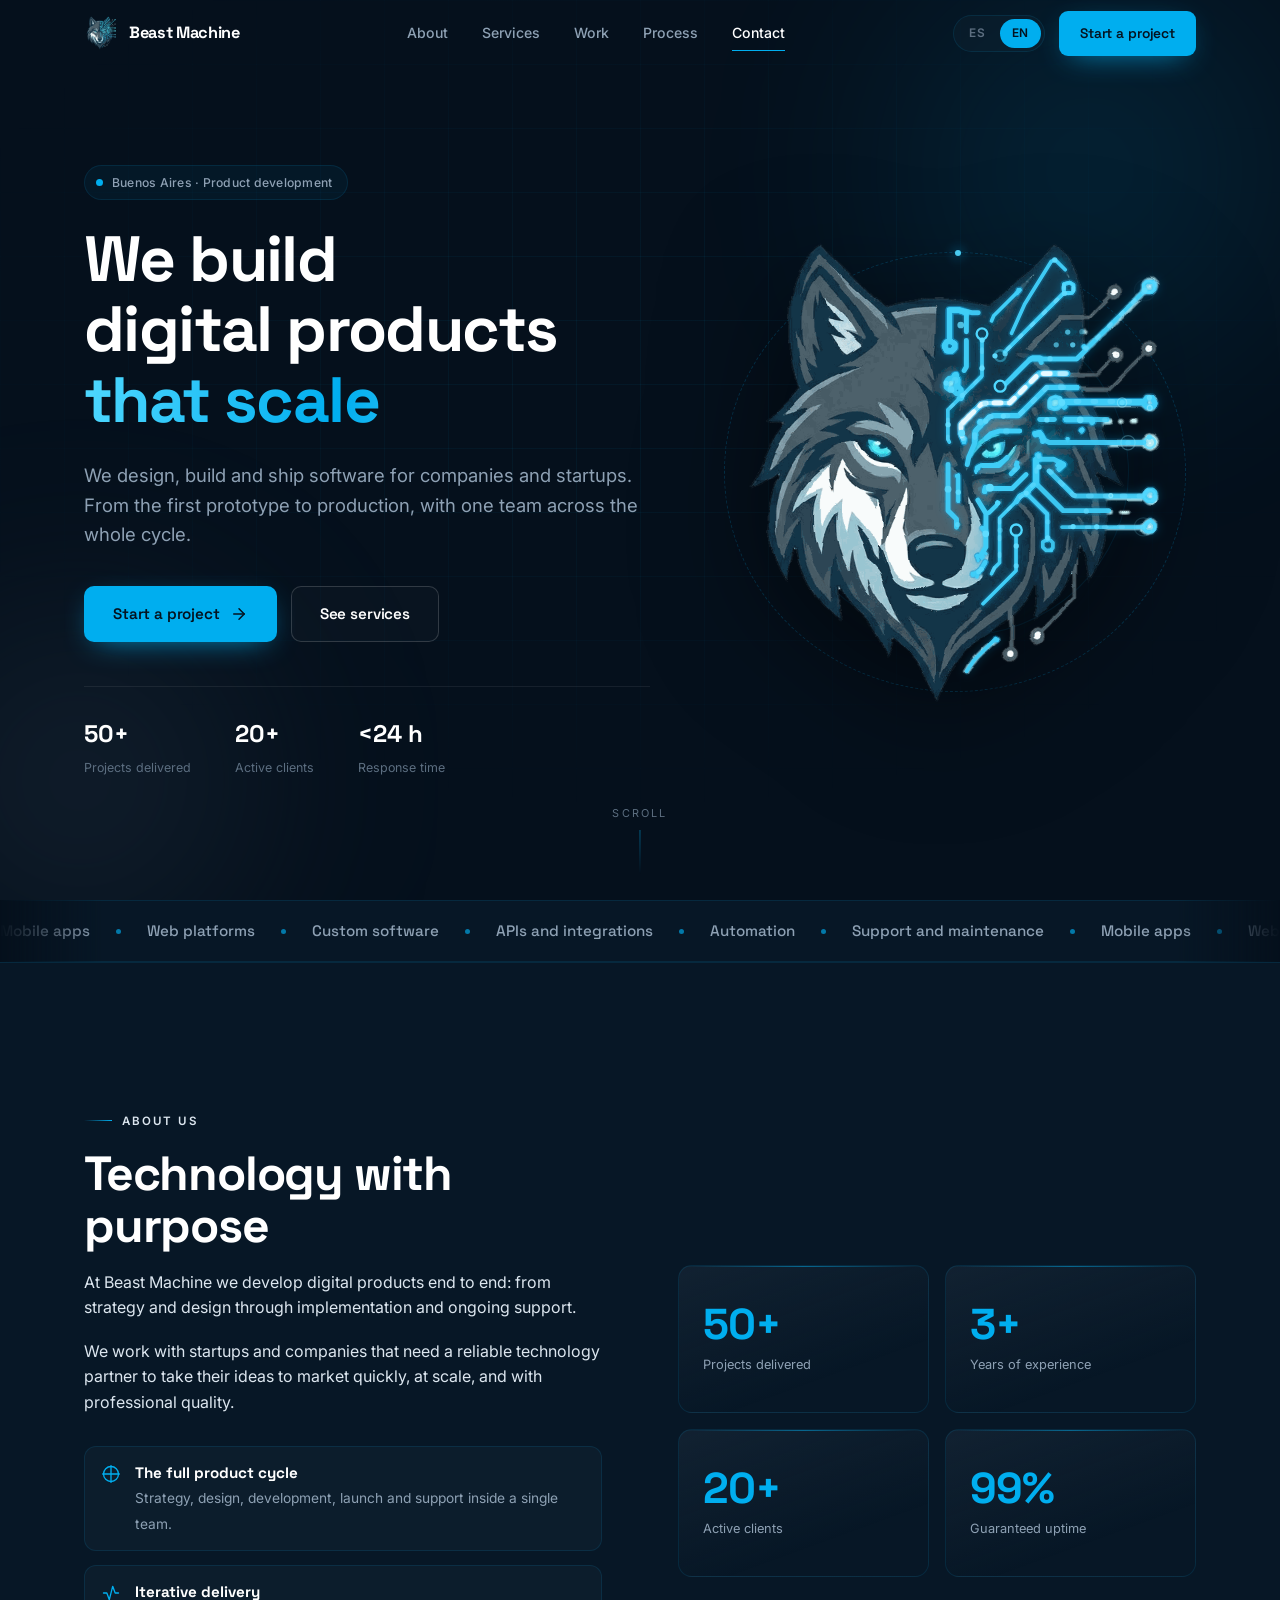
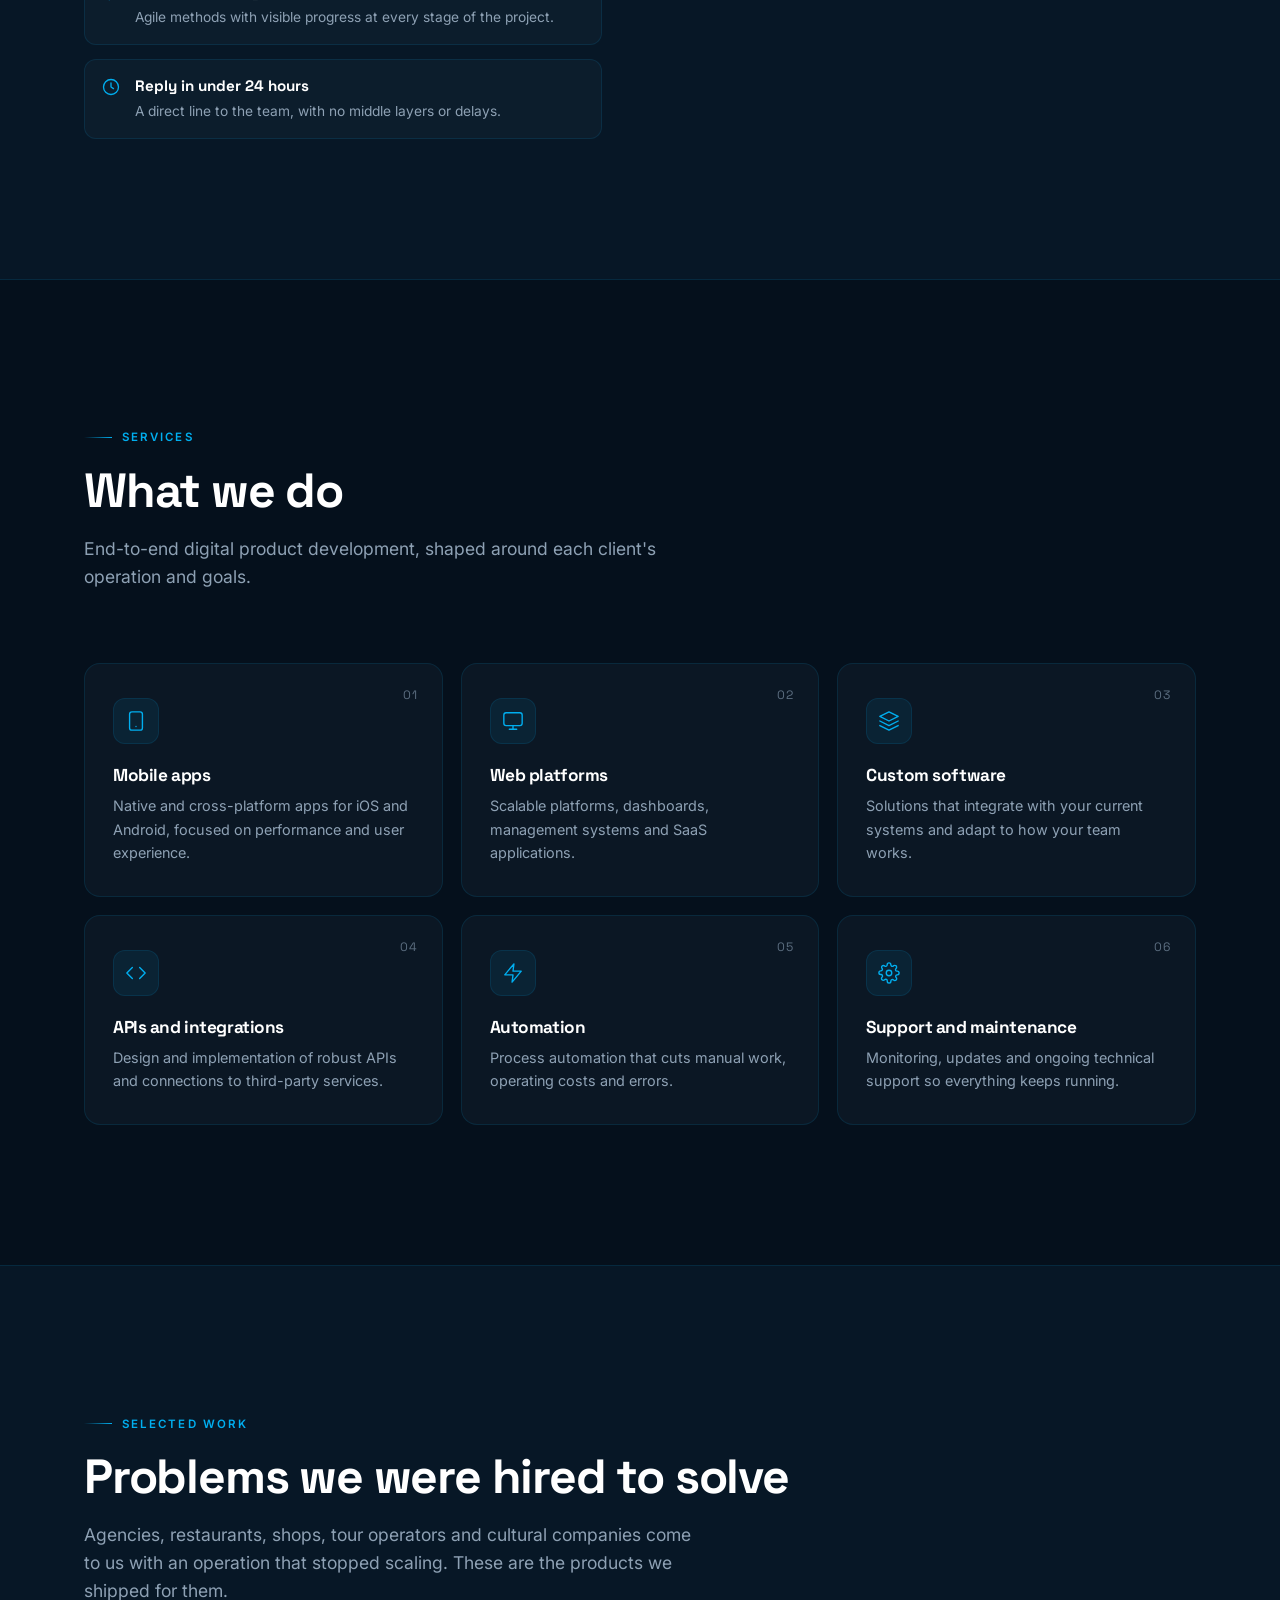
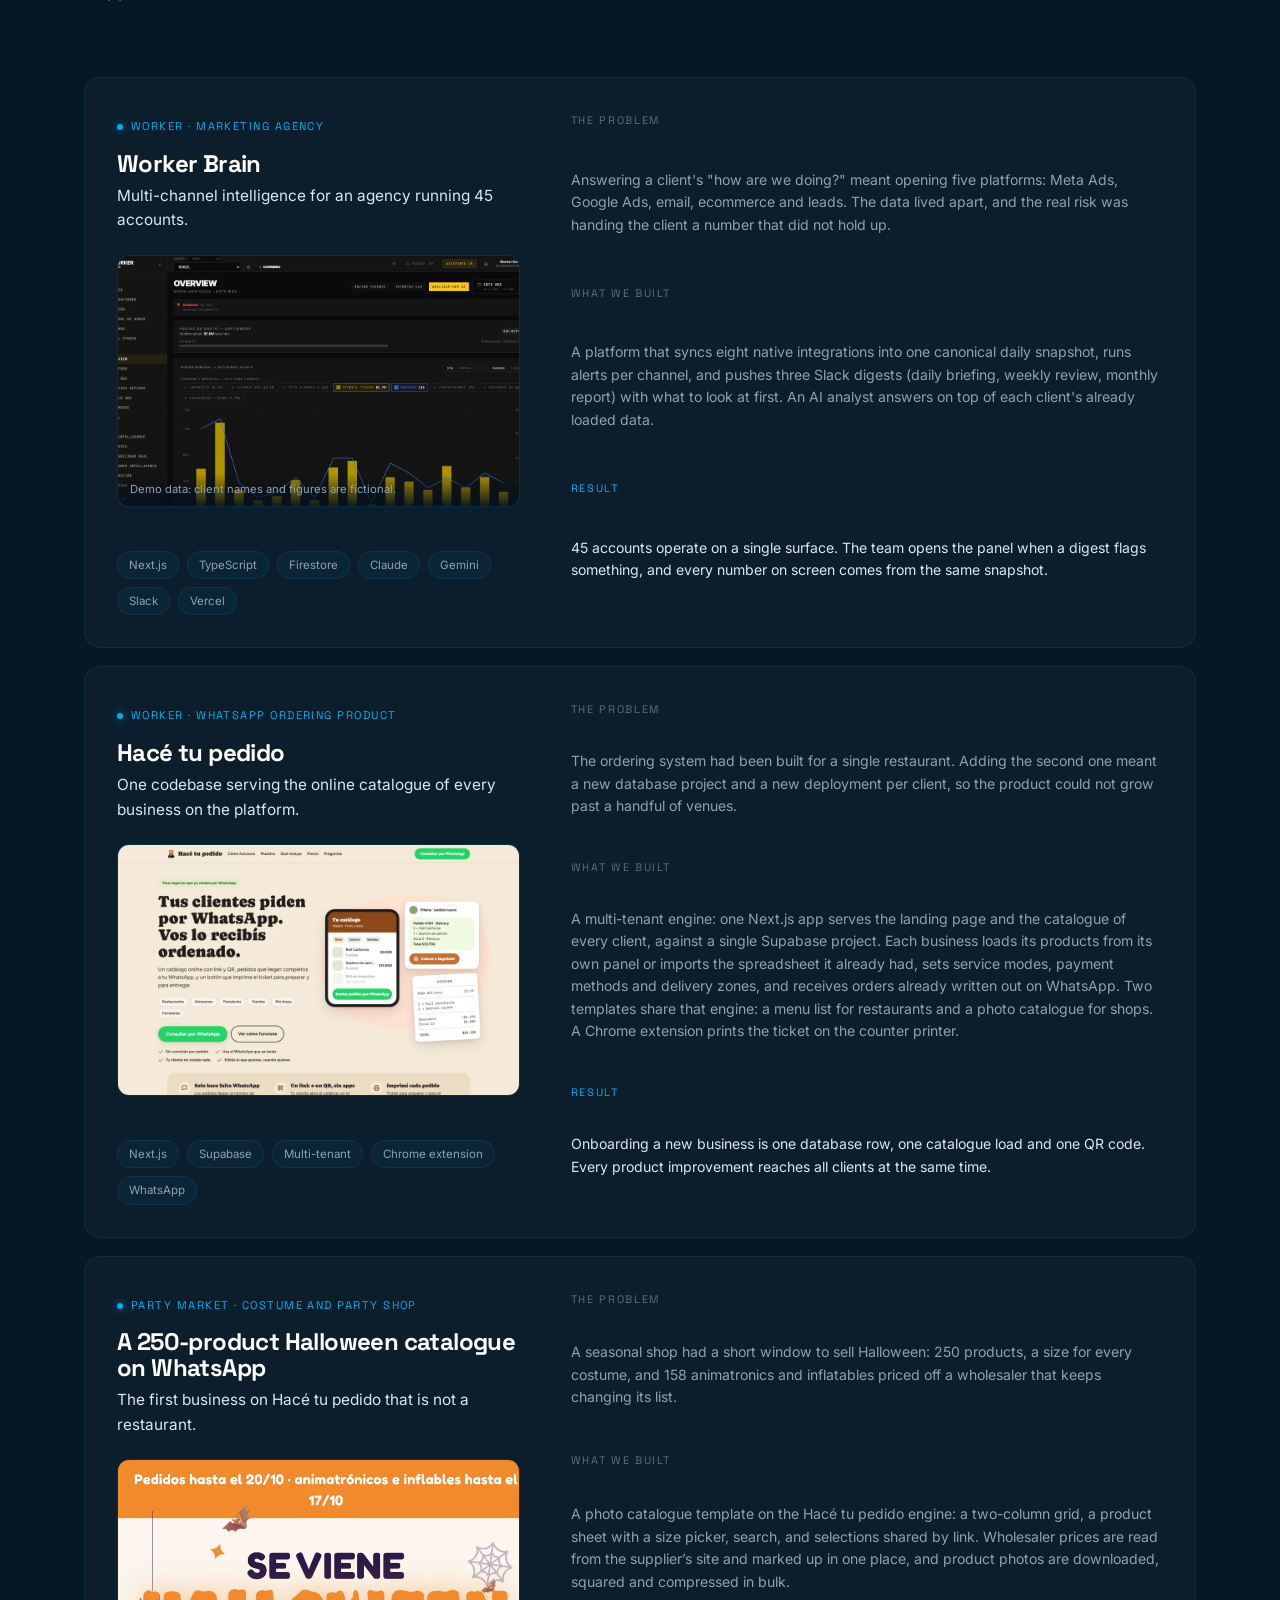
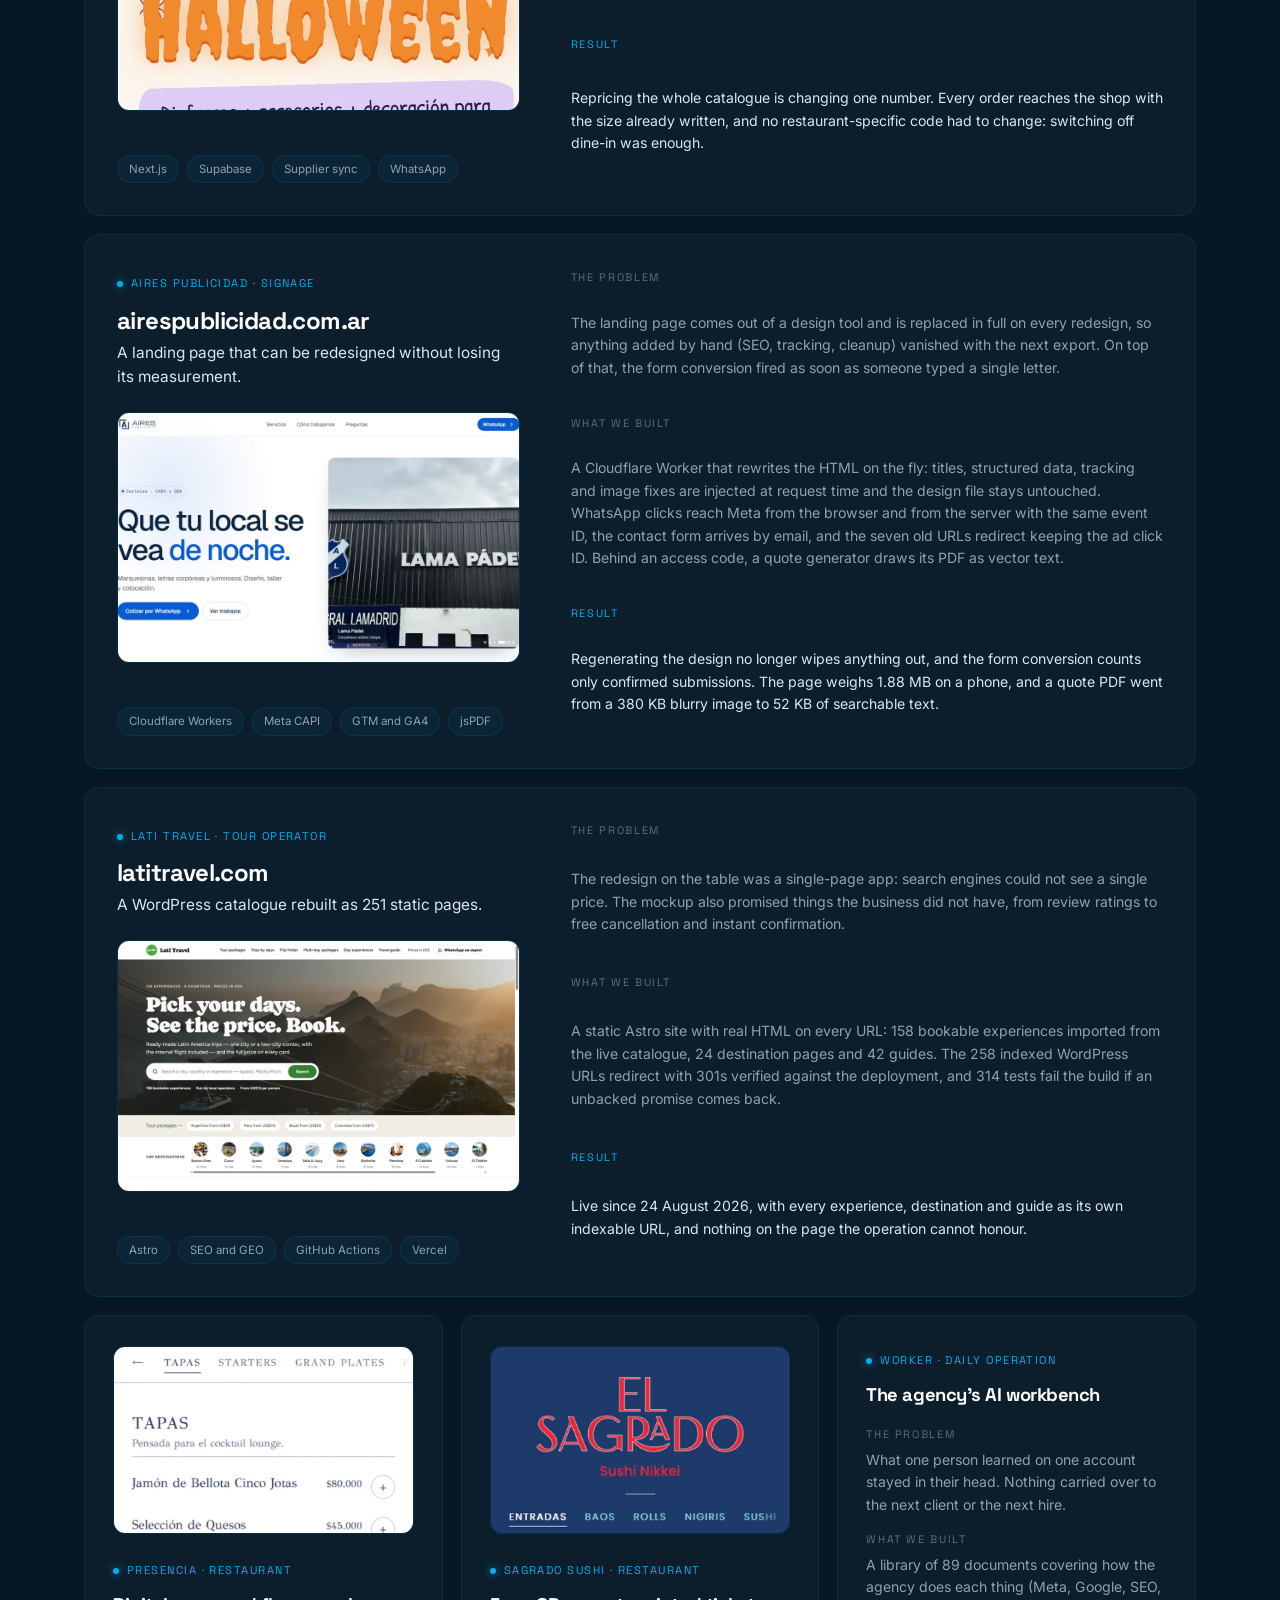
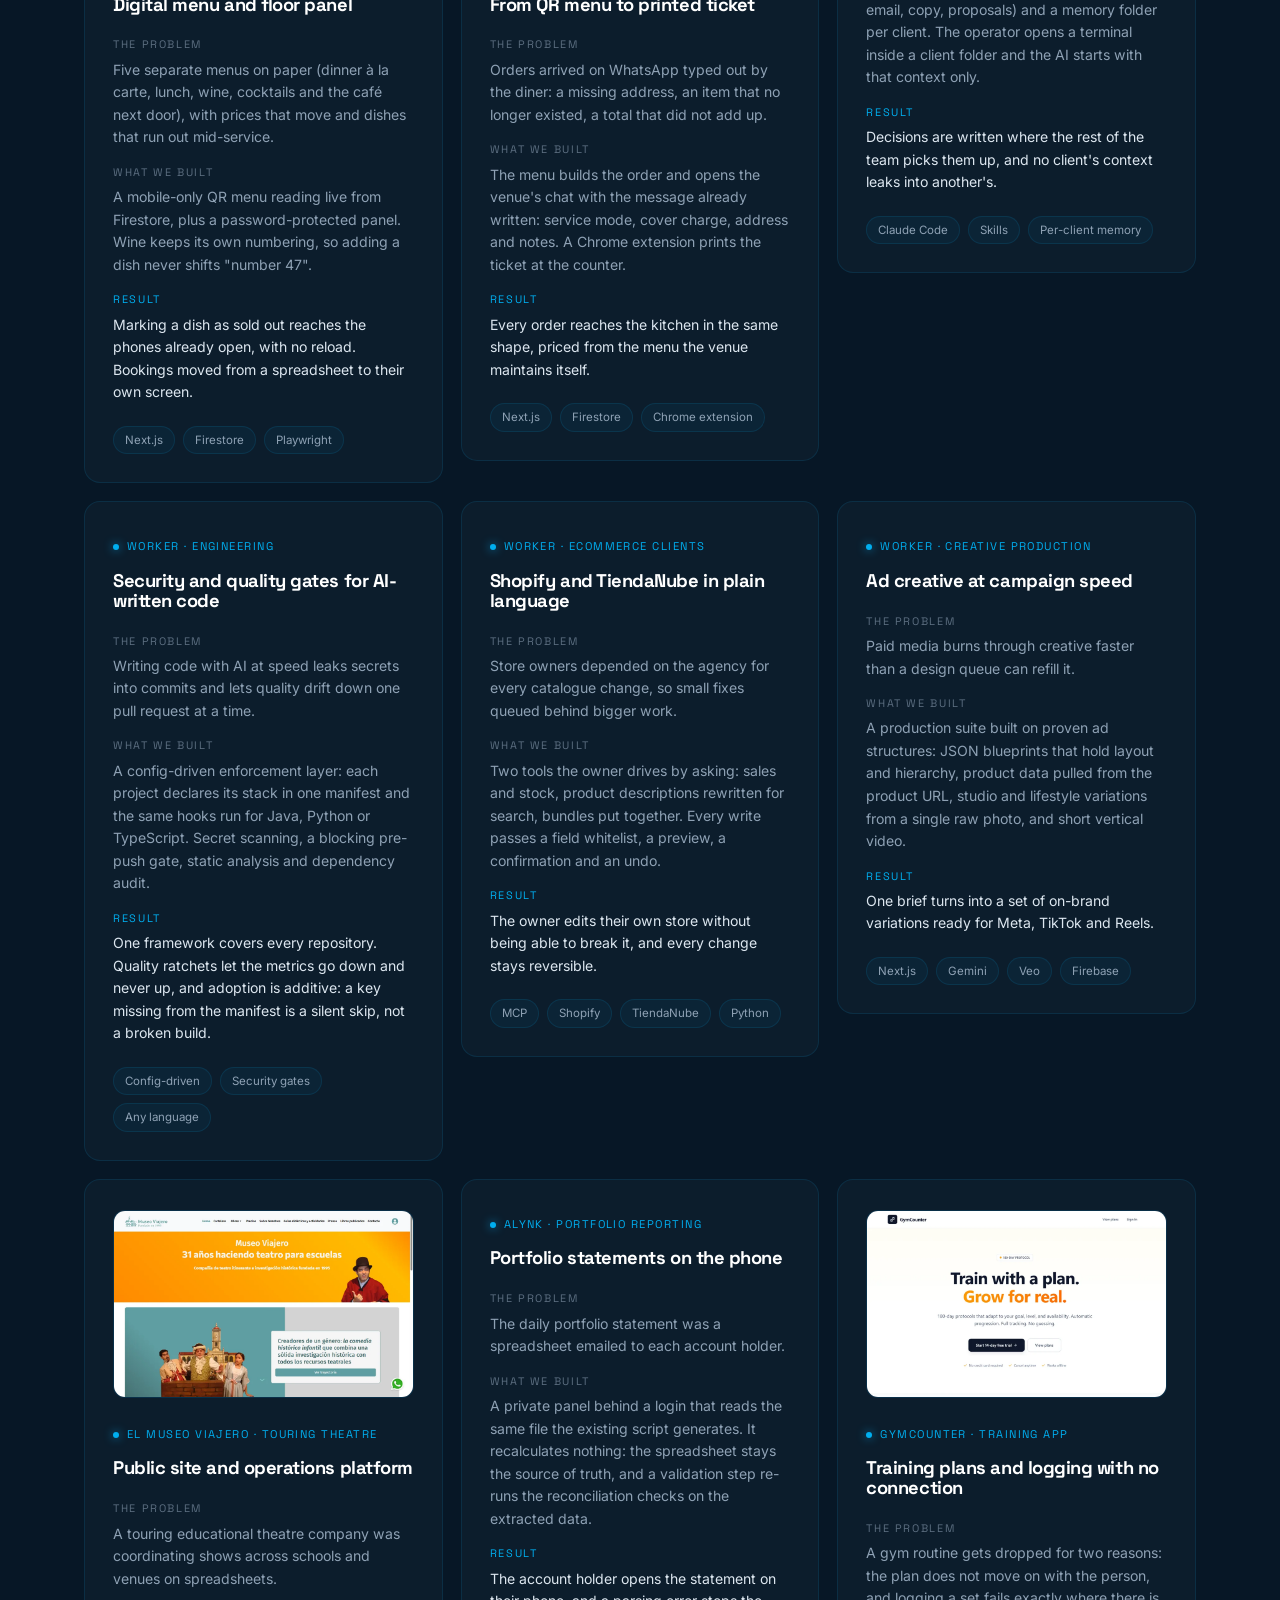
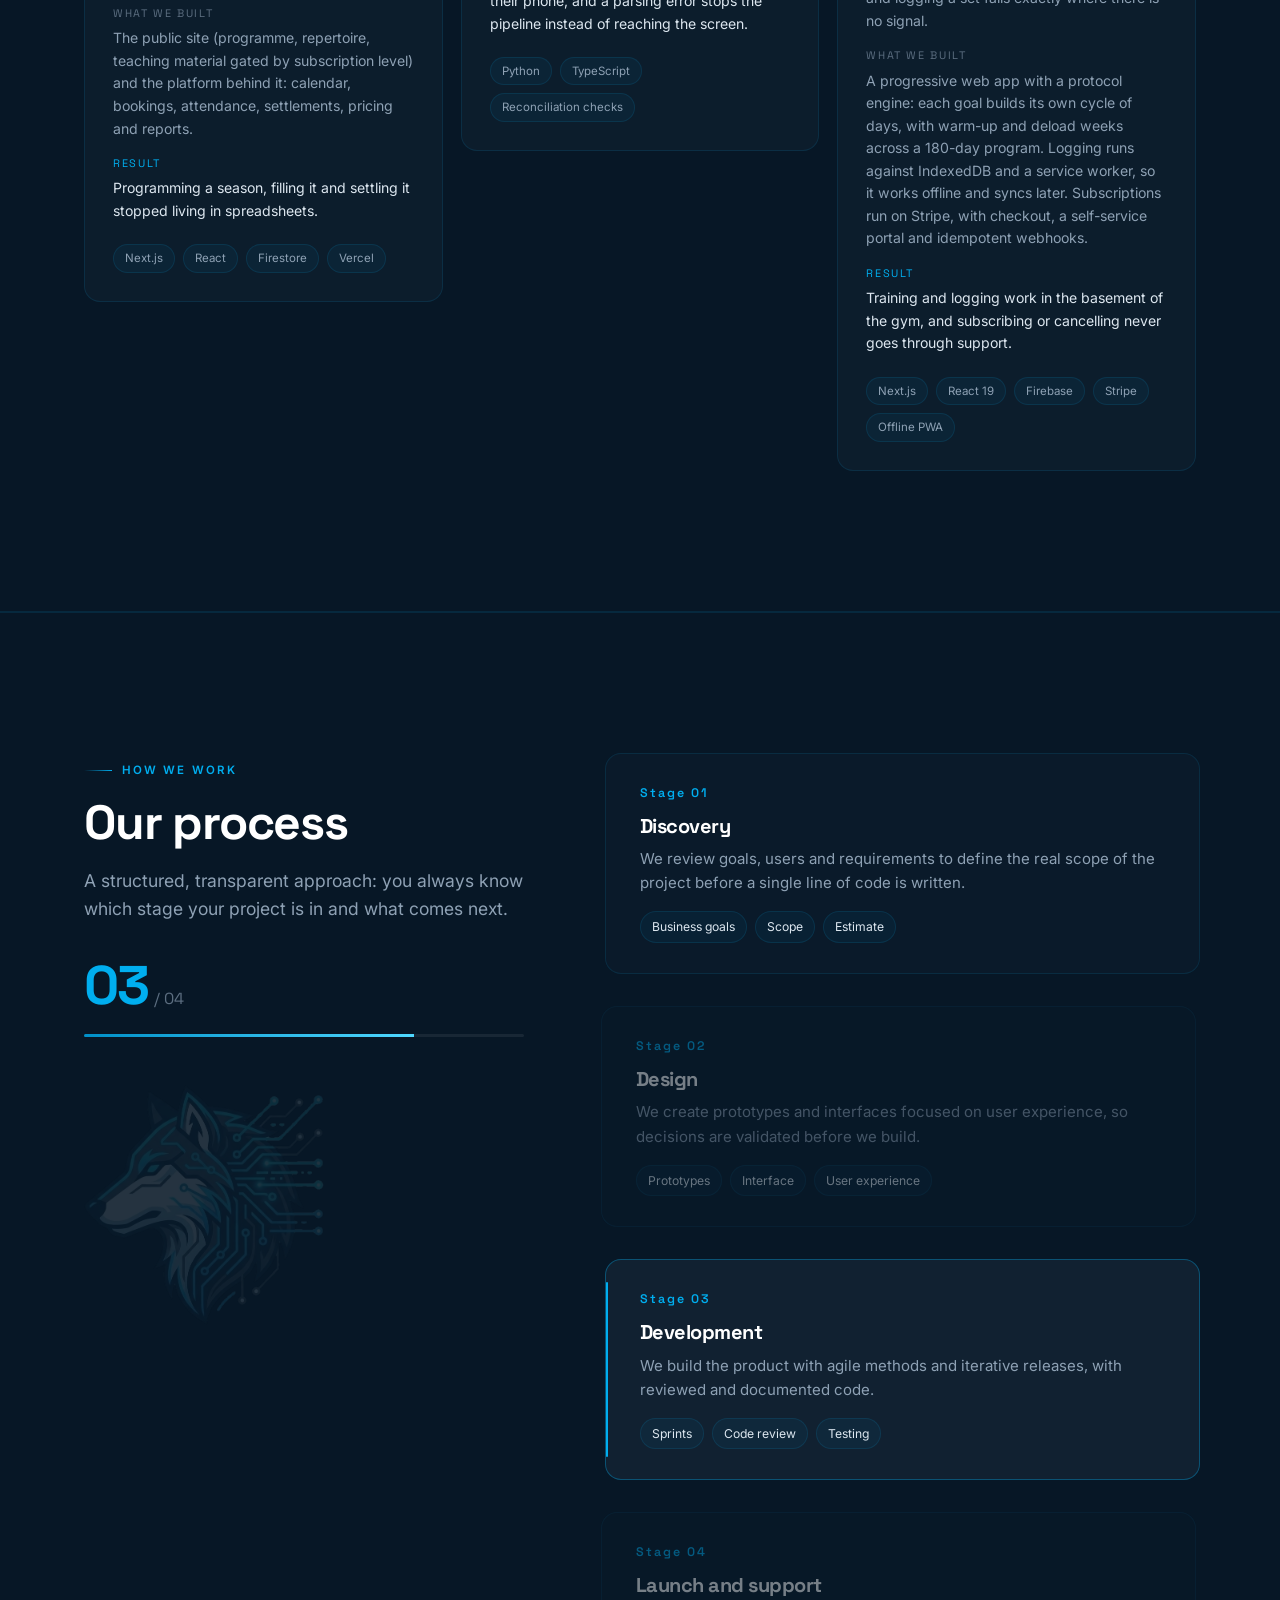
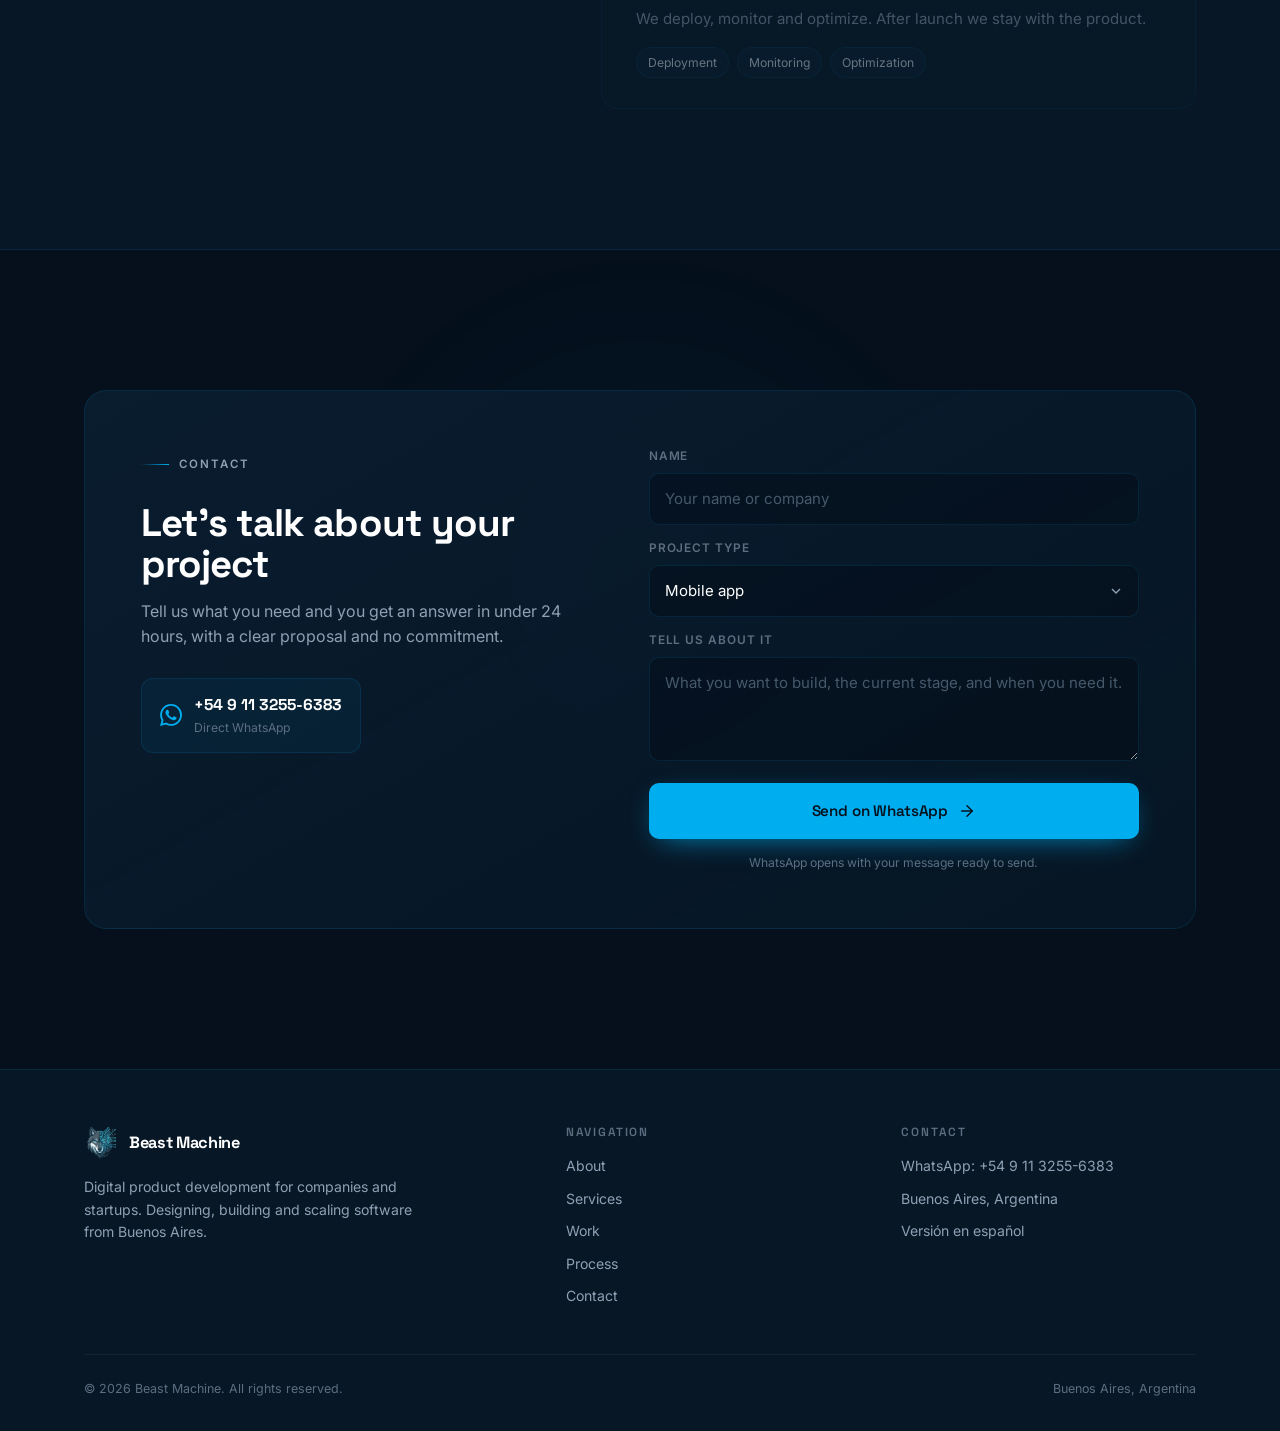
==== index.html @ 76bd54ea "feat(casos): Hace tu pedido, Party Market y Aires Publicidad - Comanda Directa pasa a llamarse Hace " ====
<!DOCTYPE html>
<html lang="en">
<head>
<meta charset="UTF-8">
<meta name="viewport" content="width=device-width, initial-scale=1">
<title>Beast Machine | Digital Product Development in Buenos Aires</title>
<meta name="description" content="Beast Machine designs, builds and ships digital products: mobile apps, web platforms, custom software, APIs and automation. Based in Buenos Aires, Argentina.">
<link rel="canonical" href="https://beastmachine.space/">
<link rel="alternate" hreflang="en" href="https://beastmachine.space/">
<link rel="alternate" hreflang="es" href="https://beastmachine.space/es">
<link rel="alternate" hreflang="x-default" href="https://beastmachine.space/">
<meta name="theme-color" content="#05101C">
<meta name="robots" content="index, follow, max-image-preview:large">

<meta property="og:type" content="website">
<meta property="og:locale" content="en_US">
<meta property="og:locale:alternate" content="es_AR">
<meta property="og:site_name" content="Beast Machine">
<meta property="og:url" content="https://beastmachine.space/">
<meta property="og:title" content="Beast Machine | Digital products built to scale">
<meta property="og:description" content="We design, build and ship software for companies and startups. From first prototype to production.">
<meta property="og:image" content="https://beastmachine.space/assets/img/og-en.jpg">
<meta property="og:image:width" content="1200">
<meta property="og:image:height" content="630">
<meta name="twitter:card" content="summary_large_image">
<meta name="twitter:title" content="Beast Machine | Digital products built to scale">
<meta name="twitter:description" content="We design, build and ship software for companies and startups.">
<meta name="twitter:image" content="https://beastmachine.space/assets/img/og-en.jpg">

<link rel="icon" href="/assets/img/favicon.ico" sizes="any">
<link rel="icon" type="image/png" sizes="32x32" href="/assets/img/favicon-32.png">
<link rel="icon" type="image/png" sizes="192x192" href="/assets/img/favicon-192.png">
<link rel="apple-touch-icon" href="/assets/img/apple-touch-icon.png">
<link rel="manifest" href="/site.webmanifest">

<link rel="preconnect" href="https://fonts.googleapis.com">
<link rel="preconnect" href="https://fonts.gstatic.com" crossorigin>
<link rel="preload" as="image" href="/assets/img/logo-front-base.png?v=6" type="image/png">
<link rel="preload" as="image" href="/assets/img/logo-front-circuits.svg?v=9" type="image/svg+xml">
<link href="https://fonts.googleapis.com/css2?family=Inter:wght@400;500;600&family=Space+Grotesk:wght@500;600;700&display=swap" rel="stylesheet">
<link rel="stylesheet" href="/assets/css/style.css?v=16">
<noscript><style>.reveal{opacity:1;transform:none}.step{opacity:1}</style></noscript>

<script type="application/ld+json">
{
  "@context": "https://schema.org",
  "@type": "Organization",
  "name": "Beast Machine",
  "url": "https://beastmachine.space/",
  "logo": "https://beastmachine.space/assets/img/favicon-192.png",
  "image": "https://beastmachine.space/assets/img/og-en.jpg",
  "description": "Digital product development: mobile apps, web platforms, custom software, APIs, integrations and automation.",
  "address": {
    "@type": "PostalAddress",
    "addressLocality": "Buenos Aires",
    "addressCountry": "AR"
  },
  "contactPoint": {
    "@type": "ContactPoint",
    "telephone": "+54-9-11-3255-6383",
    "contactType": "sales",
    "availableLanguage": ["Spanish", "English"]
  }
}
</script>
</head>
<body>

<a class="skip-link" href="#main">Skip to content</a>
<div class="scroll-progress" aria-hidden="true"><i></i></div>

<!-- ── NAV ─────────────────────────────────────────────────────────────── -->
<header class="nav">
  <div class="wrap">
    <a href="/" class="brand" aria-label="Beast Machine, home">
      <img src="/assets/img/favicon-192.png" alt="" width="34" height="34">
      <span>Beast Machine</span>
    </a>

    <nav class="nav-menu" aria-label="Main navigation">
      <a href="#about">About</a>
      <a href="#services">Services</a>
      <a href="#work">Work</a>
      <a href="#process">Process</a>
      <a href="#contact">Contact</a>
    </nav>

    <div class="nav-side">
      <div class="lang-switch">
        <a href="/es" hreflang="es">ES</a>
        <a href="/" aria-current="true" hreflang="en">EN</a>
      </div>
      <a href="#contact" class="btn btn-primary nav-cta">Start a project</a>
      <button class="burger" type="button" aria-expanded="false" aria-controls="mobile-panel" aria-label="Open menu">
        <i></i><i></i><i></i>
      </button>
    </div>
  </div>
</header>

<div class="mobile-panel" id="mobile-panel">
  <a href="#about" style="--i:0">About</a>
  <a href="#services" style="--i:1">Services</a>
  <a href="#work" style="--i:2">Work</a>
  <a href="#process" style="--i:3">Process</a>
  <a href="#contact" style="--i:4">Contact</a>
  <div class="mobile-foot">
    <div class="lang-switch">
      <a href="/es" hreflang="es">ES</a>
      <a href="/" aria-current="true" hreflang="en">EN</a>
    </div>
    <a href="https://wa.me/5491132556383" target="_blank" rel="noopener" class="btn btn-primary">WhatsApp</a>
  </div>
</div>

<main id="main">

  <!-- ── HERO ──────────────────────────────────────────────────────────── -->
  <section class="hero">
    <div class="hero-bg" aria-hidden="true">
      <div class="bg-grid"></div>
      <div class="orb orb-a"></div>
      <div class="orb orb-b"></div>
    </div>

    <div class="wrap hero-inner">
      <div class="hero-copy">
        <p class="badge hero-fade" style="--d:.1s"><span class="dot"></span> Buenos Aires · Product development</p>
        <h1>
          <span class="line" style="--i:0"><span>We build</span></span>
          <span class="line" style="--i:1"><span>digital products</span></span>
          <span class="line" style="--i:2"><span class="gradient-text">that scale</span></span>
        </h1>
        <p class="hero-lead hero-fade" style="--d:.55s">We design, build and ship software for companies and startups. From the first prototype to production, with one team across the whole cycle.</p>
        <div class="hero-actions hero-fade" style="--d:.7s">
          <a href="#contact" class="btn btn-primary">
            Start a project
            <svg viewBox="0 0 24 24" fill="none" stroke="currentColor" stroke-width="2" stroke-linecap="round" stroke-linejoin="round"><path d="M5 12h14"/><path d="m12 5 7 7-7 7"/></svg>
          </a>
          <a href="#services" class="btn btn-ghost">See services</a>
        </div>
        <div class="hero-meta hero-fade" style="--d:.85s">
          <div><strong>50+</strong><span>Projects delivered</span></div>
          <div><strong>20+</strong><span>Active clients</span></div>
          <div><strong>&lt;24 h</strong><span>Response time</span></div>
        </div>
      </div>

      <div class="hero-visual hero-fade" style="--d:.3s" aria-hidden="true">
        <div class="halo"></div>
        <div class="ring"></div>
        <div class="ring r2"></div>
        <div class="mark hero-mark">
          <svg class="mark-art" viewBox="0 0 559 625" aria-hidden="true" focusable="false">
            <defs>
              <filter id="fur" x="-8%" y="-8%" width="116%" height="116%" color-interpolation-filters="sRGB">
                <feTurbulence type="fractalNoise" baseFrequency="0.006 0.013" numOctaves="2" seed="7" result="noise">
                  <animate attributeName="baseFrequency" dur="13s" repeatCount="indefinite"
                           values="0.006 0.013;0.010 0.019;0.005 0.011;0.006 0.013"
                           calcMode="spline" keyTimes="0;0.34;0.7;1"
                           keySplines=".45 0 .55 1;.45 0 .55 1;.45 0 .55 1"/>
                </feTurbulence>
                <feDisplacementMap in="SourceGraphic" in2="noise" xChannelSelector="R" yChannelSelector="G">
                  <animate attributeName="scale" dur="7s" repeatCount="indefinite"
                           values="5;11;6.5;5" calcMode="spline" keyTimes="0;0.4;0.72;1"
                           keySplines=".45 0 .55 1;.45 0 .55 1;.45 0 .55 1"/>
                </feDisplacementMap>
              </filter>
            </defs>
            <g class="mark-organic">
              <image class="mark-base" href="/assets/img/logo-front-base.png?v=6" width="559" height="625"/>
              <image class="mark-eyes" href="/assets/img/logo-front-eyes.png?v=6" width="559" height="625"/>
            </g>
          </svg>
          <img class="mark-circuits" src="/assets/img/logo-front-circuits.svg?v=9" alt="" width="559" height="625" aria-hidden="true">
        </div>
      </div>
    </div>

    <div class="scroll-cue" aria-hidden="true">
      <span>Scroll</span>
      <span class="rail"></span>
    </div>
  </section>

  <!-- ── MARQUEE ───────────────────────────────────────────────────────── -->
  <div class="marquee" aria-hidden="true">
    <div class="marquee-track">
      <ul>
        <li>Mobile apps</li>
        <li>Web platforms</li>
        <li>Custom software</li>
        <li>APIs and integrations</li>
        <li>Automation</li>
        <li>Support and maintenance</li>
      </ul>
    </div>
  </div>

  <!-- ── ABOUT ─────────────────────────────────────────────────────────── -->
  <section class="about" id="about">
    <div class="wrap about-grid">
      <div class="about-copy reveal">
        <p class="eyebrow">About us</p>
        <h2 class="section-title">Technology with purpose</h2>
        <p>At Beast Machine we develop digital products end to end: from strategy and design through implementation and ongoing support.</p>
        <p>We work with startups and companies that need a reliable technology partner to take their ideas to market quickly, at scale, and with professional quality.</p>

        <div class="pillars">
          <div class="pillar">
            <svg viewBox="0 0 24 24" aria-hidden="true"><path d="M12 2v20"/><path d="M2 12h20"/><circle cx="12" cy="12" r="9"/></svg>
            <div>
              <b>The full product cycle</b>
              <span>Strategy, design, development, launch and support inside a single team.</span>
            </div>
          </div>
          <div class="pillar">
            <svg viewBox="0 0 24 24" aria-hidden="true"><path d="M3 12h4l3 8 4-16 3 8h4"/></svg>
            <div>
              <b>Iterative delivery</b>
              <span>Agile methods with visible progress at every stage of the project.</span>
            </div>
          </div>
          <div class="pillar">
            <svg viewBox="0 0 24 24" aria-hidden="true"><circle cx="12" cy="12" r="9"/><path d="M12 7v5l3 2"/></svg>
            <div>
              <b>Reply in under 24 hours</b>
              <span>A direct line to the team, with no middle layers or delays.</span>
            </div>
          </div>
        </div>
      </div>

      <div class="stats reveal" style="--i:1">
        <div class="stat">
          <b data-count="50" data-suffix="+">50+</b>
          <span>Projects delivered</span>
        </div>
        <div class="stat">
          <b data-count="3" data-suffix="+">3+</b>
          <span>Years of experience</span>
        </div>
        <div class="stat">
          <b data-count="20" data-suffix="+">20+</b>
          <span>Active clients</span>
        </div>
        <div class="stat">
          <b data-count="99" data-suffix="%">99%</b>
          <span>Guaranteed uptime</span>
        </div>
      </div>
    </div>
  </section>

  <!-- ── SERVICES ──────────────────────────────────────────────────────── -->
  <section id="services">
    <div class="wrap">
      <div class="section-head reveal">
        <p class="eyebrow">Services</p>
        <h2 class="section-title">What we do</h2>
        <p class="section-lead">End-to-end digital product development, shaped around each client's operation and goals.</p>
      </div>

      <div class="services-grid">
        <article class="card reveal" style="--i:0">
          <span class="card-index">01</span>
          <div class="card-icon"><svg viewBox="0 0 24 24" aria-hidden="true"><rect x="5" y="2" width="14" height="20" rx="2.5"/><path d="M12 18h.01"/></svg></div>
          <h3>Mobile apps</h3>
          <p>Native and cross-platform apps for iOS and Android, focused on performance and user experience.</p>
        </article>

        <article class="card reveal" style="--i:1">
          <span class="card-index">02</span>
          <div class="card-icon"><svg viewBox="0 0 24 24" aria-hidden="true"><rect x="2" y="3" width="20" height="14" rx="2.5"/><path d="M8 21h8"/><path d="M12 17v4"/></svg></div>
          <h3>Web platforms</h3>
          <p>Scalable platforms, dashboards, management systems and SaaS applications.</p>
        </article>

        <article class="card reveal" style="--i:2">
          <span class="card-index">03</span>
          <div class="card-icon"><svg viewBox="0 0 24 24" aria-hidden="true"><path d="M12 2 2 7l10 5 10-5-10-5z"/><path d="m2 17 10 5 10-5"/><path d="m2 12 10 5 10-5"/></svg></div>
          <h3>Custom software</h3>
          <p>Solutions that integrate with your current systems and adapt to how your team works.</p>
        </article>

        <article class="card reveal" style="--i:0">
          <span class="card-index">04</span>
          <div class="card-icon"><svg viewBox="0 0 24 24" aria-hidden="true"><path d="m16 18 6-6-6-6"/><path d="M8 6l-6 6 6 6"/></svg></div>
          <h3>APIs and integrations</h3>
          <p>Design and implementation of robust APIs and connections to third-party services.</p>
        </article>

        <article class="card reveal" style="--i:1">
          <span class="card-index">05</span>
          <div class="card-icon"><svg viewBox="0 0 24 24" aria-hidden="true"><path d="M13 2 3 14h9l-1 8 10-12h-9l1-8z"/></svg></div>
          <h3>Automation</h3>
          <p>Process automation that cuts manual work, operating costs and errors.</p>
        </article>

        <article class="card reveal" style="--i:2">
          <span class="card-index">06</span>
          <div class="card-icon"><svg viewBox="0 0 24 24" aria-hidden="true"><circle cx="12" cy="12" r="3"/><path d="M19.4 15a1.65 1.65 0 0 0 .33 1.82l.06.06a2 2 0 1 1-2.83 2.83l-.06-.06a1.65 1.65 0 0 0-2.82 1.18V21a2 2 0 1 1-4 0v-.09A1.65 1.65 0 0 0 7.26 19.4l-.06.06a2 2 0 1 1-2.83-2.83l.06-.06A1.65 1.65 0 0 0 3.25 13.7H3a2 2 0 1 1 0-4h.09A1.65 1.65 0 0 0 4.6 7.26l-.06-.06a2 2 0 1 1 2.83-2.83l.06.06A1.65 1.65 0 0 0 10 3.25V3a2 2 0 1 1 4 0v.09a1.65 1.65 0 0 0 2.82 1.18l.06-.06a2 2 0 1 1 2.83 2.83l-.06.06A1.65 1.65 0 0 0 20.75 10H21a2 2 0 1 1 0 4h-.09a1.65 1.65 0 0 0-1.51 1z"/></svg></div>
          <h3>Support and maintenance</h3>
          <p>Monitoring, updates and ongoing technical support so everything keeps running.</p>
        </article>
      </div>
    </div>
  </section>

  <!-- ── WORK ──────────────────────────────────────────────────────────── -->
  <section class="work" id="work">
    <div class="wrap">
      <div class="section-head reveal">
        <p class="eyebrow">Selected work</p>
        <h2 class="section-title">Problems we were hired to solve</h2>
        <p class="section-lead">Agencies, restaurants, shops, tour operators and cultural companies come to us with an operation that stopped scaling. These are the products we shipped for them.</p>
      </div>

      <div class="cases-featured">

        <article class="card case case-lg reveal">
          <header class="case-head">
            <span class="case-client">Worker · marketing agency</span>
            <h3>Worker Brain</h3>
            <p class="case-kicker">Multi-channel intelligence for an agency running 45 accounts.</p>
          </header>
          <figure class="case-media">
            <img src="/assets/img/cases/brain.webp?v=1" alt="The Worker Brain panel: the channel sidebar on the left and the unified overview with spend pacing and the month’s metrics" width="1120" height="630" loading="lazy" decoding="async">
            <figcaption>Demo data: client names and figures are fictional.</figcaption>
          </figure>
          <dl class="case-body">
            <div>
              <dt>The problem</dt>
              <dd>Answering a client's "how are we doing?" meant opening five platforms: Meta Ads, Google Ads, email, ecommerce and leads. The data lived apart, and the real risk was handing the client a number that did not hold up.</dd>
            </div>
            <div>
              <dt>What we built</dt>
              <dd>A platform that syncs eight native integrations into one canonical daily snapshot, runs alerts per channel, and pushes three Slack digests (daily briefing, weekly review, monthly report) with what to look at first. An AI analyst answers on top of each client's already loaded data.</dd>
            </div>
            <div class="case-result">
              <dt>Result</dt>
              <dd>45 accounts operate on a single surface. The team opens the panel when a digest flags something, and every number on screen comes from the same snapshot.</dd>
            </div>
          </dl>
          <ul class="case-tags">
            <li>Next.js</li><li>TypeScript</li><li>Firestore</li><li>Claude</li><li>Gemini</li><li>Slack</li><li>Vercel</li>
          </ul>
        </article>

        <article class="card case case-lg reveal">
          <header class="case-head">
            <span class="case-client">Worker · WhatsApp ordering product</span>
            <h3>Hacé tu pedido</h3>
            <p class="case-kicker">One codebase serving the online catalogue of every business on the platform.</p>
          </header>
          <figure class="case-media">
            <img src="/assets/img/cases/hacetupedido.webp?v=1" alt="The Hacé tu pedido landing page: the online catalogue, the order arriving on WhatsApp and the printed ticket" width="960" height="600" loading="lazy" decoding="async">
          </figure>
          <dl class="case-body">
            <div>
              <dt>The problem</dt>
              <dd>The ordering system had been built for a single restaurant. Adding the second one meant a new database project and a new deployment per client, so the product could not grow past a handful of venues.</dd>
            </div>
            <div>
              <dt>What we built</dt>
              <dd>A multi-tenant engine: one Next.js app serves the landing page and the catalogue of every client, against a single Supabase project. Each business loads its products from its own panel or imports the spreadsheet it already had, sets service modes, payment methods and delivery zones, and receives orders already written out on WhatsApp. Two templates share that engine: a menu list for restaurants and a photo catalogue for shops. A Chrome extension prints the ticket on the counter printer.</dd>
            </div>
            <div class="case-result">
              <dt>Result</dt>
              <dd>Onboarding a new business is one database row, one catalogue load and one QR code. Every product improvement reaches all clients at the same time.</dd>
            </div>
          </dl>
          <ul class="case-tags">
            <li>Next.js</li><li>Supabase</li><li>Multi-tenant</li><li>Chrome extension</li><li>WhatsApp</li>
          </ul>
        </article>

        <article class="card case case-lg reveal">
          <header class="case-head">
            <span class="case-client">Party Market · costume and party shop</span>
            <h3>A 250-product Halloween catalogue on WhatsApp</h3>
            <p class="case-kicker">The first business on Hacé tu pedido that is not a restaurant.</p>
          </header>
          <figure class="case-media">
            <img src="/assets/img/cases/partymarket.webp?v=1" alt="The Party Market catalogue on a phone: the Halloween banner, the cash discount and the product search" width="798" height="1792" loading="lazy" decoding="async">
          </figure>
          <dl class="case-body">
            <div>
              <dt>The problem</dt>
              <dd>A seasonal shop had a short window to sell Halloween: 250 products, a size for every costume, and 158 animatronics and inflatables priced off a wholesaler that keeps changing its list.</dd>
            </div>
            <div>
              <dt>What we built</dt>
              <dd>A photo catalogue template on the Hacé tu pedido engine: a two-column grid, a product sheet with a size picker, search, and selections shared by link. Wholesaler prices are read from the supplier’s site and marked up in one place, and product photos are downloaded, squared and compressed in bulk.</dd>
            </div>
            <div class="case-result">
              <dt>Result</dt>
              <dd>Repricing the whole catalogue is changing one number. Every order reaches the shop with the size already written, and no restaurant-specific code had to change: switching off dine-in was enough.</dd>
            </div>
          </dl>
          <ul class="case-tags">
            <li>Next.js</li><li>Supabase</li><li>Supplier sync</li><li>WhatsApp</li>
          </ul>
        </article>

        <article class="card case case-lg reveal">
          <header class="case-head">
            <span class="case-client">Aires Publicidad · signage</span>
            <h3>airespublicidad.com.ar</h3>
            <p class="case-kicker">A landing page that can be redesigned without losing its measurement.</p>
          </header>
          <figure class="case-media">
            <img src="/assets/img/cases/aires.webp?v=1" alt="The Aires Publicidad home page: the headline, the WhatsApp quote button and a photo of an installed sign" width="960" height="586" loading="lazy" decoding="async">
          </figure>
          <dl class="case-body">
            <div>
              <dt>The problem</dt>
              <dd>The landing page comes out of a design tool and is replaced in full on every redesign, so anything added by hand (SEO, tracking, cleanup) vanished with the next export. On top of that, the form conversion fired as soon as someone typed a single letter.</dd>
            </div>
            <div>
              <dt>What we built</dt>
              <dd>A Cloudflare Worker that rewrites the HTML on the fly: titles, structured data, tracking and image fixes are injected at request time and the design file stays untouched. WhatsApp clicks reach Meta from the browser and from the server with the same event ID, the contact form arrives by email, and the seven old URLs redirect keeping the ad click ID. Behind an access code, a quote generator draws its PDF as vector text.</dd>
            </div>
            <div class="case-result">
              <dt>Result</dt>
              <dd>Regenerating the design no longer wipes anything out, and the form conversion counts only confirmed submissions. The page weighs 1.88 MB on a phone, and a quote PDF went from a 380 KB blurry image to 52 KB of searchable text.</dd>
            </div>
          </dl>
          <ul class="case-tags">
            <li>Cloudflare Workers</li><li>Meta CAPI</li><li>GTM and GA4</li><li>jsPDF</li>
          </ul>
        </article>

        <article class="card case case-lg reveal">
          <header class="case-head">
            <span class="case-client">Lati Travel · tour operator</span>
            <h3>latitravel.com</h3>
            <p class="case-kicker">A WordPress catalogue rebuilt as 251 static pages.</p>
          </header>
          <figure class="case-media">
            <img src="/assets/img/cases/lati.webp?v=1" alt="Lati Travel home page: the search box over the hero, and the day and destination filters below it" width="960" height="600" loading="lazy" decoding="async">
          </figure>
          <dl class="case-body">
            <div>
              <dt>The problem</dt>
              <dd>The redesign on the table was a single-page app: search engines could not see a single price. The mockup also promised things the business did not have, from review ratings to free cancellation and instant confirmation.</dd>
            </div>
            <div>
              <dt>What we built</dt>
              <dd>A static Astro site with real HTML on every URL: 158 bookable experiences imported from the live catalogue, 24 destination pages and 42 guides. The 258 indexed WordPress URLs redirect with 301s verified against the deployment, and 314 tests fail the build if an unbacked promise comes back.</dd>
            </div>
            <div class="case-result">
              <dt>Result</dt>
              <dd>Live since 24 August 2026, with every experience, destination and guide as its own indexable URL, and nothing on the page the operation cannot honour.</dd>
            </div>
          </dl>
          <ul class="case-tags">
            <li>Astro</li><li>SEO and GEO</li><li>GitHub Actions</li><li>Vercel</li>
          </ul>
        </article>

      </div>

      <div class="cases-grid">

        <article class="card case reveal" style="--i:0">
          <figure class="case-media">
            <img src="/assets/img/cases/presencia.webp?v=2" alt="The Presencia menu on a phone: the category tabs and the first dishes with their prices" width="798" height="1792" loading="lazy" decoding="async">
          </figure>
          <header class="case-head">
            <span class="case-client">Presencia · restaurant</span>
            <h3>Digital menu and floor panel</h3>
          </header>
          <dl class="case-body">
            <div>
              <dt>The problem</dt>
              <dd>Five separate menus on paper (dinner à la carte, lunch, wine, cocktails and the café next door), with prices that move and dishes that run out mid-service.</dd>
            </div>
            <div>
              <dt>What we built</dt>
              <dd>A mobile-only QR menu reading live from Firestore, plus a password-protected panel. Wine keeps its own numbering, so adding a dish never shifts "number 47".</dd>
            </div>
            <div class="case-result">
              <dt>Result</dt>
              <dd>Marking a dish as sold out reaches the phones already open, with no reload. Bookings moved from a spreadsheet to their own screen.</dd>
            </div>
          </dl>
          <ul class="case-tags"><li>Next.js</li><li>Firestore</li><li>Playwright</li></ul>
        </article>

        <article class="card case reveal" style="--i:1">
          <figure class="case-media">
            <img src="/assets/img/cases/sagrado.webp?v=2" alt="The Sagrado Sushi menu on a phone: numbered dishes with a photo, price and an add button" width="798" height="1792" loading="lazy" decoding="async">
          </figure>
          <header class="case-head">
            <span class="case-client">Sagrado Sushi · restaurant</span>
            <h3>From QR menu to printed ticket</h3>
          </header>
          <dl class="case-body">
            <div>
              <dt>The problem</dt>
              <dd>Orders arrived on WhatsApp typed out by the diner: a missing address, an item that no longer existed, a total that did not add up.</dd>
            </div>
            <div>
              <dt>What we built</dt>
              <dd>The menu builds the order and opens the venue's chat with the message already written: service mode, cover charge, address and notes. A Chrome extension prints the ticket at the counter.</dd>
            </div>
            <div class="case-result">
              <dt>Result</dt>
              <dd>Every order reaches the kitchen in the same shape, priced from the menu the venue maintains itself.</dd>
            </div>
          </dl>
          <ul class="case-tags"><li>Next.js</li><li>Firestore</li><li>Chrome extension</li></ul>
        </article>

        <article class="card case reveal" style="--i:2">
          <header class="case-head">
            <span class="case-client">Worker · daily operation</span>
            <h3>The agency's AI workbench</h3>
          </header>
          <dl class="case-body">
            <div>
              <dt>The problem</dt>
              <dd>What one person learned on one account stayed in their head. Nothing carried over to the next client or the next hire.</dd>
            </div>
            <div>
              <dt>What we built</dt>
              <dd>A library of 89 documents covering how the agency does each thing (Meta, Google, SEO, email, copy, proposals) and a memory folder per client. The operator opens a terminal inside a client folder and the AI starts with that context only.</dd>
            </div>
            <div class="case-result">
              <dt>Result</dt>
              <dd>Decisions are written where the rest of the team picks them up, and no client's context leaks into another's.</dd>
            </div>
          </dl>
          <ul class="case-tags"><li>Claude Code</li><li>Skills</li><li>Per-client memory</li></ul>
        </article>

        <article class="card case reveal" style="--i:0">
          <header class="case-head">
            <span class="case-client">Worker · engineering</span>
            <h3>Security and quality gates for AI-written code</h3>
          </header>
          <dl class="case-body">
            <div>
              <dt>The problem</dt>
              <dd>Writing code with AI at speed leaks secrets into commits and lets quality drift down one pull request at a time.</dd>
            </div>
            <div>
              <dt>What we built</dt>
              <dd>A config-driven enforcement layer: each project declares its stack in one manifest and the same hooks run for Java, Python or TypeScript. Secret scanning, a blocking pre-push gate, static analysis and dependency audit.</dd>
            </div>
            <div class="case-result">
              <dt>Result</dt>
              <dd>One framework covers every repository. Quality ratchets let the metrics go down and never up, and adoption is additive: a key missing from the manifest is a silent skip, not a broken build.</dd>
            </div>
          </dl>
          <ul class="case-tags"><li>Config-driven</li><li>Security gates</li><li>Any language</li></ul>
        </article>

        <article class="card case reveal" style="--i:1">
          <header class="case-head">
            <span class="case-client">Worker · ecommerce clients</span>
            <h3>Shopify and TiendaNube in plain language</h3>
          </header>
          <dl class="case-body">
            <div>
              <dt>The problem</dt>
              <dd>Store owners depended on the agency for every catalogue change, so small fixes queued behind bigger work.</dd>
            </div>
            <div>
              <dt>What we built</dt>
              <dd>Two tools the owner drives by asking: sales and stock, product descriptions rewritten for search, bundles put together. Every write passes a field whitelist, a preview, a confirmation and an undo.</dd>
            </div>
            <div class="case-result">
              <dt>Result</dt>
              <dd>The owner edits their own store without being able to break it, and every change stays reversible.</dd>
            </div>
          </dl>
          <ul class="case-tags"><li>MCP</li><li>Shopify</li><li>TiendaNube</li><li>Python</li></ul>
        </article>

        <article class="card case reveal" style="--i:2">
          <header class="case-head">
            <span class="case-client">Worker · creative production</span>
            <h3>Ad creative at campaign speed</h3>
          </header>
          <dl class="case-body">
            <div>
              <dt>The problem</dt>
              <dd>Paid media burns through creative faster than a design queue can refill it.</dd>
            </div>
            <div>
              <dt>What we built</dt>
              <dd>A production suite built on proven ad structures: JSON blueprints that hold layout and hierarchy, product data pulled from the product URL, studio and lifestyle variations from a single raw photo, and short vertical video.</dd>
            </div>
            <div class="case-result">
              <dt>Result</dt>
              <dd>One brief turns into a set of on-brand variations ready for Meta, TikTok and Reels.</dd>
            </div>
          </dl>
          <ul class="case-tags"><li>Next.js</li><li>Gemini</li><li>Veo</li><li>Firebase</li></ul>
        </article>

        <article class="card case reveal" style="--i:0">
          <figure class="case-media">
            <img src="/assets/img/cases/museo.webp?v=1" alt="El Museo Viajero home page, with the programme navigation and the company presentation" width="960" height="600" loading="lazy" decoding="async">
          </figure>
          <header class="case-head">
            <span class="case-client">El Museo Viajero · touring theatre</span>
            <h3>Public site and operations platform</h3>
          </header>
          <dl class="case-body">
            <div>
              <dt>The problem</dt>
              <dd>A touring educational theatre company was coordinating shows across schools and venues on spreadsheets.</dd>
            </div>
            <div>
              <dt>What we built</dt>
              <dd>The public site (programme, repertoire, teaching material gated by subscription level) and the platform behind it: calendar, bookings, attendance, settlements, pricing and reports.</dd>
            </div>
            <div class="case-result">
              <dt>Result</dt>
              <dd>Programming a season, filling it and settling it stopped living in spreadsheets.</dd>
            </div>
          </dl>
          <ul class="case-tags"><li>Next.js</li><li>React</li><li>Firestore</li><li>Vercel</li></ul>
        </article>

        <article class="card case reveal" style="--i:1">
          <header class="case-head">
            <span class="case-client">Alynk · portfolio reporting</span>
            <h3>Portfolio statements on the phone</h3>
          </header>
          <dl class="case-body">
            <div>
              <dt>The problem</dt>
              <dd>The daily portfolio statement was a spreadsheet emailed to each account holder.</dd>
            </div>
            <div>
              <dt>What we built</dt>
              <dd>A private panel behind a login that reads the same file the existing script generates. It recalculates nothing: the spreadsheet stays the source of truth, and a validation step re-runs the reconciliation checks on the extracted data.</dd>
            </div>
            <div class="case-result">
              <dt>Result</dt>
              <dd>The account holder opens the statement on their phone, and a parsing error stops the pipeline instead of reaching the screen.</dd>
            </div>
          </dl>
          <ul class="case-tags"><li>Python</li><li>TypeScript</li><li>Reconciliation checks</li></ul>
        </article>

        <article class="card case reveal" style="--i:2">
          <figure class="case-media">
            <img src="/assets/img/cases/gymcounter.webp?v=2" alt="The GymCounter home page: the 180-day protocol, the free trial and the offline note" width="960" height="600" loading="lazy" decoding="async">
          </figure>
          <header class="case-head">
            <span class="case-client">GymCounter · training app</span>
            <h3>Training plans and logging with no connection</h3>
          </header>
          <dl class="case-body">
            <div>
              <dt>The problem</dt>
              <dd>A gym routine gets dropped for two reasons: the plan does not move on with the person, and logging a set fails exactly where there is no signal.</dd>
            </div>
            <div>
              <dt>What we built</dt>
              <dd>A progressive web app with a protocol engine: each goal builds its own cycle of days, with warm-up and deload weeks across a 180-day program. Logging runs against IndexedDB and a service worker, so it works offline and syncs later. Subscriptions run on Stripe, with checkout, a self-service portal and idempotent webhooks.</dd>
            </div>
            <div class="case-result">
              <dt>Result</dt>
              <dd>Training and logging work in the basement of the gym, and subscribing or cancelling never goes through support.</dd>
            </div>
          </dl>
          <ul class="case-tags"><li>Next.js</li><li>React 19</li><li>Firebase</li><li>Stripe</li><li>Offline PWA</li></ul>
        </article>

      </div>
    </div>
  </section>

  <!-- ── PROCESS ───────────────────────────────────────────────────────── -->
  <section class="process" id="process">
    <div class="wrap process-layout">
      <div class="process-sticky">
        <div class="reveal">
          <p class="eyebrow">How we work</p>
          <h2 class="section-title">Our process</h2>
          <p class="section-lead">A structured, transparent approach: you always know which stage your project is in and what comes next.</p>
          <p class="process-counter" aria-hidden="true"><b>01</b> / 04</p>
          <div class="process-rail" aria-hidden="true"><i></i></div>
          <img class="process-mark" src="/assets/img/logo-side-mark.webp" alt="" width="599" height="600" loading="lazy" aria-hidden="true">
        </div>
      </div>

      <div class="steps">
        <article class="step">
          <span class="step-num">Stage 01</span>
          <h3>Discovery</h3>
          <p>We review goals, users and requirements to define the real scope of the project before a single line of code is written.</p>
          <ul><li>Business goals</li><li>Scope</li><li>Estimate</li></ul>
        </article>

        <article class="step">
          <span class="step-num">Stage 02</span>
          <h3>Design</h3>
          <p>We create prototypes and interfaces focused on user experience, so decisions are validated before we build.</p>
          <ul><li>Prototypes</li><li>Interface</li><li>User experience</li></ul>
        </article>

        <article class="step">
          <span class="step-num">Stage 03</span>
          <h3>Development</h3>
          <p>We build the product with agile methods and iterative releases, with reviewed and documented code.</p>
          <ul><li>Sprints</li><li>Code review</li><li>Testing</li></ul>
        </article>

        <article class="step">
          <span class="step-num">Stage 04</span>
          <h3>Launch and support</h3>
          <p>We deploy, monitor and optimize. After launch we stay with the product.</p>
          <ul><li>Deployment</li><li>Monitoring</li><li>Optimization</li></ul>
        </article>
      </div>
    </div>
  </section>

  <!-- ── CONTACT ───────────────────────────────────────────────────────── -->
  <section class="contact" id="contact">
    <div class="orb orb-c" aria-hidden="true"></div>
    <div class="wrap">
      <div class="contact-panel reveal">
        <div class="contact-copy">
          <p class="eyebrow">Contact</p>
          <h2>Let's talk about your project</h2>
          <p>Tell us what you need and you get an answer in under 24 hours, with a clear proposal and no commitment.</p>
          <a href="https://wa.me/5491132556383" target="_blank" rel="noopener" class="contact-direct">
            <svg viewBox="0 0 24 24" aria-hidden="true"><path d="M17.472 14.382c-.297-.149-1.758-.867-2.03-.967-.273-.099-.471-.148-.67.15-.197.297-.767.966-.94 1.164-.173.199-.347.223-.644.075-.297-.15-1.255-.463-2.39-1.475-.883-.788-1.48-1.761-1.653-2.059-.173-.297-.018-.458.13-.606.134-.133.298-.347.446-.52.149-.174.198-.298.298-.497.099-.198.05-.371-.025-.52-.075-.149-.669-1.612-.916-2.207-.242-.579-.487-.5-.669-.51-.173-.008-.371-.01-.57-.01-.198 0-.52.074-.792.372-.272.297-1.04 1.016-1.04 2.479 0 1.462 1.065 2.875 1.213 3.074.149.198 2.096 3.2 5.077 4.487.709.306 1.262.489 1.694.625.712.227 1.36.195 1.871.118.571-.085 1.758-.719 2.006-1.413.248-.694.248-1.289.173-1.413-.074-.124-.272-.198-.57-.347m-5.421 7.403h-.004a9.87 9.87 0 0 1-5.031-1.378l-.361-.214-3.741.982.998-3.648-.235-.374a9.86 9.86 0 0 1-1.51-5.26c.001-5.45 4.436-9.884 9.888-9.884 2.64 0 5.122 1.03 6.988 2.898a9.825 9.825 0 0 1 2.893 6.994c-.003 5.45-4.437 9.884-9.885 9.884m8.413-18.297A11.815 11.815 0 0 0 12.05 0C5.495 0 .16 5.335.157 11.892c0 2.096.547 4.142 1.588 5.945L.057 24l6.305-1.654a11.882 11.882 0 0 0 5.683 1.448h.005c6.554 0 11.89-5.335 11.893-11.893a11.821 11.821 0 0 0-3.48-8.413z"/></svg>
            <span>
              <b>+54 9 11 3255-6383</b>
              <span>Direct WhatsApp</span>
            </span>
          </a>
        </div>

        <form class="form-grid" id="brief-form"
              data-phone="5491132556383"
              data-template="Hi Beast Machine. I am {name}. Project type: {scope}. {message}">
          <div class="field">
            <label for="name">Name</label>
            <input type="text" id="name" name="name" placeholder="Your name or company" required autocomplete="name">
          </div>
          <div class="field">
            <label for="scope">Project type</label>
            <select id="scope" name="scope" required>
              <option value="Mobile app">Mobile app</option>
              <option value="Web platform">Web platform</option>
              <option value="Custom software">Custom software</option>
              <option value="APIs and integrations">APIs and integrations</option>
              <option value="Automation">Automation</option>
              <option value="Support and maintenance">Support and maintenance</option>
              <option value="Other">Other</option>
            </select>
          </div>
          <div class="field">
            <label for="message">Tell us about it</label>
            <textarea id="message" name="message" placeholder="What you want to build, the current stage, and when you need it." required></textarea>
          </div>
          <button type="submit" class="btn btn-primary btn-block">
            Send on WhatsApp
            <svg viewBox="0 0 24 24" fill="none" stroke="currentColor" stroke-width="2" stroke-linecap="round" stroke-linejoin="round"><path d="M5 12h14"/><path d="m12 5 7 7-7 7"/></svg>
          </button>
          <p class="form-note">WhatsApp opens with your message ready to send.</p>
        </form>
      </div>
    </div>
  </section>

</main>

<!-- ── FOOTER ──────────────────────────────────────────────────────────── -->
<footer class="footer">
  <div class="wrap">
    <div class="footer-top">
      <div>
        <a href="/" class="brand">
          <img src="/assets/img/favicon-192.png" alt="" width="30" height="30">
          <span>Beast Machine</span>
        </a>
        <p class="footer-about">Digital product development for companies and startups. Designing, building and scaling software from Buenos Aires.</p>
      </div>
      <div class="footer-col">
        <h4>Navigation</h4>
        <a href="#about">About</a>
        <a href="#services">Services</a>
        <a href="#work">Work</a>
        <a href="#process">Process</a>
        <a href="#contact">Contact</a>
      </div>
      <div class="footer-col">
        <h4>Contact</h4>
        <a href="https://wa.me/5491132556383" target="_blank" rel="noopener">WhatsApp: +54 9 11 3255-6383</a>
        <p>Buenos Aires, Argentina</p>
        <a href="/es" hreflang="es">Versión en español</a>
      </div>
    </div>
    <div class="footer-bottom">
      <span>&copy; <span data-year>2026</span> Beast Machine. All rights reserved.</span>
      <span>Buenos Aires, Argentina</span>
    </div>
  </div>
</footer>

<script src="/assets/js/app.js?v=5" defer></script>
</body>
</html>
---- assets/css/style.css ----
/* ==========================================================================
   Beast Machine — design system
   ========================================================================== */

:root {
  /* brand */
  --cyan: #00AEEF;
  --cyan-bright: #4FD8FF;
  --cyan-deep: #0090C8;
  --navy: #2D3E50;

  /* surfaces */
  --bg: #05101C;
  --bg-2: #071726;
  --bg-3: #0A1E31;
  --panel: rgba(45, 62, 80, 0.16);
  --panel-hi: rgba(45, 62, 80, 0.28);
  --line: rgba(0, 174, 239, 0.12);
  --line-hi: rgba(0, 174, 239, 0.35);

  /* text */
  --white: #FFFFFF;
  --text: #DCE6EF;
  --muted: #8EA1B4;
  --faint: #5C6E80;

  /* type */
  --font-body: 'Inter', system-ui, -apple-system, 'Segoe UI', sans-serif;
  --font-display: 'Space Grotesk', 'Inter', system-ui, sans-serif;

  /* metrics */
  --nav-h: 68px;
  --wrap: 1160px;
  --radius: 16px;
  --ease: cubic-bezier(0.22, 1, 0.36, 1);
}

*, *::before, *::after { margin: 0; padding: 0; box-sizing: border-box; }

html {
  scroll-behavior: smooth;
  scroll-padding-top: calc(var(--nav-h) + 16px);
  -webkit-text-size-adjust: 100%;
}

body {
  font-family: var(--font-body);
  background: var(--bg);
  color: var(--text);
  line-height: 1.6;
  overflow-x: hidden;
  -webkit-font-smoothing: antialiased;
  text-rendering: optimizeLegibility;
}

body.is-locked { overflow: hidden; }

img, svg, video { display: block; max-width: 100%; }
img { height: auto; }
a { color: inherit; text-decoration: none; }
ul { list-style: none; }
button, input, select, textarea { font: inherit; color: inherit; }

::selection { background: var(--cyan); color: #04121F; }

:focus-visible {
  outline: 2px solid var(--cyan-bright);
  outline-offset: 3px;
  border-radius: 4px;
}

.skip-link {
  position: absolute;
  left: 16px;
  top: -60px;
  z-index: 200;
  background: var(--cyan);
  color: #04121F;
  font-weight: 600;
  padding: 10px 18px;
  border-radius: 8px;
  transition: top 0.2s;
}
.skip-link:focus { top: 16px; }

.wrap { width: 100%; max-width: var(--wrap); margin-inline: auto; padding-inline: 24px; }

/* ── Typography ─────────────────────────────────────────────────────────── */

h1, h2, h3, h4 {
  font-family: var(--font-display);
  font-weight: 700;
  letter-spacing: -0.025em;
  line-height: 1.08;
  color: var(--white);
}

.eyebrow {
  display: inline-flex;
  align-items: center;
  gap: 10px;
  font-size: 0.72rem;
  font-weight: 600;
  text-transform: uppercase;
  letter-spacing: 0.18em;
  color: var(--cyan);
  margin-bottom: 18px;
}
.eyebrow::before {
  content: '';
  width: 28px;
  height: 1px;
  background: linear-gradient(90deg, transparent, var(--cyan));
}

.section-title { font-size: clamp(1.85rem, 4.2vw, 3rem); margin-bottom: 18px; }

.section-lead {
  color: var(--muted);
  font-size: clamp(1rem, 1.4vw, 1.1rem);
  max-width: 56ch;
}

.accent { color: var(--cyan); }

.gradient-text {
  background: linear-gradient(100deg, var(--cyan-bright), var(--cyan) 45%, #9AE9FF);
  -webkit-background-clip: text;
  background-clip: text;
  color: transparent;
}

section { position: relative; padding: clamp(80px, 11vw, 140px) 0; }

.section-head { max-width: 720px; margin-bottom: clamp(48px, 6vw, 72px); }

/* ── Buttons ────────────────────────────────────────────────────────────── */

.btn {
  position: relative;
  display: inline-flex;
  align-items: center;
  justify-content: center;
  gap: 10px;
  padding: 15px 28px;
  border: 1px solid transparent;
  border-radius: 10px;
  font-family: var(--font-display);
  font-size: 0.95rem;
  font-weight: 600;
  letter-spacing: -0.01em;
  cursor: pointer;
  overflow: hidden;
  transition: transform 0.25s var(--ease), box-shadow 0.25s var(--ease),
              border-color 0.25s, color 0.25s, background 0.25s;
}
.btn svg { width: 18px; height: 18px; flex: none; }

.btn-primary {
  background: var(--cyan);
  color: #04121F;
  box-shadow: 0 8px 30px -12px rgba(0, 174, 239, 0.9);
}
.btn-primary:hover {
  transform: translateY(-2px);
  box-shadow: 0 16px 40px -14px rgba(0, 174, 239, 1);
}
.btn-primary::after {
  content: '';
  position: absolute;
  inset: 0;
  background: linear-gradient(110deg, transparent 20%, rgba(255,255,255,0.5) 50%, transparent 80%);
  transform: translateX(-120%);
  transition: transform 0.7s var(--ease);
}
.btn-primary:hover::after { transform: translateX(120%); }

.btn-ghost {
  background: rgba(255, 255, 255, 0.02);
  border-color: rgba(255, 255, 255, 0.16);
  color: var(--white);
}
.btn-ghost:hover {
  border-color: var(--line-hi);
  color: var(--cyan-bright);
  transform: translateY(-2px);
  background: rgba(0, 174, 239, 0.06);
}

.btn-block { width: 100%; }

/* ── Scroll progress ────────────────────────────────────────────────────── */

.scroll-progress {
  position: fixed;
  inset: 0 0 auto 0;
  height: 2px;
  z-index: 120;
  pointer-events: none;
}
.scroll-progress i {
  display: block;
  height: 100%;
  width: 100%;
  transform: scaleX(var(--p, 0));
  transform-origin: 0 50%;
  background: linear-gradient(90deg, var(--cyan-deep), var(--cyan-bright));
  box-shadow: 0 0 14px rgba(0, 174, 239, 0.8);
}

/* ── Nav ────────────────────────────────────────────────────────────────── */

.nav {
  position: fixed;
  inset: 0 0 auto 0;
  z-index: 110;
  height: var(--nav-h);
  display: flex;
  align-items: center;
  border-bottom: 1px solid transparent;
  transition: background 0.35s, border-color 0.35s;
}
.nav.is-stuck {
  background: rgba(5, 16, 28, 0.78);
  backdrop-filter: blur(18px) saturate(140%);
  -webkit-backdrop-filter: blur(18px) saturate(140%);
  border-bottom-color: var(--line);
}

.nav .wrap { display: flex; align-items: center; justify-content: space-between; gap: 24px; }

.brand { display: flex; align-items: center; gap: 11px; }
.brand img { width: 34px; height: 34px; object-fit: contain; transition: transform 0.4s var(--ease); }
.brand:hover img { transform: rotate(-6deg) scale(1.08); }
.brand span {
  font-family: var(--font-display);
  font-weight: 700;
  font-size: 1.02rem;
  letter-spacing: -0.02em;
  color: var(--white);
}

.nav-menu { display: flex; align-items: center; gap: 6px; }
.nav-menu a {
  position: relative;
  padding: 8px 14px;
  font-size: 0.88rem;
  font-weight: 500;
  color: var(--muted);
  border-radius: 8px;
  transition: color 0.2s;
}
.nav-menu a::after {
  content: '';
  position: absolute;
  left: 14px;
  right: 14px;
  bottom: 2px;
  height: 1px;
  background: var(--cyan);
  transform: scaleX(0);
  transform-origin: 0 50%;
  transition: transform 0.35s var(--ease);
}
.nav-menu a:hover { color: var(--white); }
.nav-menu a:hover::after,
.nav-menu a.is-active::after { transform: scaleX(1); }
.nav-menu a.is-active { color: var(--white); }

.nav-side { display: flex; align-items: center; gap: 14px; }

.lang-switch {
  display: flex;
  align-items: center;
  gap: 2px;
  padding: 3px;
  border: 1px solid var(--line);
  border-radius: 999px;
  background: rgba(255, 255, 255, 0.02);
}
.lang-switch a {
  padding: 5px 12px;
  font-size: 0.74rem;
  font-weight: 600;
  letter-spacing: 0.06em;
  color: var(--faint);
  border-radius: 999px;
  transition: color 0.2s, background 0.2s;
}
.lang-switch a:hover { color: var(--white); }
.lang-switch a[aria-current="true"] { background: var(--cyan); color: #04121F; }

.nav-cta { padding: 10px 20px; font-size: 0.86rem; border-radius: 9px; }

.burger {
  display: none;
  width: 42px;
  height: 42px;
  background: none;
  border: 1px solid var(--line);
  border-radius: 10px;
  cursor: pointer;
  position: relative;
}
.burger i {
  position: absolute;
  left: 11px;
  width: 18px;
  height: 1.5px;
  background: var(--white);
  transition: transform 0.35s var(--ease), opacity 0.2s;
}
.burger i:nth-child(1) { top: 15px; }
.burger i:nth-child(2) { top: 20px; }
.burger i:nth-child(3) { top: 25px; }
.burger[aria-expanded="true"] i:nth-child(1) { transform: translateY(5px) rotate(45deg); }
.burger[aria-expanded="true"] i:nth-child(2) { opacity: 0; }
.burger[aria-expanded="true"] i:nth-child(3) { transform: translateY(-5px) rotate(-45deg); }

.mobile-panel {
  position: fixed;
  inset: 0;
  z-index: 105;
  background: rgba(5, 16, 28, 0.97);
  backdrop-filter: blur(20px);
  -webkit-backdrop-filter: blur(20px);
  display: flex;
  flex-direction: column;
  justify-content: center;
  padding: var(--nav-h) 32px 40px;
  opacity: 0;
  visibility: hidden;
  transition: opacity 0.35s var(--ease), visibility 0.35s;
}
.mobile-panel.is-open { opacity: 1; visibility: visible; }
.mobile-panel > a {
  font-family: var(--font-display);
  font-size: 1.9rem;
  font-weight: 600;
  color: var(--white);
  padding: 14px 0;
  border-bottom: 1px solid rgba(255, 255, 255, 0.06);
  opacity: 0;
  transform: translateY(18px);
  transition: opacity 0.4s var(--ease), transform 0.4s var(--ease), color 0.2s;
}
.mobile-panel.is-open > a { opacity: 1; transform: none; transition-delay: calc(0.05s * var(--i, 0) + 0.08s); }
.mobile-panel > a:hover { color: var(--cyan); }
.mobile-foot {
  margin-top: 36px;
  display: flex;
  align-items: center;
  justify-content: space-between;
  gap: 16px;
  flex-wrap: wrap;
}
.mobile-foot .btn { padding: 12px 22px; }

/* ── Background decor ───────────────────────────────────────────────────── */

.bg-grid {
  position: absolute;
  inset: 0;
  pointer-events: none;
  background-image:
    linear-gradient(to right, rgba(0, 174, 239, 0.055) 1px, transparent 1px),
    linear-gradient(to bottom, rgba(0, 174, 239, 0.055) 1px, transparent 1px);
  background-size: 64px 64px;
  mask-image: radial-gradient(ellipse 75% 65% at 50% 40%, #000 20%, transparent 78%);
  -webkit-mask-image: radial-gradient(ellipse 75% 65% at 50% 40%, #000 20%, transparent 78%);
}

.orb {
  position: absolute;
  border-radius: 50%;
  filter: blur(90px);
  pointer-events: none;
  opacity: 0.5;
}

/* ── Hero ───────────────────────────────────────────────────────────────── */

.hero {
  position: relative;
  min-height: 100svh;
  display: flex;
  align-items: center;
  padding: calc(var(--nav-h) + 56px) 0 80px;
  overflow: hidden;
}

.hero-bg { position: absolute; inset: 0; z-index: 0; }
.hero-bg .orb-a {
  width: 620px; height: 620px;
  right: -120px; top: -140px;
  background: radial-gradient(circle, rgba(0, 174, 239, 0.30), transparent 68%);
  animation: float-a 18s ease-in-out infinite;
}
.hero-bg .orb-b {
  width: 480px; height: 480px;
  left: -160px; bottom: -120px;
  background: radial-gradient(circle, rgba(45, 62, 80, 0.85), transparent 70%);
  animation: float-b 22s ease-in-out infinite;
}

@keyframes float-a {
  0%, 100% { transform: translate3d(0, 0, 0) scale(1); }
  50% { transform: translate3d(-40px, 40px, 0) scale(1.08); }
}
@keyframes float-b {
  0%, 100% { transform: translate3d(0, 0, 0) scale(1); }
  50% { transform: translate3d(50px, -30px, 0) scale(1.12); }
}

.hero-inner {
  position: relative;
  z-index: 2;
  display: grid;
  grid-template-columns: 1.08fr 0.92fr;
  gap: clamp(32px, 5vw, 72px);
  align-items: center;
  width: 100%;
}

.badge {
  display: inline-flex;
  align-items: center;
  gap: 9px;
  padding: 7px 15px 7px 11px;
  border: 1px solid var(--line);
  border-radius: 999px;
  background: rgba(0, 174, 239, 0.05);
  font-size: 0.76rem;
  font-weight: 500;
  letter-spacing: 0.02em;
  color: var(--muted);
  margin-bottom: 26px;
}
.badge .dot {
  width: 7px; height: 7px;
  border-radius: 50%;
  background: var(--cyan);
  animation: pulse-dot 2.4s infinite;
}
@keyframes pulse-dot {
  0% { box-shadow: 0 0 0 0 rgba(0, 174, 239, 0.55); }
  70% { box-shadow: 0 0 0 9px rgba(0, 174, 239, 0); }
  100% { box-shadow: 0 0 0 0 rgba(0, 174, 239, 0); }
}

.hero h1 {
  font-size: clamp(2.3rem, 5.6vw, 4rem);
  line-height: 1.04;
  margin-bottom: 24px;
}

.hero h1 .line { display: block; overflow: hidden; padding-bottom: 0.06em; }
.hero h1 .line > span {
  display: block;
  transform: translateY(105%);
  animation: line-up 0.95s var(--ease) forwards;
  animation-delay: calc(0.09s * var(--i, 0) + 0.12s);
}
@keyframes line-up { to { transform: none; } }

.hero-lead {
  font-size: clamp(1rem, 1.6vw, 1.16rem);
  color: var(--muted);
  max-width: 50ch;
  margin-bottom: 36px;
}

.hero-actions { display: flex; gap: 14px; flex-wrap: wrap; margin-bottom: 44px; }

.hero-meta {
  display: flex;
  gap: clamp(20px, 4vw, 44px);
  flex-wrap: wrap;
  padding-top: 28px;
  border-top: 1px solid rgba(255, 255, 255, 0.07);
}
.hero-meta div strong {
  display: block;
  font-family: var(--font-display);
  font-size: 1.5rem;
  font-weight: 700;
  color: var(--white);
}
.hero-meta div span { font-size: 0.78rem; color: var(--faint); }

.hero-fade { opacity: 0; animation: fade-up 1s var(--ease) forwards; animation-delay: var(--d, 0.5s); }
@keyframes fade-up { from { opacity: 0; transform: translateY(24px); } to { opacity: 1; transform: none; } }

.hero-visual { position: relative; display: grid; place-items: center; }

.hero-visual .halo {
  position: absolute;
  width: 84%;
  aspect-ratio: 1;
  border-radius: 50%;
  background: radial-gradient(circle, rgba(0, 174, 239, 0.24), transparent 62%);
  filter: blur(20px);
  animation: breathe 6s ease-in-out infinite;
}
@keyframes breathe {
  0%, 100% { transform: scale(1); opacity: 0.75; }
  50% { transform: scale(1.14); opacity: 1; }
}

.hero-visual .ring {
  position: absolute;
  inset: 2%;
  border-radius: 50%;
  border: 1px dashed rgba(0, 174, 239, 0.22);
  animation: spin 42s linear infinite;
}
.hero-visual .ring.r2 {
  inset: 14%;
  border-style: solid;
  border-color: rgba(0, 174, 239, 0.12);
  animation-direction: reverse;
  animation-duration: 30s;
}
.hero-visual .ring::before {
  content: '';
  position: absolute;
  top: -3px; left: 50%;
  width: 6px; height: 6px;
  border-radius: 50%;
  background: var(--cyan-bright);
  box-shadow: 0 0 12px var(--cyan);
}
@keyframes spin { to { transform: rotate(360deg); } }

/* layered logo
   1. .mark-art   svg con la ilustracion y los ojos, con filtro de pelaje animado
   2. .mark-eyes  capa de ojos: parpadea
   3. .mark-circuits  svg externo con los circuitos vectorizados y animados      */
.mark {
  position: relative;
  width: min(100%, 410px);
  aspect-ratio: 559 / 625;
  will-change: transform;
}

.mark-art {
  display: block;
  width: 100%;
  height: auto;
  overflow: visible;
  filter: drop-shadow(0 30px 60px rgba(0, 0, 0, 0.55));
  transform-origin: 50% 62%;
  animation: beast-breathe 7s ease-in-out infinite;
}

/* la bestia respira: apenas se nota, pero saca al logo de la quietud */
@keyframes beast-breathe {
  0%, 100% { transform: scale(1) rotate(0deg); }
  35% { transform: scale(1.014) rotate(-0.35deg); }
  70% { transform: scale(1.006) rotate(0.25deg); }
}

/* el filtro se corta cuando el hero sale de pantalla: es lo mas caro de la pagina */
.mark-organic { filter: url(#fur); }
.hero.is-idle .mark-organic { filter: none; }

.mark-eyes {
  transform-box: fill-box;
  transform-origin: 50% 45.3%;
  animation: blink 8.4s infinite 2.2s;
}

/* dos parpadeos por ciclo, el segundo doble, como un ojo real */
@keyframes blink {
  0%, 32% { transform: scaleY(1); }
  33.4% { transform: scaleY(0.05); }
  34.8% { transform: scaleY(1); }
  74% { transform: scaleY(1); }
  75.2% { transform: scaleY(0.05); }
  76.4% { transform: scaleY(1); }
  78% { transform: scaleY(0.05); }
  79.4%, 100% { transform: scaleY(1); }
}

/* los circuitos van FUERA del grupo filtrado: el feDisplacementMap rasteriza lo
   que filtra y les comia el filo. La base ya no los trae dibujados, asi que no hay
   nada abajo con que desalinearse cuando el pelaje se mueve. */
.mark-circuits {
  position: absolute;
  inset: 0;
  width: 100%;
  filter: drop-shadow(0 0 5px rgba(0, 174, 239, 0.34));
  pointer-events: none;
}

.scroll-cue {
  position: absolute;
  left: 50%;
  bottom: 26px;
  z-index: 2;
  transform: translateX(-50%);
  display: flex;
  flex-direction: column;
  align-items: center;
  gap: 8px;
  font-size: 0.68rem;
  letter-spacing: 0.2em;
  text-transform: uppercase;
  color: var(--faint);
}
.scroll-cue .rail {
  width: 1px;
  height: 44px;
  background: linear-gradient(180deg, rgba(0, 174, 239, 0.5), transparent);
  position: relative;
  overflow: hidden;
}
.scroll-cue .rail::after {
  content: '';
  position: absolute;
  top: -50%;
  left: 0;
  width: 100%;
  height: 50%;
  background: var(--cyan-bright);
  animation: cue 2s ease-in-out infinite;
}
@keyframes cue { to { top: 110%; } }

/* ── Marquee ────────────────────────────────────────────────────────────── */

.marquee {
  position: relative;
  border-block: 1px solid var(--line);
  background: var(--bg-2);
  padding: 18px 0;
  overflow: hidden;
  mask-image: linear-gradient(90deg, transparent, #000 8%, #000 92%, transparent);
  -webkit-mask-image: linear-gradient(90deg, transparent, #000 8%, #000 92%, transparent);
}
.marquee-track { display: flex; width: max-content; animation: marquee 40s linear infinite; }
.marquee:hover .marquee-track { animation-play-state: paused; }
.marquee-track ul { display: flex; align-items: center; }
.marquee-track li {
  display: flex;
  align-items: center;
  gap: 26px;
  padding-right: 26px;
  font-family: var(--font-display);
  font-size: 0.95rem;
  font-weight: 500;
  color: var(--muted);
  white-space: nowrap;
}
.marquee-track li::after {
  content: '';
  width: 5px; height: 5px;
  border-radius: 50%;
  background: var(--cyan);
  opacity: 0.65;
}
@keyframes marquee { to { transform: translateX(-50%); } }

/* ── About ──────────────────────────────────────────────────────────────── */

.about { background: var(--bg-2); border-block: 1px solid var(--line); overflow: hidden; }

.about-grid {
  display: grid;
  grid-template-columns: 1fr 1fr;
  gap: clamp(40px, 6vw, 80px);
  align-items: center;
}
.about-copy p { color: var(--text); margin-bottom: 18px; }
.about-copy p:last-of-type { margin-bottom: 0; }

.pillars { display: grid; gap: 14px; margin-top: 30px; }
.pillar {
  display: flex;
  gap: 14px;
  align-items: flex-start;
  padding: 14px 16px;
  border: 1px solid var(--line);
  border-radius: 12px;
  background: var(--panel);
  transition: border-color 0.3s, transform 0.3s var(--ease);
}
.pillar:hover { border-color: var(--line-hi); transform: translateX(4px); }
.pillar svg { width: 20px; height: 20px; flex: none; stroke: var(--cyan); fill: none; stroke-width: 1.6; stroke-linecap: round; stroke-linejoin: round; margin-top: 3px; }
.pillar b { display: block; font-family: var(--font-display); font-size: 0.95rem; color: var(--white); }
.pillar span { font-size: 0.86rem; color: var(--muted); }

.stats { display: grid; grid-template-columns: 1fr 1fr; gap: 16px; }
.stat {
  position: relative;
  display: flex;
  flex-direction: column;
  justify-content: center;
  min-height: 148px;
  padding: 30px 24px;
  border: 1px solid var(--line);
  border-radius: 14px;
  background: linear-gradient(160deg, var(--panel-hi), transparent 70%);
  overflow: hidden;
}
.stat::before {
  content: '';
  position: absolute;
  top: 0; left: 0;
  width: 100%; height: 1px;
  background: linear-gradient(90deg, transparent, var(--cyan), transparent);
  opacity: 0.5;
}
.stat b {
  display: block;
  font-family: var(--font-display);
  font-size: clamp(2rem, 3.4vw, 2.7rem);
  font-weight: 700;
  color: var(--cyan);
  line-height: 1;
  letter-spacing: -0.03em;
}
.stat span { display: block; margin-top: 8px; font-size: 0.8rem; color: var(--muted); }

/* ── Services ───────────────────────────────────────────────────────────── */

.services-grid { display: grid; grid-template-columns: repeat(3, 1fr); gap: 18px; }

.card {
  position: relative;
  padding: 34px 28px 32px;
  border: 1px solid var(--line);
  border-radius: var(--radius);
  background: var(--panel);
  overflow: hidden;
  transition: border-color 0.35s, transform 0.35s var(--ease), background 0.35s;
}
.card::before {
  content: '';
  position: absolute;
  inset: 0;
  opacity: 0;
  transition: opacity 0.35s;
  background: radial-gradient(340px circle at var(--mx, 50%) var(--my, 50%), rgba(0, 174, 239, 0.13), transparent 65%);
  pointer-events: none;
}
.card:hover { border-color: var(--line-hi); transform: translateY(-5px); background: var(--panel-hi); }
.card:hover::before { opacity: 1; }

.card-icon {
  position: relative;
  width: 46px; height: 46px;
  display: grid;
  place-items: center;
  border: 1px solid var(--line);
  border-radius: 12px;
  background: rgba(0, 174, 239, 0.08);
  margin-bottom: 22px;
  transition: background 0.35s, border-color 0.35s, transform 0.45s var(--ease);
}
.card:hover .card-icon { transform: translateY(-2px) rotate(-5deg); border-color: var(--line-hi); background: rgba(0, 174, 239, 0.16); }
.card-icon svg { width: 22px; height: 22px; stroke: var(--cyan); fill: none; stroke-width: 1.5; stroke-linecap: round; stroke-linejoin: round; }

.card h3 { font-size: 1.08rem; margin-bottom: 10px; }
.card p { font-size: 0.9rem; color: var(--muted); }

.card-index {
  position: absolute;
  top: 22px; right: 24px;
  font-family: var(--font-display);
  font-size: 0.76rem;
  color: var(--faint);
  letter-spacing: 0.08em;
}

/* ── Work (case studies) ────────────────────────────────────────────────── */

.work { background: var(--bg-2); border-block: 1px solid var(--line); }

.cases-featured { display: grid; gap: 18px; margin-bottom: 18px; }
/* align-items: start ‑ cada tarjeta mide lo que mide su contenido. Mientras
   algunas fichas tengan captura y otras no, estirarlas a la altura de la fila
   deja un hueco en la que no la tiene. */
.cases-grid { display: grid; grid-template-columns: repeat(3, 1fr); gap: 18px; align-items: start; }

.case { padding: 30px 28px 28px; }

.case-client {
  display: inline-flex;
  align-items: center;
  gap: 8px;
  font-family: var(--font-display);
  font-size: 0.7rem;
  letter-spacing: 0.13em;
  text-transform: uppercase;
  color: var(--cyan);
}
.case-client::before {
  content: '';
  width: 6px; height: 6px;
  flex: none;
  border-radius: 50%;
  background: var(--cyan);
  box-shadow: 0 0 10px rgba(0, 174, 239, 0.8);
}

.case h3 { font-size: 1.15rem; margin: 13px 0 7px; }
.case .case-kicker { font-size: 0.9rem; color: var(--text); }

.case-body { display: grid; gap: 15px; margin-top: 22px; }
.case-body > div { display: grid; gap: 5px; }
.case-body dt {
  font-family: var(--font-display);
  font-size: 0.68rem;
  letter-spacing: 0.15em;
  text-transform: uppercase;
  color: var(--faint);
}
.case-body dd { font-size: 0.88rem; color: var(--muted); }
.case-body .case-result dt { color: var(--cyan); }
.case-body .case-result dd { color: var(--text); }

.case-tags { display: flex; flex-wrap: wrap; gap: 8px; margin-top: 22px; }
.case-tags li {
  font-size: 0.72rem;
  color: var(--muted);
  padding: 4px 11px;
  border: 1px solid var(--line);
  border-radius: 999px;
  background: rgba(0, 174, 239, 0.05);
}

/* la captura de la ficha: recorte 16:10 anclado arriba, que es donde vive la
   identidad de cualquier pantalla (logo, nav, primeras filas). Las capturas de
   celular entran igual: se ve la cabecera de la carta, no la carta entera. */
.case-media {
  display: block;
  aspect-ratio: 16 / 10;
  margin-bottom: 22px;
  overflow: hidden;
  border: 1px solid var(--line);
  border-radius: 12px;
  background: var(--bg-3);
}
.case-media img {
  width: 100%;
  height: 100%;
  object-fit: cover;
  object-position: top center;
  transition: transform 0.6s var(--ease);
}
.card:hover .case-media img { transform: scale(1.03); }

/* el pie va fuera del recorte: la caja 16:10 es solo para la imagen */
.case-media { position: relative; }
.case-media figcaption {
  position: absolute;
  left: 0; right: 0; bottom: 0;
  padding: 7px 12px;
  font-size: 0.7rem;
  color: var(--muted);
  background: linear-gradient(to top, rgba(5, 16, 28, 0.92), rgba(5, 16, 28, 0));
}

/* la ficha grande: cabecera y tags a la izquierda, problema / solucion /
   resultado a la derecha. Una sola columna abajo de 900 px. */
.case-lg { padding: 34px 32px 32px; }
.case-lg h3 { font-size: 1.5rem; }
.case-lg .case-kicker { font-size: 0.96rem; }

@media (min-width: 900px) {
  .case-lg {
    display: grid;
    grid-template-columns: minmax(0, 0.85fr) minmax(0, 1.25fr);
    grid-template-rows: auto auto 1fr;
    column-gap: clamp(32px, 4vw, 56px);
  }
  .case-lg .case-head { grid-column: 1; grid-row: 1; }
  .case-lg .case-media { grid-column: 1; grid-row: 2; margin-top: 22px; }
  .case-lg .case-body { grid-column: 2; grid-row: 1 / 4; margin-top: 0; }
  .case-lg .case-tags { grid-column: 1; grid-row: 3; align-self: end; }
}

/* ── Process (sticky scroll) ────────────────────────────────────────────── */

.process { background: var(--bg-2); border-block: 1px solid var(--line); }

.process-layout {
  display: grid;
  grid-template-columns: 0.85fr 1.15fr;
  gap: clamp(32px, 6vw, 80px);
  align-items: start;
}

.process-sticky { position: sticky; top: calc(var(--nav-h) + 48px); }

.process-counter {
  display: flex;
  align-items: baseline;
  gap: 6px;
  margin-top: 34px;
  font-family: var(--font-display);
  color: var(--faint);
  font-size: 1rem;
}
.process-counter b {
  font-size: 3.4rem;
  font-weight: 700;
  color: var(--cyan);
  line-height: 1;
  letter-spacing: -0.04em;
}

.process-rail {
  margin-top: 22px;
  height: 3px;
  border-radius: 3px;
  background: rgba(255, 255, 255, 0.07);
  overflow: hidden;
}
.process-rail i {
  display: block;
  height: 100%;
  width: 100%;
  transform: scaleX(var(--p, 0.25));
  transform-origin: 0 50%;
  background: linear-gradient(90deg, var(--cyan-deep), var(--cyan-bright));
  transition: transform 0.5s var(--ease);
}

.process-mark {
  width: 100%;
  max-width: 240px;
  margin-top: 48px;
  opacity: 0.12;
  pointer-events: none;
}

.steps { display: grid; gap: clamp(20px, 3vw, 32px); }

.step {
  position: relative;
  padding: 30px 30px 30px 34px;
  border: 1px solid var(--line);
  border-radius: var(--radius);
  background: rgba(45, 62, 80, 0.10);
  opacity: 0.45;
  transition: opacity 0.5s var(--ease), border-color 0.5s, background 0.5s, transform 0.5s var(--ease);
}
.step::before {
  content: '';
  position: absolute;
  left: 0; top: 22px; bottom: 22px;
  width: 2px;
  border-radius: 2px;
  background: var(--cyan);
  transform: scaleY(0);
  transform-origin: 50% 0;
  transition: transform 0.6s var(--ease);
}
.step.is-active {
  opacity: 1;
  border-color: var(--line-hi);
  background: var(--panel-hi);
  transform: translateX(4px);
}
.step.is-active::before { transform: scaleY(1); }

.step-num {
  font-family: var(--font-display);
  font-size: 0.78rem;
  font-weight: 600;
  letter-spacing: 0.16em;
  color: var(--cyan);
  display: block;
  margin-bottom: 12px;
}
.step h3 { font-size: 1.25rem; margin-bottom: 10px; }
.step p { color: var(--muted); font-size: 0.94rem; margin-bottom: 16px; }
.step ul { display: flex; flex-wrap: wrap; gap: 8px; }
.step li {
  font-size: 0.76rem;
  color: var(--text);
  padding: 5px 11px;
  border: 1px solid var(--line);
  border-radius: 999px;
  background: rgba(0, 174, 239, 0.05);
}

/* ── Contact ────────────────────────────────────────────────────────────── */

.contact { overflow: hidden; }
.contact .orb-c {
  width: 560px; height: 560px;
  left: 50%; top: 40%;
  margin-left: -280px;
  margin-top: -280px;
  background: radial-gradient(circle, rgba(0, 174, 239, 0.16), transparent 66%);
}

.contact-panel {
  position: relative;
  z-index: 1;
  display: grid;
  grid-template-columns: 0.95fr 1.05fr;
  gap: clamp(32px, 5vw, 64px);
  padding: clamp(28px, 4.5vw, 56px);
  border: 1px solid var(--line);
  border-radius: 22px;
  background: linear-gradient(150deg, rgba(10, 30, 49, 0.92), rgba(7, 23, 38, 0.78));
}

.contact-copy h2 { font-size: clamp(1.7rem, 3.2vw, 2.4rem); margin-bottom: 14px; }
.contact-copy p { color: var(--muted); margin-bottom: 28px; }

.contact-direct {
  display: inline-flex;
  align-items: center;
  gap: 12px;
  padding: 14px 18px;
  border: 1px solid var(--line);
  border-radius: 12px;
  background: rgba(0, 174, 239, 0.06);
  transition: border-color 0.3s, transform 0.3s var(--ease);
}
.contact-direct:hover { border-color: var(--line-hi); transform: translateY(-2px); }
.contact-direct svg { width: 22px; height: 22px; fill: var(--cyan); flex: none; }
.contact-direct b { display: block; font-family: var(--font-display); color: var(--white); font-size: 0.98rem; }
.contact-direct span { font-size: 0.76rem; color: var(--faint); }

.form-grid { display: grid; gap: 14px; }
.field label {
  display: block;
  font-size: 0.74rem;
  font-weight: 600;
  letter-spacing: 0.08em;
  text-transform: uppercase;
  color: var(--faint);
  margin-bottom: 7px;
}
.field input,
.field select,
.field textarea {
  width: 100%;
  padding: 13px 15px;
  background: rgba(5, 16, 28, 0.65);
  border: 1px solid var(--line);
  border-radius: 10px;
  font-size: 0.94rem;
  color: var(--white);
  transition: border-color 0.25s, background 0.25s, box-shadow 0.25s;
}
.field textarea { resize: vertical; min-height: 104px; }
.field input::placeholder, .field textarea::placeholder { color: #46596B; }
.field input:focus,
.field select:focus,
.field textarea:focus {
  outline: none;
  border-color: var(--cyan);
  background: rgba(5, 16, 28, 0.9);
  box-shadow: 0 0 0 3px rgba(0, 174, 239, 0.14);
}
.field select {
  appearance: none;
  -webkit-appearance: none;
  background-image: url("data:image/svg+xml;utf8,%3Csvg xmlns='http://www.w3.org/2000/svg' viewBox='0 0 24 24' fill='none' stroke='%238EA1B4' stroke-width='2'%3E%3Cpath d='M6 9l6 6 6-6'/%3E%3C/svg%3E");
  background-repeat: no-repeat;
  background-position: right 14px center;
  background-size: 16px;
  padding-right: 40px;
}
.field select option { background: var(--bg-2); color: var(--white); }
.form-note { font-size: 0.76rem; color: var(--faint); text-align: center; }

/* ── Footer ─────────────────────────────────────────────────────────────── */

.footer { background: var(--bg-2); border-top: 1px solid var(--line); padding: 56px 0 32px; }
.footer-top {
  display: grid;
  grid-template-columns: 1.5fr 1fr 1fr;
  gap: 40px;
  padding-bottom: 36px;
  border-bottom: 1px solid rgba(255, 255, 255, 0.05);
}
.footer-about { max-width: 40ch; font-size: 0.88rem; color: var(--muted); margin-top: 16px; }
.footer h4 {
  font-size: 0.74rem;
  text-transform: uppercase;
  letter-spacing: 0.16em;
  color: var(--faint);
  margin-bottom: 16px;
  font-weight: 600;
}
.footer-col a, .footer-col p { display: block; font-size: 0.88rem; color: var(--muted); margin-bottom: 10px; transition: color 0.2s; }
.footer-col a:hover { color: var(--cyan); }
.footer-bottom {
  display: flex;
  align-items: center;
  justify-content: space-between;
  flex-wrap: wrap;
  gap: 12px;
  padding-top: 24px;
  font-size: 0.78rem;
  color: var(--faint);
}

/* ── Reveal on scroll ───────────────────────────────────────────────────── */

.reveal {
  opacity: 0;
  transform: translateY(26px);
  transition: opacity 0.8s var(--ease), transform 0.8s var(--ease);
  transition-delay: calc(0.08s * var(--i, 0));
}
.reveal.is-in { opacity: 1; transform: none; }

/* ── Responsive ─────────────────────────────────────────────────────────── */

@media (max-width: 1000px) {
  .hero-inner { grid-template-columns: 1fr; }
  .hero-visual { order: -1; max-width: 300px; margin-inline: auto; }
  .hero-visual .mark { width: min(78%, 260px); }
  .hero-lead { max-width: none; }
  .services-grid { grid-template-columns: repeat(2, 1fr); }
  .cases-grid { grid-template-columns: repeat(2, 1fr); }
  .process-layout { grid-template-columns: 1fr; }
  .process-sticky { position: relative; top: 0; }
  .process-mark { display: none; }
  .contact-panel { grid-template-columns: 1fr; }
  .footer-top { grid-template-columns: 1fr 1fr; }
}

@media (max-width: 860px) {
  .nav-menu, .nav-side .nav-cta { display: none; }
  .burger { display: block; }
  .about-grid { grid-template-columns: 1fr; }
}

@media (max-width: 700px) {
  /* el logo mide 230 px en telefono: el filtro de pelaje no se nota y cuesta bateria */
  .mark-organic { filter: none; }
}

@media (max-width: 640px) {
  .wrap { padding-inline: 20px; }
  .services-grid { grid-template-columns: 1fr; }
  .cases-grid { grid-template-columns: 1fr; }
  .case { padding: 26px 22px 24px; }
  .case-lg { padding: 28px 22px 26px; }
  .footer-top { grid-template-columns: 1fr; gap: 28px; }
  .hero { padding-top: calc(var(--nav-h) + 28px); }
  .hero-meta { gap: 18px 28px; }
  .scroll-cue { display: none; }
  .mobile-panel > a { font-size: 1.55rem; }
  .step { padding: 24px 22px 24px 26px; }
}

@media (max-width: 400px) {
  .stats { grid-template-columns: 1fr; }
}

/* ── Motion preferences ─────────────────────────────────────────────────── */

@media (prefers-reduced-motion: reduce) {
  html { scroll-behavior: auto; }
  *, *::before, *::after {
    animation-duration: 0.001ms !important;
    animation-iteration-count: 1 !important;
    transition-duration: 0.001ms !important;
  }
  .reveal { opacity: 1; transform: none; }
  .hero h1 .line > span { transform: none; }
  .hero-fade { opacity: 1; }
  .step { opacity: 1; }
  .mark-circuits { filter: none; }
  .mark-organic { filter: none; }
  .mark-eyes { animation: none; }
}
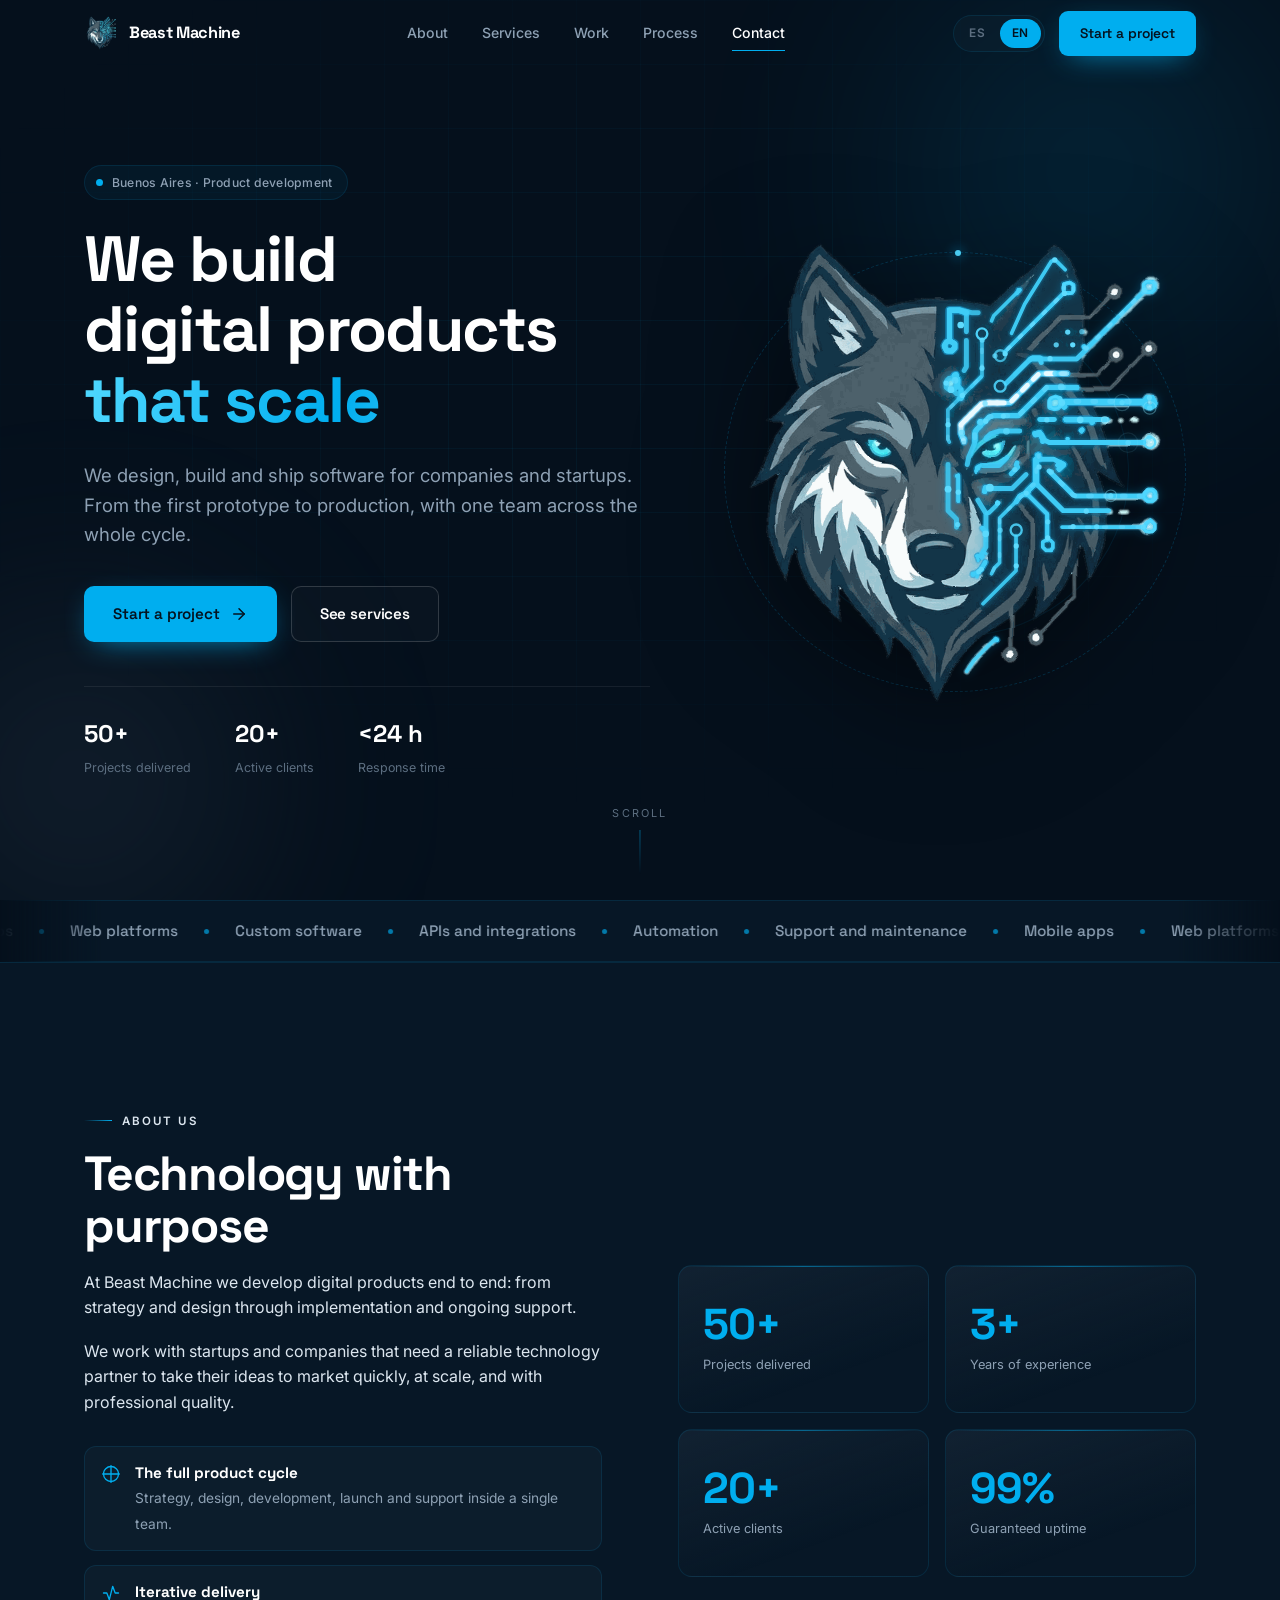
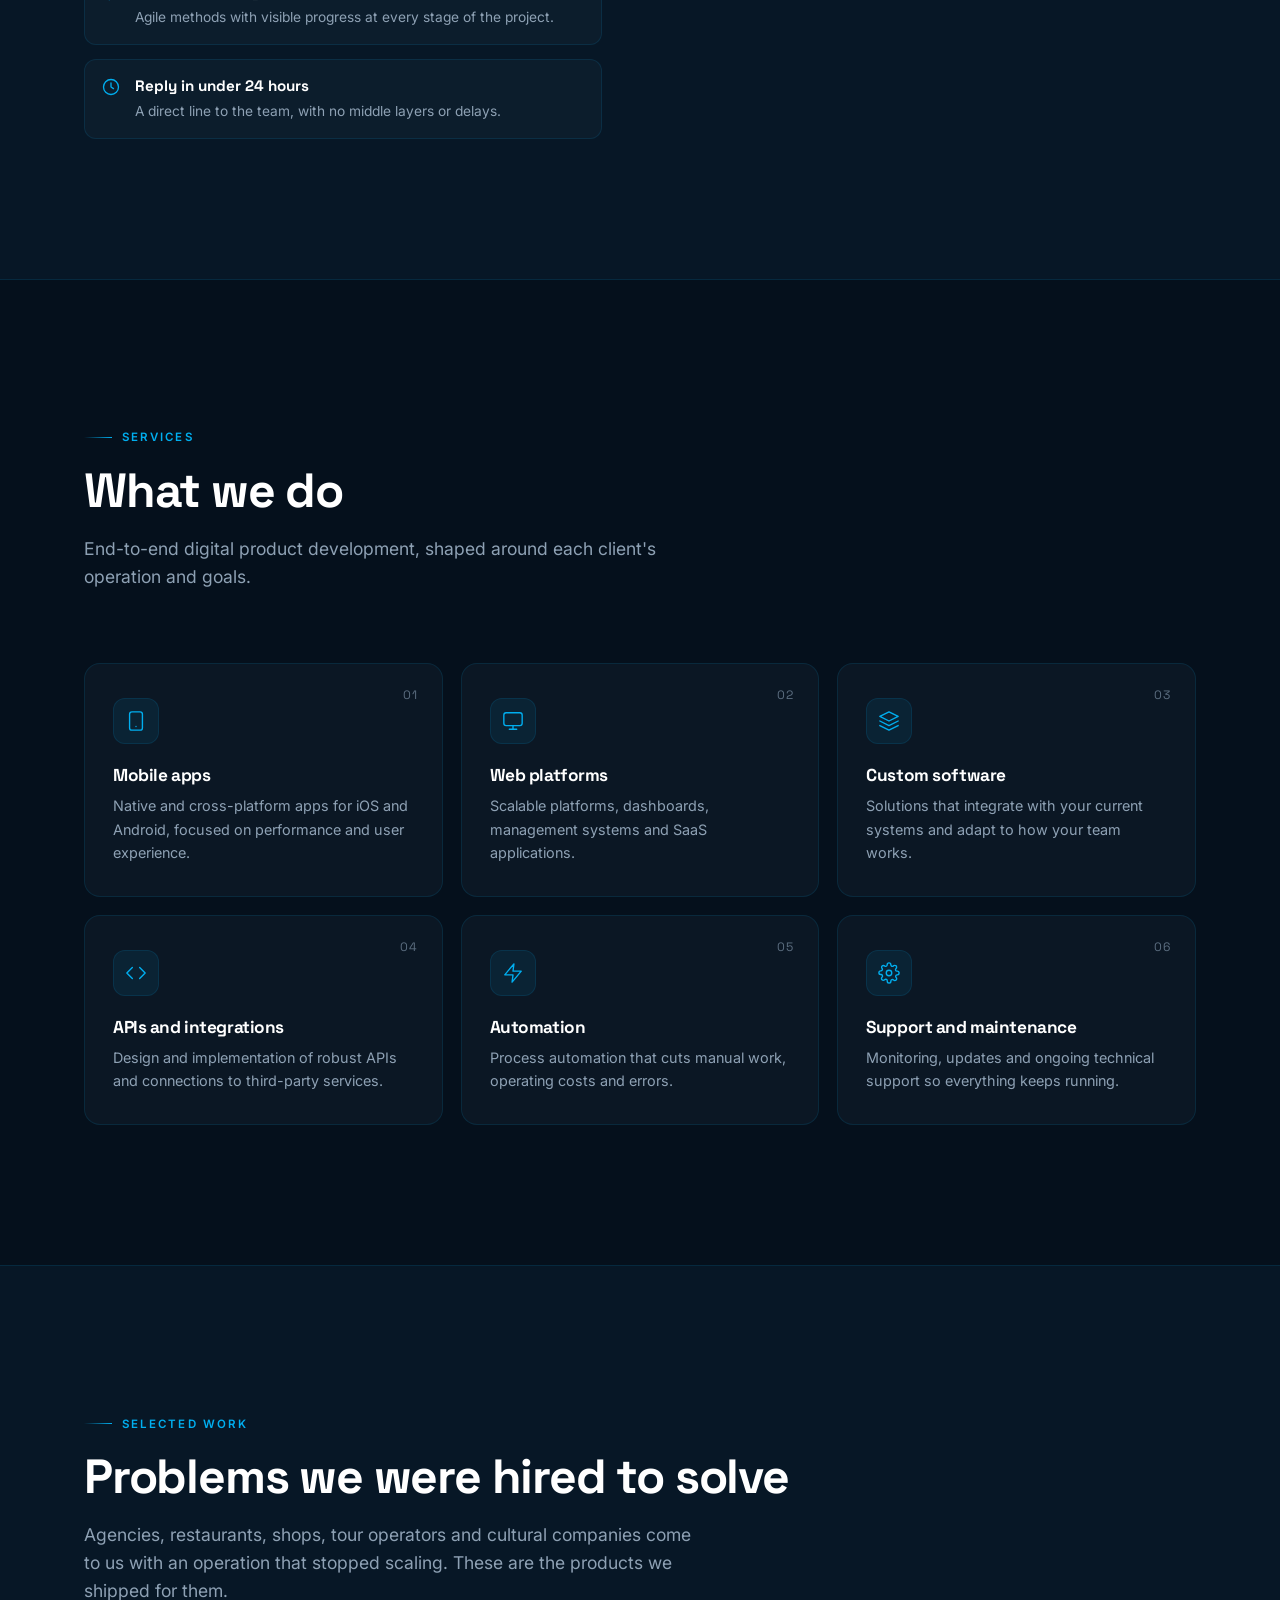
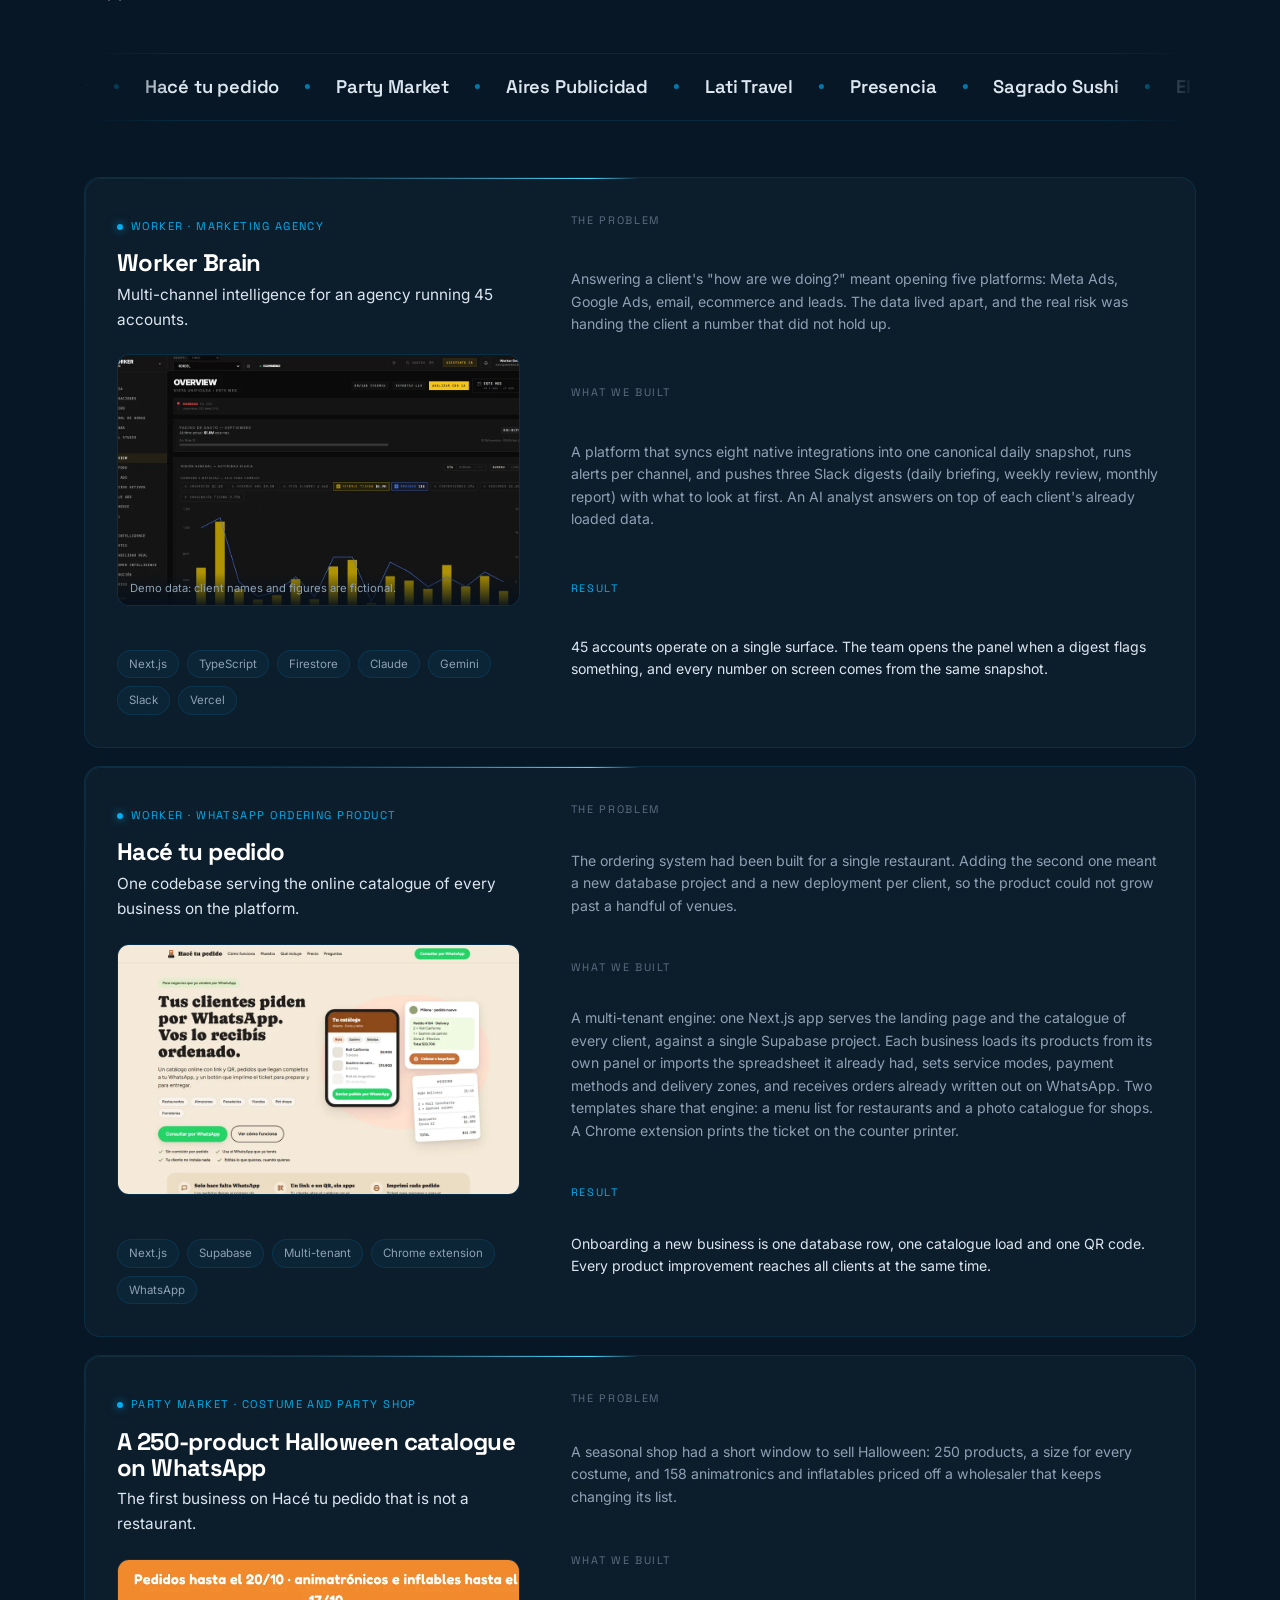
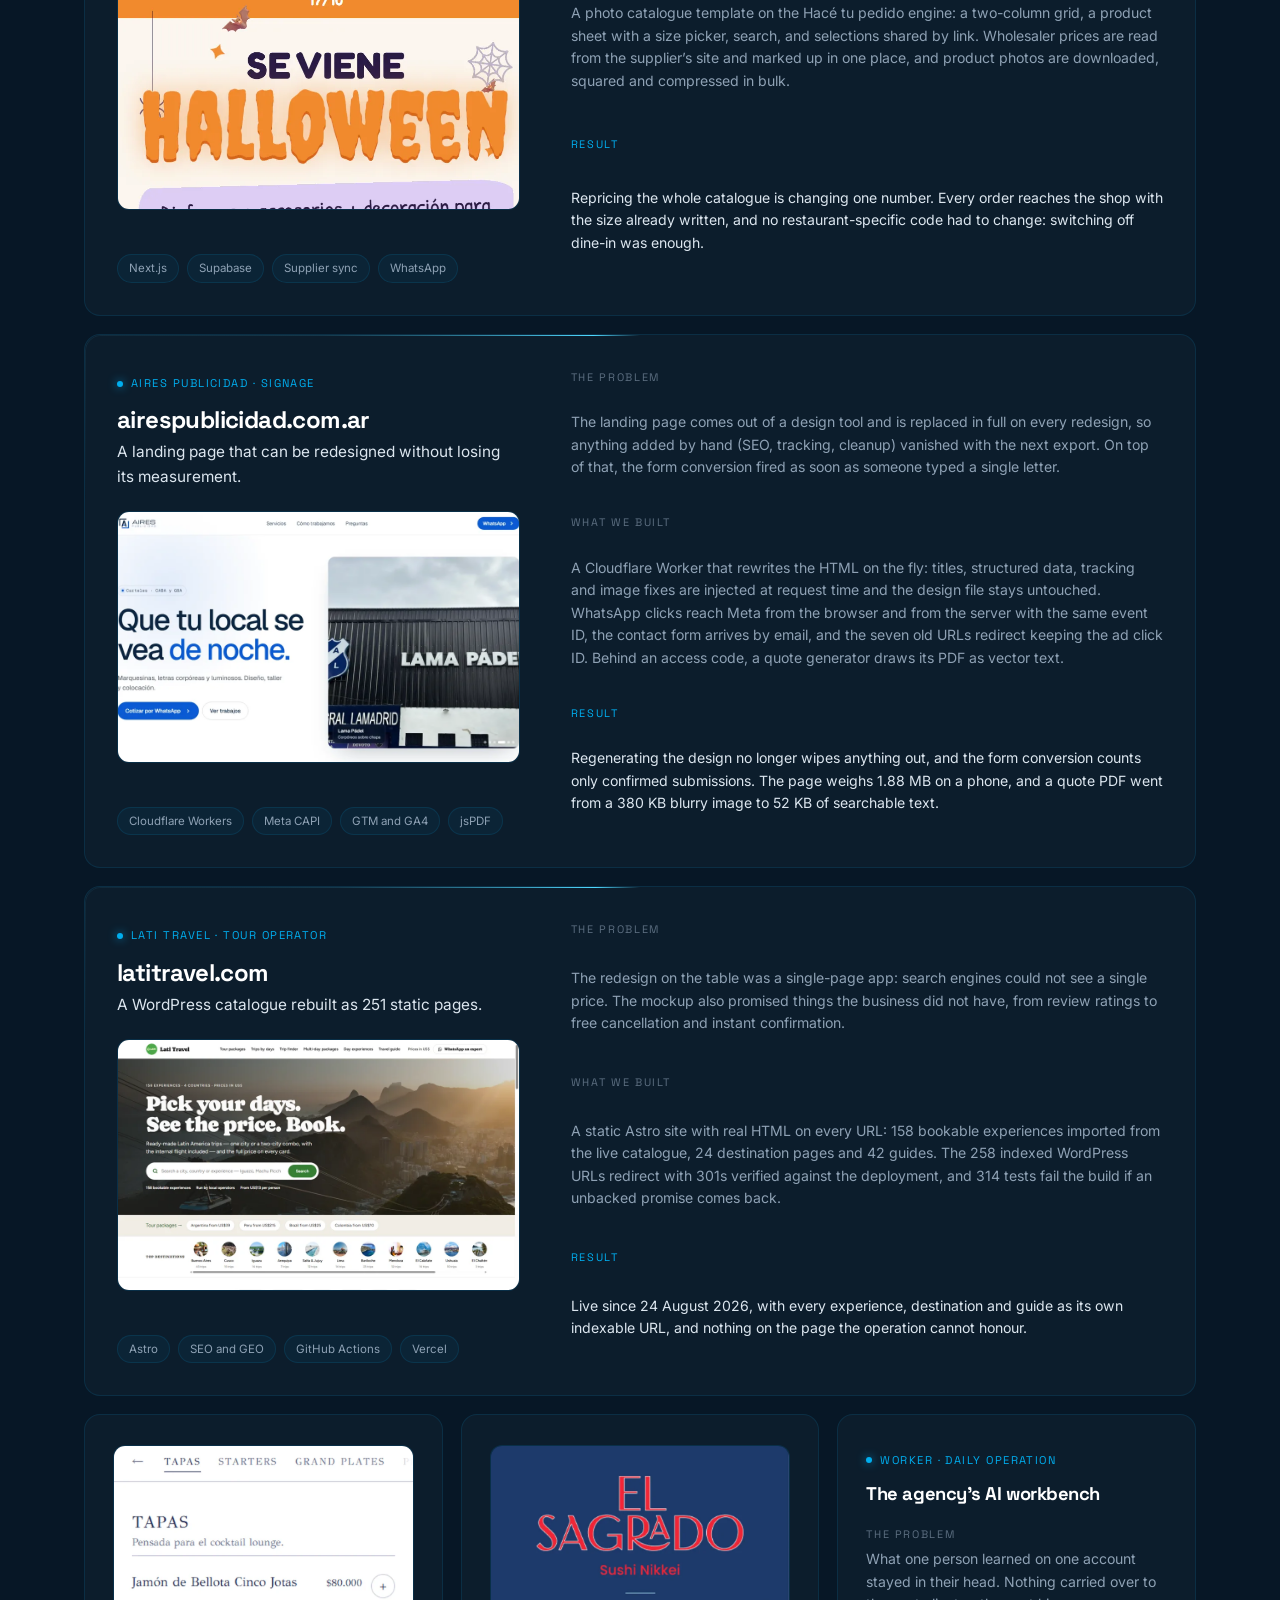
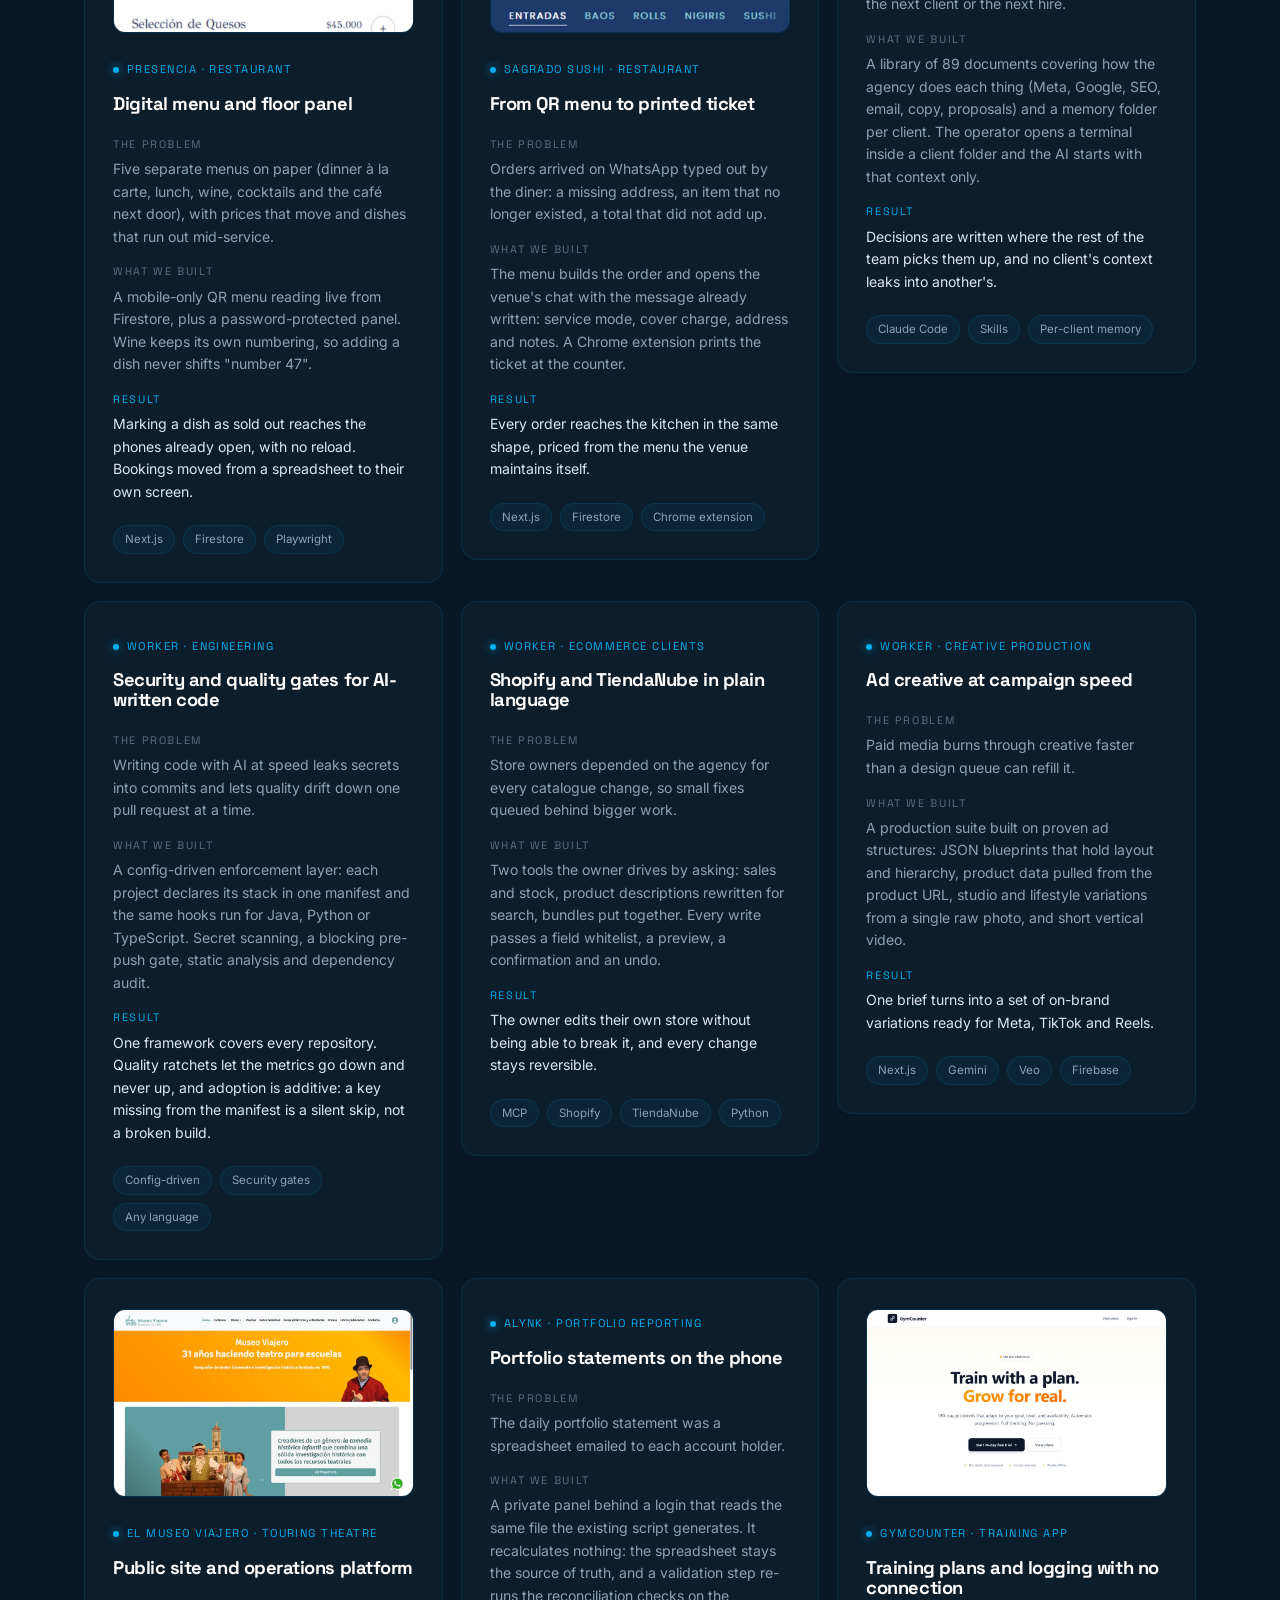
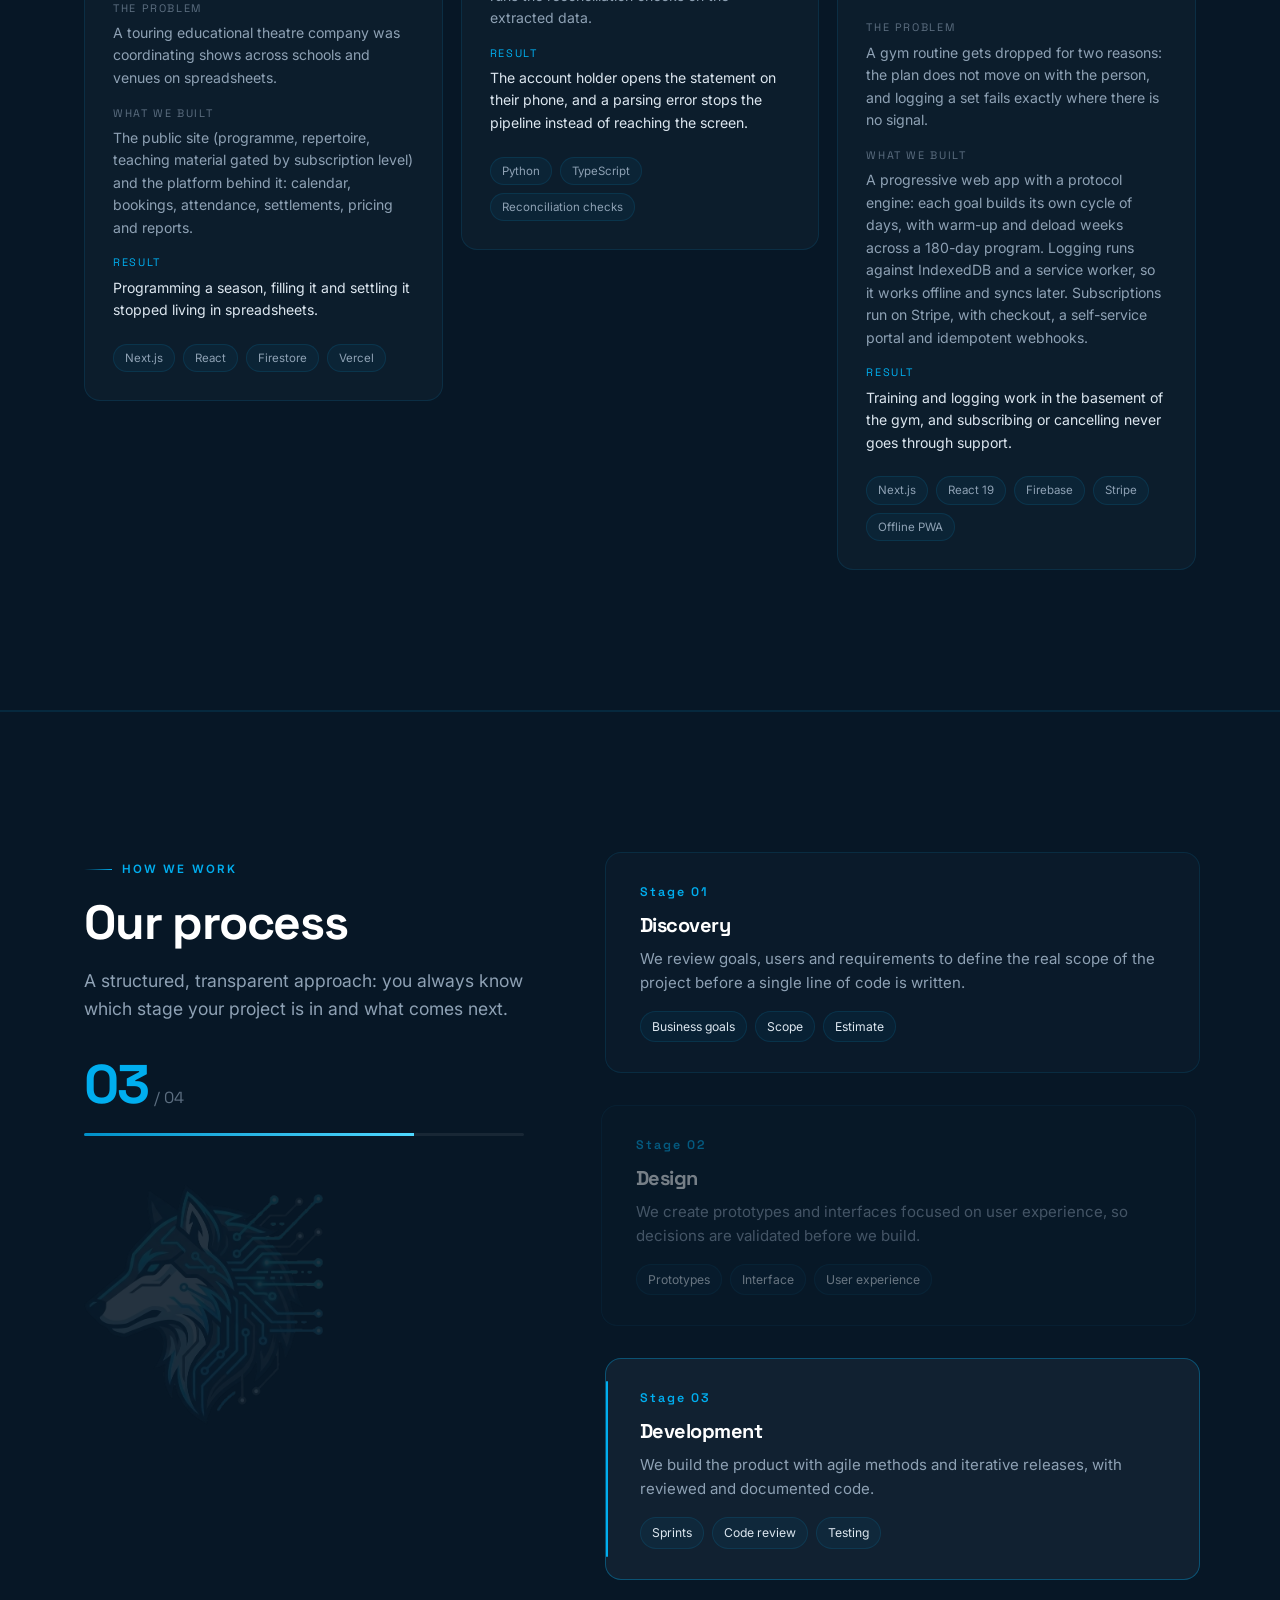
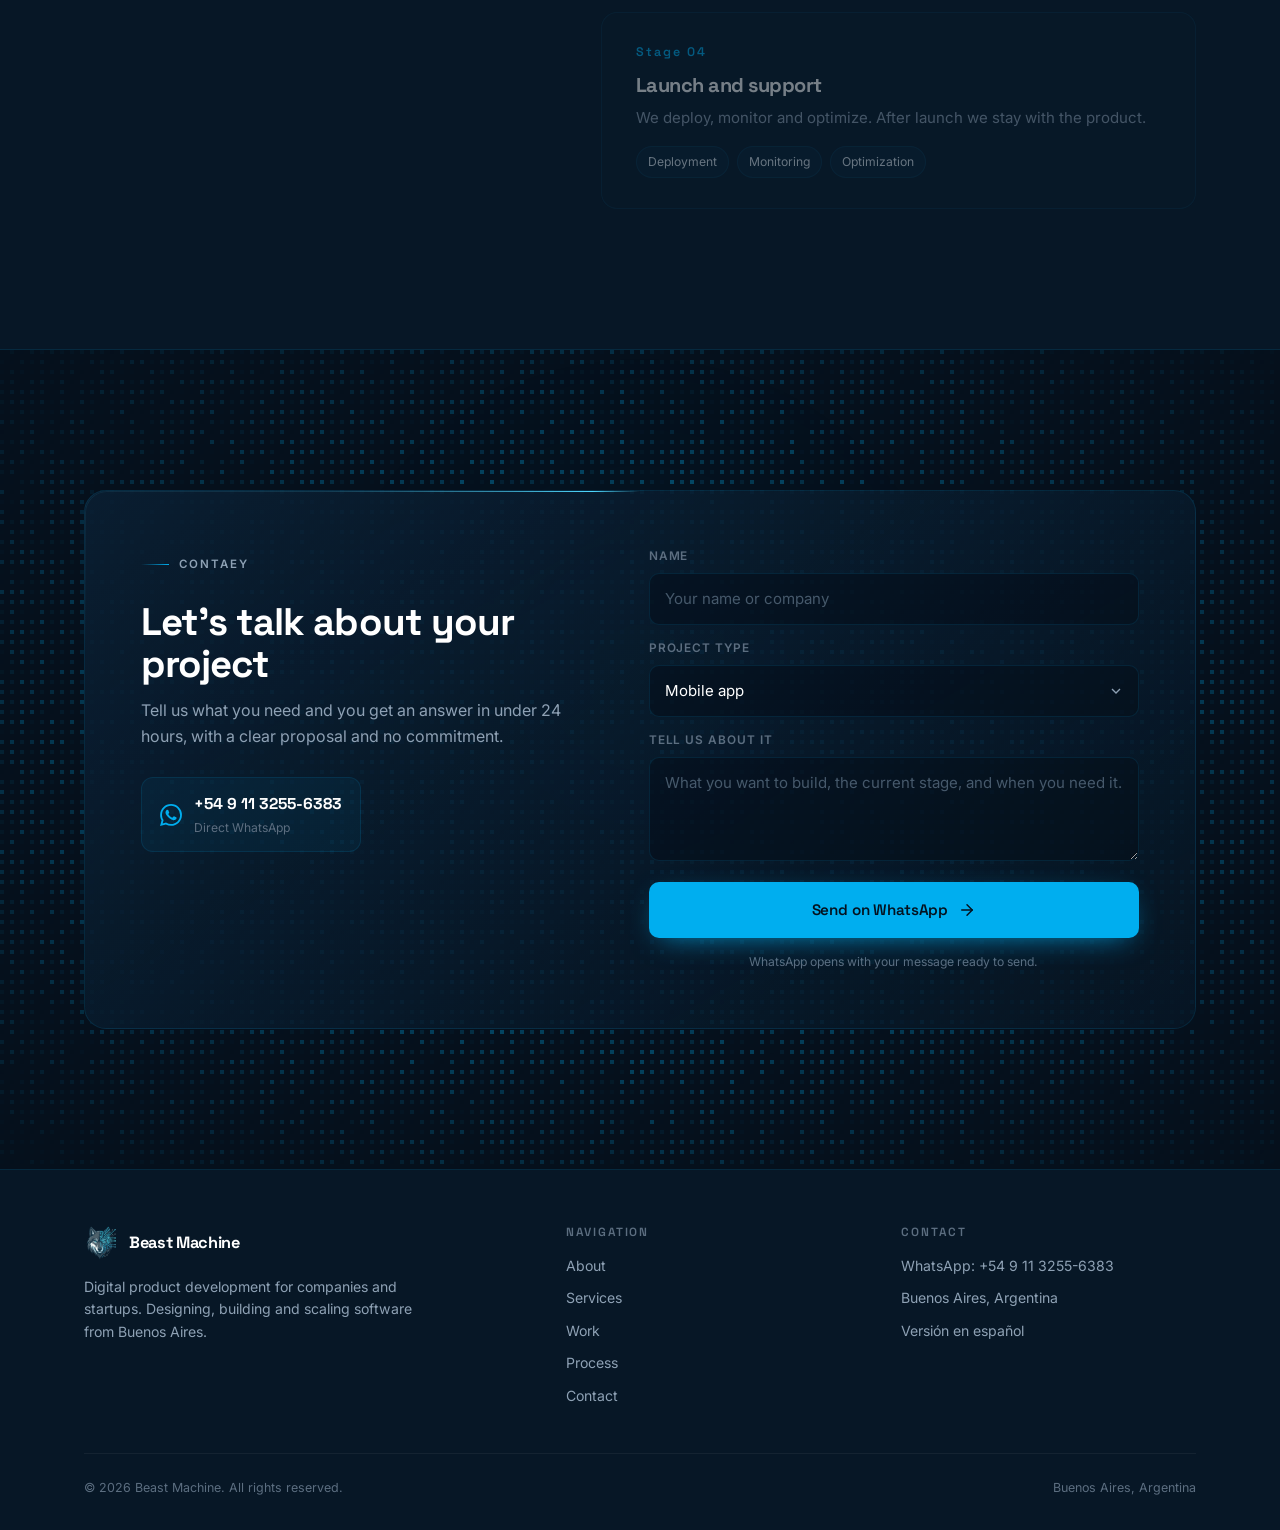
==== commit 2b1ea11a: "feat(motion): efectos de Magic UI portados a vanilla - Scroll Based Velocity en el marquee de servic" ====
--- a/index.html
+++ b/index.html
@@ -38,7 +38,7 @@
 <link rel="preload" as="image" href="/assets/img/logo-front-base.png?v=6" type="image/png">
 <link rel="preload" as="image" href="/assets/img/logo-front-circuits.svg?v=9" type="image/svg+xml">
 <link href="https://fonts.googleapis.com/css2?family=Inter:wght@400;500;600&family=Space+Grotesk:wght@500;600;700&display=swap" rel="stylesheet">
-<link rel="stylesheet" href="/assets/css/style.css?v=16">
+<link rel="stylesheet" href="/assets/css/style.css?v=17">
 <noscript><style>.reveal{opacity:1;transform:none}.step{opacity:1}</style></noscript>
 
 <script type="application/ld+json">
@@ -129,7 +129,7 @@
         <h1>
           <span class="line" style="--i:0"><span>We build</span></span>
           <span class="line" style="--i:1"><span>digital products</span></span>
-          <span class="line" style="--i:2"><span class="gradient-text">that scale</span></span>
+          <span class="line" style="--i:2"><span class="gradient-text" data-scramble>that scale</span></span>
         </h1>
         <p class="hero-lead hero-fade" style="--d:.55s">We design, build and ship software for companies and startups. From the first prototype to production, with one team across the whole cycle.</p>
         <div class="hero-actions hero-fade" style="--d:.7s">
@@ -184,7 +184,7 @@
   </section>
 
   <!-- ── MARQUEE ───────────────────────────────────────────────────────── -->
-  <div class="marquee" aria-hidden="true">
+  <div class="marquee" data-direction="1" aria-hidden="true">
     <div class="marquee-track">
       <ul>
         <li>Mobile apps</li>
@@ -316,9 +316,26 @@
         <p class="section-lead">Agencies, restaurants, shops, tour operators and cultural companies come to us with an operation that stopped scaling. These are the products we shipped for them.</p>
       </div>
 
+      <div class="marquee marquee-clients" data-direction="-1" aria-hidden="true">
+        <div class="marquee-track">
+          <ul>
+            <li>Worker</li>
+            <li>Hacé tu pedido</li>
+            <li>Party Market</li>
+            <li>Aires Publicidad</li>
+            <li>Lati Travel</li>
+            <li>Presencia</li>
+            <li>Sagrado Sushi</li>
+            <li>El Museo Viajero</li>
+            <li>Alynk</li>
+            <li>GymCounter</li>
+          </ul>
+        </div>
+      </div>
+
       <div class="cases-featured">
 
-        <article class="card case case-lg reveal">
+        <article class="card case case-lg beam reveal">
           <header class="case-head">
             <span class="case-client">Worker · marketing agency</span>
             <h3>Worker Brain</h3>
@@ -347,7 +364,7 @@
           </ul>
         </article>
 
-        <article class="card case case-lg reveal">
+        <article class="card case case-lg beam reveal">
           <header class="case-head">
             <span class="case-client">Worker · WhatsApp ordering product</span>
             <h3>Hacé tu pedido</h3>
@@ -375,7 +392,7 @@
           </ul>
         </article>
 
-        <article class="card case case-lg reveal">
+        <article class="card case case-lg beam reveal">
           <header class="case-head">
             <span class="case-client">Party Market · costume and party shop</span>
             <h3>A 250-product Halloween catalogue on WhatsApp</h3>
@@ -403,7 +420,7 @@
           </ul>
         </article>
 
-        <article class="card case case-lg reveal">
+        <article class="card case case-lg beam reveal">
           <header class="case-head">
             <span class="case-client">Aires Publicidad · signage</span>
             <h3>airespublicidad.com.ar</h3>
@@ -431,7 +448,7 @@
           </ul>
         </article>
 
-        <article class="card case case-lg reveal">
+        <article class="card case case-lg beam reveal">
           <header class="case-head">
             <span class="case-client">Lati Travel · tour operator</span>
             <h3>latitravel.com</h3>
@@ -727,7 +744,7 @@
   <section class="contact" id="contact">
     <div class="orb orb-c" aria-hidden="true"></div>
     <div class="wrap">
-      <div class="contact-panel reveal">
+      <div class="contact-panel beam reveal" style="--beam-delay:-3s">
         <div class="contact-copy">
           <p class="eyebrow">Contact</p>
           <h2>Let's talk about your project</h2>
@@ -809,6 +826,6 @@
   </div>
 </footer>
 
-<script src="/assets/js/app.js?v=5" defer></script>
+<script src="/assets/js/app.js?v=6" defer></script>
 </body>
 </html>
--- a/assets/css/style.css
+++ b/assets/css/style.css
@@ -1176,3 +1176,59 @@
   .mark-organic { filter: none; }
   .mark-eyes { animation: none; }
 }
+
+/* ── Movimiento: efectos portados de Magic UI ──────────────────────────────
+   magicui.design es React + Tailwind; acá van reescritos en CSS y JS vanilla
+   para no sumar dependencias ni build. Todo se apaga con reduced-motion. */
+
+/* Border Beam: una luz que recorre el borde de la tarjeta. */
+@property --beam { syntax: '<angle>'; initial-value: 0deg; inherits: false; }
+.beam::after {
+  content: '';
+  position: absolute;
+  inset: 0;
+  border-radius: inherit;
+  padding: 1px;
+  background: conic-gradient(from var(--beam), transparent 0deg 280deg, rgba(79, 216, 255, 0.15) 310deg, var(--cyan-bright) 350deg, transparent 360deg);
+  -webkit-mask: linear-gradient(#000 0 0) content-box, linear-gradient(#000 0 0);
+  -webkit-mask-composite: xor;
+  mask-composite: exclude;
+  animation: beam-spin 8s linear infinite;
+  animation-delay: var(--beam-delay, 0s);
+  pointer-events: none;
+}
+@keyframes beam-spin { to { --beam: 360deg; } }
+
+/* Shimmer Button: el brillo pasa solo cada tanto, no sólo con el mouse. */
+.btn-primary::after { animation: shimmer 4.2s var(--ease) 1.8s infinite; }
+@keyframes shimmer {
+  0% { transform: translateX(-120%); }
+  30%, 100% { transform: translateX(120%); }
+}
+
+/* Marquee de clientes, dentro de la sección de casos. */
+.marquee-clients {
+  margin: -24px 0 clamp(40px, 5vw, 56px);
+  background: transparent;
+  border-radius: 12px;
+}
+.marquee-clients .marquee-track li { font-size: 1.15rem; font-weight: 600; color: var(--text); letter-spacing: -0.01em; }
+
+/* Con JS la velocidad la maneja el scroll (Scroll Based Velocity). */
+.marquee.is-driven .marquee-track { animation: none; will-change: transform; }
+
+/* Flickering Grid: fondo de la sección de contacto. */
+.flicker-grid {
+  position: absolute;
+  inset: 0;
+  width: 100%;
+  height: 100%;
+  pointer-events: none;
+  mask-image: radial-gradient(ellipse 90% 85% at 50% 50%, #000 30%, transparent 85%);
+  -webkit-mask-image: radial-gradient(ellipse 90% 85% at 50% 50%, #000 30%, transparent 85%);
+}
+
+@media (prefers-reduced-motion: reduce) {
+  .beam::after, .btn-primary::after { animation: none; }
+  .flicker-grid { display: none; }
+}
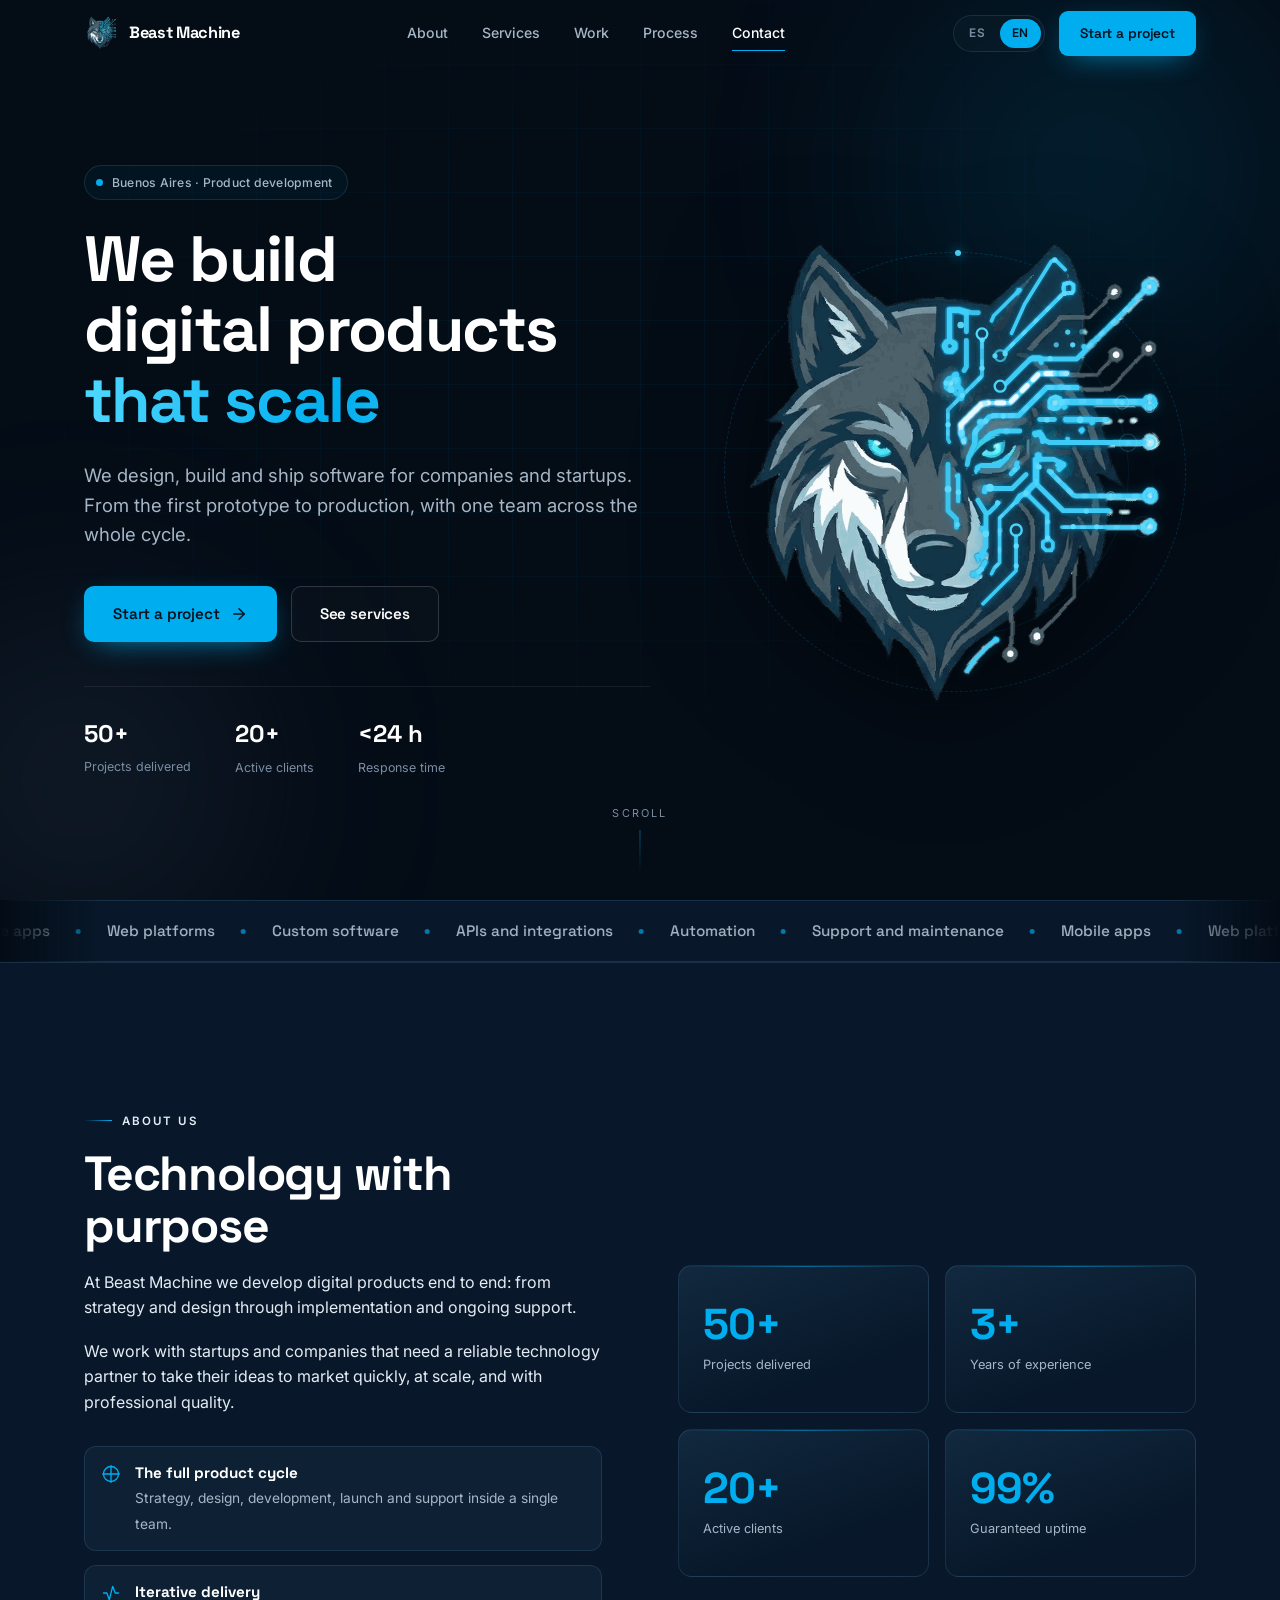
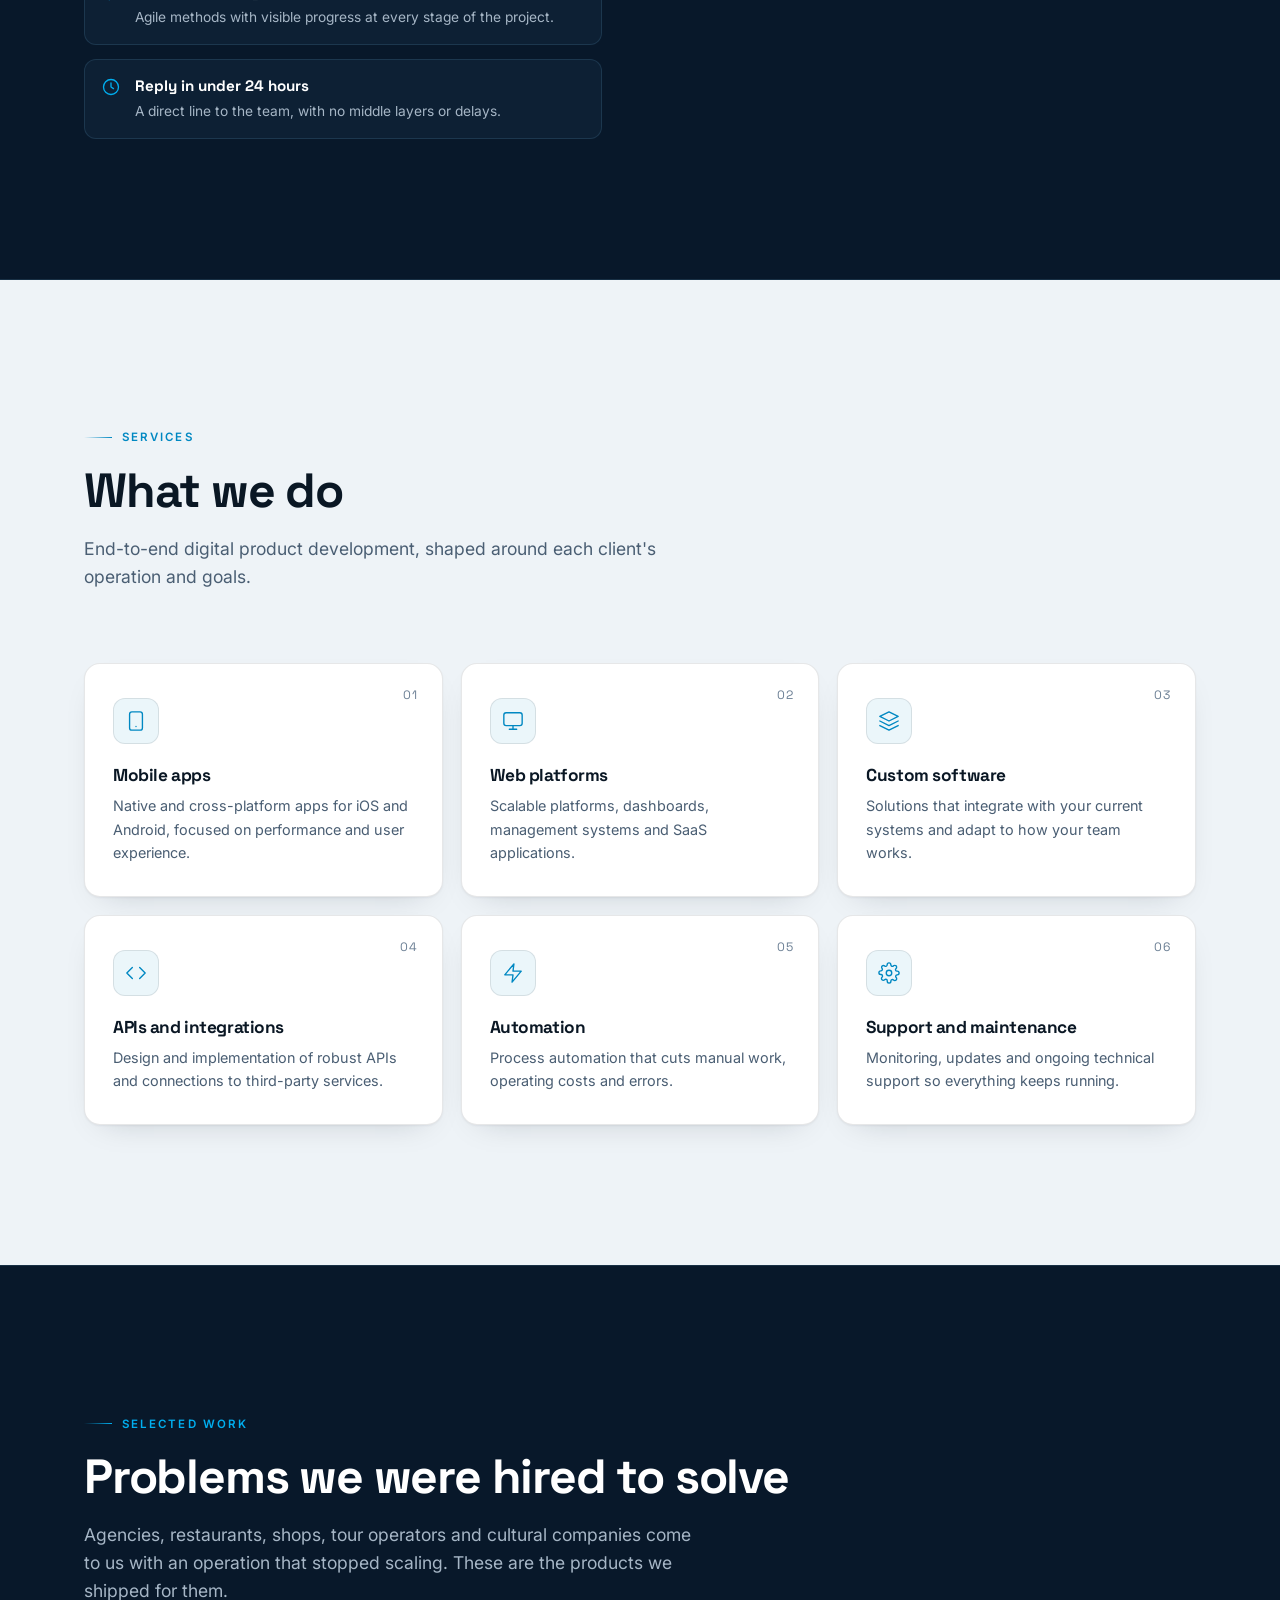
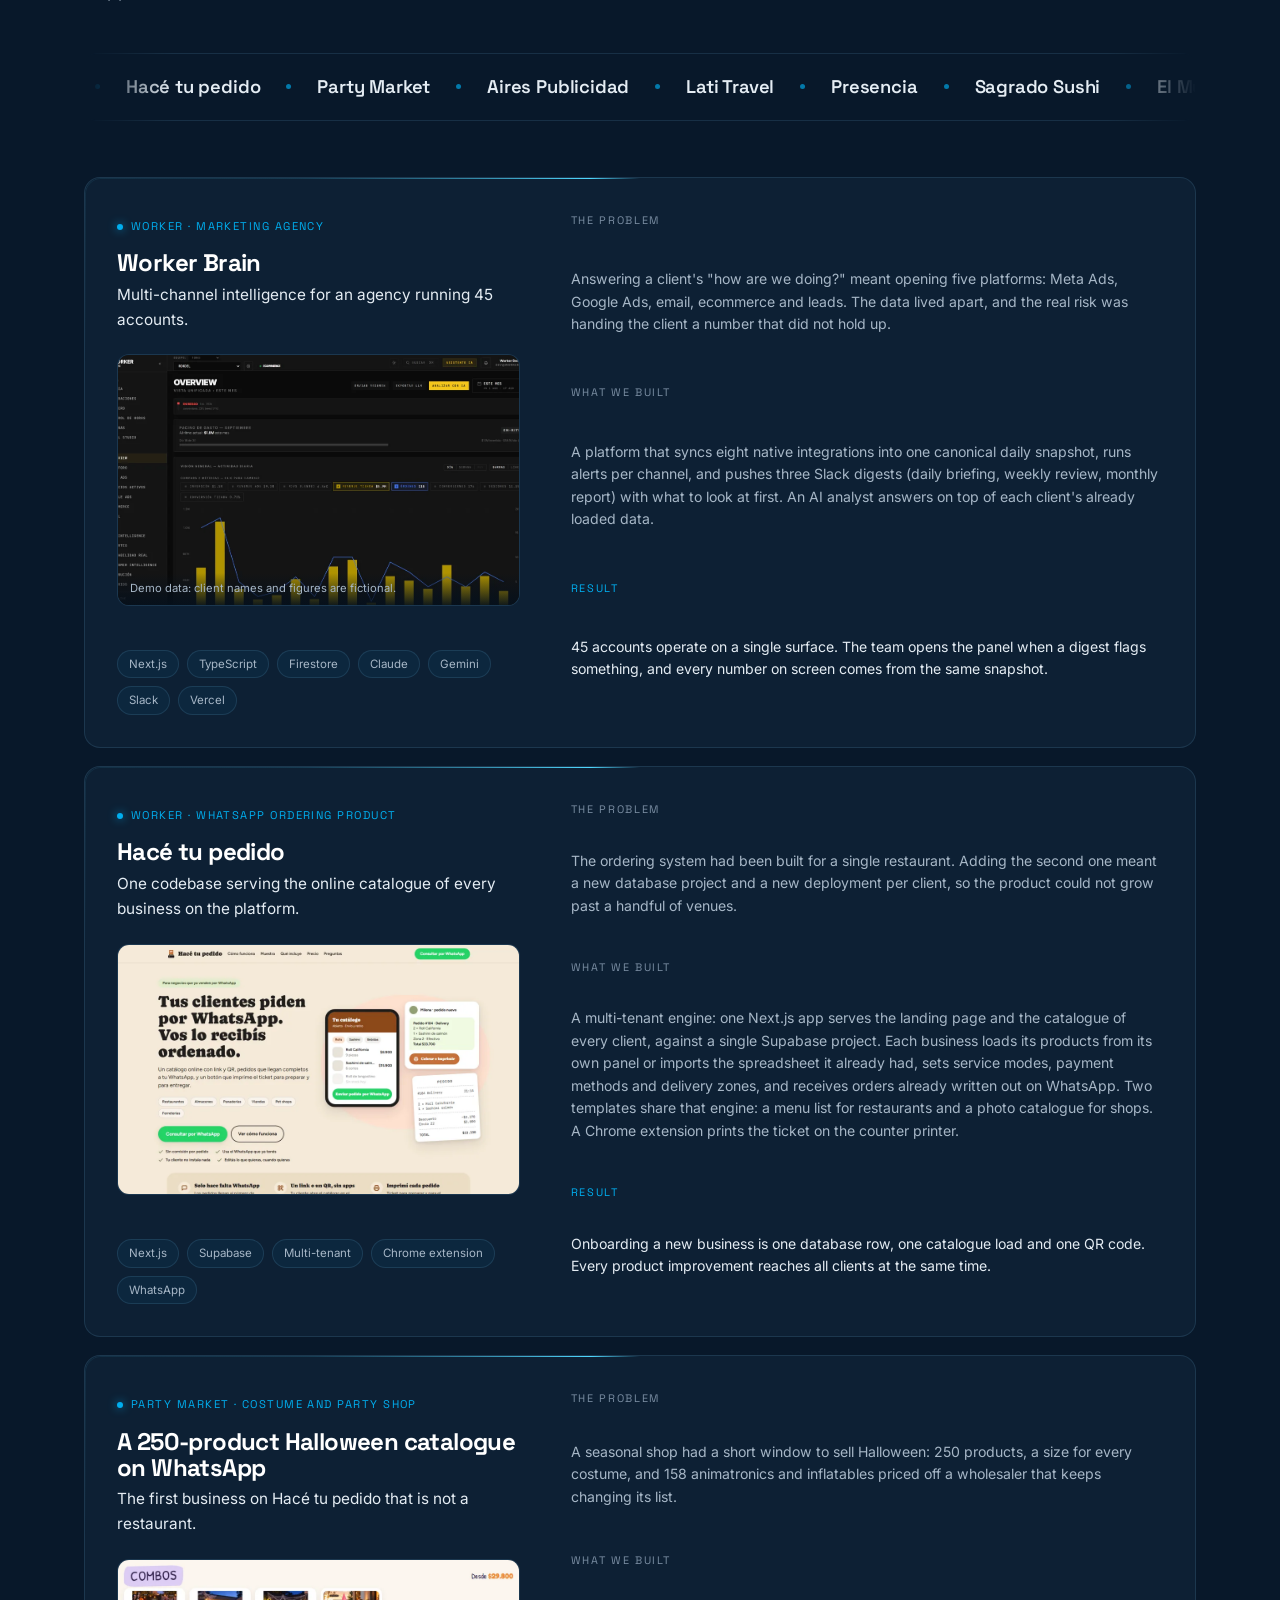
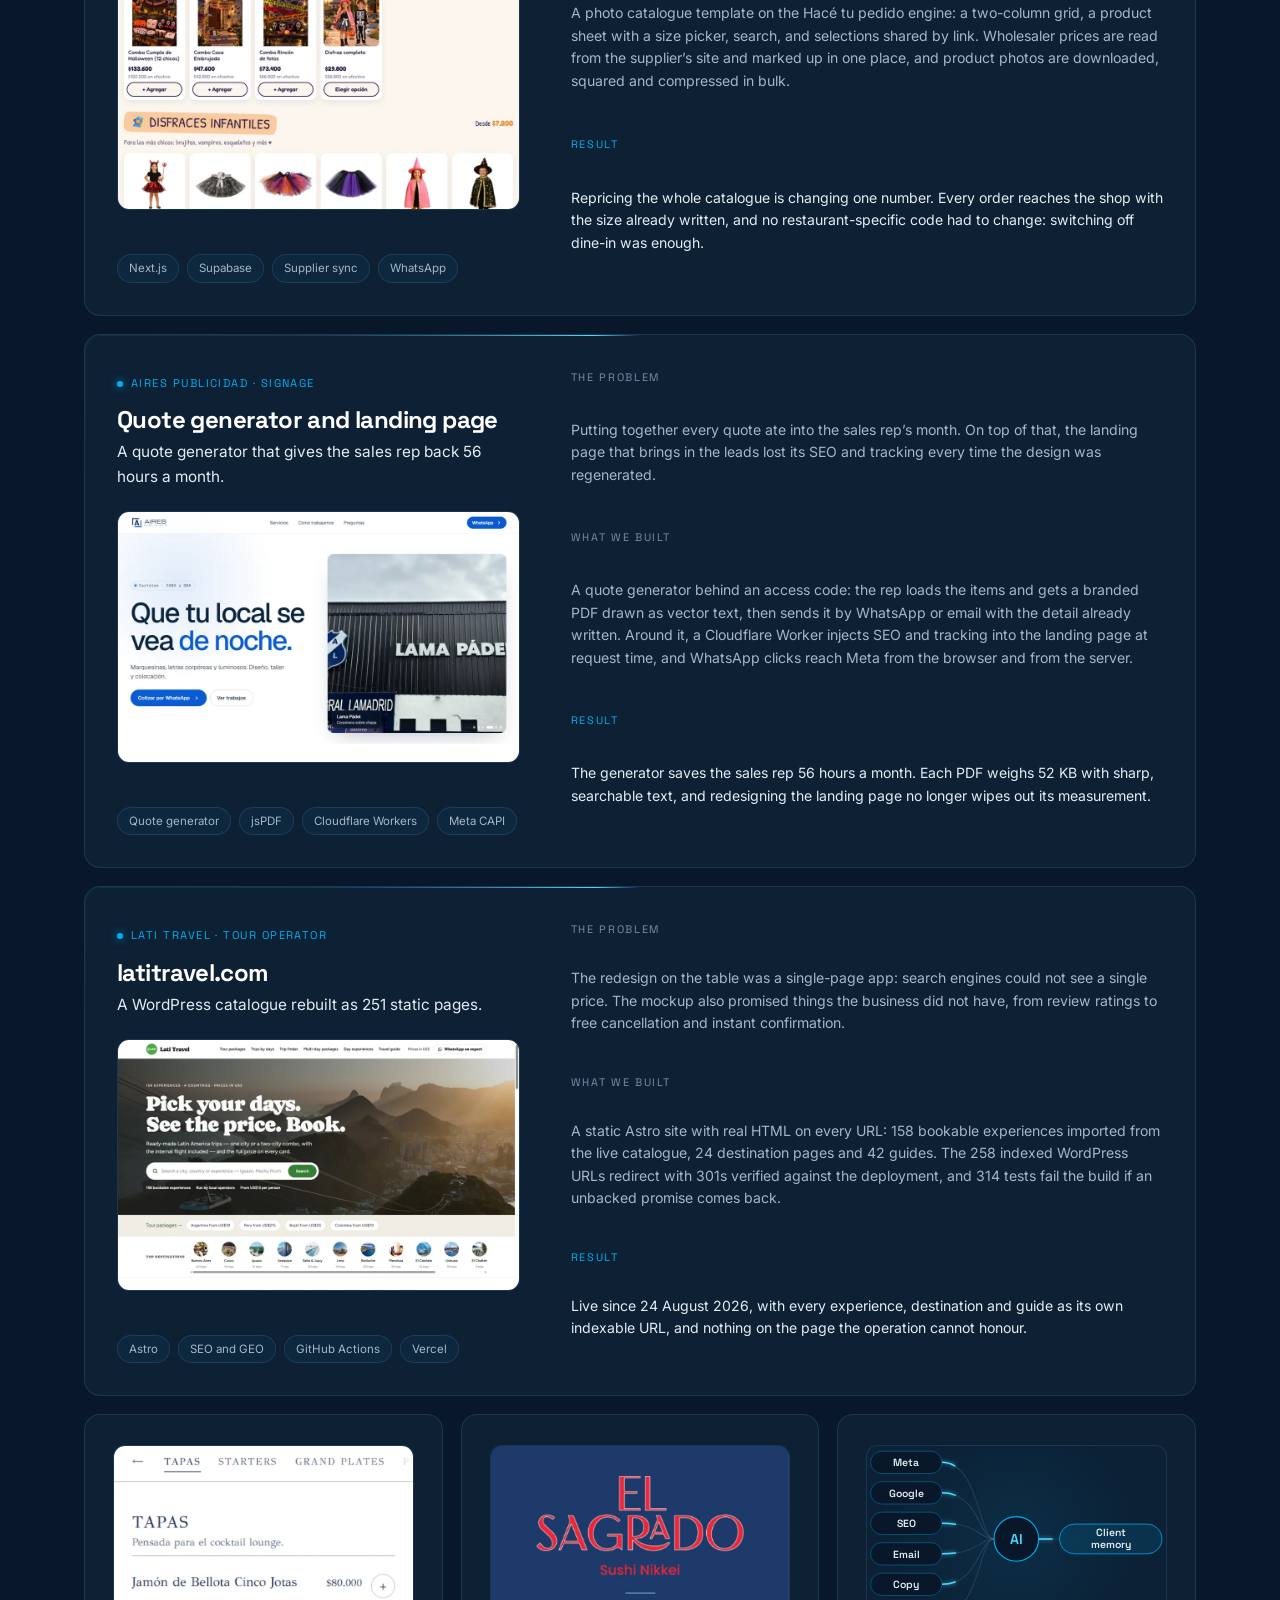
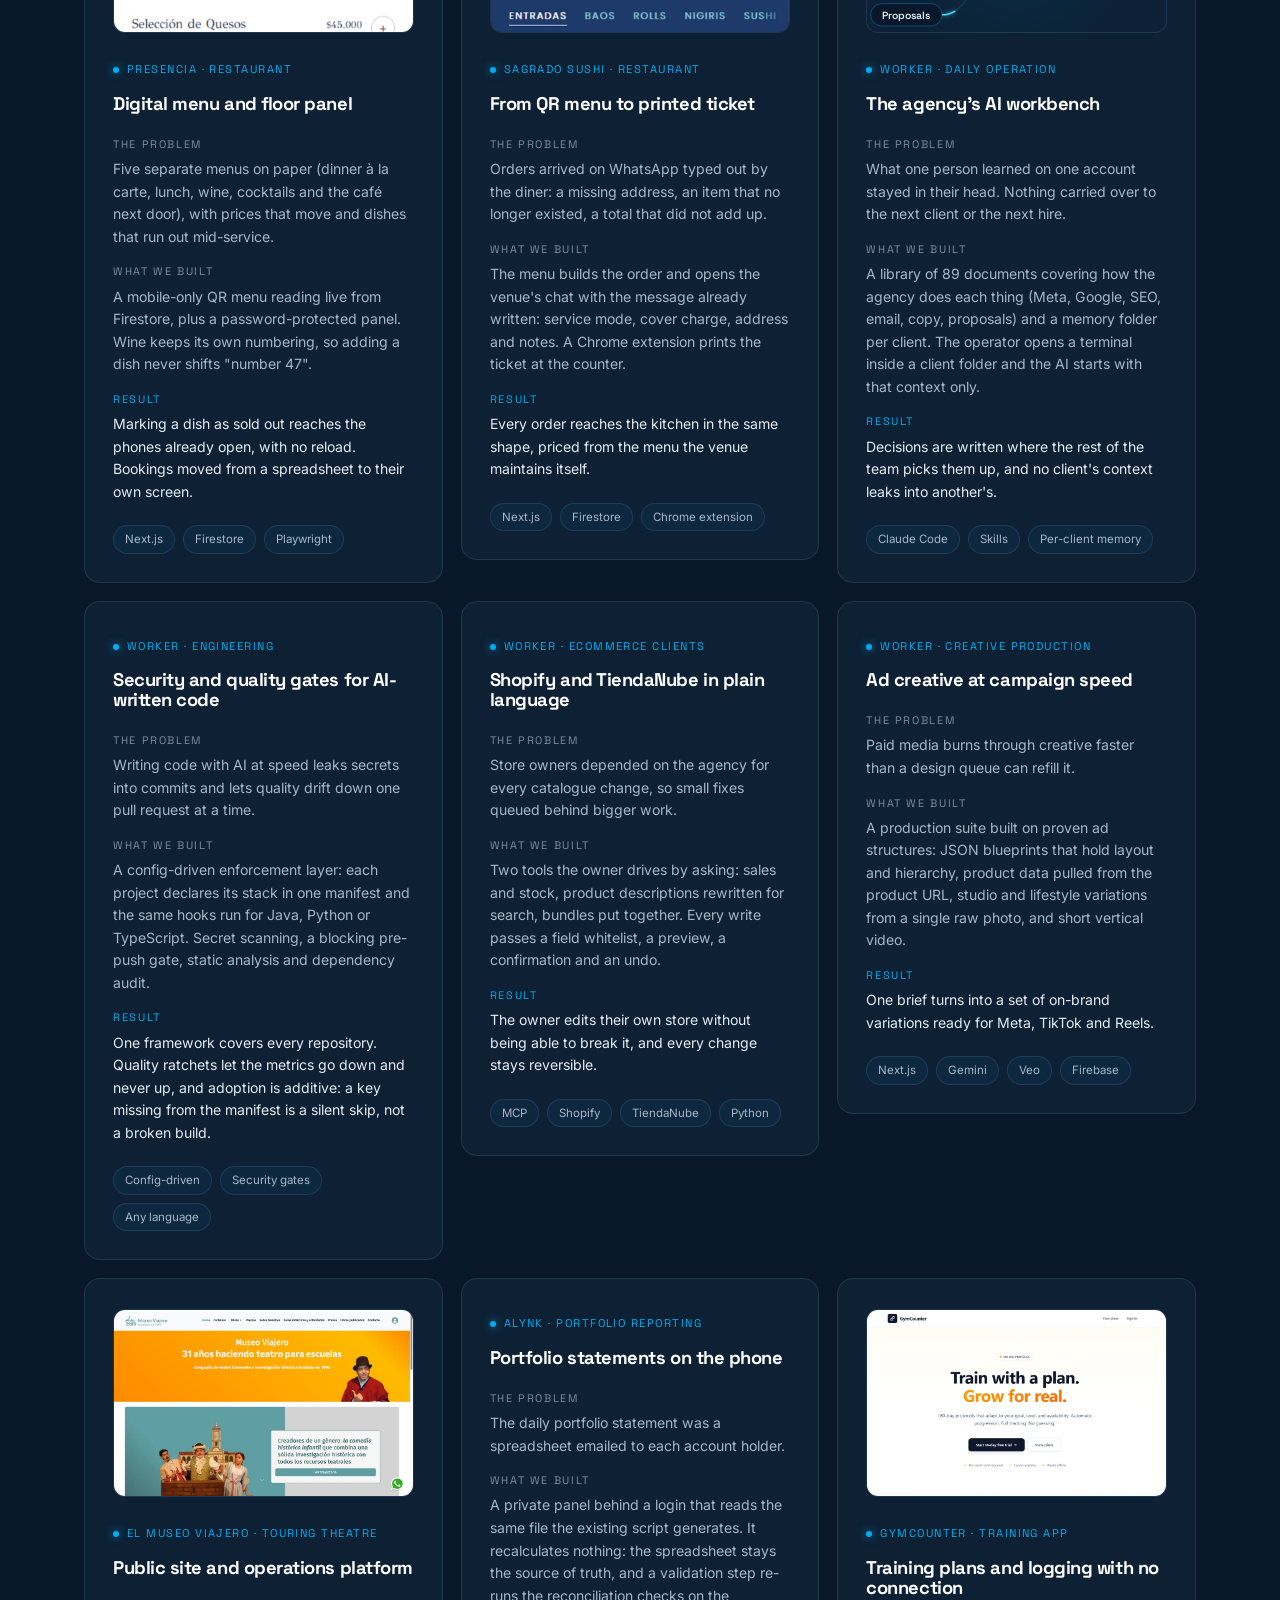
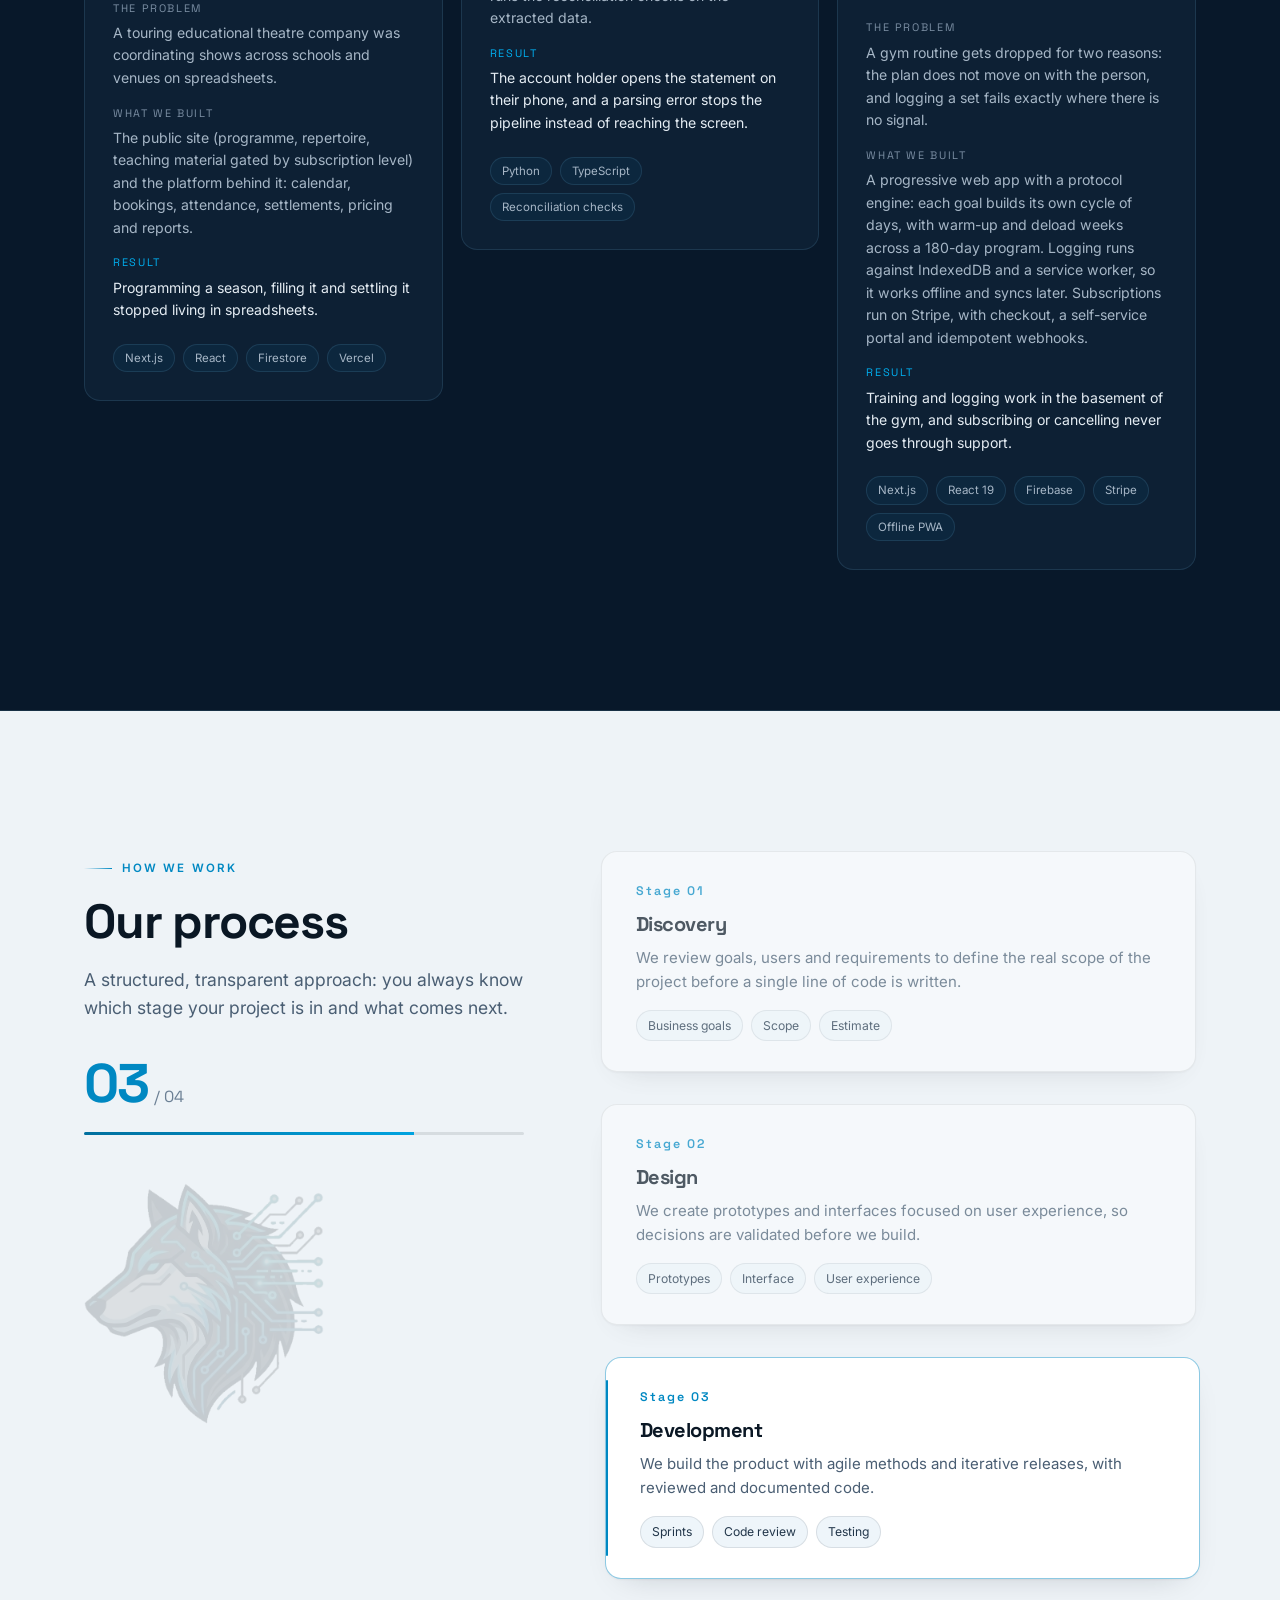
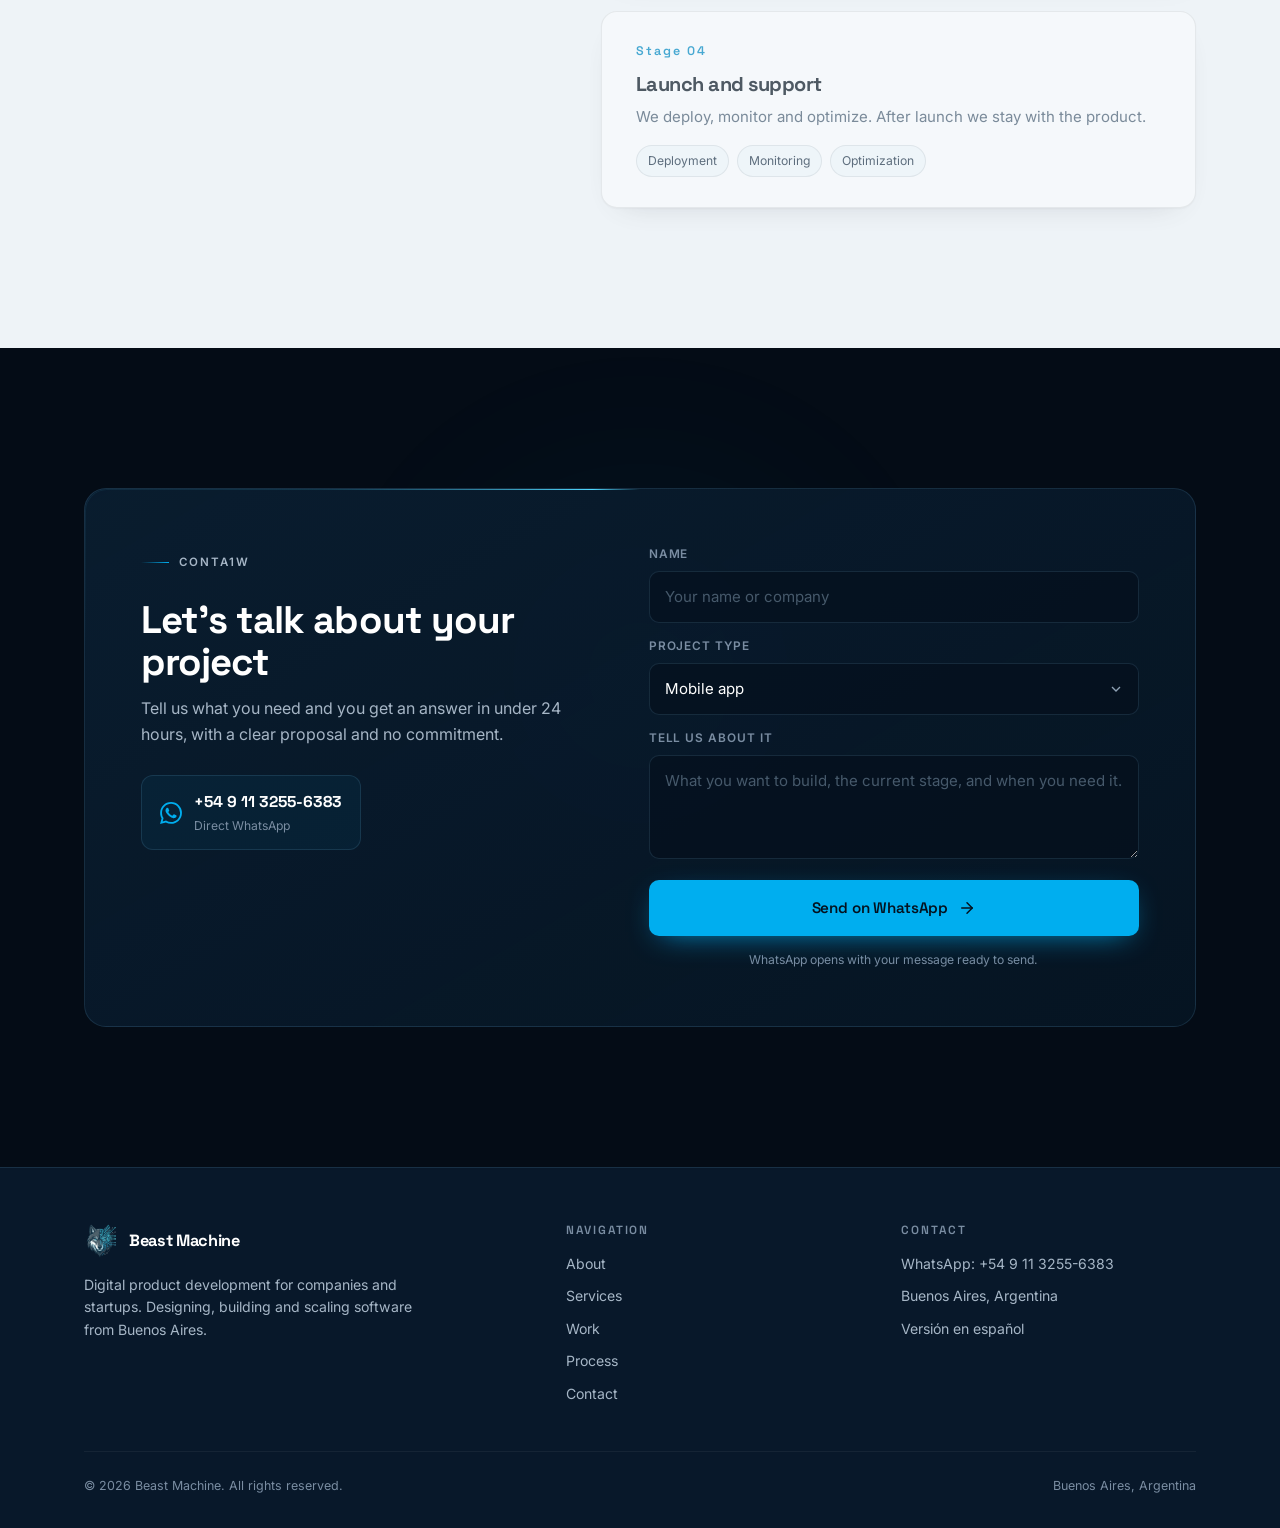
==== commit 0a868850: "feat(diseno): paleta clara/oscura, diagrama animado y fichas corregidas - Servicios y Proceso pasan " ====
--- a/index.html
+++ b/index.html
@@ -38,7 +38,7 @@
 <link rel="preload" as="image" href="/assets/img/logo-front-base.png?v=6" type="image/png">
 <link rel="preload" as="image" href="/assets/img/logo-front-circuits.svg?v=9" type="image/svg+xml">
 <link href="https://fonts.googleapis.com/css2?family=Inter:wght@400;500;600&family=Space+Grotesk:wght@500;600;700&display=swap" rel="stylesheet">
-<link rel="stylesheet" href="/assets/css/style.css?v=17">
+<link rel="stylesheet" href="/assets/css/style.css?v=20">
 <noscript><style>.reveal{opacity:1;transform:none}.step{opacity:1}</style></noscript>
 
 <script type="application/ld+json">
@@ -253,7 +253,7 @@
   </section>
 
   <!-- ── SERVICES ──────────────────────────────────────────────────────── -->
-  <section id="services">
+  <section class="section-light" id="services">
     <div class="wrap">
       <div class="section-head reveal">
         <p class="eyebrow">Services</p>
@@ -399,7 +399,7 @@
             <p class="case-kicker">The first business on Hacé tu pedido that is not a restaurant.</p>
           </header>
           <figure class="case-media">
-            <img src="/assets/img/cases/partymarket.webp?v=1" alt="The Party Market catalogue on a phone: the Halloween banner, the cash discount and the product search" width="798" height="1792" loading="lazy" decoding="async">
+            <img src="/assets/img/cases/partymarket.webp?v=2" alt="The Party Market catalogue on a phone: the Halloween banner, the cash discount and the product search" width="960" height="600" loading="lazy" decoding="async">
           </figure>
           <dl class="case-body">
             <div>
@@ -423,28 +423,28 @@
         <article class="card case case-lg beam reveal">
           <header class="case-head">
             <span class="case-client">Aires Publicidad · signage</span>
-            <h3>airespublicidad.com.ar</h3>
-            <p class="case-kicker">A landing page that can be redesigned without losing its measurement.</p>
+            <h3>Quote generator and landing page</h3>
+            <p class="case-kicker">A quote generator that gives the sales rep back 56 hours a month.</p>
           </header>
           <figure class="case-media">
-            <img src="/assets/img/cases/aires.webp?v=1" alt="The Aires Publicidad home page: the headline, the WhatsApp quote button and a photo of an installed sign" width="960" height="586" loading="lazy" decoding="async">
-          </figure>
-          <dl class="case-body">
-            <div>
-              <dt>The problem</dt>
-              <dd>The landing page comes out of a design tool and is replaced in full on every redesign, so anything added by hand (SEO, tracking, cleanup) vanished with the next export. On top of that, the form conversion fired as soon as someone typed a single letter.</dd>
-            </div>
-            <div>
-              <dt>What we built</dt>
-              <dd>A Cloudflare Worker that rewrites the HTML on the fly: titles, structured data, tracking and image fixes are injected at request time and the design file stays untouched. WhatsApp clicks reach Meta from the browser and from the server with the same event ID, the contact form arrives by email, and the seven old URLs redirect keeping the ad click ID. Behind an access code, a quote generator draws its PDF as vector text.</dd>
-            </div>
-            <div class="case-result">
-              <dt>Result</dt>
-              <dd>Regenerating the design no longer wipes anything out, and the form conversion counts only confirmed submissions. The page weighs 1.88 MB on a phone, and a quote PDF went from a 380 KB blurry image to 52 KB of searchable text.</dd>
+            <img src="/assets/img/cases/aires.webp?v=2" alt="The Aires Publicidad home page: the headline, the WhatsApp quote button and a photo of an installed sign" width="960" height="600" loading="lazy" decoding="async">
+          </figure>
+          <dl class="case-body">
+            <div>
+              <dt>The problem</dt>
+              <dd>Putting together every quote ate into the sales rep’s month. On top of that, the landing page that brings in the leads lost its SEO and tracking every time the design was regenerated.</dd>
+            </div>
+            <div>
+              <dt>What we built</dt>
+              <dd>A quote generator behind an access code: the rep loads the items and gets a branded PDF drawn as vector text, then sends it by WhatsApp or email with the detail already written. Around it, a Cloudflare Worker injects SEO and tracking into the landing page at request time, and WhatsApp clicks reach Meta from the browser and from the server.</dd>
+            </div>
+            <div class="case-result">
+              <dt>Result</dt>
+              <dd>The generator saves the sales rep 56 hours a month. Each PDF weighs 52 KB with sharp, searchable text, and redesigning the landing page no longer wipes out its measurement.</dd>
             </div>
           </dl>
           <ul class="case-tags">
-            <li>Cloudflare Workers</li><li>Meta CAPI</li><li>GTM and GA4</li><li>jsPDF</li>
+            <li>Quote generator</li><li>jsPDF</li><li>Cloudflare Workers</li><li>Meta CAPI</li>
           </ul>
         </article>
 
@@ -531,6 +531,9 @@
         </article>
 
         <article class="card case reveal" style="--i:2">
+          <figure class="case-media case-diagram">
+            <svg viewBox="0 0 400 250" role="img" aria-label="Diagram: Meta, Google, SEO, email, copy and proposals playbooks flow into the AI, which works with one client’s memory at a time"><path class="beam-base" d="M100 22 C150 22 150 125 170 125"/><path class="beam-flow" style="--d:-0.00s" d="M100 22 C150 22 150 125 170 125"/><path class="beam-base" d="M100 63 C150 63 150 125 170 125"/><path class="beam-flow" style="--d:-0.43s" d="M100 63 C150 63 150 125 170 125"/><path class="beam-base" d="M100 104 C150 104 150 125 170 125"/><path class="beam-flow" style="--d:-0.86s" d="M100 104 C150 104 150 125 170 125"/><path class="beam-base" d="M100 145 C150 145 150 125 170 125"/><path class="beam-flow" style="--d:-1.29s" d="M100 145 C150 145 150 125 170 125"/><path class="beam-base" d="M100 186 C150 186 150 125 170 125"/><path class="beam-flow" style="--d:-1.72s" d="M100 186 C150 186 150 125 170 125"/><path class="beam-base" d="M100 227 C150 227 150 125 170 125"/><path class="beam-flow" style="--d:-2.15s" d="M100 227 C150 227 150 125 170 125"/><path class="beam-base" d="M230 125 L258 125"/><path class="beam-flow beam-out" d="M230 125 L258 125"/><g class="beam-node"><rect x="4" y="7" width="96" height="30" rx="15"/><text x="52" y="27">Meta</text></g><g class="beam-node"><rect x="4" y="48" width="96" height="30" rx="15"/><text x="52" y="68">Google</text></g><g class="beam-node"><rect x="4" y="89" width="96" height="30" rx="15"/><text x="52" y="109">SEO</text></g><g class="beam-node"><rect x="4" y="130" width="96" height="30" rx="15"/><text x="52" y="150">Email</text></g><g class="beam-node"><rect x="4" y="171" width="96" height="30" rx="15"/><text x="52" y="191">Copy</text></g><g class="beam-node"><rect x="4" y="212" width="96" height="30" rx="15"/><text x="52" y="232">Proposals</text></g><g class="beam-hub"><circle cx="200" cy="125" r="30"/><text x="200" y="132">AI</text></g><g class="beam-node beam-node-out"><rect x="258" y="105" width="138" height="40" rx="20"/><text x="327" y="121">Client</text><text x="327" y="137">memory</text></g></svg>
+          </figure>
           <header class="case-head">
             <span class="case-client">Worker · daily operation</span>
             <h3>The agency's AI workbench</h3>
@@ -695,7 +698,7 @@
   </section>
 
   <!-- ── PROCESS ───────────────────────────────────────────────────────── -->
-  <section class="process" id="process">
+  <section class="process section-light" id="process">
     <div class="wrap process-layout">
       <div class="process-sticky">
         <div class="reveal">
--- a/assets/css/style.css
+++ b/assets/css/style.css
@@ -10,19 +10,19 @@
   --navy: #2D3E50;
 
   /* surfaces */
-  --bg: #05101C;
-  --bg-2: #071726;
-  --bg-3: #0A1E31;
-  --panel: rgba(45, 62, 80, 0.16);
-  --panel-hi: rgba(45, 62, 80, 0.28);
-  --line: rgba(0, 174, 239, 0.12);
-  --line-hi: rgba(0, 174, 239, 0.35);
+  --bg: #040C16;
+  --bg-2: #08182A;
+  --bg-3: #0C2136;
+  --panel: #0D2034;
+  --panel-hi: #12293F;
+  --line: rgba(120, 190, 235, 0.14);
+  --line-hi: rgba(0, 174, 239, 0.45);
 
   /* text */
   --white: #FFFFFF;
-  --text: #DCE6EF;
-  --muted: #8EA1B4;
-  --faint: #5C6E80;
+  --text: #E4ECF3;
+  --muted: #A6B6C6;
+  --faint: #7A8DA2;
 
   /* type */
   --font-body: 'Inter', system-ui, -apple-system, 'Segoe UI', sans-serif;
@@ -221,7 +221,7 @@
   transition: background 0.35s, border-color 0.35s;
 }
 .nav.is-stuck {
-  background: rgba(5, 16, 28, 0.78);
+  background: rgba(4, 12, 22, 0.94);
   backdrop-filter: blur(18px) saturate(140%);
   -webkit-backdrop-filter: blur(18px) saturate(140%);
   border-bottom-color: var(--line);
@@ -1232,3 +1232,62 @@
   .beam::after, .btn-primary::after { animation: none; }
   .flicker-grid { display: none; }
 }
+
+/* Animated Beam (Magic UI): los manuales de la agencia fluyen hacia la IA. */
+.case-diagram { display: grid; place-items: center; background: radial-gradient(circle at 50% 50%, rgba(0, 174, 239, 0.10), var(--bg-3) 70%); }
+.case-diagram svg { width: 100%; height: 100%; }
+.case-diagram text { font-family: var(--font-display); font-size: 14px; font-weight: 600; fill: var(--text); text-anchor: middle; }
+.beam-base { fill: none; stroke: rgba(142, 161, 180, 0.18); stroke-width: 1.4; }
+.beam-flow {
+  fill: none;
+  stroke: var(--cyan-bright);
+  stroke-width: 2;
+  stroke-linecap: round;
+  stroke-dasharray: 18 220;
+  animation: beam-flow 2.6s linear infinite;
+  animation-delay: var(--d, 0s);
+  filter: drop-shadow(0 0 3px rgba(79, 216, 255, 0.8));
+}
+.beam-out { animation-duration: 1.3s; }
+@keyframes beam-flow { from { stroke-dashoffset: 238; } to { stroke-dashoffset: 0; } }
+.beam-node rect { fill: var(--bg-2); stroke: var(--line-hi); }
+.beam-node-out rect { fill: rgba(0, 174, 239, 0.12); stroke: var(--cyan); }
+.beam-hub circle { fill: var(--bg-2); stroke: var(--cyan); stroke-width: 1.5; animation: hub-pulse 2.6s ease-in-out infinite; }
+.beam-hub text { font-size: 19px; fill: var(--cyan-bright); }
+@keyframes hub-pulse { 50% { stroke-width: 3; filter: drop-shadow(0 0 8px rgba(0, 174, 239, 0.7)); } }
+@media (prefers-reduced-motion: reduce) {
+  .beam-flow { animation: none; opacity: 0; }
+  .beam-hub circle { animation: none; }
+}
+
+/* ── Secciones claras ──────────────────────────────────────────────────────
+   Servicios y Proceso van sobre papel claro para cortar la fila de azules
+   oscuros: la página alterna oscuro / claro y cada sección se lee como un
+   bloque. Se redefinen los tokens, así los componentes no cambian. */
+.section-light {
+  --white: #0A1724;
+  --text: #22364A;
+  --muted: #4A5E73;
+  --faint: #6B7F94;
+  --cyan: #0088C2;
+  --cyan-bright: #00A3E0;
+  --cyan-deep: #006F9E;
+  --panel: #FFFFFF;
+  --panel-hi: #FFFFFF;
+  --line: rgba(10, 23, 36, 0.10);
+  --line-hi: rgba(0, 136, 194, 0.45);
+  --bg-3: #E3EBF2;
+  background: #EEF3F7;
+  color: var(--text);
+  border-block: 0;
+}
+.section-light .card,
+.section-light .step { box-shadow: 0 1px 2px rgba(10, 23, 36, 0.05), 0 12px 32px -20px rgba(10, 23, 36, 0.25); }
+.section-light .card:hover { box-shadow: 0 2px 4px rgba(10, 23, 36, 0.06), 0 24px 48px -24px rgba(0, 110, 160, 0.35); }
+.section-light .card::before { background: radial-gradient(340px circle at var(--mx, 50%) var(--my, 50%), rgba(0, 163, 224, 0.10), transparent 65%); }
+.section-light .card-icon { background: rgba(0, 136, 194, 0.08); }
+.section-light .step { background: #F8FAFC; opacity: 0.7; }
+.section-light .step.is-active { background: #FFFFFF; opacity: 1; }
+.section-light .step li { background: #EEF5FA; color: #22364A; }
+.section-light .process-rail { background: rgba(10, 23, 36, 0.10); }
+.section-light .process-mark { opacity: 0.18; filter: grayscale(0.2) brightness(0.55); }
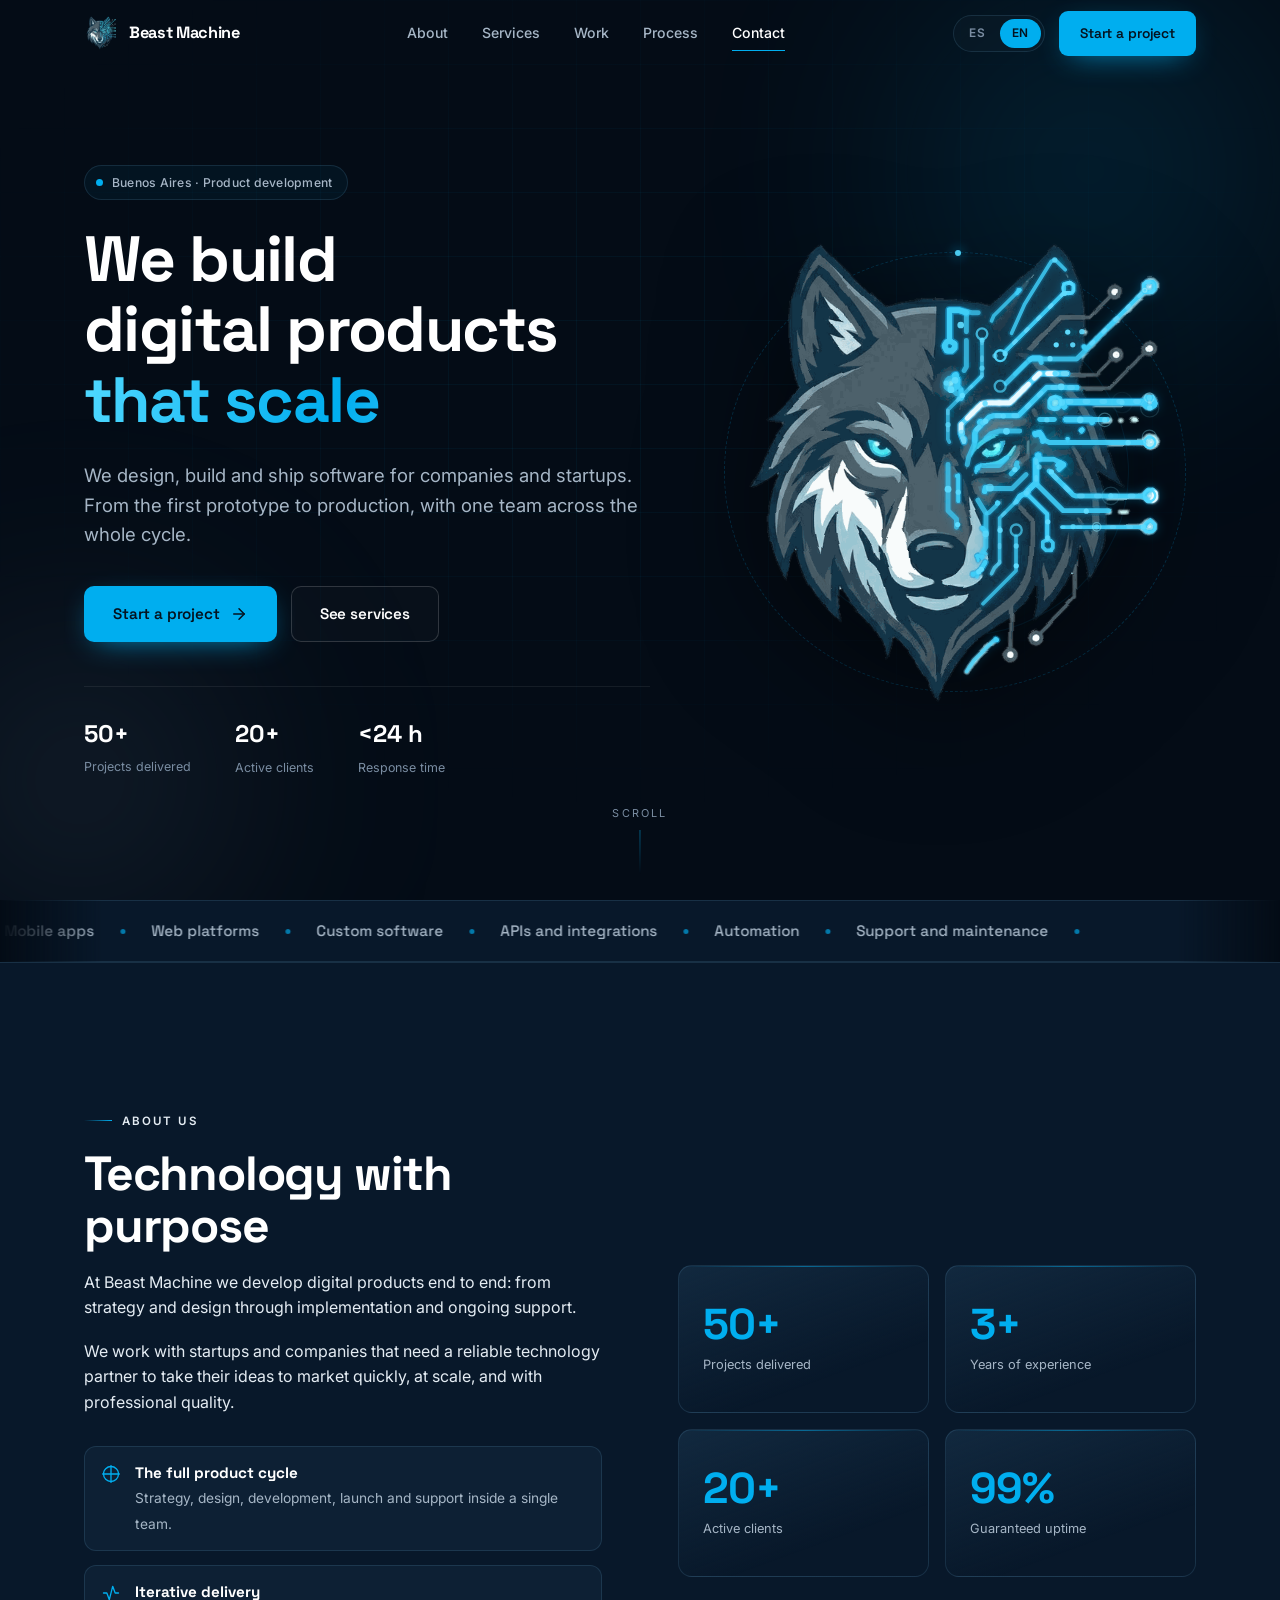
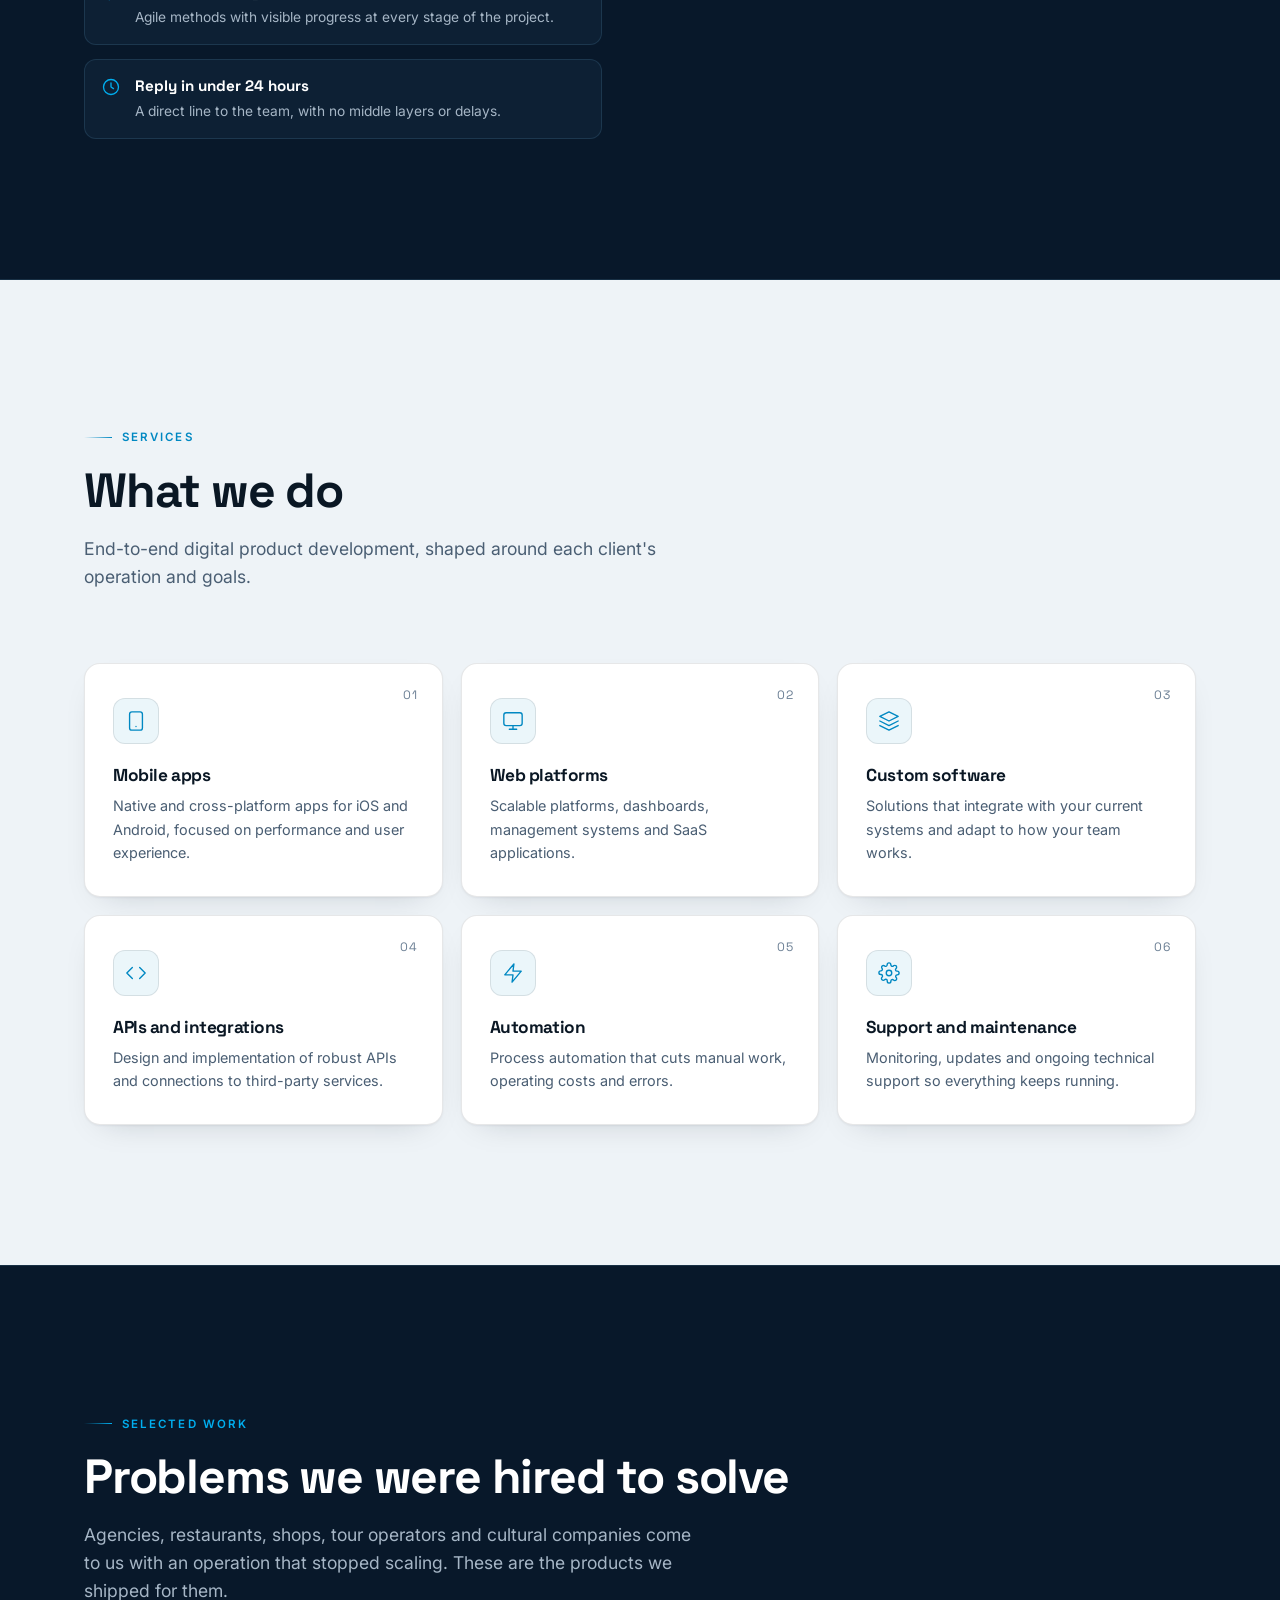
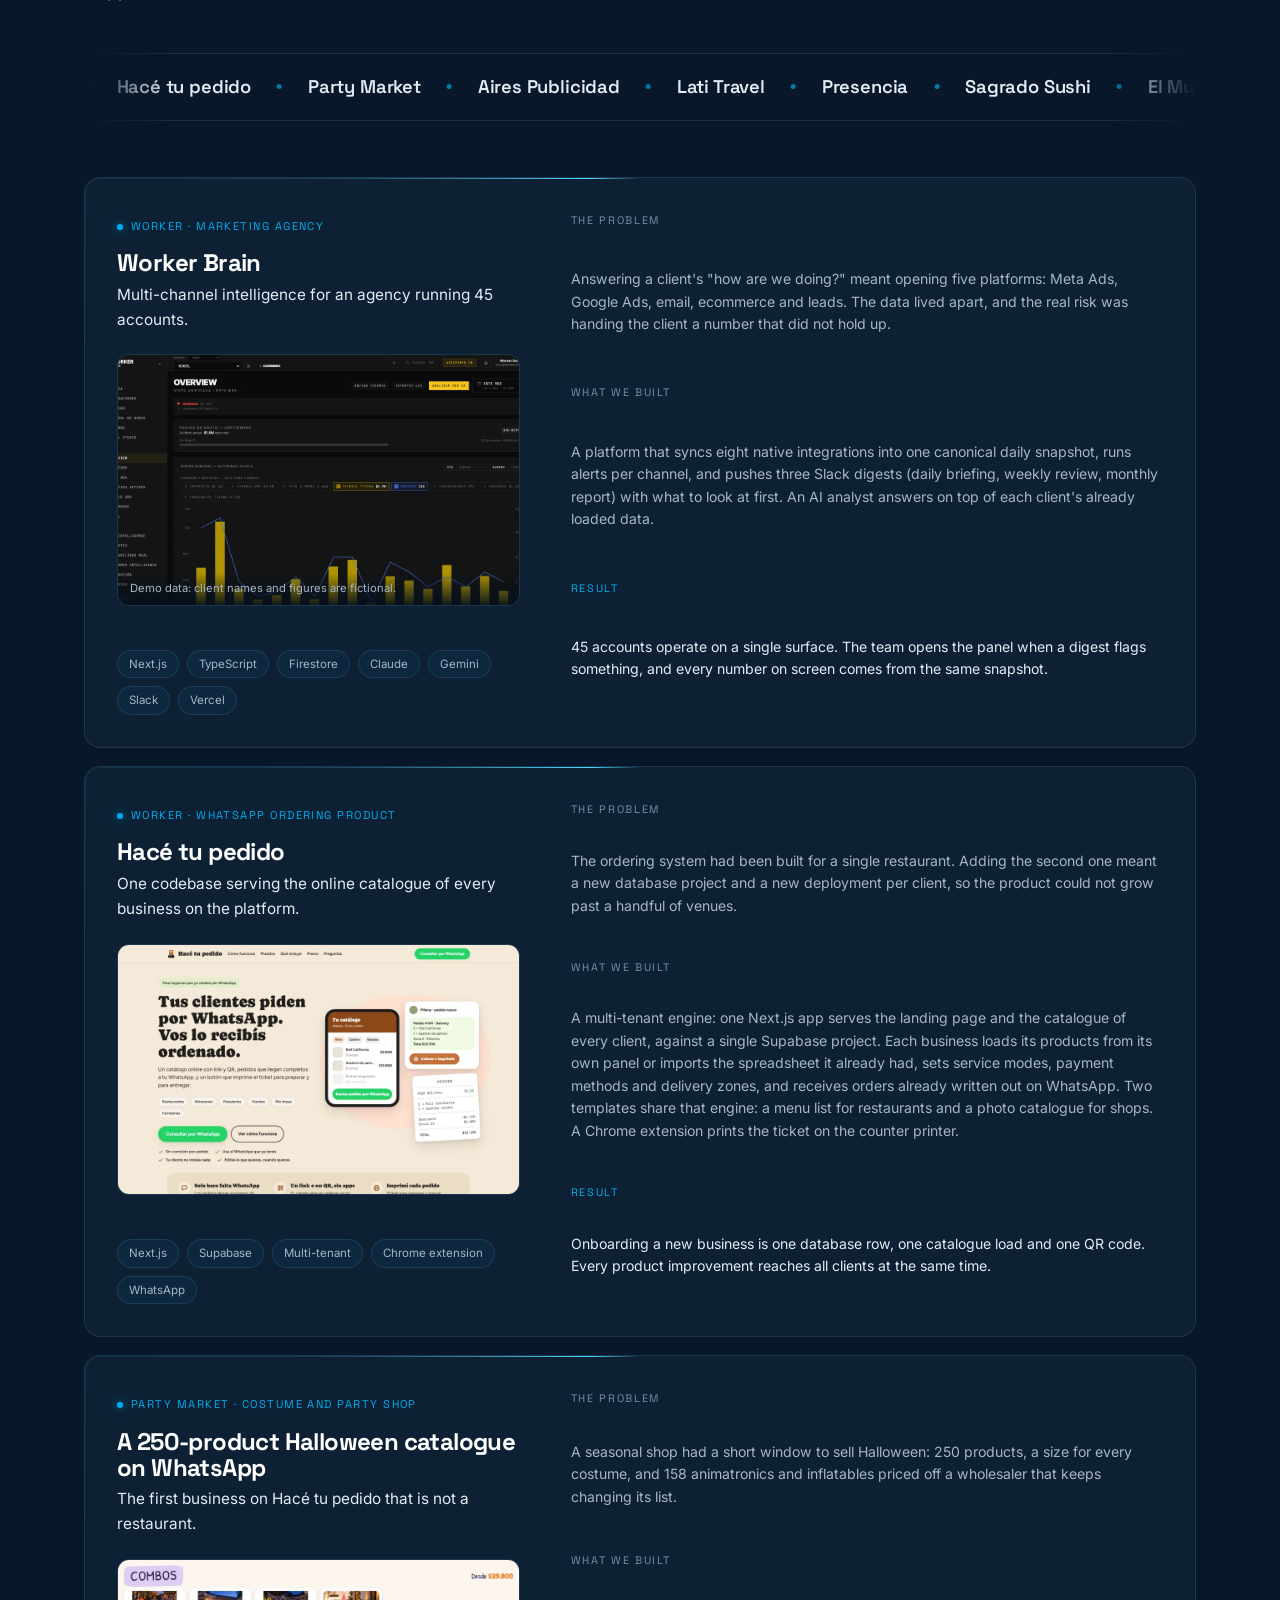
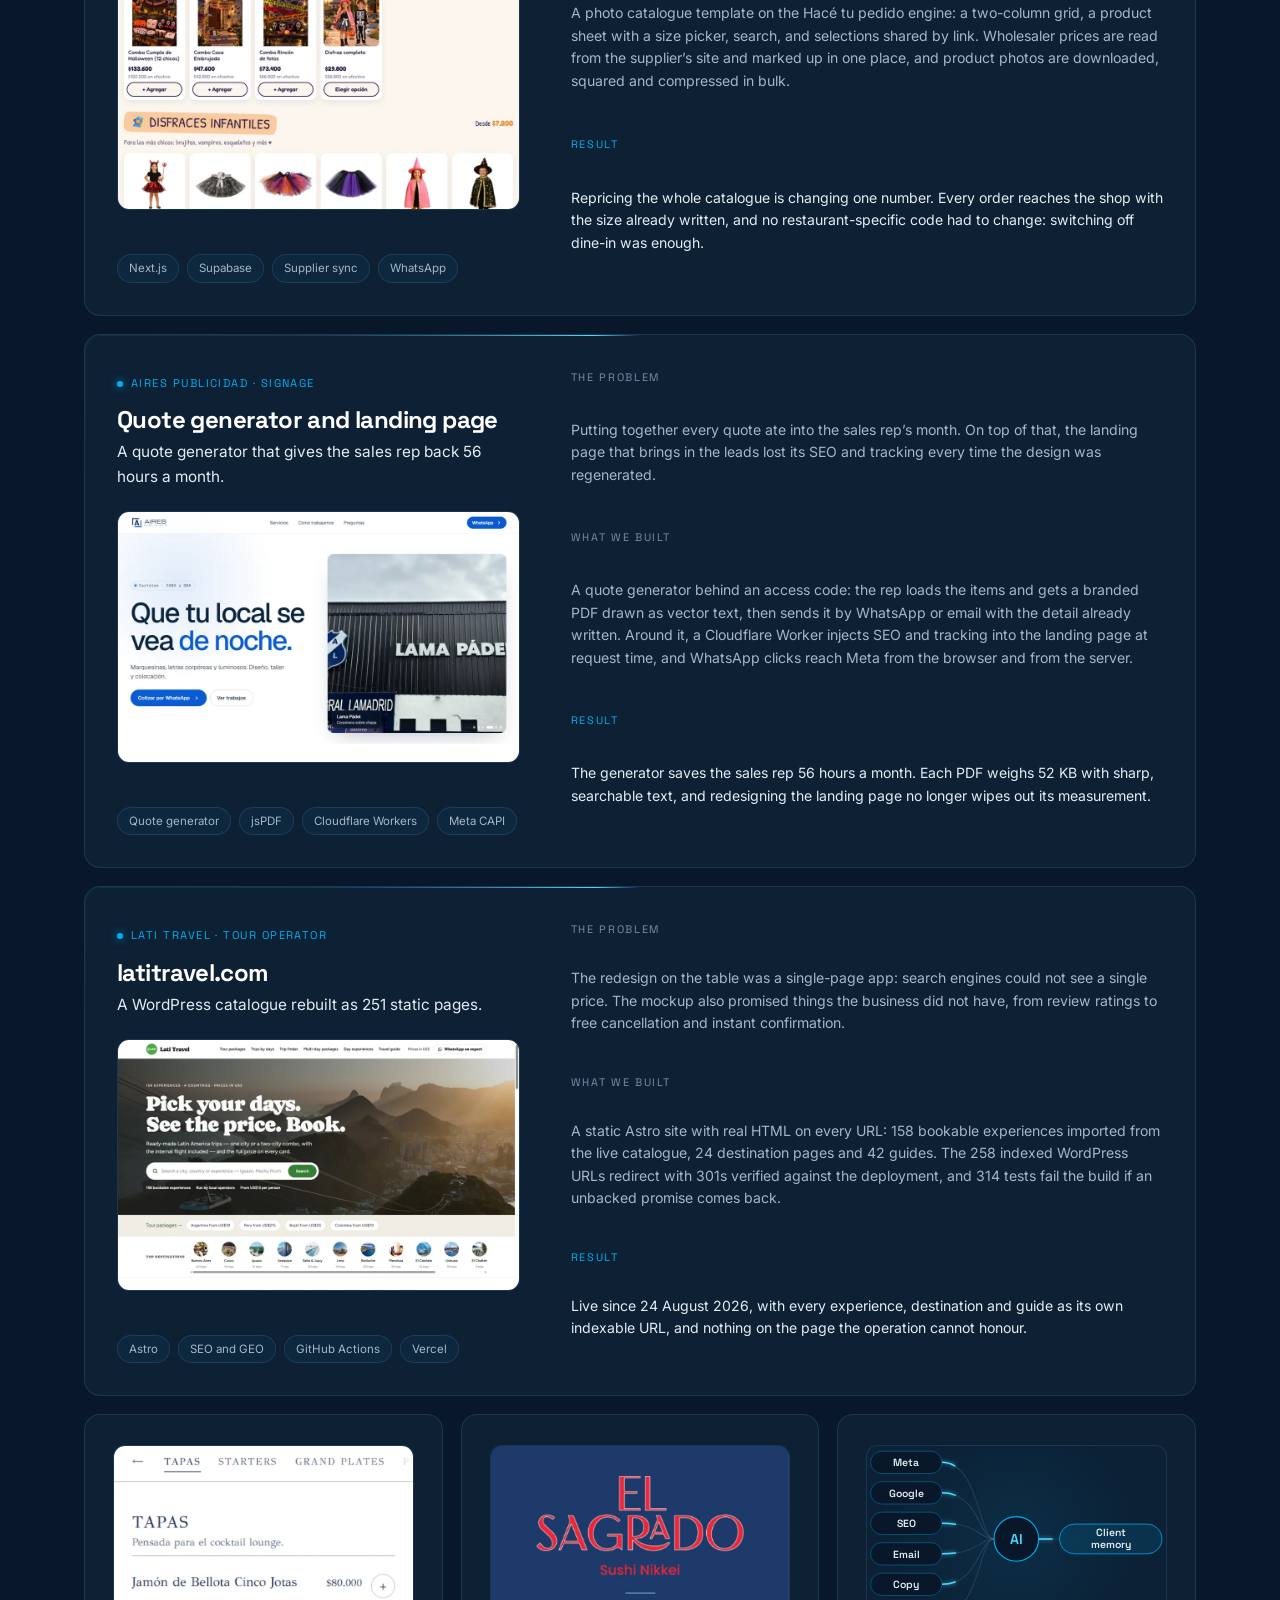
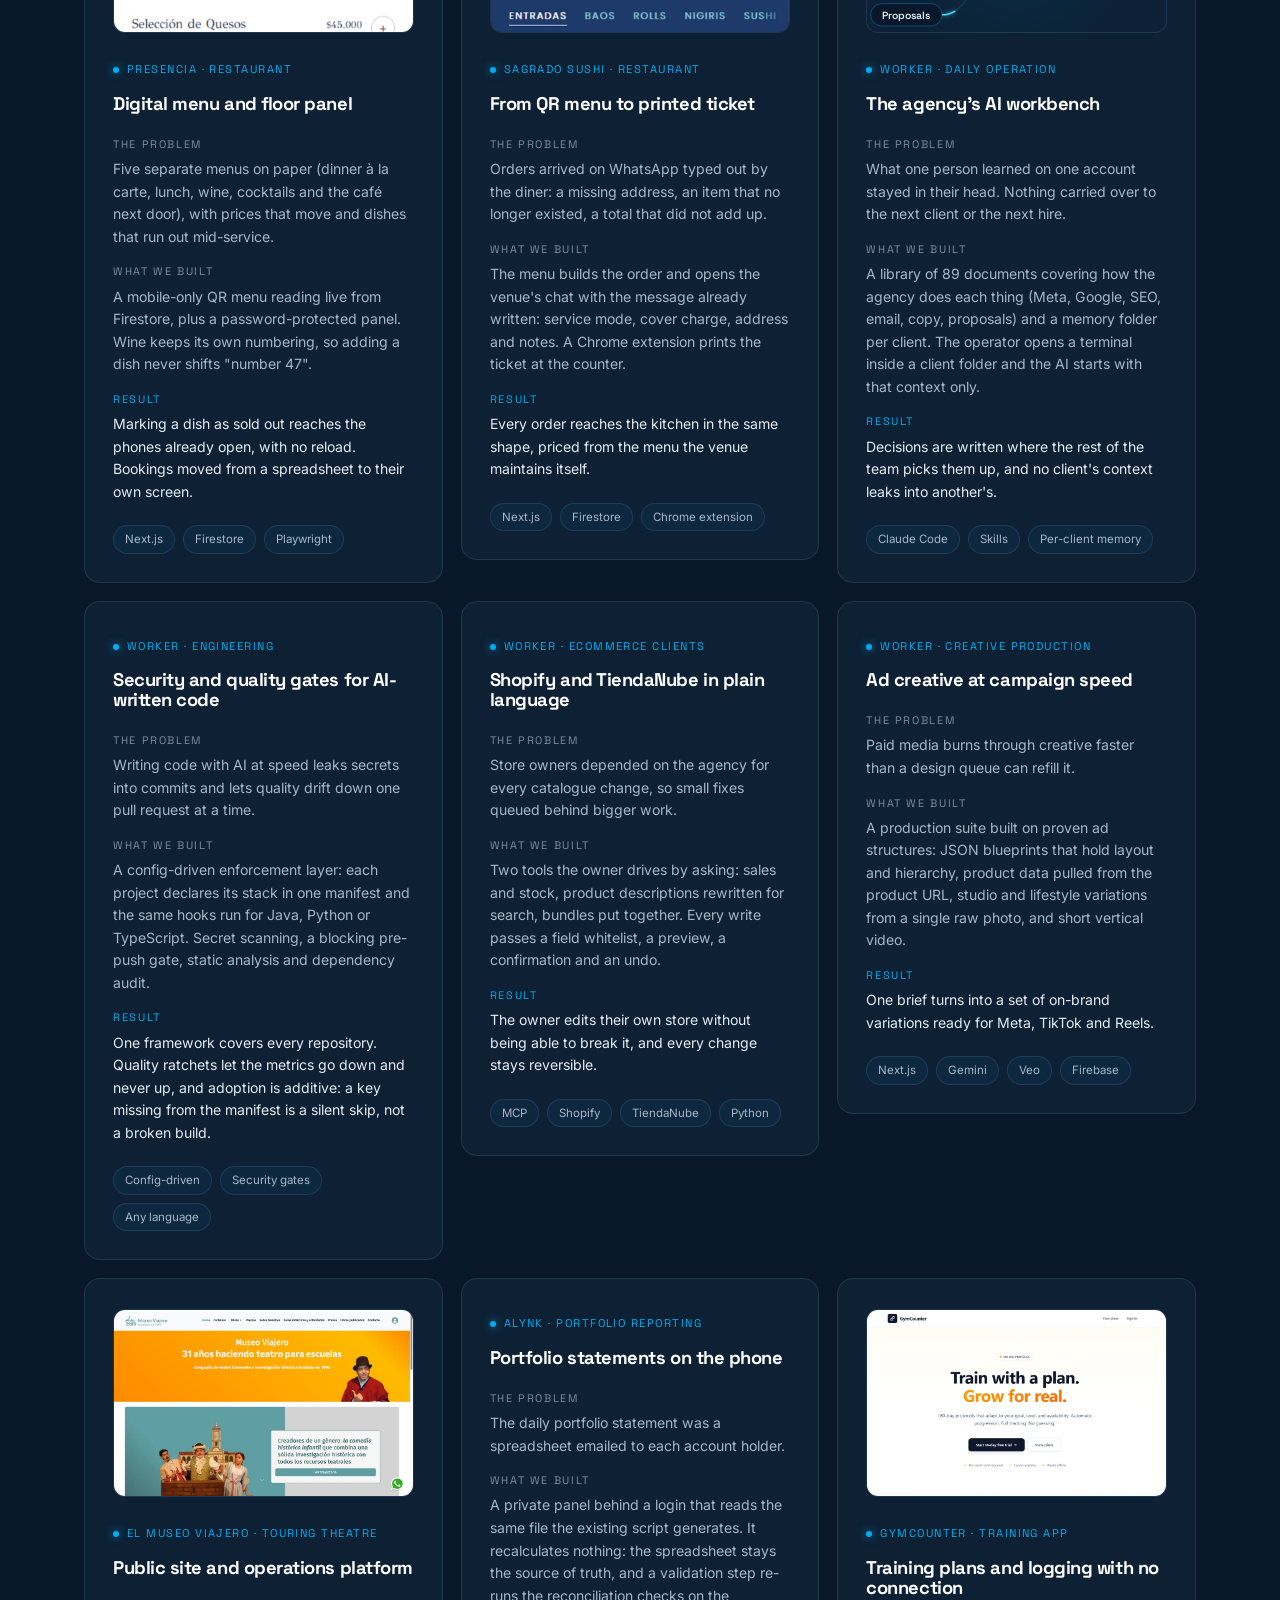
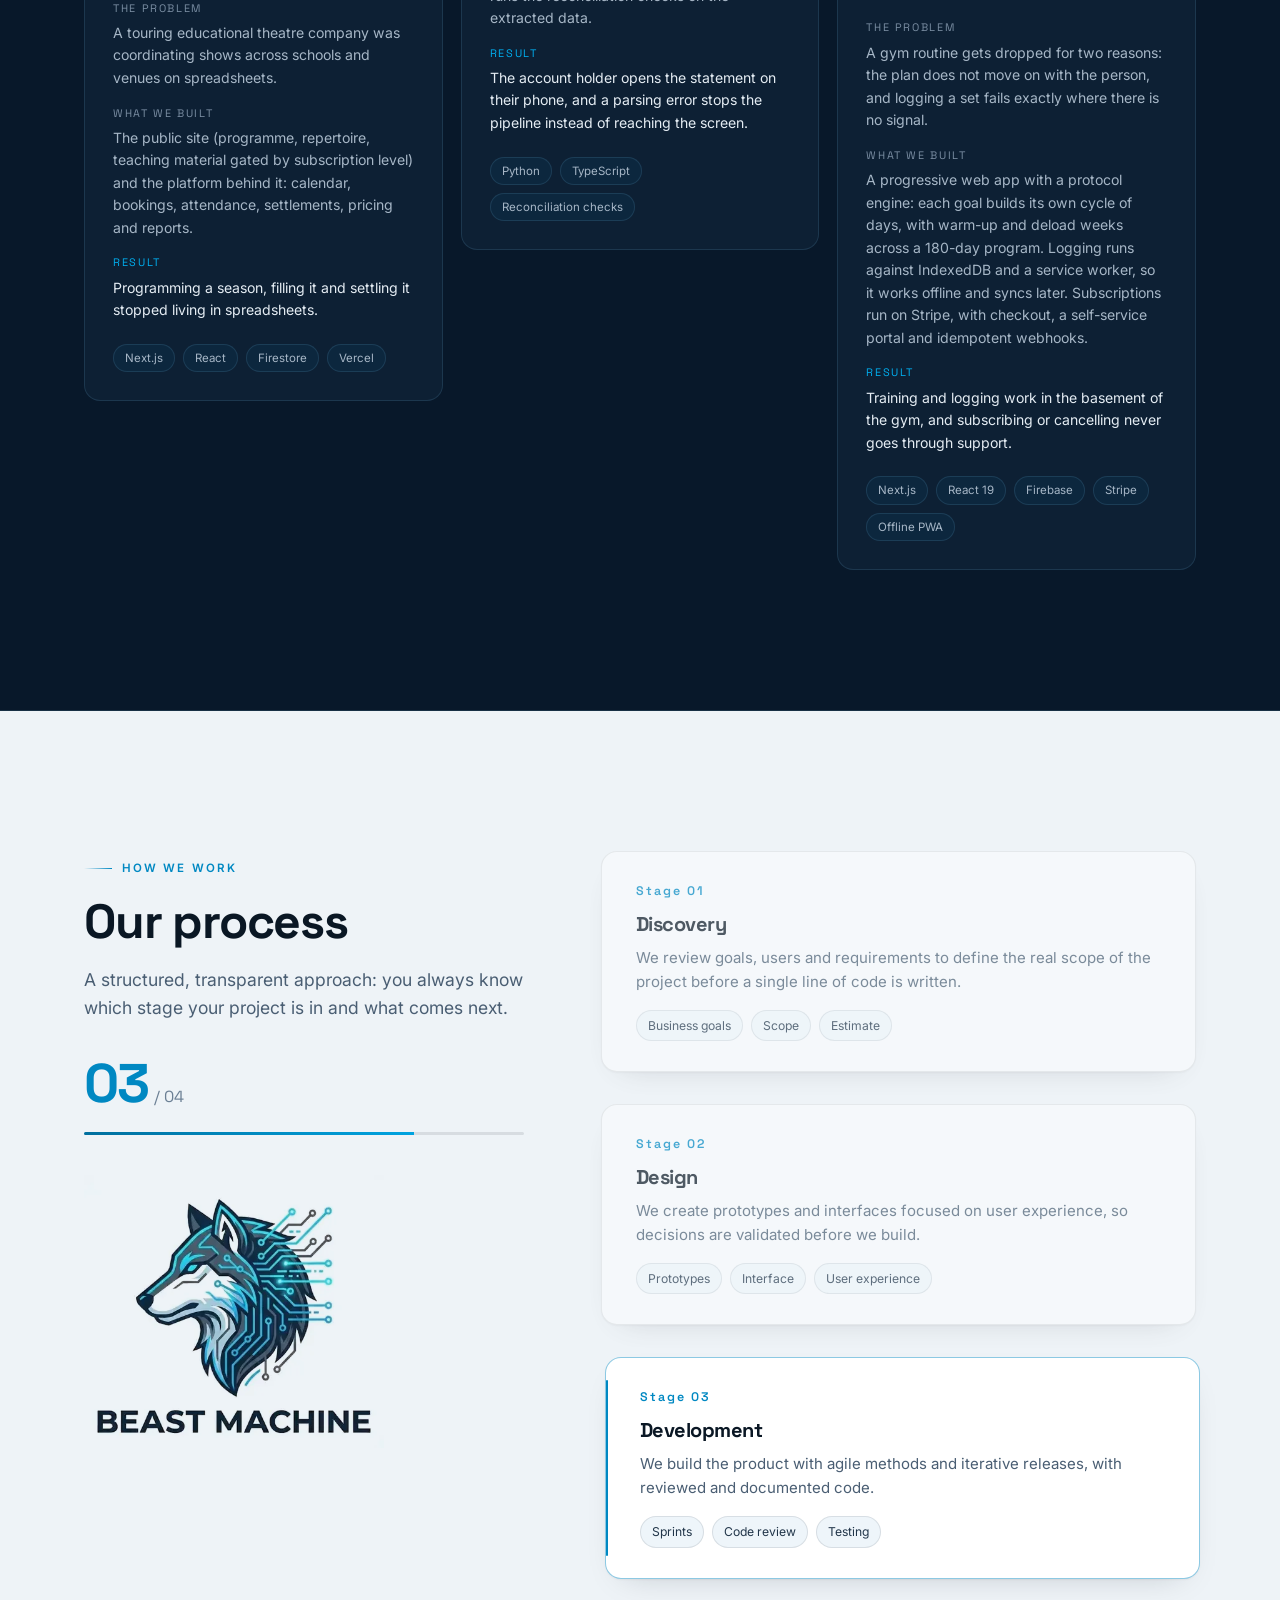
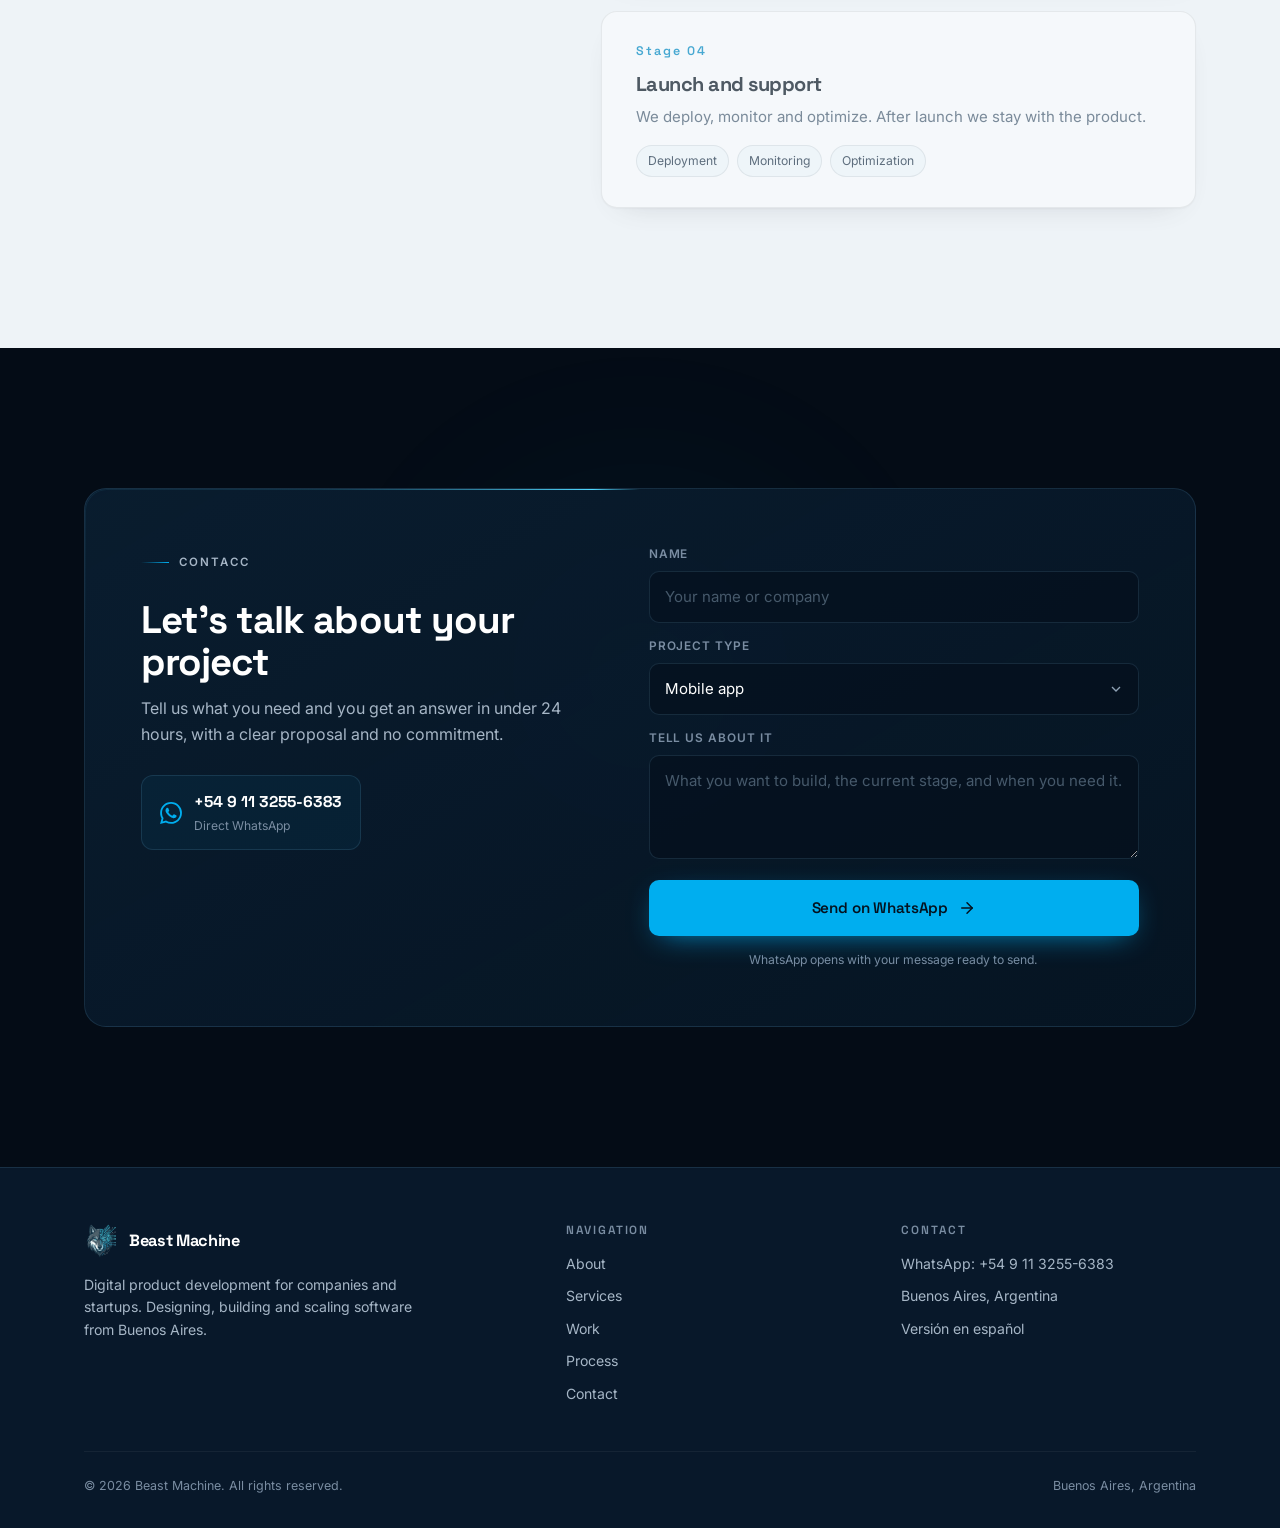
==== commit 8987ea58: "feat(proceso): logo animado del cliente en lugar de la marca estatica El lobo gira de perfil a frent" ====
--- a/index.html
+++ b/index.html
@@ -38,7 +38,7 @@
 <link rel="preload" as="image" href="/assets/img/logo-front-base.png?v=6" type="image/png">
 <link rel="preload" as="image" href="/assets/img/logo-front-circuits.svg?v=9" type="image/svg+xml">
 <link href="https://fonts.googleapis.com/css2?family=Inter:wght@400;500;600&family=Space+Grotesk:wght@500;600;700&display=swap" rel="stylesheet">
-<link rel="stylesheet" href="/assets/css/style.css?v=20">
+<link rel="stylesheet" href="/assets/css/style.css?v=22">
 <noscript><style>.reveal{opacity:1;transform:none}.step{opacity:1}</style></noscript>
 
 <script type="application/ld+json">
@@ -707,7 +707,7 @@
           <p class="section-lead">A structured, transparent approach: you always know which stage your project is in and what comes next.</p>
           <p class="process-counter" aria-hidden="true"><b>01</b> / 04</p>
           <div class="process-rail" aria-hidden="true"><i></i></div>
-          <img class="process-mark" src="/assets/img/logo-side-mark.webp" alt="" width="599" height="600" loading="lazy" aria-hidden="true">
+          <video class="process-mark process-logo" src="/assets/video/wolf-turn.mp4?v=1" poster="/assets/img/wolf-turn.webp?v=1" width="480" height="436" muted loop playsinline preload="none" aria-hidden="true"></video>
         </div>
       </div>
 
@@ -829,6 +829,6 @@
   </div>
 </footer>
 
-<script src="/assets/js/app.js?v=6" defer></script>
+<script src="/assets/js/app.js?v=7" defer></script>
 </body>
 </html>
--- a/assets/css/style.css
+++ b/assets/css/style.css
@@ -1291,3 +1291,17 @@
 .section-light .step li { background: #EEF5FA; color: #22364A; }
 .section-light .process-rail { background: rgba(10, 23, 36, 0.10); }
 .section-light .process-mark { opacity: 0.18; filter: grayscale(0.2) brightness(0.55); }
+
+/* Logo animado de Proceso: el video del cliente (el lobo gira de perfil a
+   frente y vuelve). Viene sobre blanco; multiply lo funde con el papel claro. */
+.section-light .process-logo {
+  max-width: 300px;
+  height: auto;
+  margin-top: 40px;
+  opacity: 1;
+  filter: none;
+  mix-blend-mode: multiply;
+}
+/* sticky crea su propio contexto de apilamiento: sin un fondo adentro, el
+   multiply del video no tiene contra qué fundirse y se ve el recuadro blanco. */
+.section-light .process-sticky { background: #EEF3F7; }
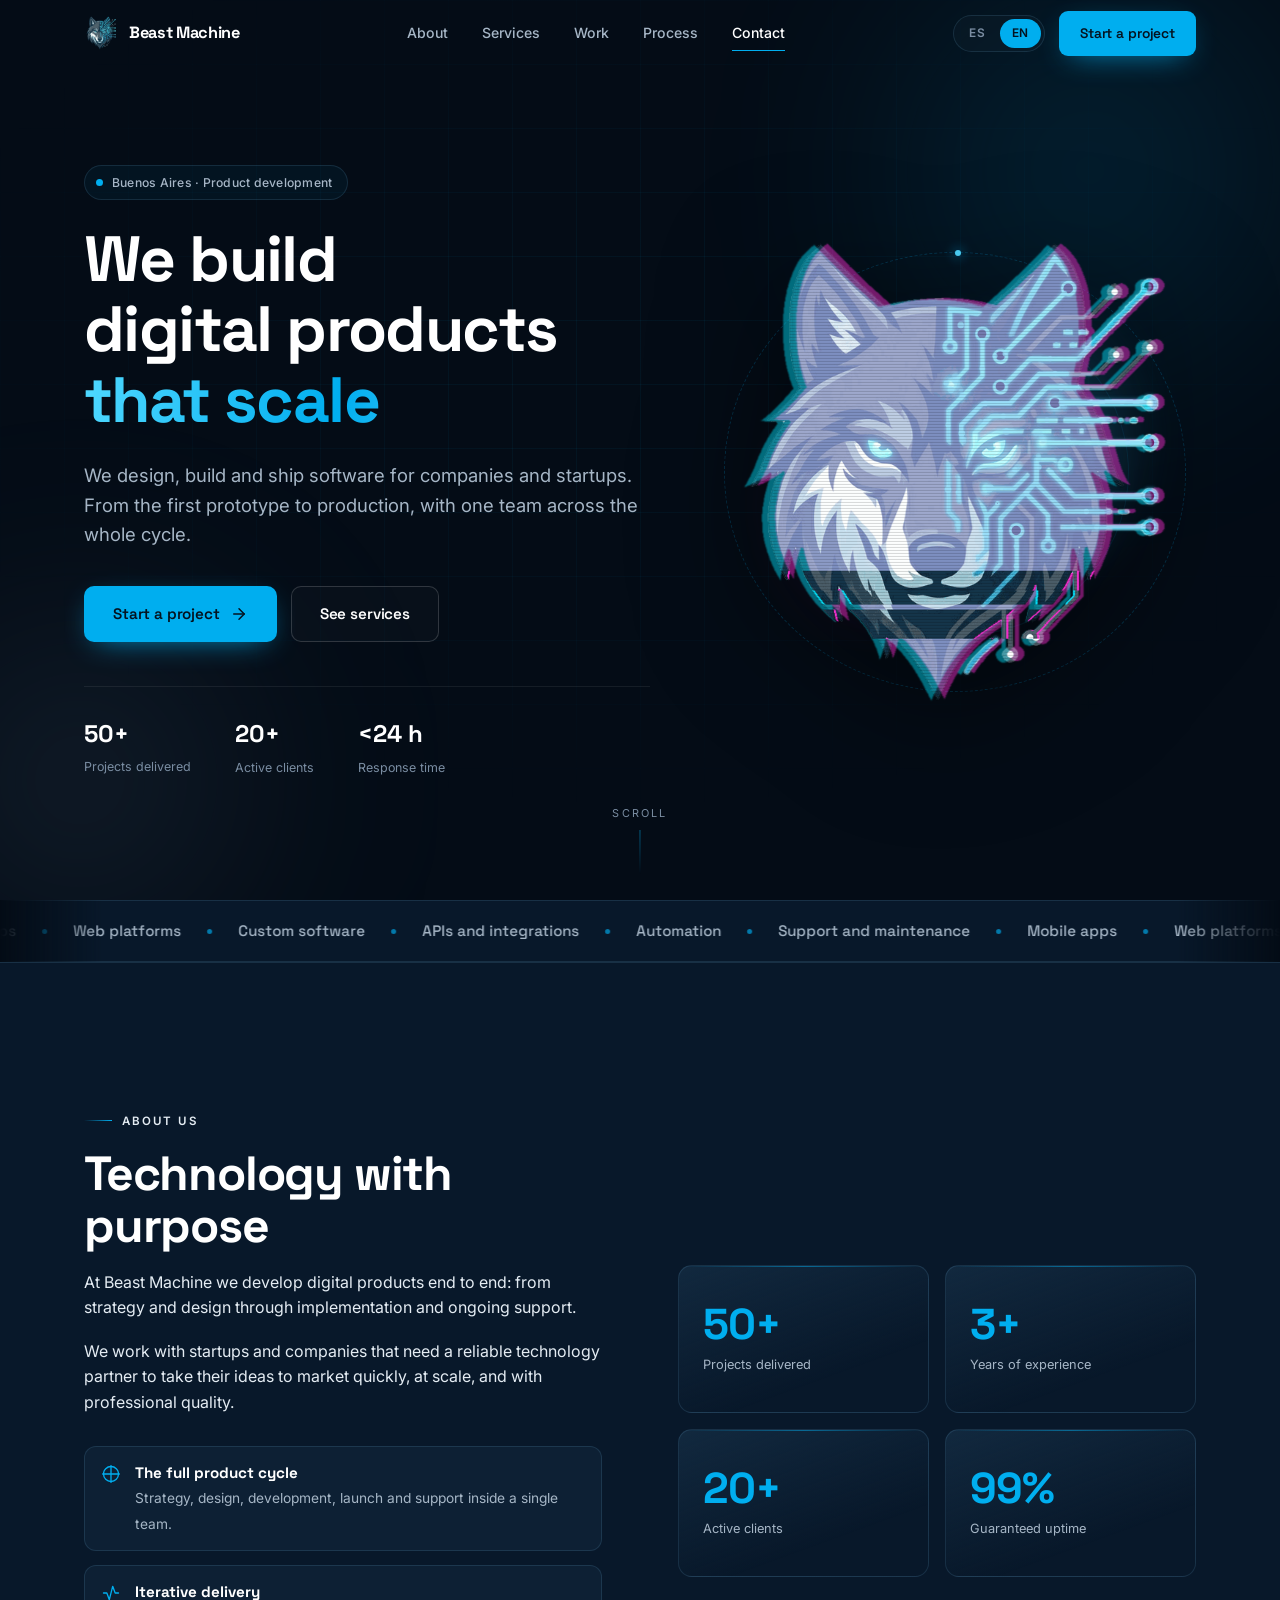
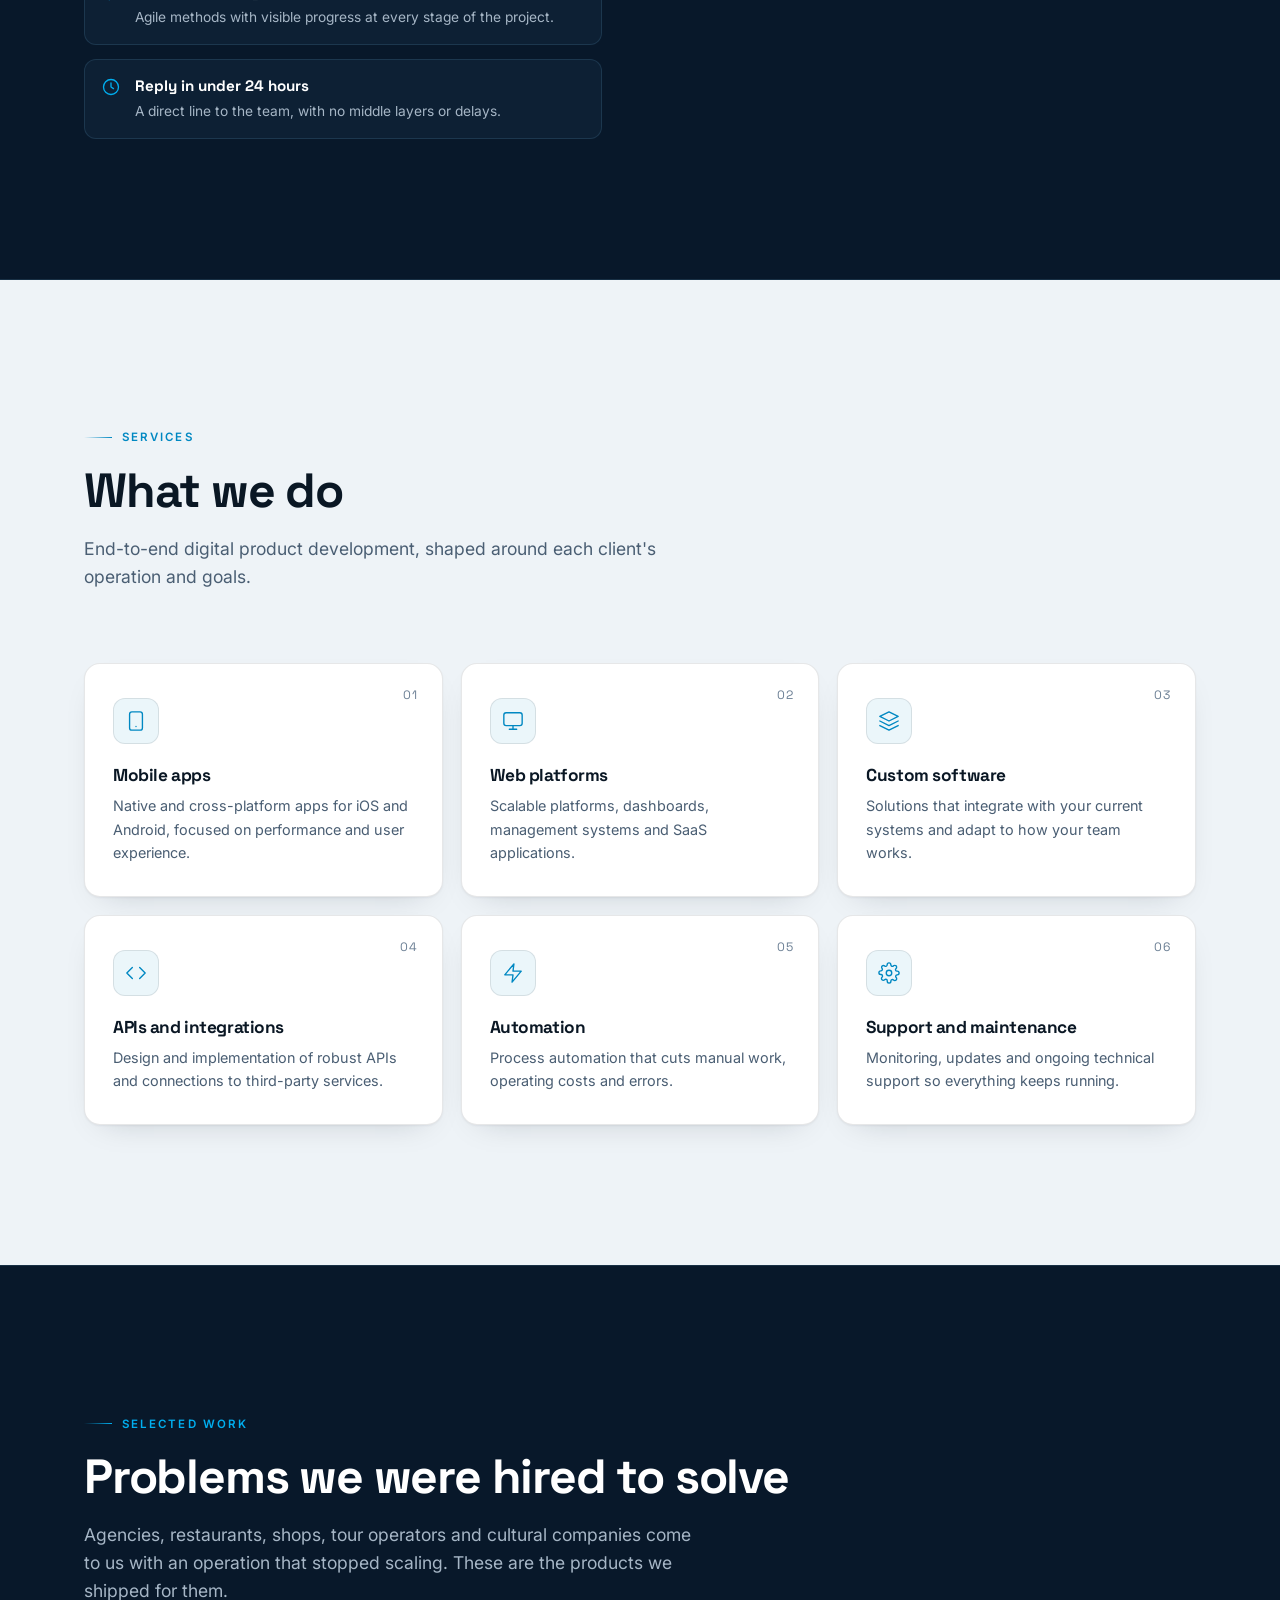
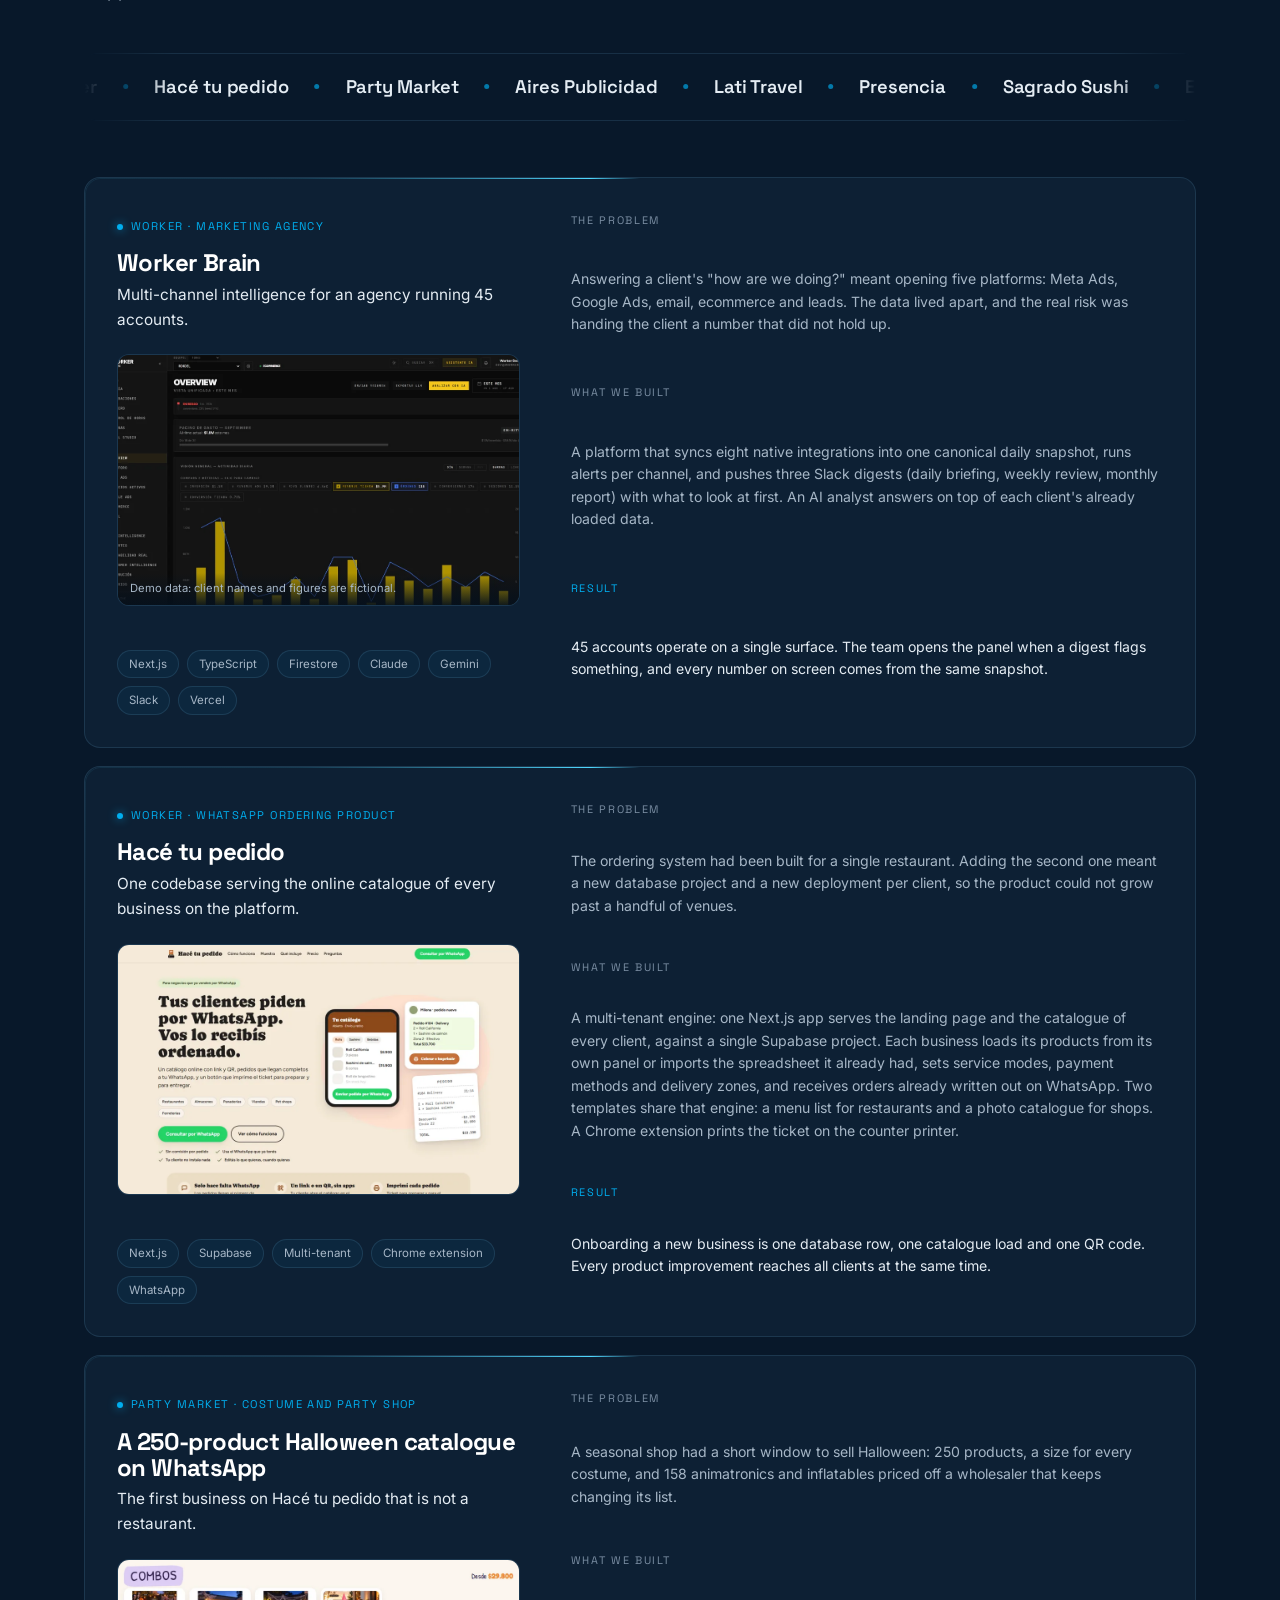
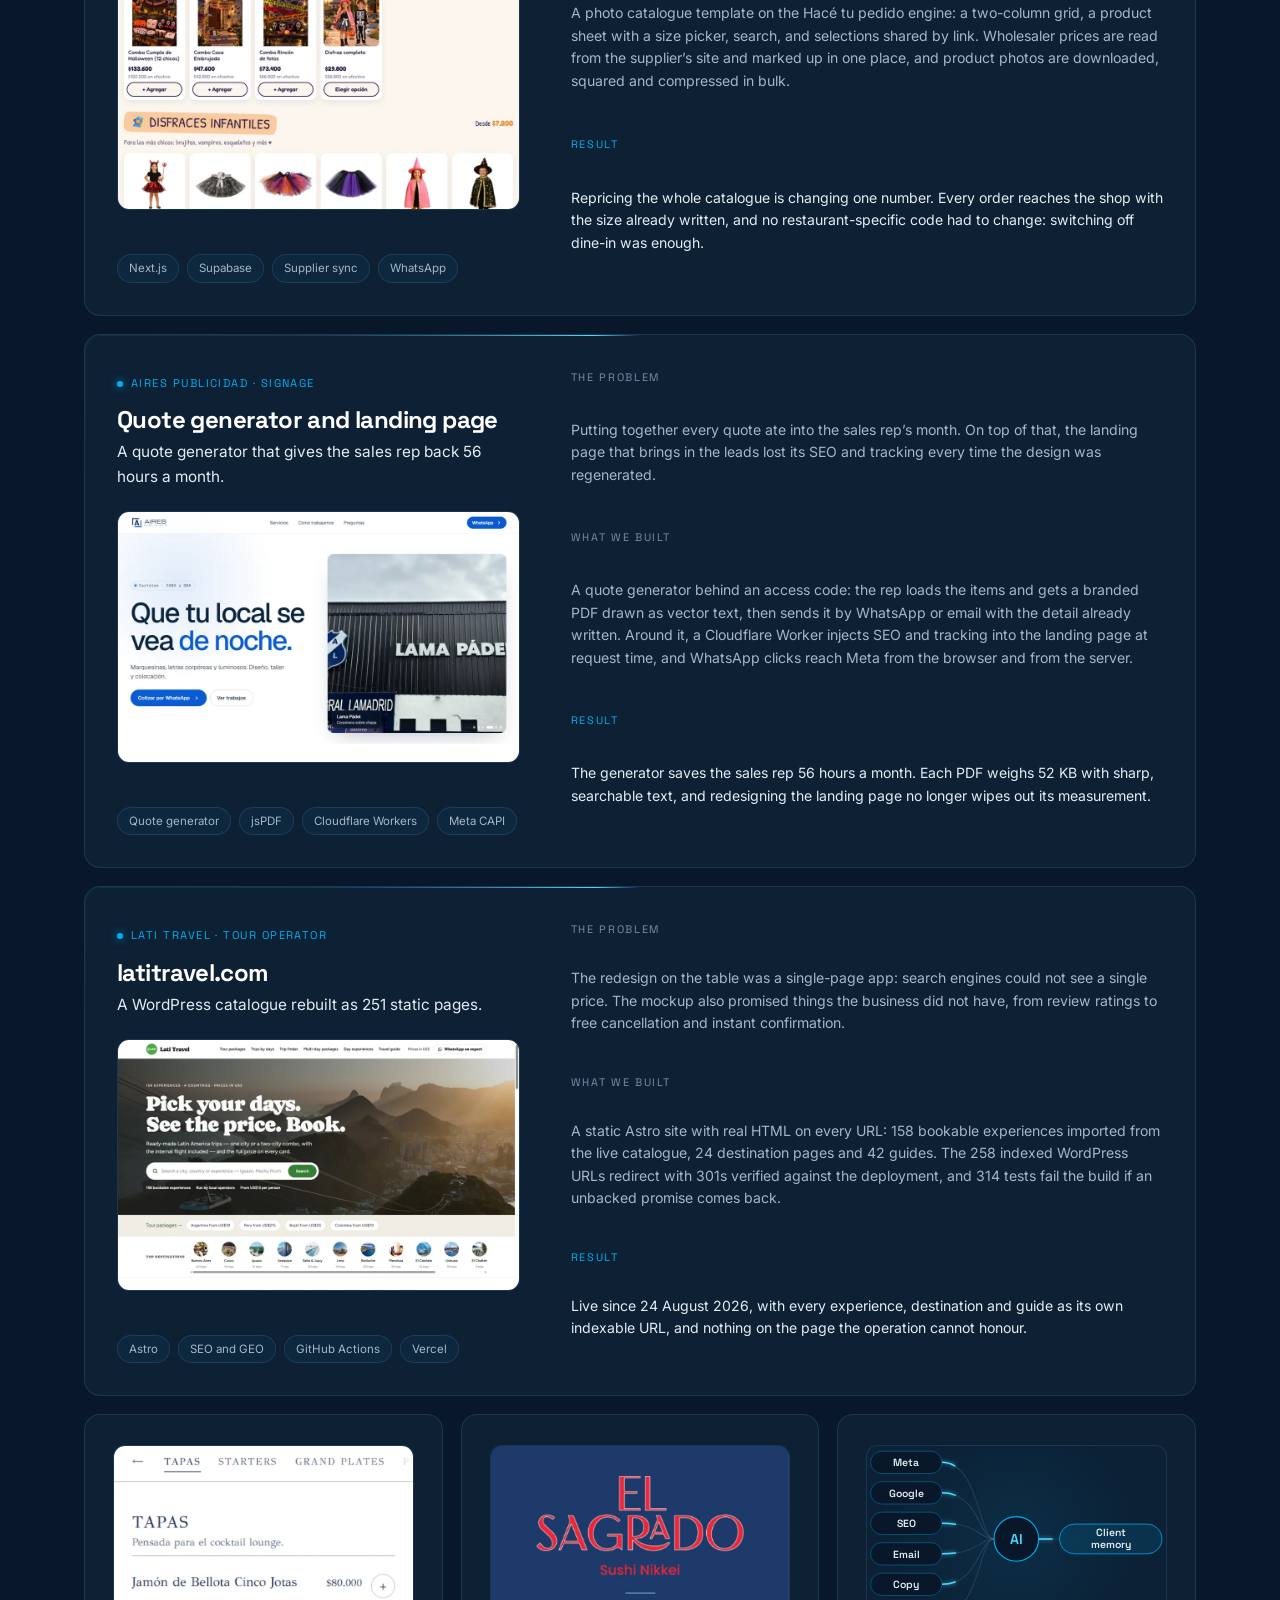
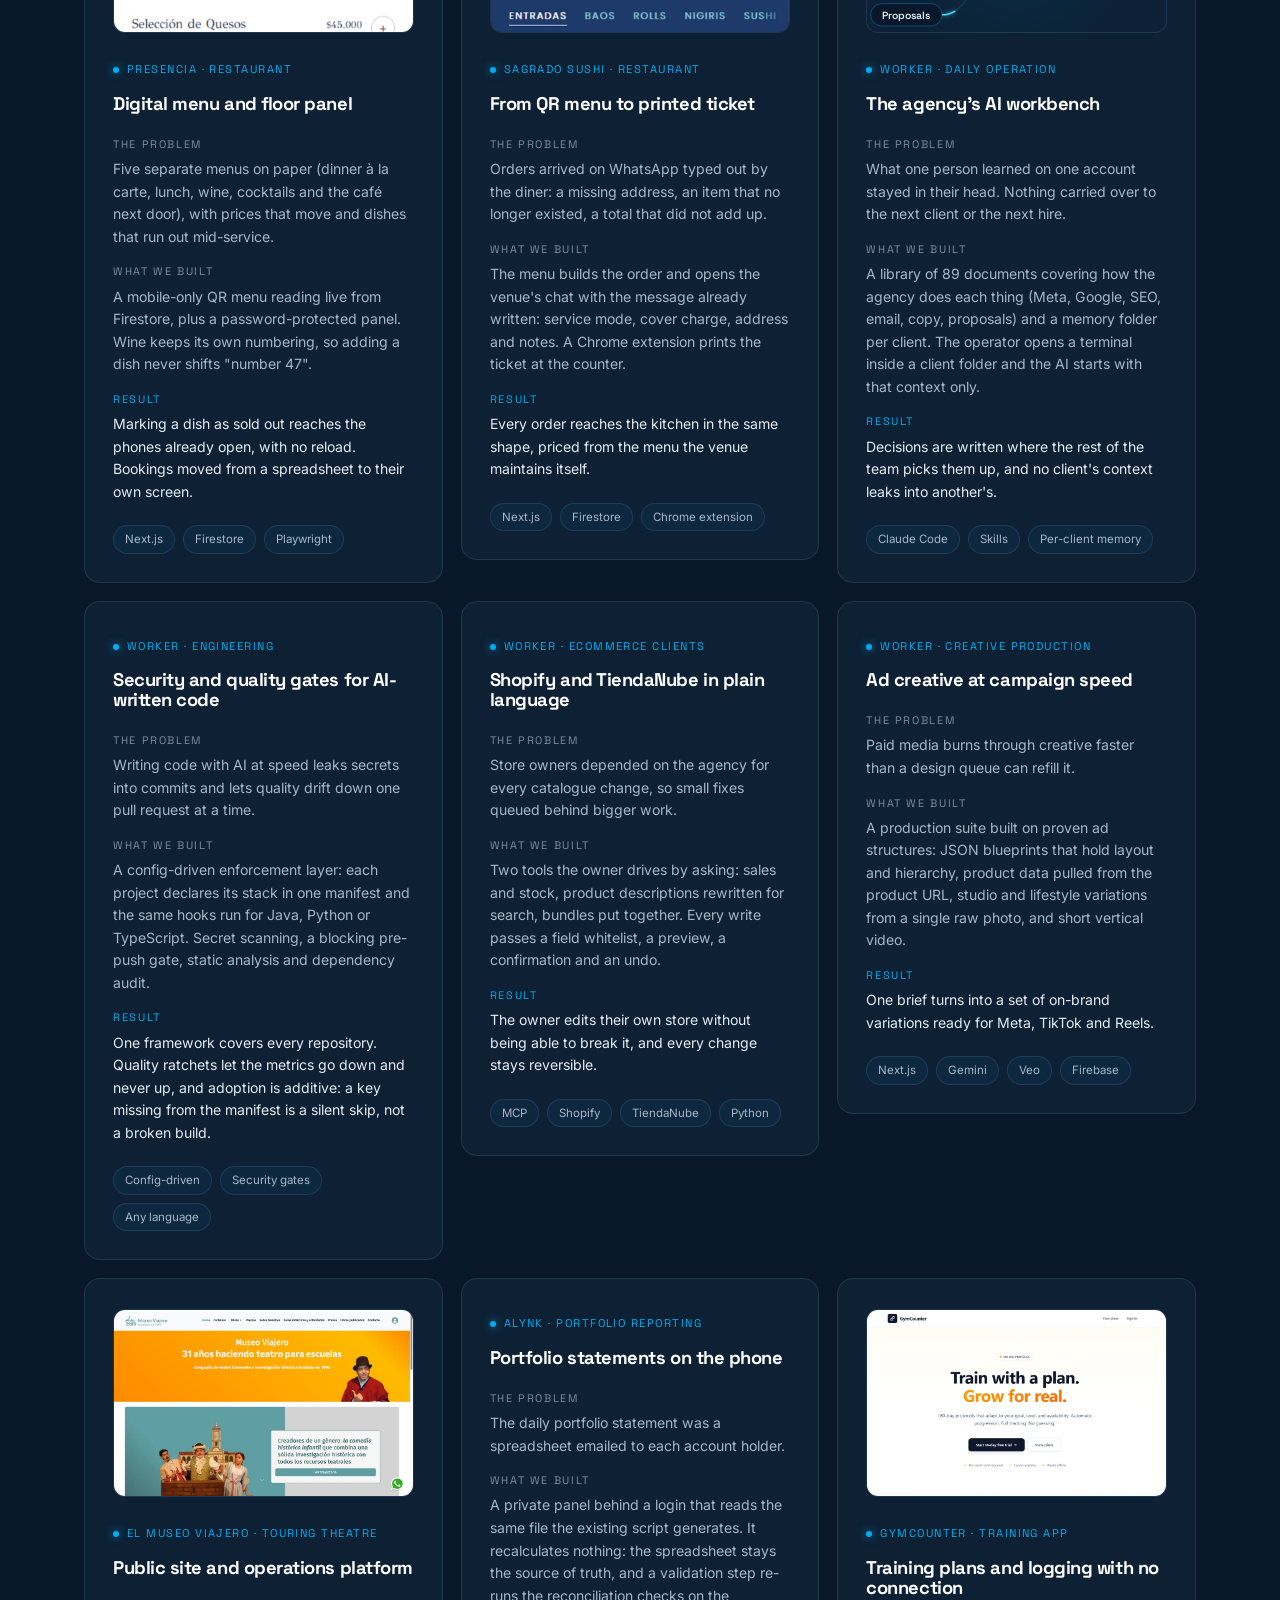
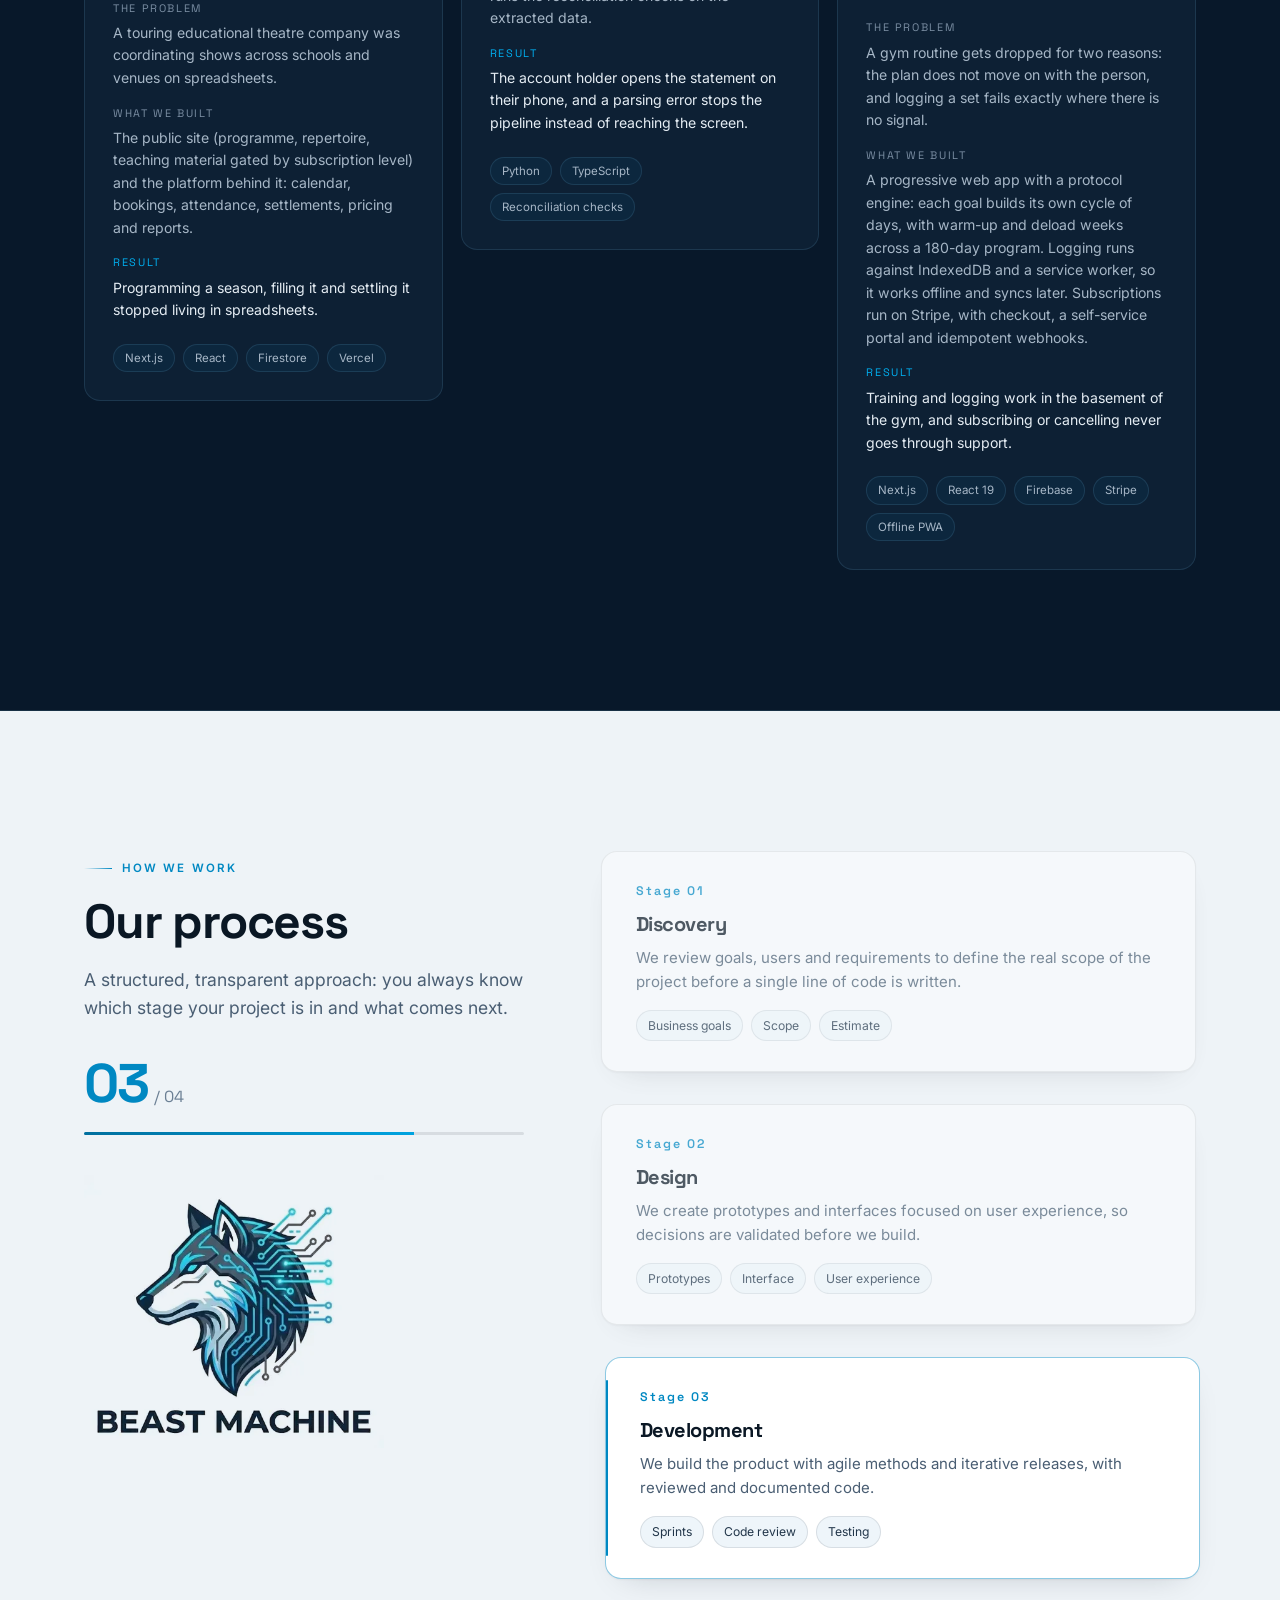
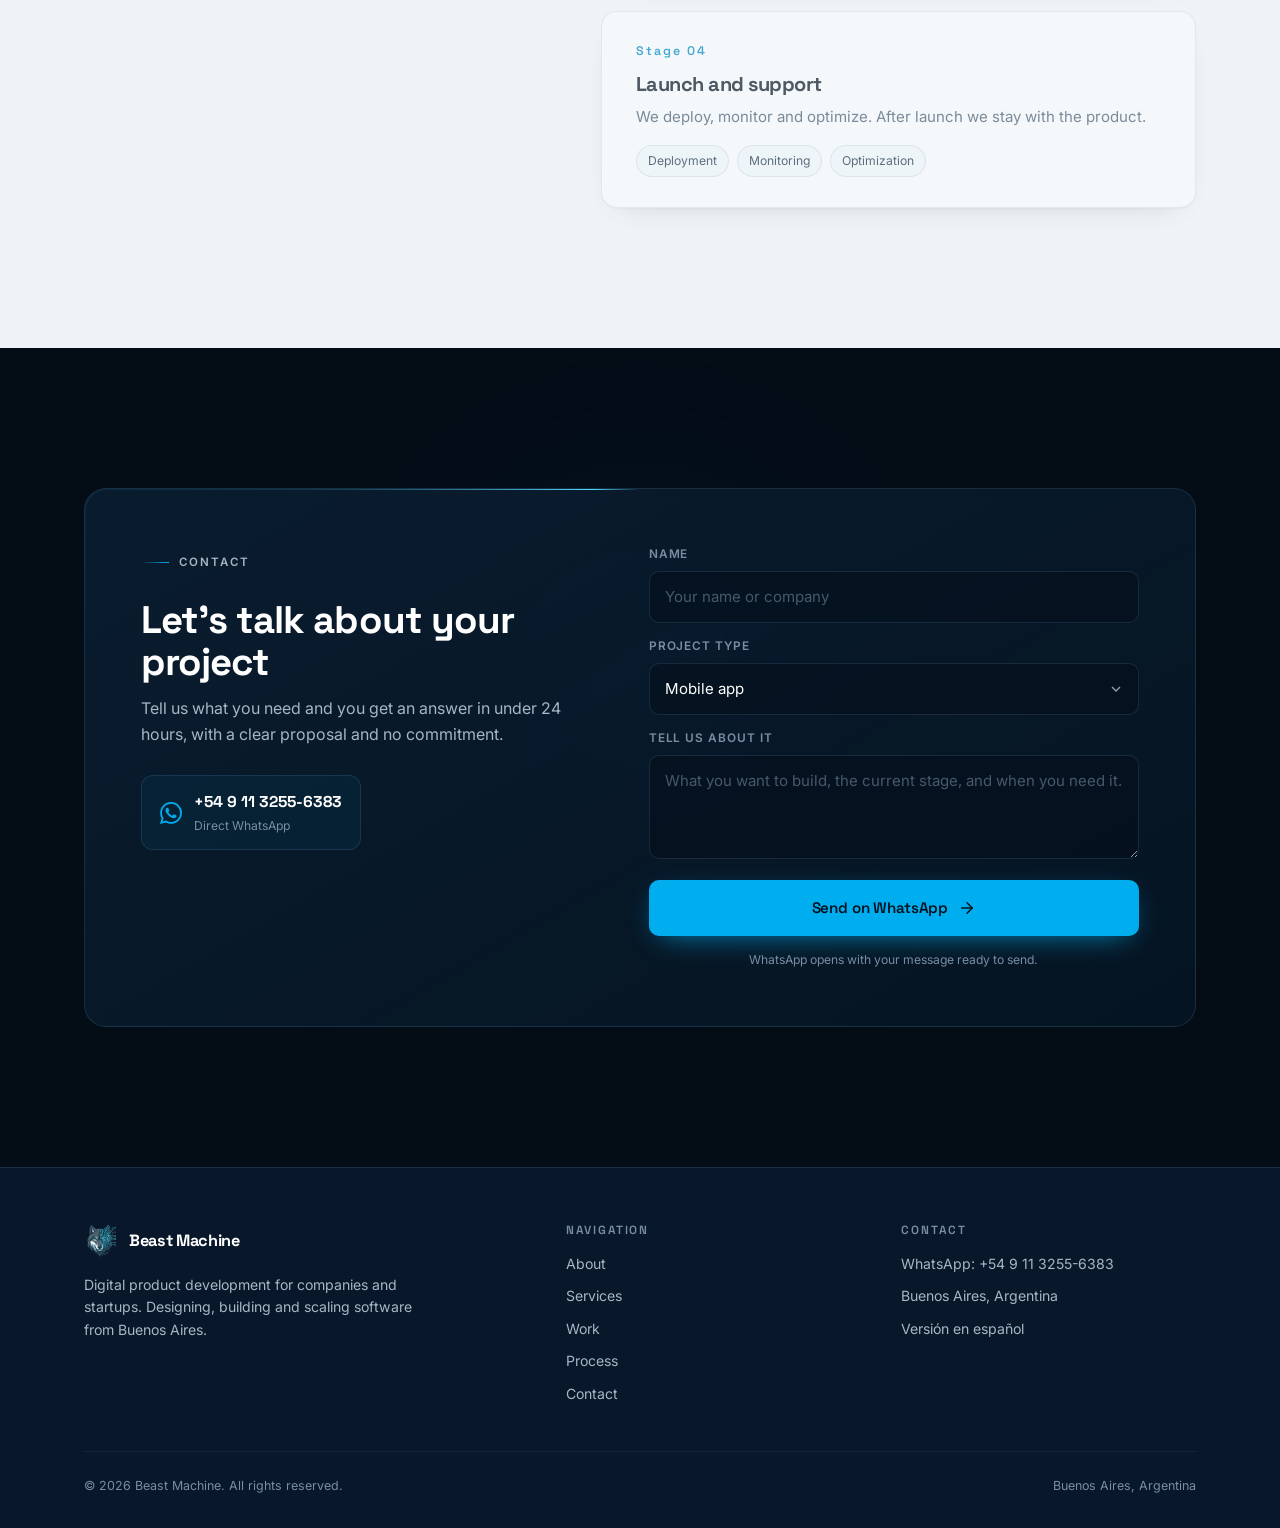
==== commit f998fa37: "feat(hero): logo animado v2 (grunido + cyberpunk) portado de Claude Design - beast-logo.js: port van" ====
--- a/index.html
+++ b/index.html
@@ -38,7 +38,7 @@
 <link rel="preload" as="image" href="/assets/img/logo-front-base.png?v=6" type="image/png">
 <link rel="preload" as="image" href="/assets/img/logo-front-circuits.svg?v=9" type="image/svg+xml">
 <link href="https://fonts.googleapis.com/css2?family=Inter:wght@400;500;600&family=Space+Grotesk:wght@500;600;700&display=swap" rel="stylesheet">
-<link rel="stylesheet" href="/assets/css/style.css?v=22">
+<link rel="stylesheet" href="/assets/css/style.css?v=24">
 <noscript><style>.reveal{opacity:1;transform:none}.step{opacity:1}</style></noscript>
 
 <script type="application/ld+json">
@@ -150,29 +150,29 @@
         <div class="halo"></div>
         <div class="ring"></div>
         <div class="ring r2"></div>
-        <div class="mark hero-mark">
-          <svg class="mark-art" viewBox="0 0 559 625" aria-hidden="true" focusable="false">
-            <defs>
-              <filter id="fur" x="-8%" y="-8%" width="116%" height="116%" color-interpolation-filters="sRGB">
-                <feTurbulence type="fractalNoise" baseFrequency="0.006 0.013" numOctaves="2" seed="7" result="noise">
-                  <animate attributeName="baseFrequency" dur="13s" repeatCount="indefinite"
-                           values="0.006 0.013;0.010 0.019;0.005 0.011;0.006 0.013"
-                           calcMode="spline" keyTimes="0;0.34;0.7;1"
-                           keySplines=".45 0 .55 1;.45 0 .55 1;.45 0 .55 1"/>
-                </feTurbulence>
-                <feDisplacementMap in="SourceGraphic" in2="noise" xChannelSelector="R" yChannelSelector="G">
-                  <animate attributeName="scale" dur="7s" repeatCount="indefinite"
-                           values="5;11;6.5;5" calcMode="spline" keyTimes="0;0.4;0.72;1"
-                           keySplines=".45 0 .55 1;.45 0 .55 1;.45 0 .55 1"/>
-                </feDisplacementMap>
-              </filter>
-            </defs>
-            <g class="mark-organic">
-              <image class="mark-base" href="/assets/img/logo-front-base.png?v=6" width="559" height="625"/>
-              <image class="mark-eyes" href="/assets/img/logo-front-eyes.png?v=6" width="559" height="625"/>
-            </g>
-          </svg>
-          <img class="mark-circuits" src="/assets/img/logo-front-circuits.svg?v=9" alt="" width="559" height="625" aria-hidden="true">
+        <div class="mark hero-mark beast" data-beast>
+          <div class="beast-halo"></div>
+          <div class="beast-halo2"></div>
+          <div class="beast-head">
+            <img class="beast-base" src="/assets/img/logo-front-base.png?v=6" alt="" width="559" height="625">
+            <img class="beast-mark" src="/assets/img/logo-front-mark.png?v=1" alt="" width="559" height="625">
+            <div class="beast-mouth"><div class="beast-teeth-top"><i style="width:12%;height:100%;background:#eef6f9;clip-path:polygon(0 0,100% 0,55% 100%)"></i><i style="width:8%;height:42%;background:#dfeaee;clip-path:polygon(0 0,100% 0,50% 100%)"></i><i style="width:8%;height:36%;background:#dfeaee;clip-path:polygon(0 0,100% 0,50% 100%)"></i><i style="width:8%;height:36%;background:#dfeaee;clip-path:polygon(0 0,100% 0,50% 100%)"></i><i style="width:8%;height:42%;background:#dfeaee;clip-path:polygon(0 0,100% 0,50% 100%)"></i><i style="width:12%;height:100%;background:#eef6f9;clip-path:polygon(0 0,100% 0,45% 100%)"></i></div><div class="beast-teeth-bot"><i style="width:12%;height:100%;background:#e6f0f3;clip-path:polygon(50% 0,100% 100%,0 100%)"></i><i style="width:9%;height:45%;background:#d3e0e5;clip-path:polygon(50% 0,100% 100%,0 100%)"></i><i style="width:9%;height:40%;background:#d3e0e5;clip-path:polygon(50% 0,100% 100%,0 100%)"></i><i style="width:9%;height:45%;background:#d3e0e5;clip-path:polygon(50% 0,100% 100%,0 100%)"></i><i style="width:12%;height:100%;background:#e6f0f3;clip-path:polygon(50% 0,100% 100%,0 100%)"></i></div></div>
+            <img class="beast-jaw" src="/assets/img/logo-front-mark.png?v=1" alt="" width="559" height="625">
+            <img class="beast-snout" src="/assets/img/logo-front-mark.png?v=1" alt="" width="559" height="625">
+            <div class="beast-svg"></div>
+            <img class="beast-eyes" src="/assets/img/logo-front-eyes.png?v=6" alt="" width="559" height="625">
+            <div class="beast-lid beast-lid-l"></div>
+            <div class="beast-lid beast-lid-r"></div>
+            <div class="beast-rgb beast-rgb-c"></div>
+            <div class="beast-rgb beast-rgb-m"></div>
+            <img class="beast-slice" src="/assets/img/logo-front-mark.png?v=1" alt="" width="559" height="625">
+            <img class="beast-slice" src="/assets/img/logo-front-mark.png?v=1" alt="" width="559" height="625">
+            <img class="beast-slice" src="/assets/img/logo-front-mark.png?v=1" alt="" width="559" height="625">
+            <div class="beast-scan"></div>
+          </div>
+          <div class="beast-ring" style="--ring:#ff2bd6"></div>
+          <div class="beast-ring" style="--ring:#4cc6f2"></div>
+          <div class="beast-ring" style="--ring:#ff2bd6"></div>
         </div>
       </div>
     </div>
@@ -829,6 +829,7 @@
   </div>
 </footer>
 
-<script src="/assets/js/app.js?v=7" defer></script>
+<script src="/assets/js/app.js?v=8" defer></script>
+<script src="/assets/js/beast-logo.js?v=1" defer></script>
 </body>
 </html>
--- a/assets/css/style.css
+++ b/assets/css/style.css
@@ -532,65 +532,53 @@
 }
 @keyframes spin { to { transform: rotate(360deg); } }
 
-/* layered logo
-   1. .mark-art   svg con la ilustracion y los ojos, con filtro de pelaje animado
-   2. .mark-eyes  capa de ojos: parpadea
-   3. .mark-circuits  svg externo con los circuitos vectorizados y animados      */
+/* Logo animado del hero (beast-logo.js): capas apiladas sobre la misma caja
+   559x625. Sin JS se ve sólo .beast-mark, el logo completo. */
 .mark {
   position: relative;
   width: min(100%, 410px);
   aspect-ratio: 559 / 625;
-  will-change: transform;
-}
-
-.mark-art {
-  display: block;
-  width: 100%;
-  height: auto;
-  overflow: visible;
-  filter: drop-shadow(0 30px 60px rgba(0, 0, 0, 0.55));
-  transform-origin: 50% 62%;
-  animation: beast-breathe 7s ease-in-out infinite;
-}
-
-/* la bestia respira: apenas se nota, pero saca al logo de la quietud */
-@keyframes beast-breathe {
-  0%, 100% { transform: scale(1) rotate(0deg); }
-  35% { transform: scale(1.014) rotate(-0.35deg); }
-  70% { transform: scale(1.006) rotate(0.25deg); }
-}
-
-/* el filtro se corta cuando el hero sale de pantalla: es lo mas caro de la pagina */
-.mark-organic { filter: url(#fur); }
-.hero.is-idle .mark-organic { filter: none; }
-
-.mark-eyes {
-  transform-box: fill-box;
-  transform-origin: 50% 45.3%;
-  animation: blink 8.4s infinite 2.2s;
-}
-
-/* dos parpadeos por ciclo, el segundo doble, como un ojo real */
-@keyframes blink {
-  0%, 32% { transform: scaleY(1); }
-  33.4% { transform: scaleY(0.05); }
-  34.8% { transform: scaleY(1); }
-  74% { transform: scaleY(1); }
-  75.2% { transform: scaleY(0.05); }
-  76.4% { transform: scaleY(1); }
-  78% { transform: scaleY(0.05); }
-  79.4%, 100% { transform: scaleY(1); }
-}
-
-/* los circuitos van FUERA del grupo filtrado: el feDisplacementMap rasteriza lo
-   que filtra y les comia el filo. La base ya no los trae dibujados, asi que no hay
-   nada abajo con que desalinearse cuando el pelaje se mueve. */
-.mark-circuits {
-  position: absolute;
-  inset: 0;
-  width: 100%;
-  filter: drop-shadow(0 0 5px rgba(0, 174, 239, 0.34));
-  pointer-events: none;
+}
+.beast { cursor: pointer; filter: drop-shadow(0 30px 60px rgba(0, 0, 0, 0.55)); }
+.beast-head { position: absolute; inset: 0; will-change: transform; }
+.beast-head > img, .beast-svg, .beast-rgb, .beast-scan {
+  position: absolute; inset: 0; width: 100%; height: 100%; pointer-events: none;
+}
+.beast-head > img:not(.beast-mark), .beast-mouth, .beast-rgb, .beast-scan,
+.beast-halo, .beast-halo2, .beast-ring { opacity: 0; }
+.beast.is-live .beast-mark { opacity: 0; }
+.beast-halo, .beast-halo2 { position: absolute; border-radius: 50%; pointer-events: none; }
+.beast-halo { left: 45%; top: 10%; width: 55%; height: 65%; background: radial-gradient(closest-side, rgba(56, 189, 248, 0.35), rgba(56, 189, 248, 0)); filter: blur(24px); }
+.beast-halo2 { left: 5%; top: 30%; width: 50%; height: 55%; background: radial-gradient(closest-side, rgba(255, 43, 214, 0.28), rgba(255, 43, 214, 0)); filter: blur(28px); }
+.beast-mouth {
+  position: absolute; left: 35.6%; top: 73.2%; width: 20%; height: 8%;
+  border-radius: 45% 45% 50% 50% / 25% 25% 75% 75%;
+  background: radial-gradient(ellipse at 50% 35%, #4a0a2a, #16030d 55%, #05060c);
+  box-shadow: inset 0 0 10px rgba(255, 43, 214, 0.55);
+  transform: scaleY(0); transform-origin: 50% 0; overflow: hidden;
+}
+.beast-teeth-top, .beast-teeth-bot { position: absolute; display: flex; justify-content: space-between; }
+.beast-teeth-top { left: 8%; right: 8%; top: 0; height: 46%; align-items: flex-start; }
+.beast-teeth-bot { left: 16%; right: 16%; bottom: 0; height: 38%; align-items: flex-end; }
+.beast-teeth-top i, .beast-teeth-bot i { display: block; }
+.beast-jaw { clip-path: polygon(35.8% 73.9%, 55.5% 73.9%, 56.9% 80%, 51% 85.6%, 40.8% 85.6%, 34.9% 80%); }
+.beast-snout { clip-path: polygon(36.7% 61.6%, 54.6% 61.6%, 55.8% 73.9%, 35.4% 73.9%); transform-origin: 45% 74%; }
+.beast-eyes { mix-blend-mode: screen; }
+.beast-lid { position: absolute; top: 41.8%; height: 5.6%; border-radius: 50% 50% 45% 45%; transform: scaleY(0); transform-origin: 50% 0; pointer-events: none; }
+.beast-lid-l { left: 27.7%; width: 8%; background: #44555f; border-bottom: 2px solid #0a1620; }
+.beast-lid-r { left: 55.2%; width: 8.4%; background: #0f2a3b; border-bottom: 2px solid #4cc6f2; }
+.beast-rgb, .beast-scan {
+  -webkit-mask: url(/assets/img/logo-front-mark.png?v=1) center / 100% 100% no-repeat;
+  mask: url(/assets/img/logo-front-mark.png?v=1) center / 100% 100% no-repeat;
+}
+.beast-rgb { mix-blend-mode: screen; }
+.beast-rgb-c { background: #00e5ff; }
+.beast-rgb-m { background: #ff2bd6; }
+.beast-scan { background: repeating-linear-gradient(0deg, rgba(0, 0, 0, 0.28) 0 1px, transparent 1px 3px); }
+.beast-ring {
+  position: absolute; left: 45.6%; top: 76%; width: 20%; aspect-ratio: 1;
+  margin-left: -10%; margin-top: -10%; border-radius: 50%;
+  border: 1.5px solid var(--ring); pointer-events: none;
 }
 
 .scroll-cue {
@@ -1118,7 +1106,7 @@
 
 @media (max-width: 1000px) {
   .hero-inner { grid-template-columns: 1fr; }
-  .hero-visual { order: -1; max-width: 300px; margin-inline: auto; }
+  .hero-visual { order: -1; width: 100%; max-width: 300px; margin-inline: auto; }
   .hero-visual .mark { width: min(78%, 260px); }
   .hero-lead { max-width: none; }
   .services-grid { grid-template-columns: repeat(2, 1fr); }
@@ -1138,7 +1126,6 @@
 
 @media (max-width: 700px) {
   /* el logo mide 230 px en telefono: el filtro de pelaje no se nota y cuesta bateria */
-  .mark-organic { filter: none; }
 }
 
 @media (max-width: 640px) {
@@ -1172,9 +1159,6 @@
   .hero h1 .line > span { transform: none; }
   .hero-fade { opacity: 1; }
   .step { opacity: 1; }
-  .mark-circuits { filter: none; }
-  .mark-organic { filter: none; }
-  .mark-eyes { animation: none; }
 }
 
 /* ── Movimiento: efectos portados de Magic UI ──────────────────────────────
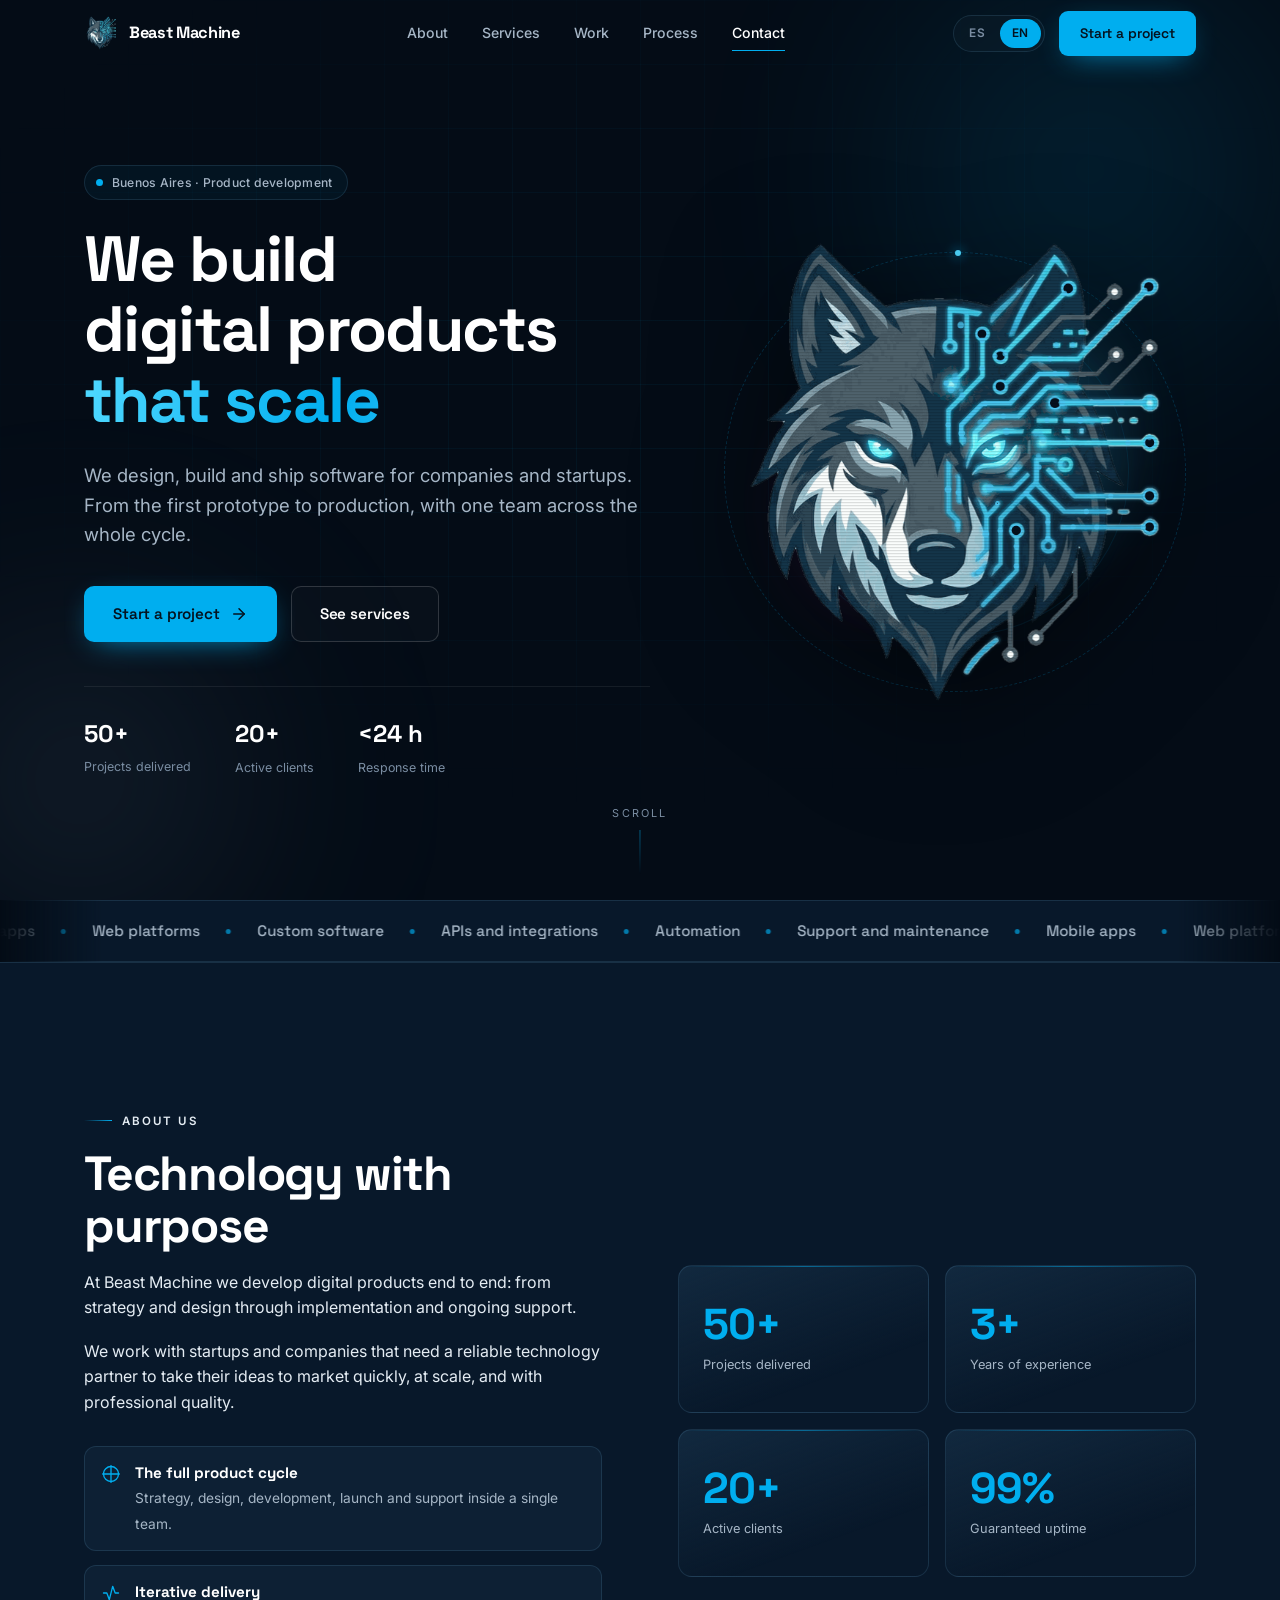
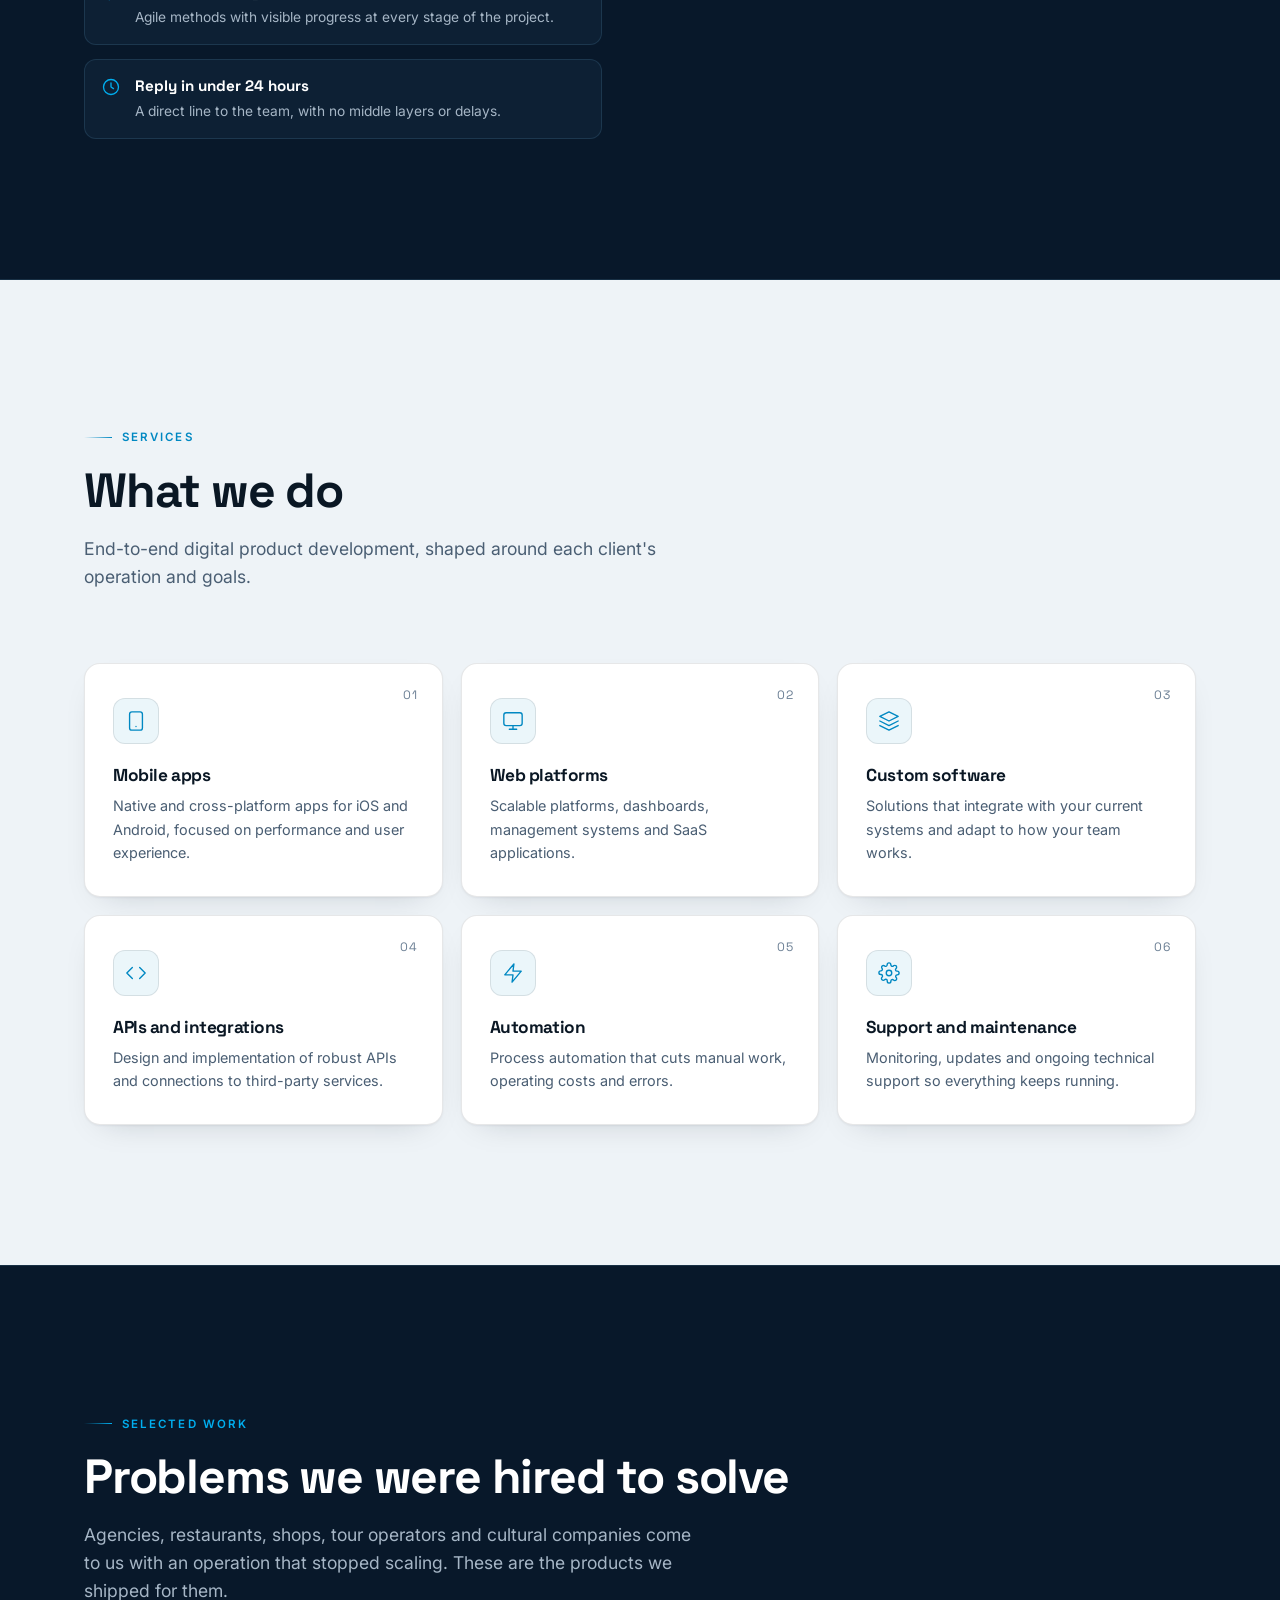
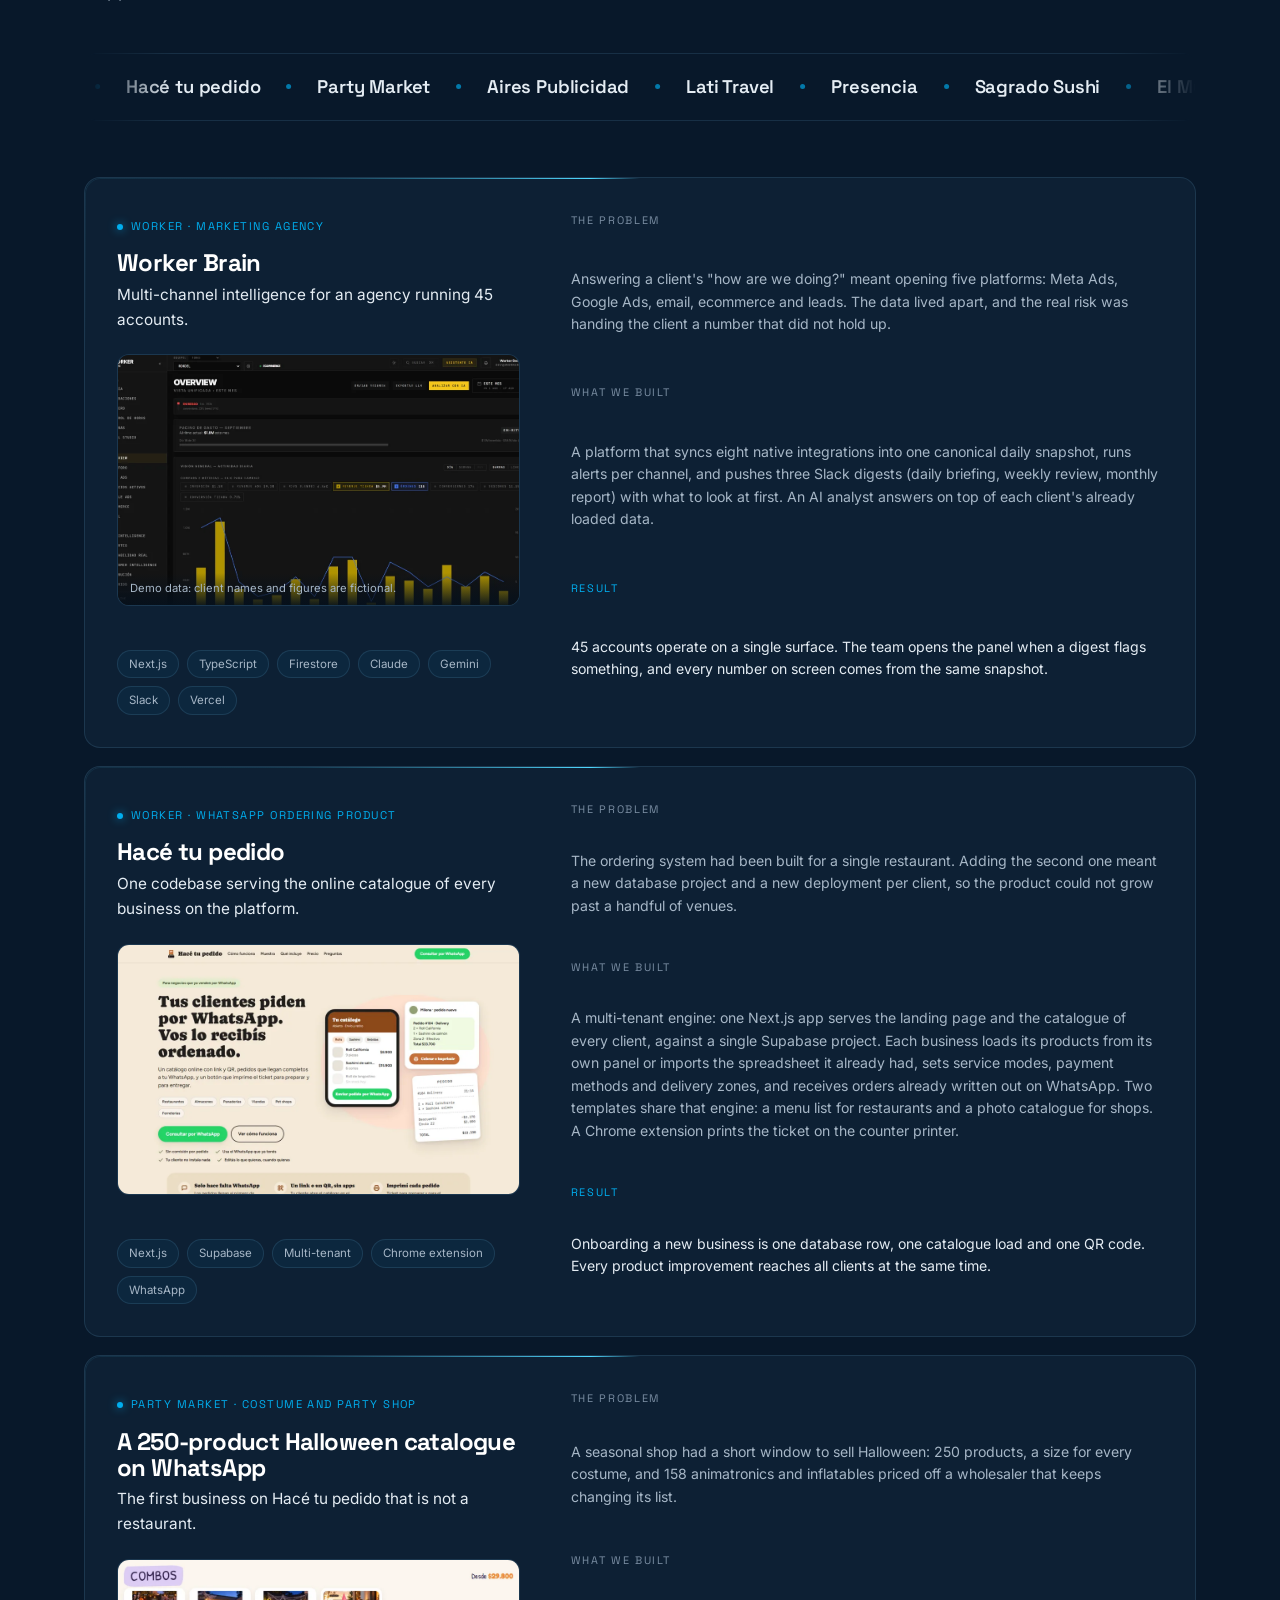
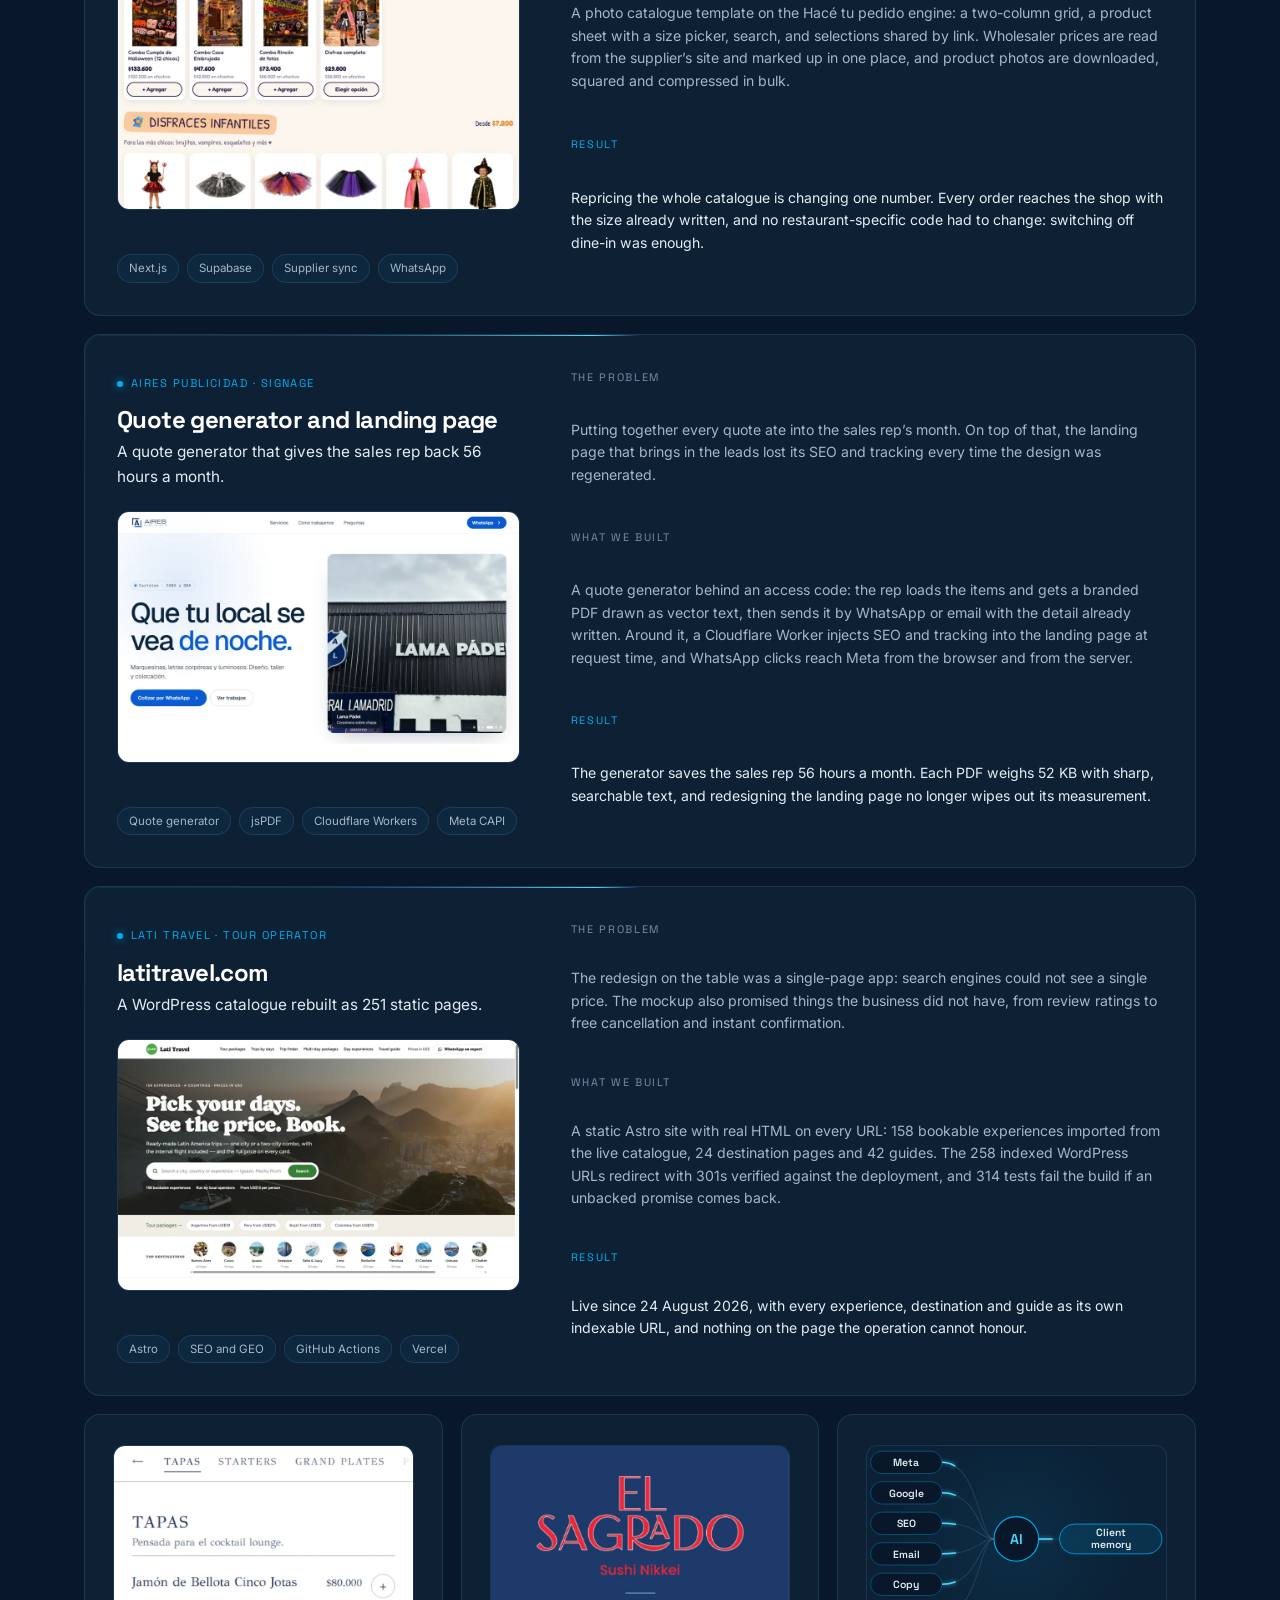
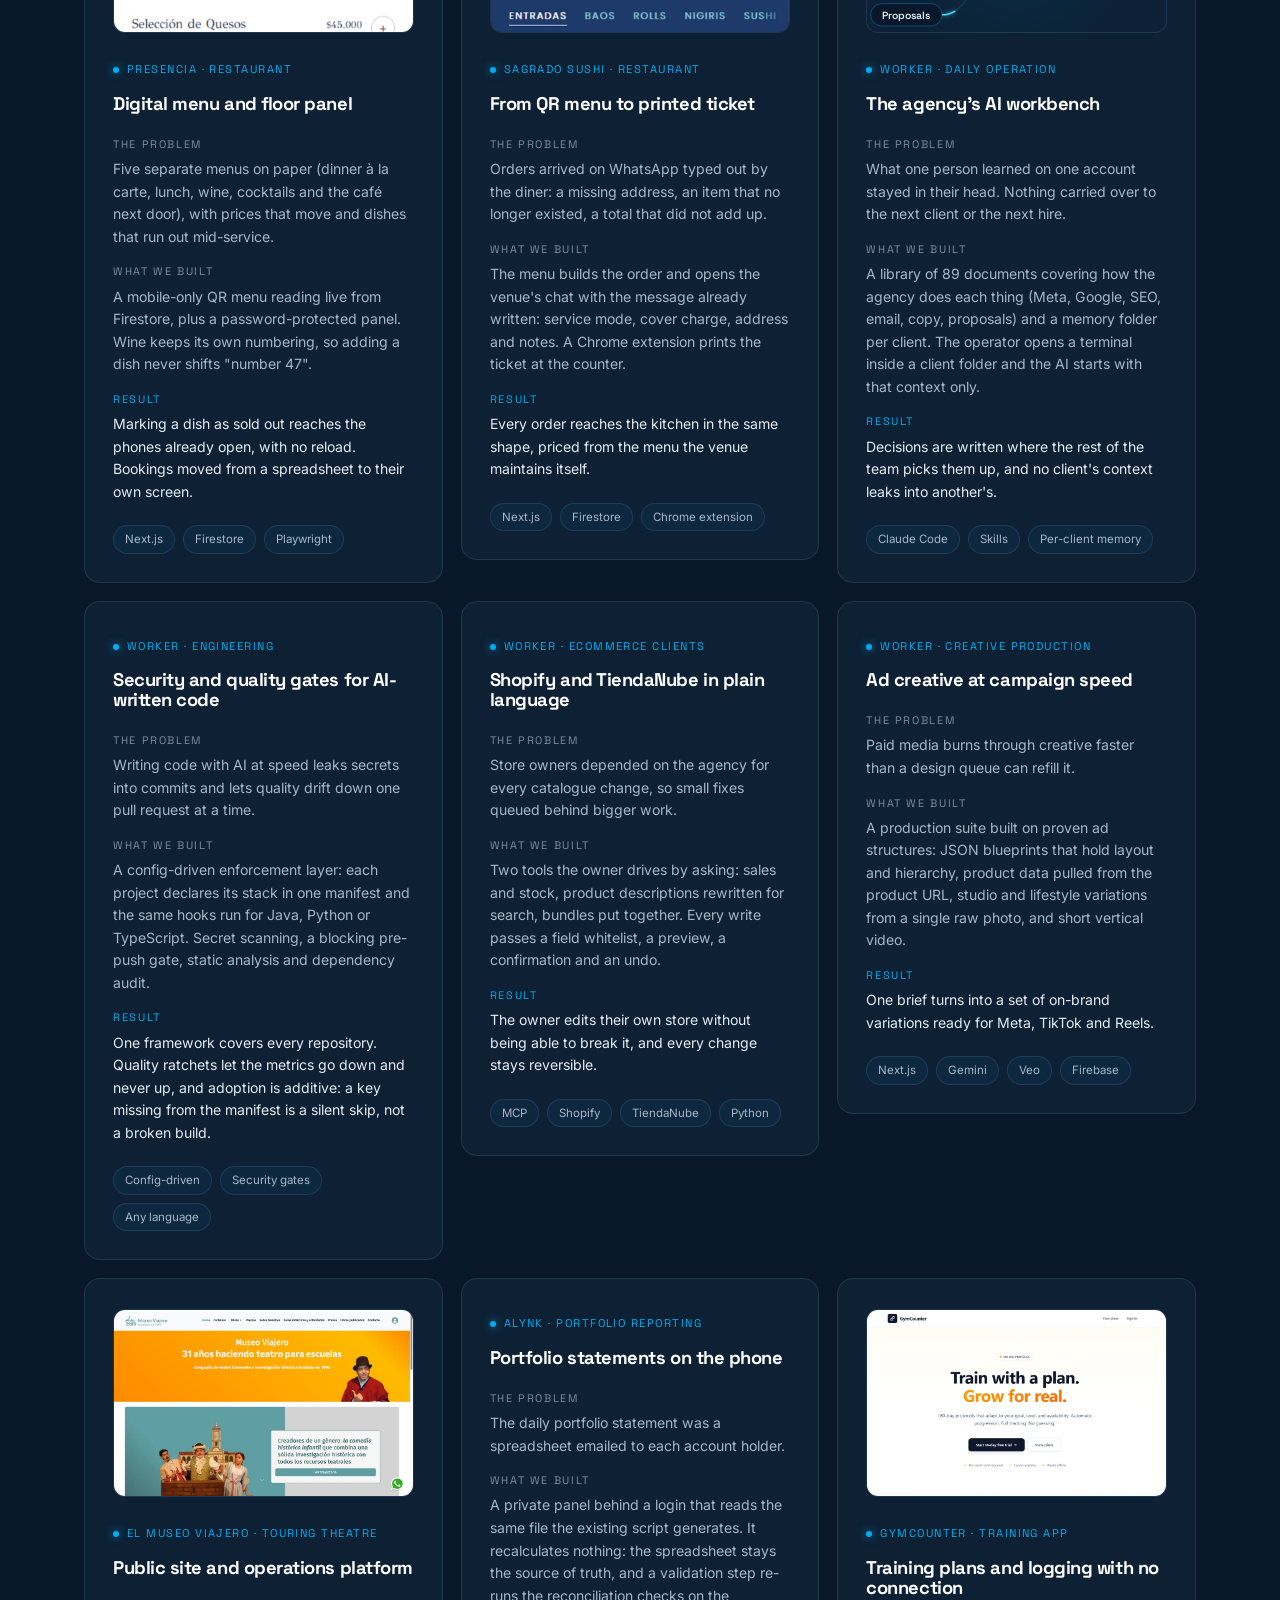
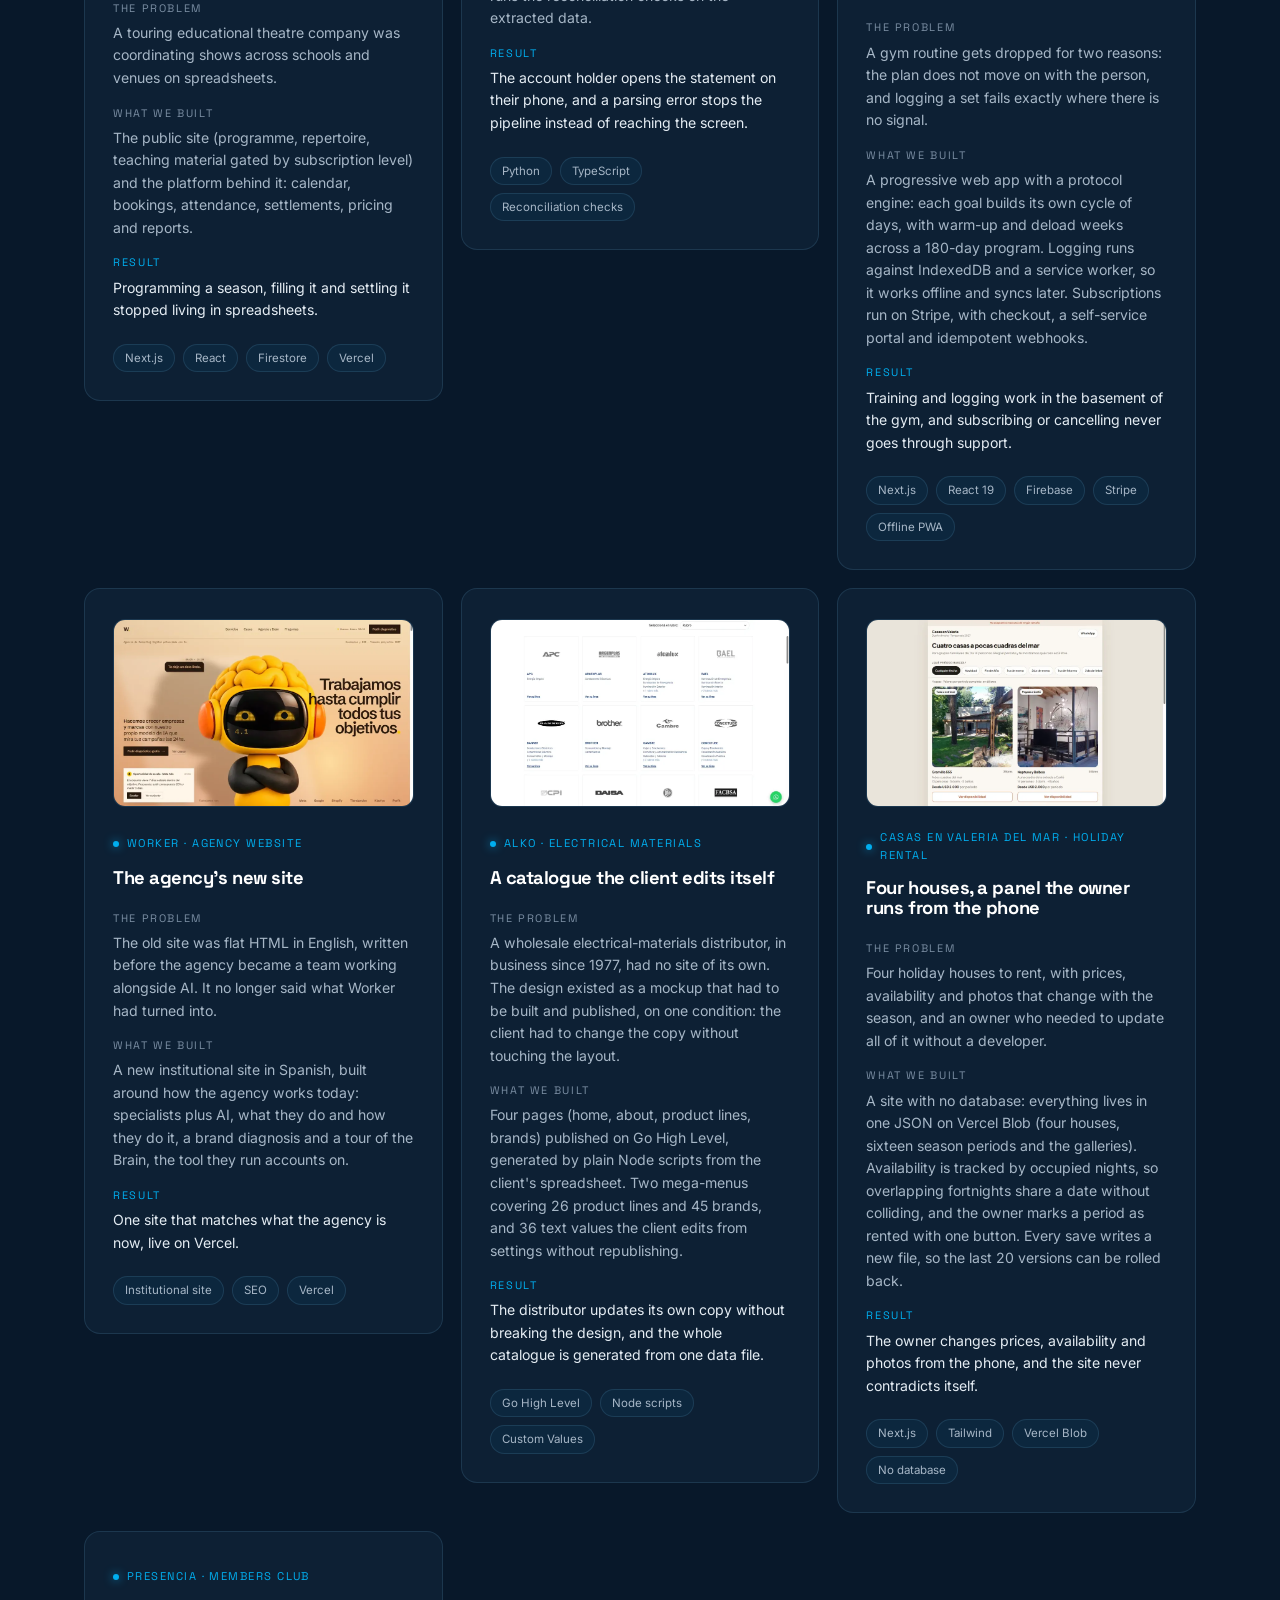
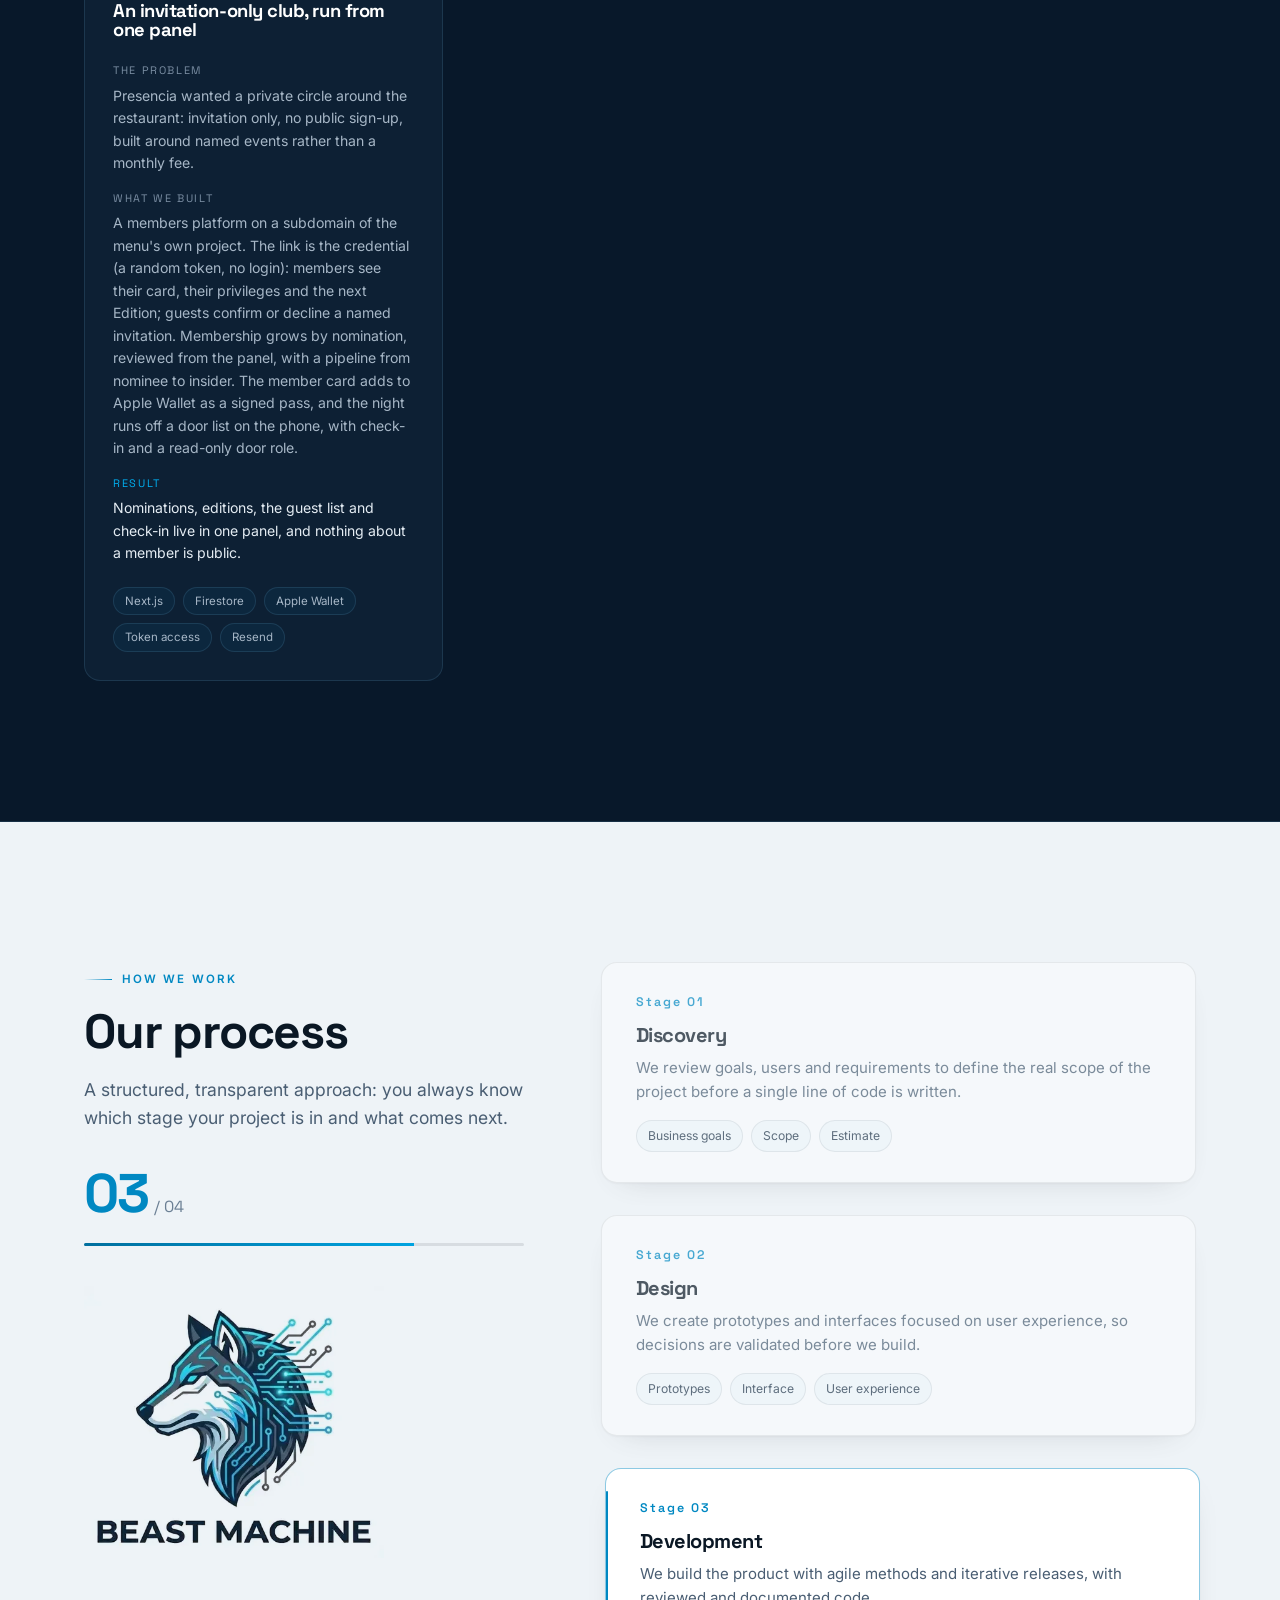
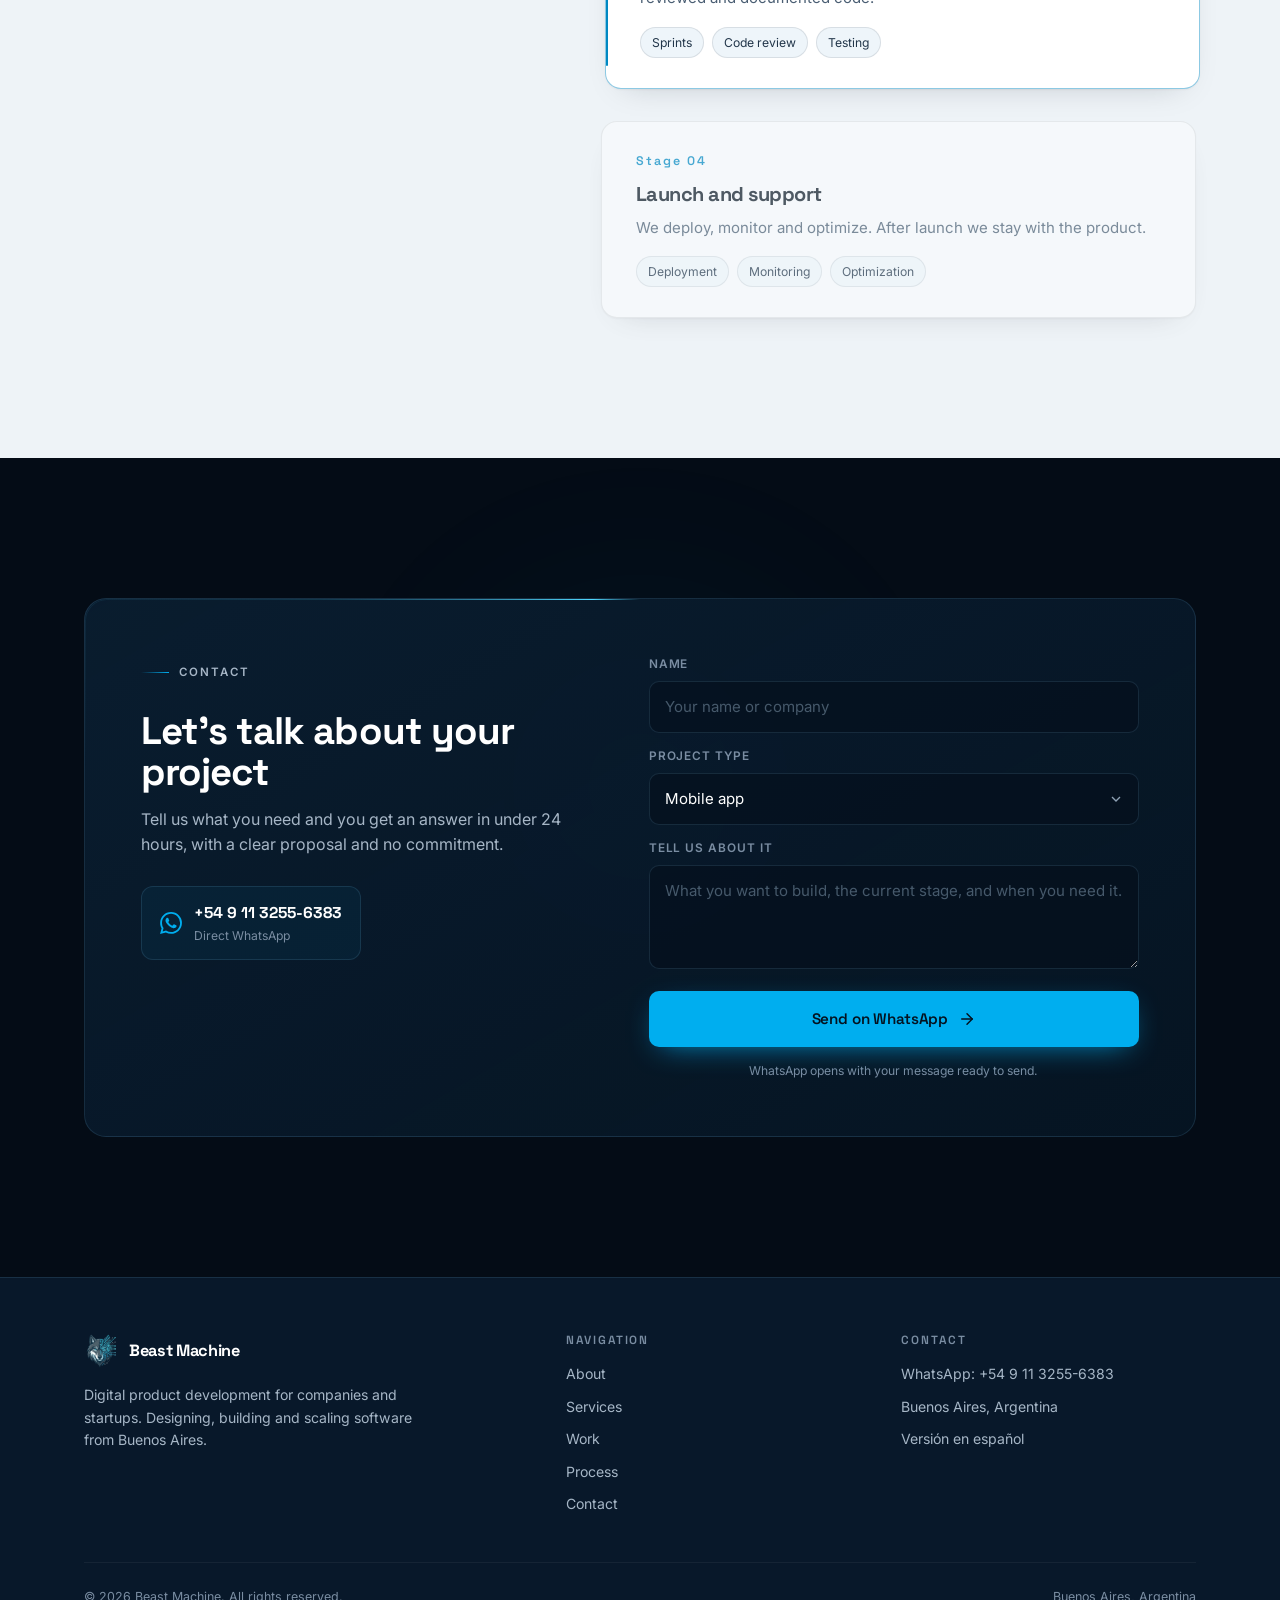
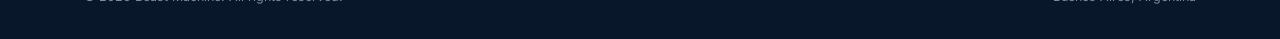
==== commit c4d8fc5a: "feat(casos): sumar Worker, Alko, Casas en Valeria y Presencia After Service - Cuatro casos nuevos en" ====
--- a/index.html
+++ b/index.html
@@ -329,6 +329,8 @@
             <li>El Museo Viajero</li>
             <li>Alynk</li>
             <li>GymCounter</li>
+            <li>Alko</li>
+            <li>Casas en Valeria del Mar</li>
           </ul>
         </div>
       </div>
@@ -691,6 +693,103 @@
             </div>
           </dl>
           <ul class="case-tags"><li>Next.js</li><li>React 19</li><li>Firebase</li><li>Stripe</li><li>Offline PWA</li></ul>
+        </article>
+
+        <article class="card case reveal" style="--i:0">
+          <figure class="case-media">
+            <img src="/assets/img/cases/worker.webp?v=1" alt="The new Worker home page: the headline about specialists plus AI and the section on how the agency works" width="960" height="600" loading="lazy" decoding="async">
+          </figure>
+          <header class="case-head">
+            <span class="case-client">Worker · agency website</span>
+            <h3>The agency's new site</h3>
+          </header>
+          <dl class="case-body">
+            <div>
+              <dt>The problem</dt>
+              <dd>The old site was flat HTML in English, written before the agency became a team working alongside AI. It no longer said what Worker had turned into.</dd>
+            </div>
+            <div>
+              <dt>What we built</dt>
+              <dd>A new institutional site in Spanish, built around how the agency works today: specialists plus AI, what they do and how they do it, a brand diagnosis and a tour of the Brain, the tool they run accounts on.</dd>
+            </div>
+            <div class="case-result">
+              <dt>Result</dt>
+              <dd>One site that matches what the agency is now, live on Vercel.</dd>
+            </div>
+          </dl>
+          <ul class="case-tags"><li>Institutional site</li><li>SEO</li><li>Vercel</li></ul>
+        </article>
+
+        <article class="card case reveal" style="--i:1">
+          <figure class="case-media">
+            <img src="/assets/img/cases/alko.webp?v=1" alt="The brands Alko distributes, each tile showing a supplier and its product lines" width="960" height="600" loading="lazy" decoding="async">
+          </figure>
+          <header class="case-head">
+            <span class="case-client">Alko · electrical materials</span>
+            <h3>A catalogue the client edits itself</h3>
+          </header>
+          <dl class="case-body">
+            <div>
+              <dt>The problem</dt>
+              <dd>A wholesale electrical-materials distributor, in business since 1977, had no site of its own. The design existed as a mockup that had to be built and published, on one condition: the client had to change the copy without touching the layout.</dd>
+            </div>
+            <div>
+              <dt>What we built</dt>
+              <dd>Four pages (home, about, product lines, brands) published on Go High Level, generated by plain Node scripts from the client's spreadsheet. Two mega-menus covering 26 product lines and 45 brands, and 36 text values the client edits from settings without republishing.</dd>
+            </div>
+            <div class="case-result">
+              <dt>Result</dt>
+              <dd>The distributor updates its own copy without breaking the design, and the whole catalogue is generated from one data file.</dd>
+            </div>
+          </dl>
+          <ul class="case-tags"><li>Go High Level</li><li>Node scripts</li><li>Custom Values</li></ul>
+        </article>
+
+        <article class="card case reveal" style="--i:2">
+          <figure class="case-media">
+            <img src="/assets/img/cases/casas-valeria.webp?v=1" alt="The Casas en Valeria del Mar home page: the four houses with their photos, prices and availability" width="960" height="600" loading="lazy" decoding="async">
+          </figure>
+          <header class="case-head">
+            <span class="case-client">Casas en Valeria del Mar · holiday rental</span>
+            <h3>Four houses, a panel the owner runs from the phone</h3>
+          </header>
+          <dl class="case-body">
+            <div>
+              <dt>The problem</dt>
+              <dd>Four holiday houses to rent, with prices, availability and photos that change with the season, and an owner who needed to update all of it without a developer.</dd>
+            </div>
+            <div>
+              <dt>What we built</dt>
+              <dd>A site with no database: everything lives in one JSON on Vercel Blob (four houses, sixteen season periods and the galleries). Availability is tracked by occupied nights, so overlapping fortnights share a date without colliding, and the owner marks a period as rented with one button. Every save writes a new file, so the last 20 versions can be rolled back.</dd>
+            </div>
+            <div class="case-result">
+              <dt>Result</dt>
+              <dd>The owner changes prices, availability and photos from the phone, and the site never contradicts itself.</dd>
+            </div>
+          </dl>
+          <ul class="case-tags"><li>Next.js</li><li>Tailwind</li><li>Vercel Blob</li><li>No database</li></ul>
+        </article>
+
+        <article class="card case reveal" style="--i:0">
+          <header class="case-head">
+            <span class="case-client">Presencia · members club</span>
+            <h3>An invitation-only club, run from one panel</h3>
+          </header>
+          <dl class="case-body">
+            <div>
+              <dt>The problem</dt>
+              <dd>Presencia wanted a private circle around the restaurant: invitation only, no public sign-up, built around named events rather than a monthly fee.</dd>
+            </div>
+            <div>
+              <dt>What we built</dt>
+              <dd>A members platform on a subdomain of the menu's own project. The link is the credential (a random token, no login): members see their card, their privileges and the next Edition; guests confirm or decline a named invitation. Membership grows by nomination, reviewed from the panel, with a pipeline from nominee to insider. The member card adds to Apple Wallet as a signed pass, and the night runs off a door list on the phone, with check-in and a read-only door role.</dd>
+            </div>
+            <div class="case-result">
+              <dt>Result</dt>
+              <dd>Nominations, editions, the guest list and check-in live in one panel, and nothing about a member is public.</dd>
+            </div>
+          </dl>
+          <ul class="case-tags"><li>Next.js</li><li>Firestore</li><li>Apple Wallet</li><li>Token access</li><li>Resend</li></ul>
         </article>
 
       </div>
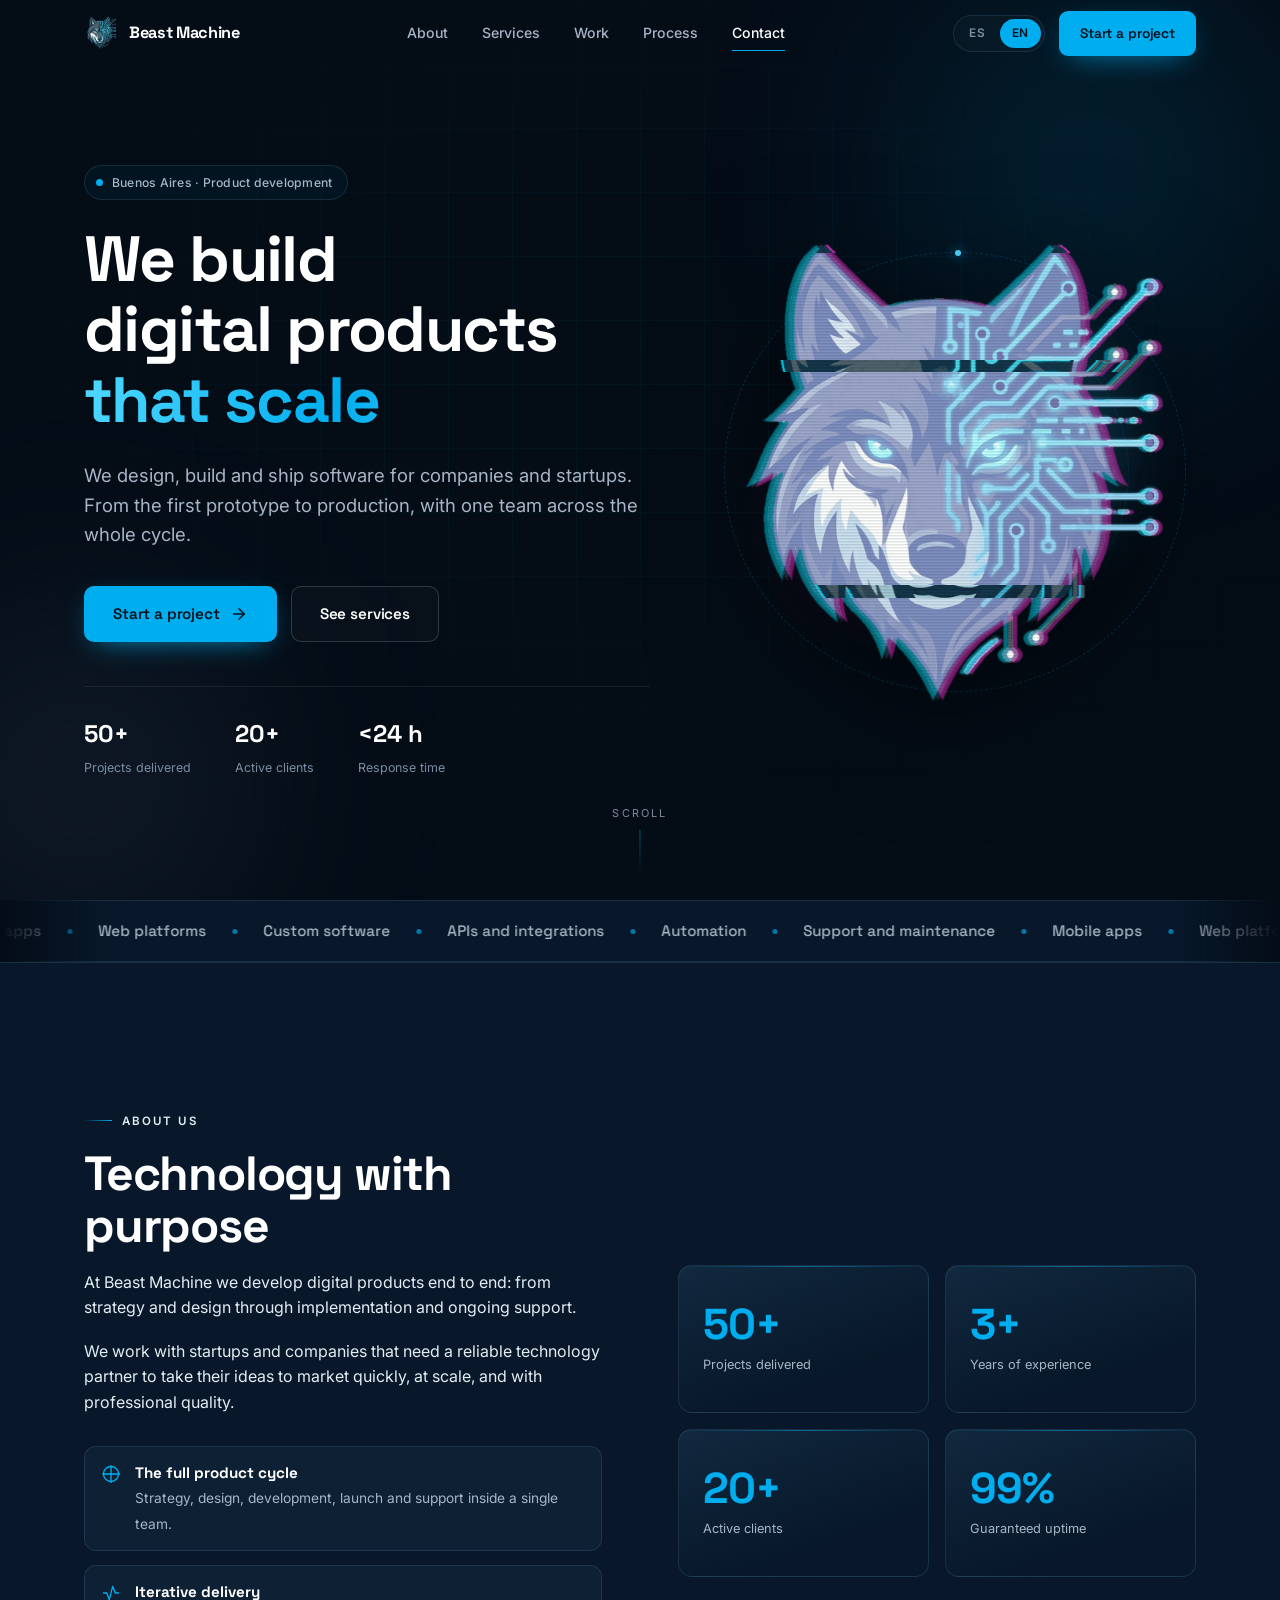
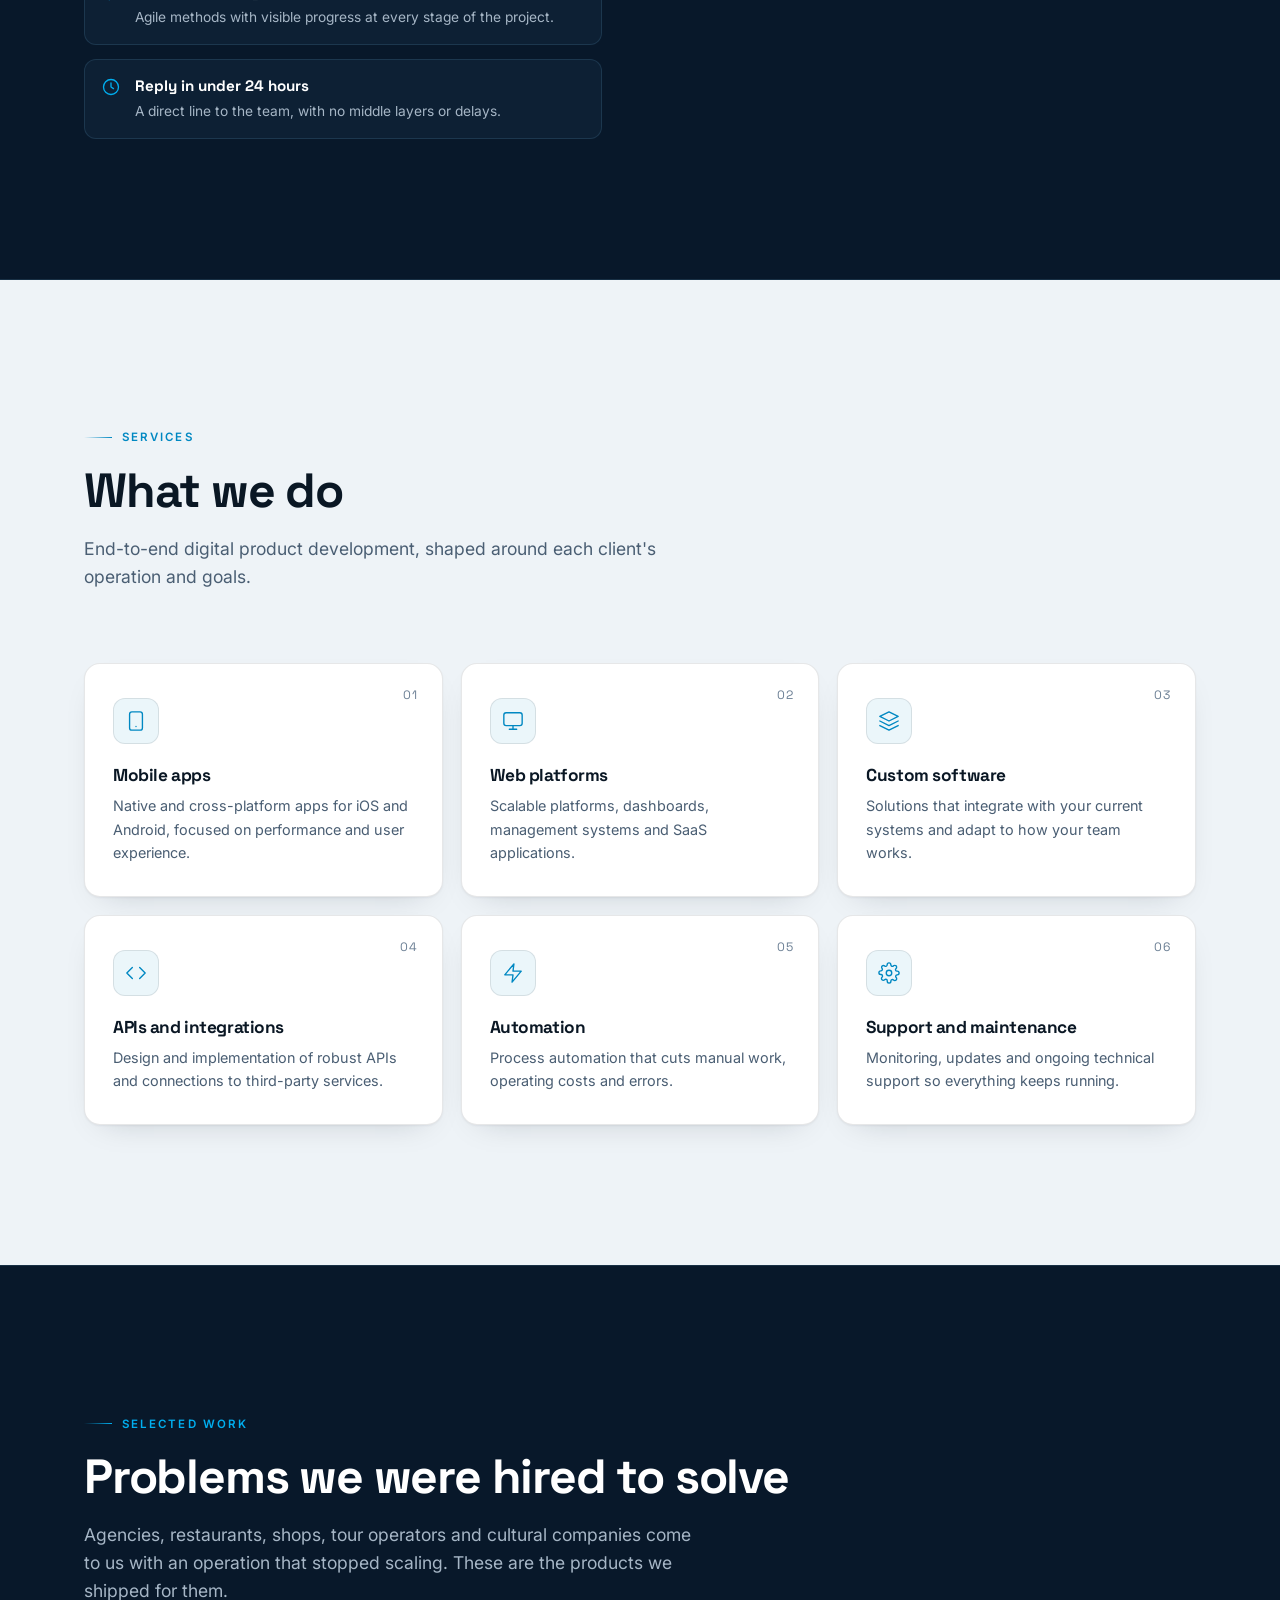
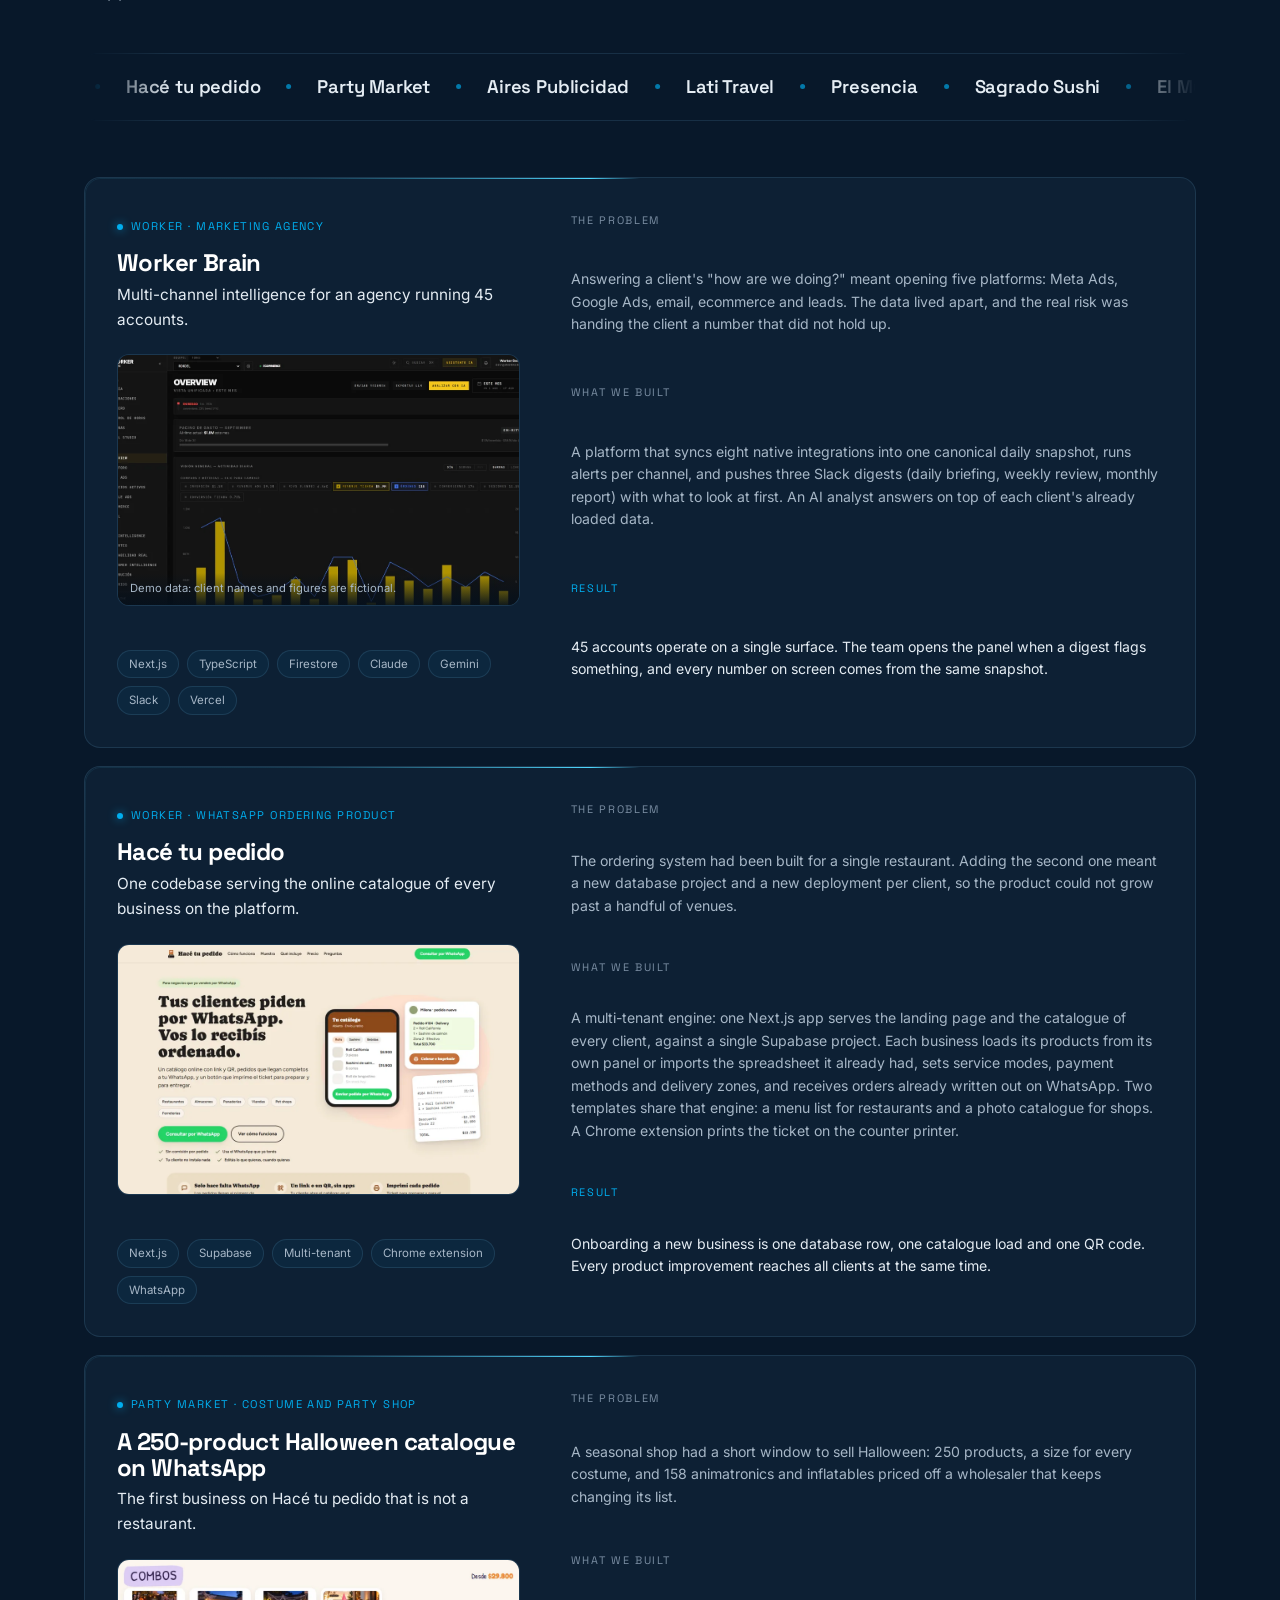
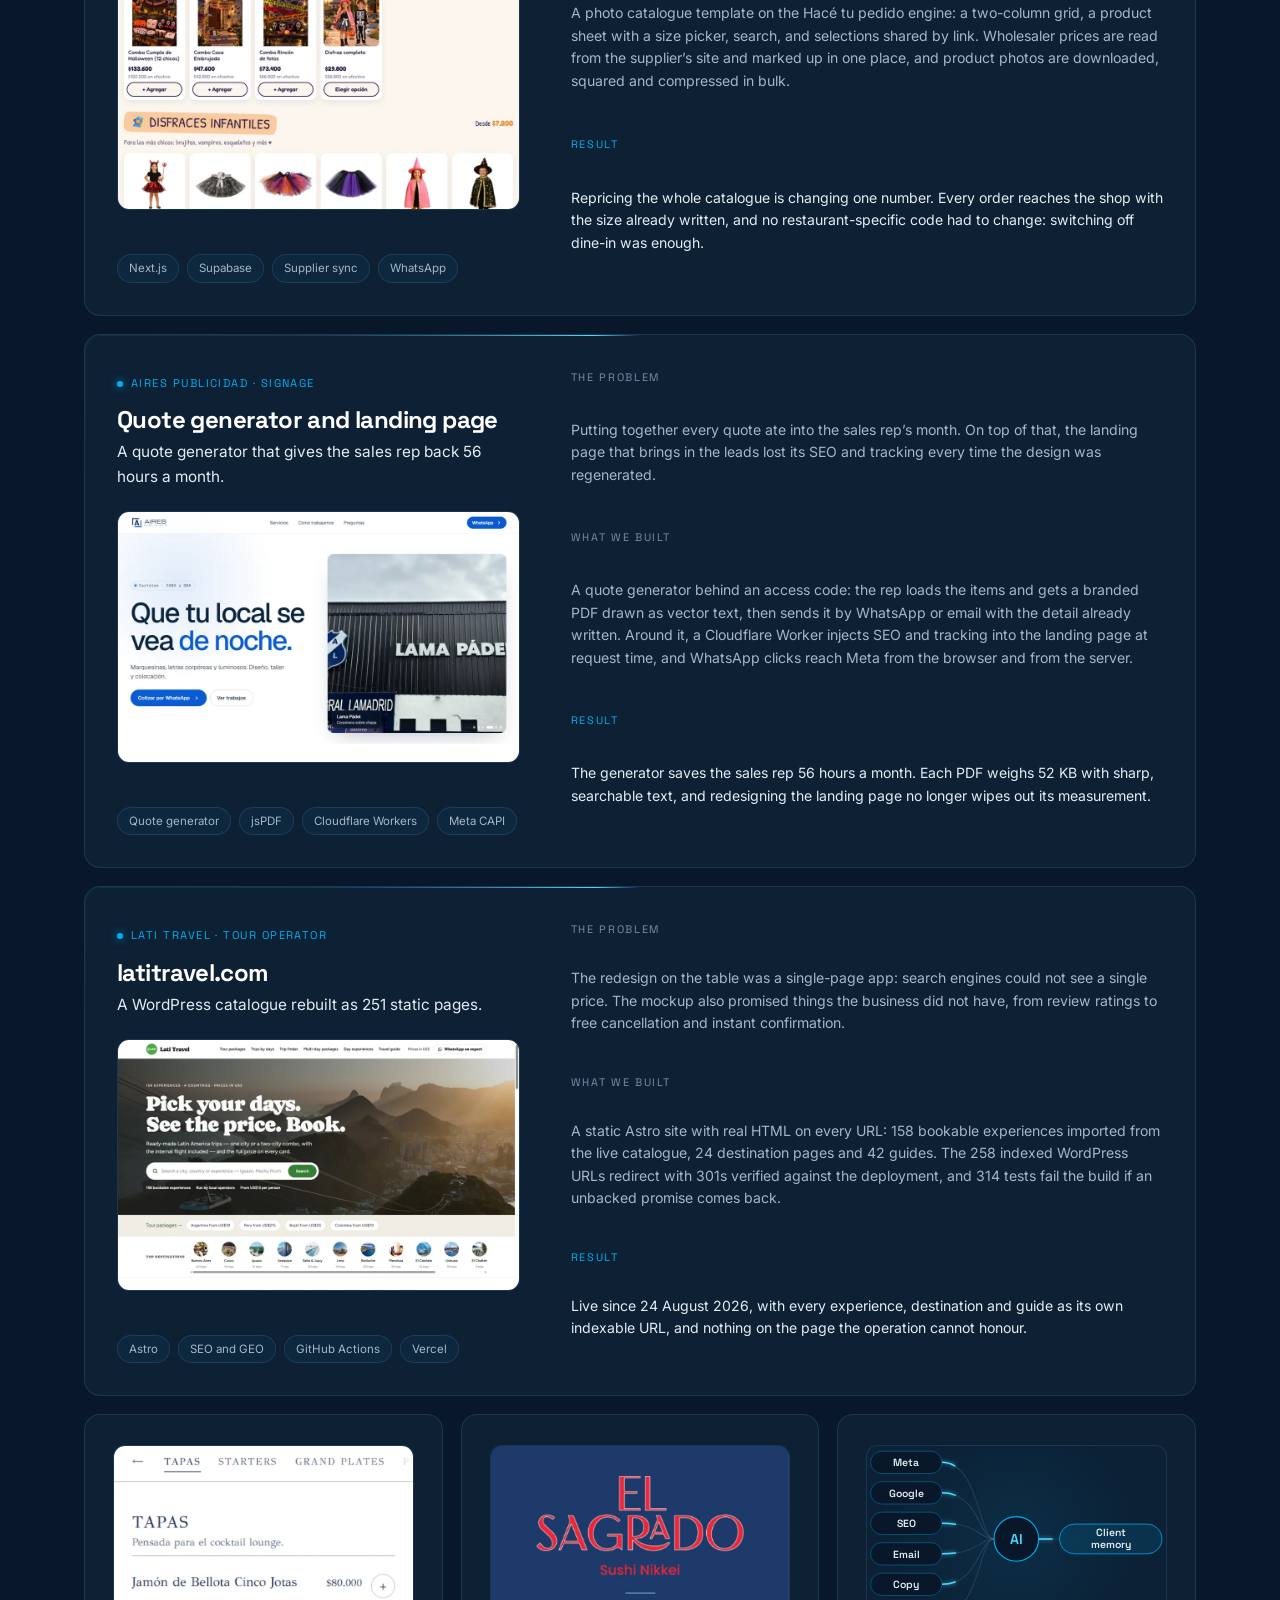
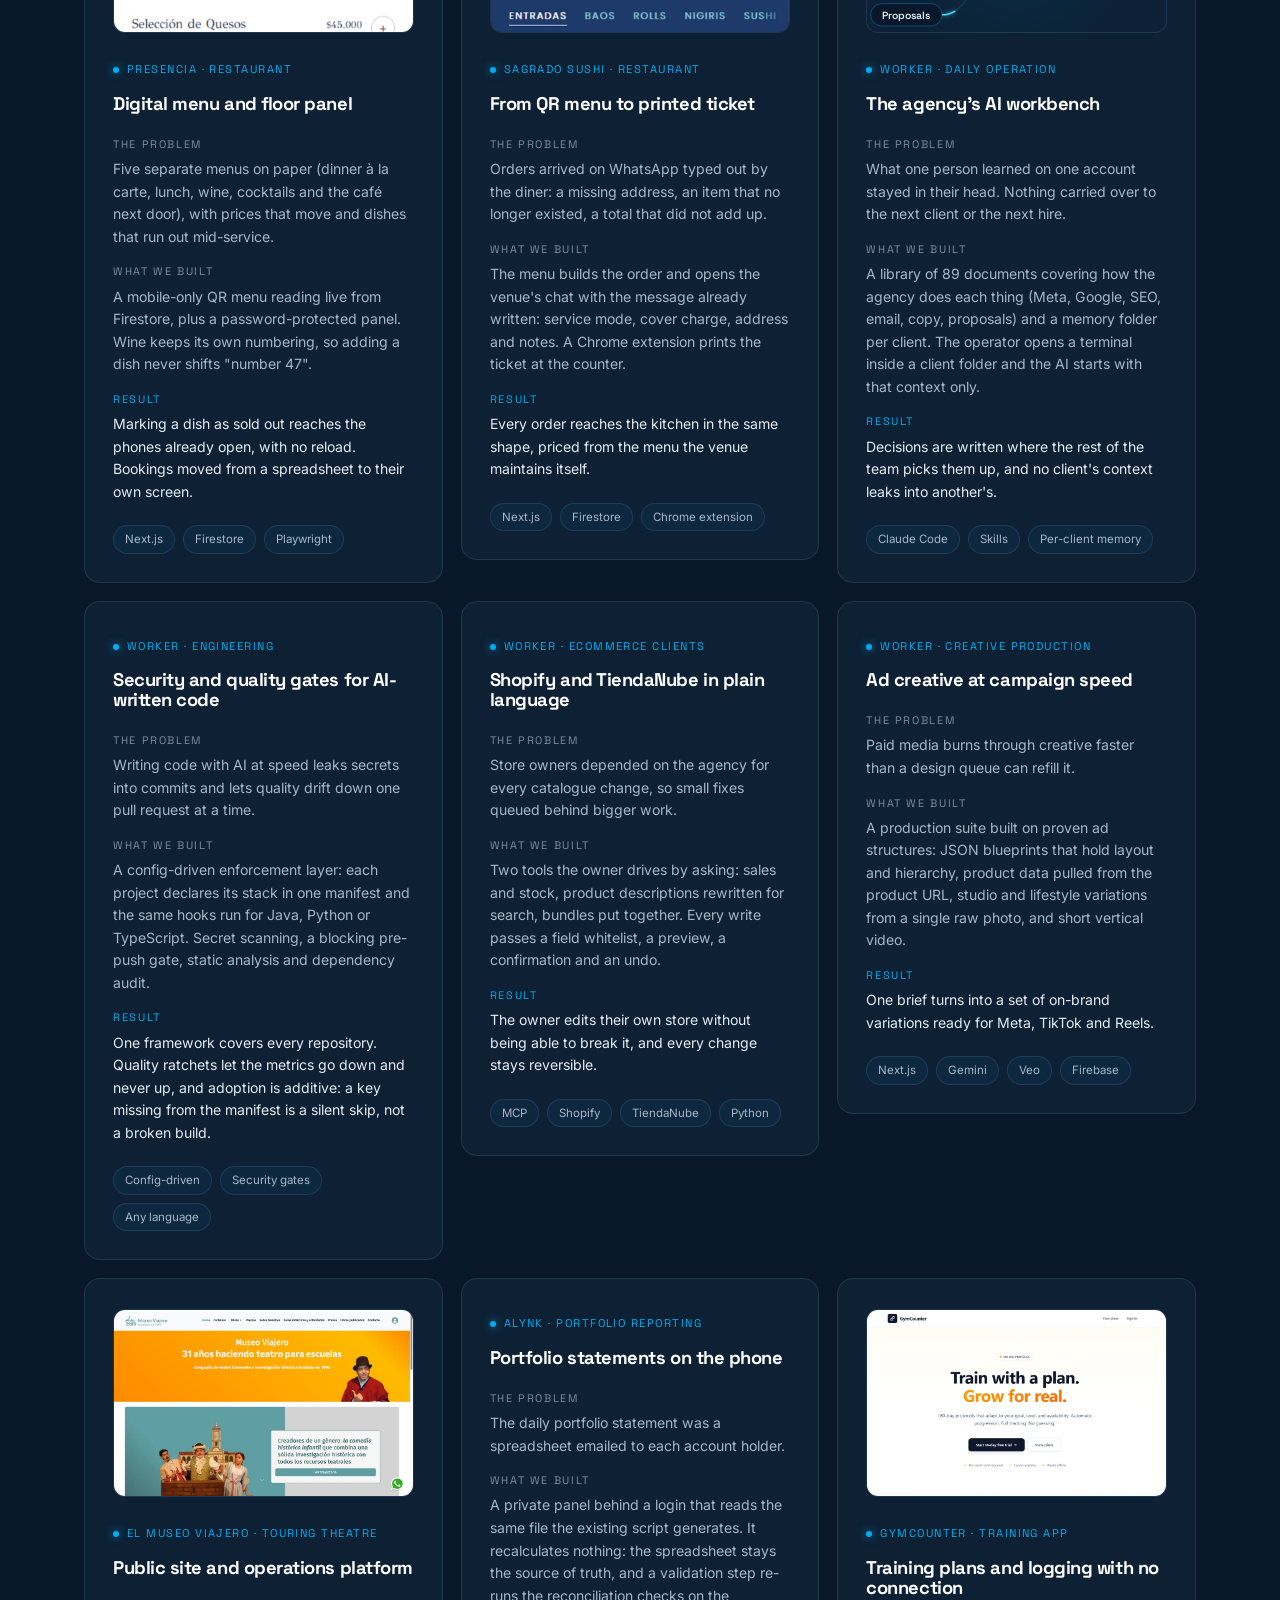
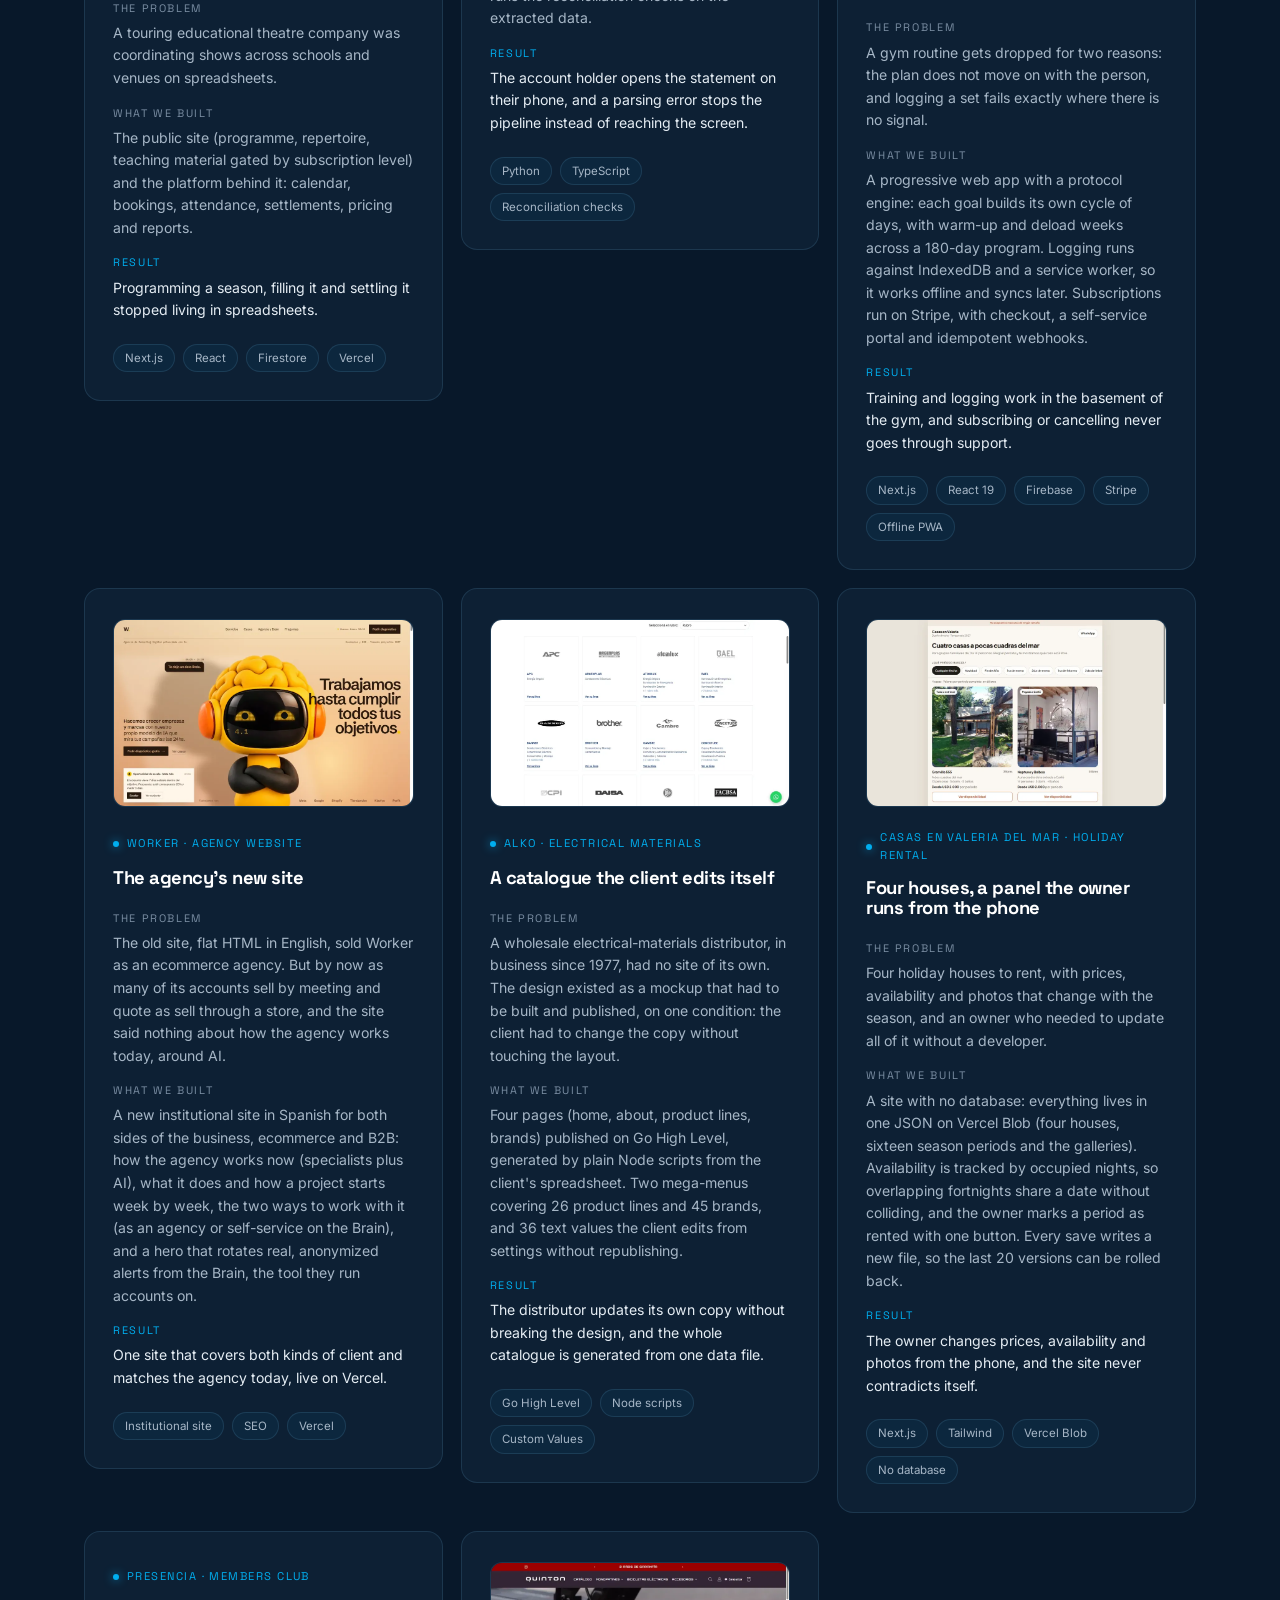
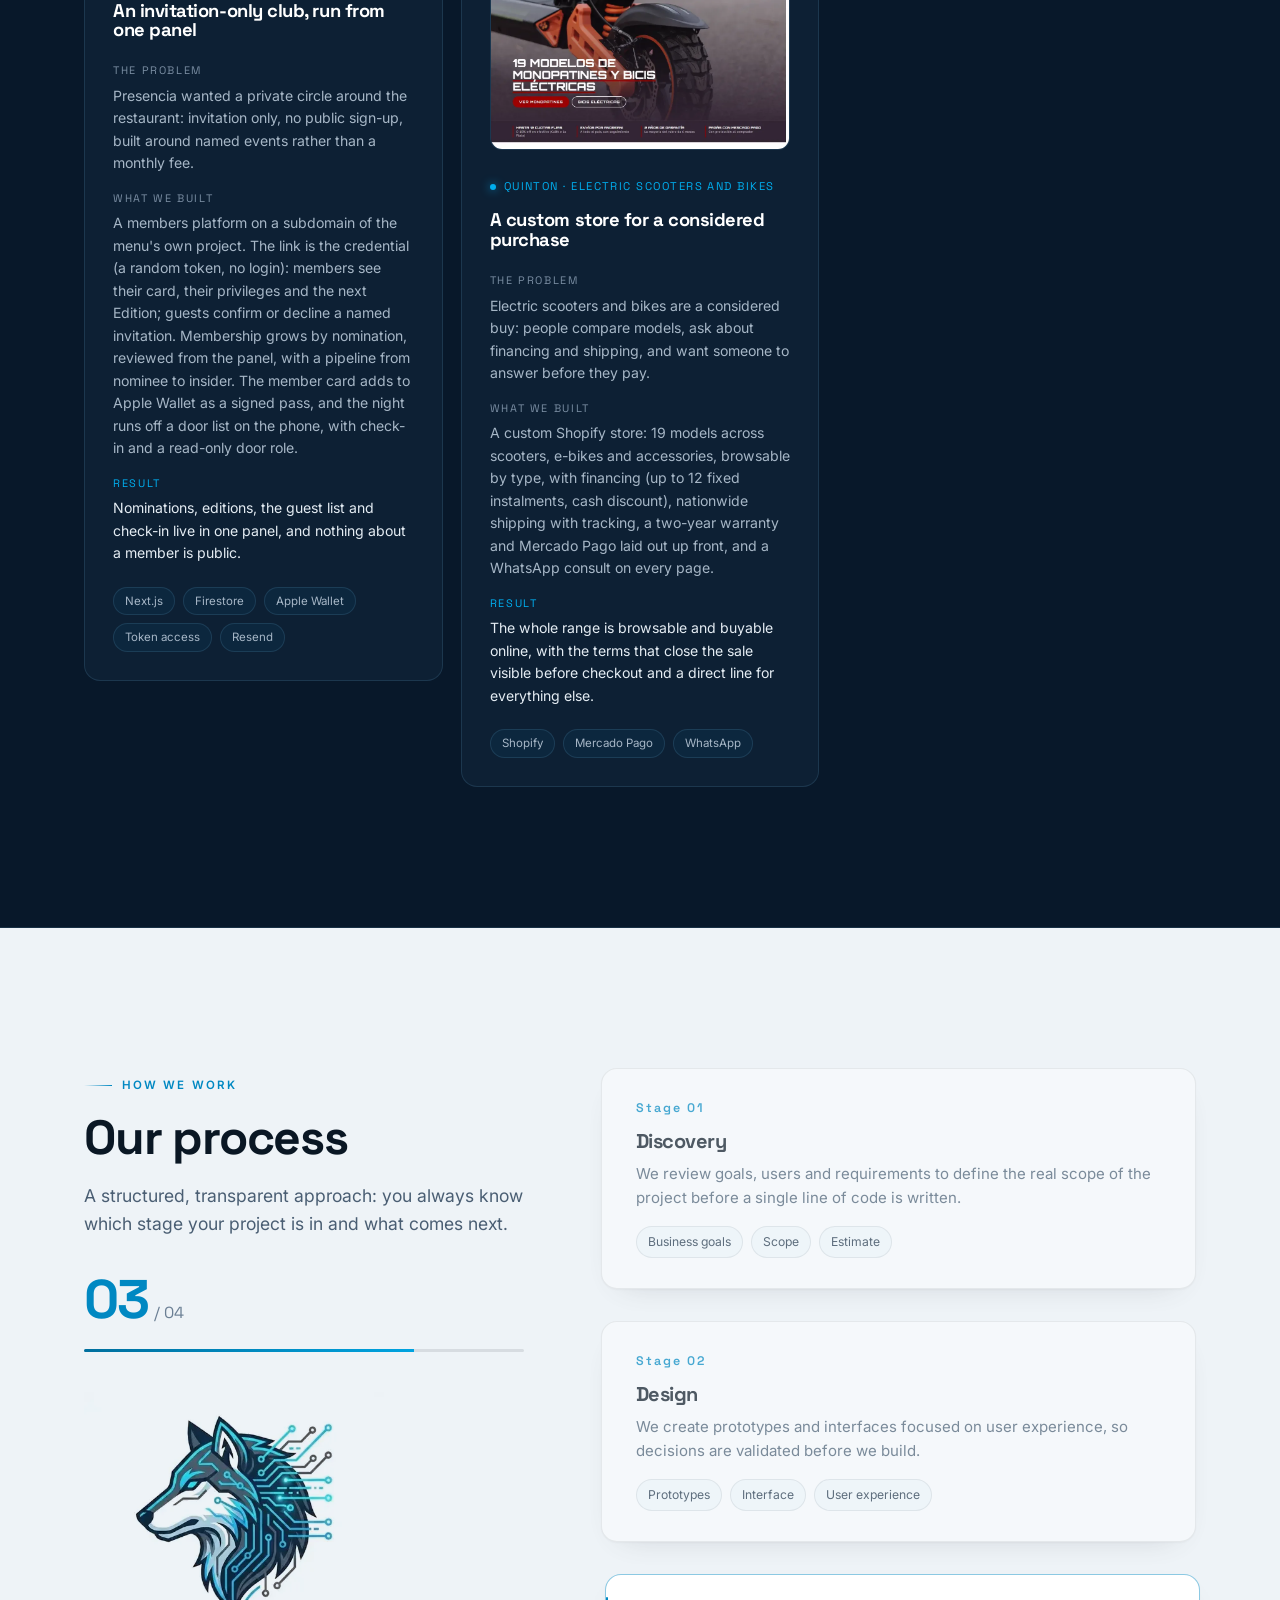
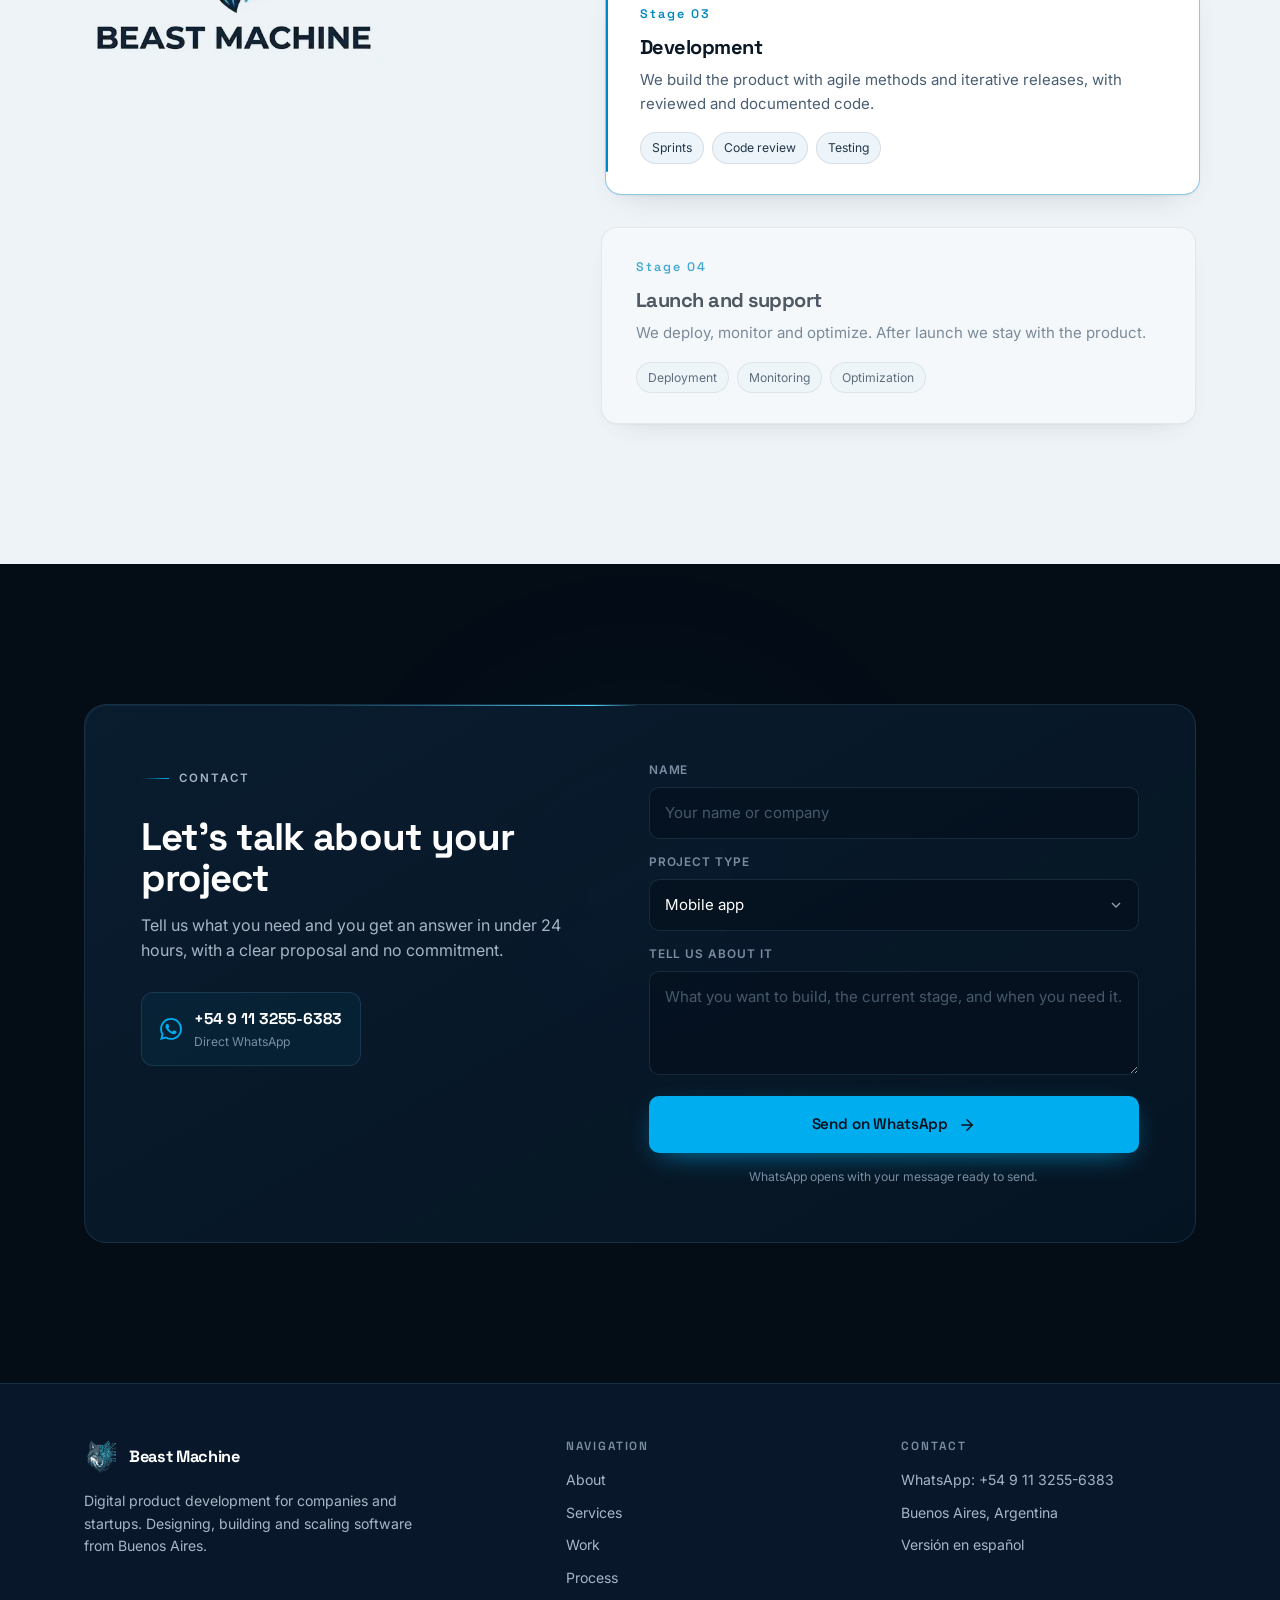
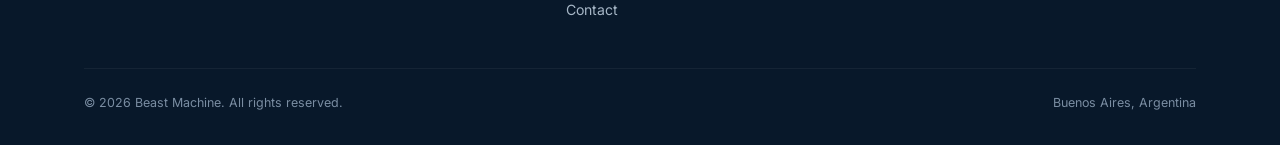
==== commit 42e6fd86: "feat(casos): sumar Quinton y afinar la ficha de Worker - Quinton (quinton.com.ar): tienda Shopify a " ====
--- a/index.html
+++ b/index.html
@@ -331,6 +331,7 @@
             <li>GymCounter</li>
             <li>Alko</li>
             <li>Casas en Valeria del Mar</li>
+            <li>Quinton</li>
           </ul>
         </div>
       </div>
@@ -706,15 +707,15 @@
           <dl class="case-body">
             <div>
               <dt>The problem</dt>
-              <dd>The old site was flat HTML in English, written before the agency became a team working alongside AI. It no longer said what Worker had turned into.</dd>
-            </div>
-            <div>
-              <dt>What we built</dt>
-              <dd>A new institutional site in Spanish, built around how the agency works today: specialists plus AI, what they do and how they do it, a brand diagnosis and a tour of the Brain, the tool they run accounts on.</dd>
-            </div>
-            <div class="case-result">
-              <dt>Result</dt>
-              <dd>One site that matches what the agency is now, live on Vercel.</dd>
+              <dd>The old site, flat HTML in English, sold Worker as an ecommerce agency. But by now as many of its accounts sell by meeting and quote as sell through a store, and the site said nothing about how the agency works today, around AI.</dd>
+            </div>
+            <div>
+              <dt>What we built</dt>
+              <dd>A new institutional site in Spanish for both sides of the business, ecommerce and B2B: how the agency works now (specialists plus AI), what it does and how a project starts week by week, the two ways to work with it (as an agency or self-service on the Brain), and a hero that rotates real, anonymized alerts from the Brain, the tool they run accounts on.</dd>
+            </div>
+            <div class="case-result">
+              <dt>Result</dt>
+              <dd>One site that covers both kinds of client and matches the agency today, live on Vercel.</dd>
             </div>
           </dl>
           <ul class="case-tags"><li>Institutional site</li><li>SEO</li><li>Vercel</li></ul>
@@ -790,6 +791,31 @@
             </div>
           </dl>
           <ul class="case-tags"><li>Next.js</li><li>Firestore</li><li>Apple Wallet</li><li>Token access</li><li>Resend</li></ul>
+        </article>
+
+        <article class="card case reveal" style="--i:1">
+          <figure class="case-media">
+            <img src="/assets/img/cases/quinton.webp?v=1" alt="The Quinton home page: the headline about 19 scooter and e-bike models, and the band with instalments, shipping, warranty and Mercado Pago" width="960" height="600" loading="lazy" decoding="async">
+          </figure>
+          <header class="case-head">
+            <span class="case-client">Quinton · electric scooters and bikes</span>
+            <h3>A custom store for a considered purchase</h3>
+          </header>
+          <dl class="case-body">
+            <div>
+              <dt>The problem</dt>
+              <dd>Electric scooters and bikes are a considered buy: people compare models, ask about financing and shipping, and want someone to answer before they pay.</dd>
+            </div>
+            <div>
+              <dt>What we built</dt>
+              <dd>A custom Shopify store: 19 models across scooters, e-bikes and accessories, browsable by type, with financing (up to 12 fixed instalments, cash discount), nationwide shipping with tracking, a two-year warranty and Mercado Pago laid out up front, and a WhatsApp consult on every page.</dd>
+            </div>
+            <div class="case-result">
+              <dt>Result</dt>
+              <dd>The whole range is browsable and buyable online, with the terms that close the sale visible before checkout and a direct line for everything else.</dd>
+            </div>
+          </dl>
+          <ul class="case-tags"><li>Shopify</li><li>Mercado Pago</li><li>WhatsApp</li></ul>
         </article>
 
       </div>
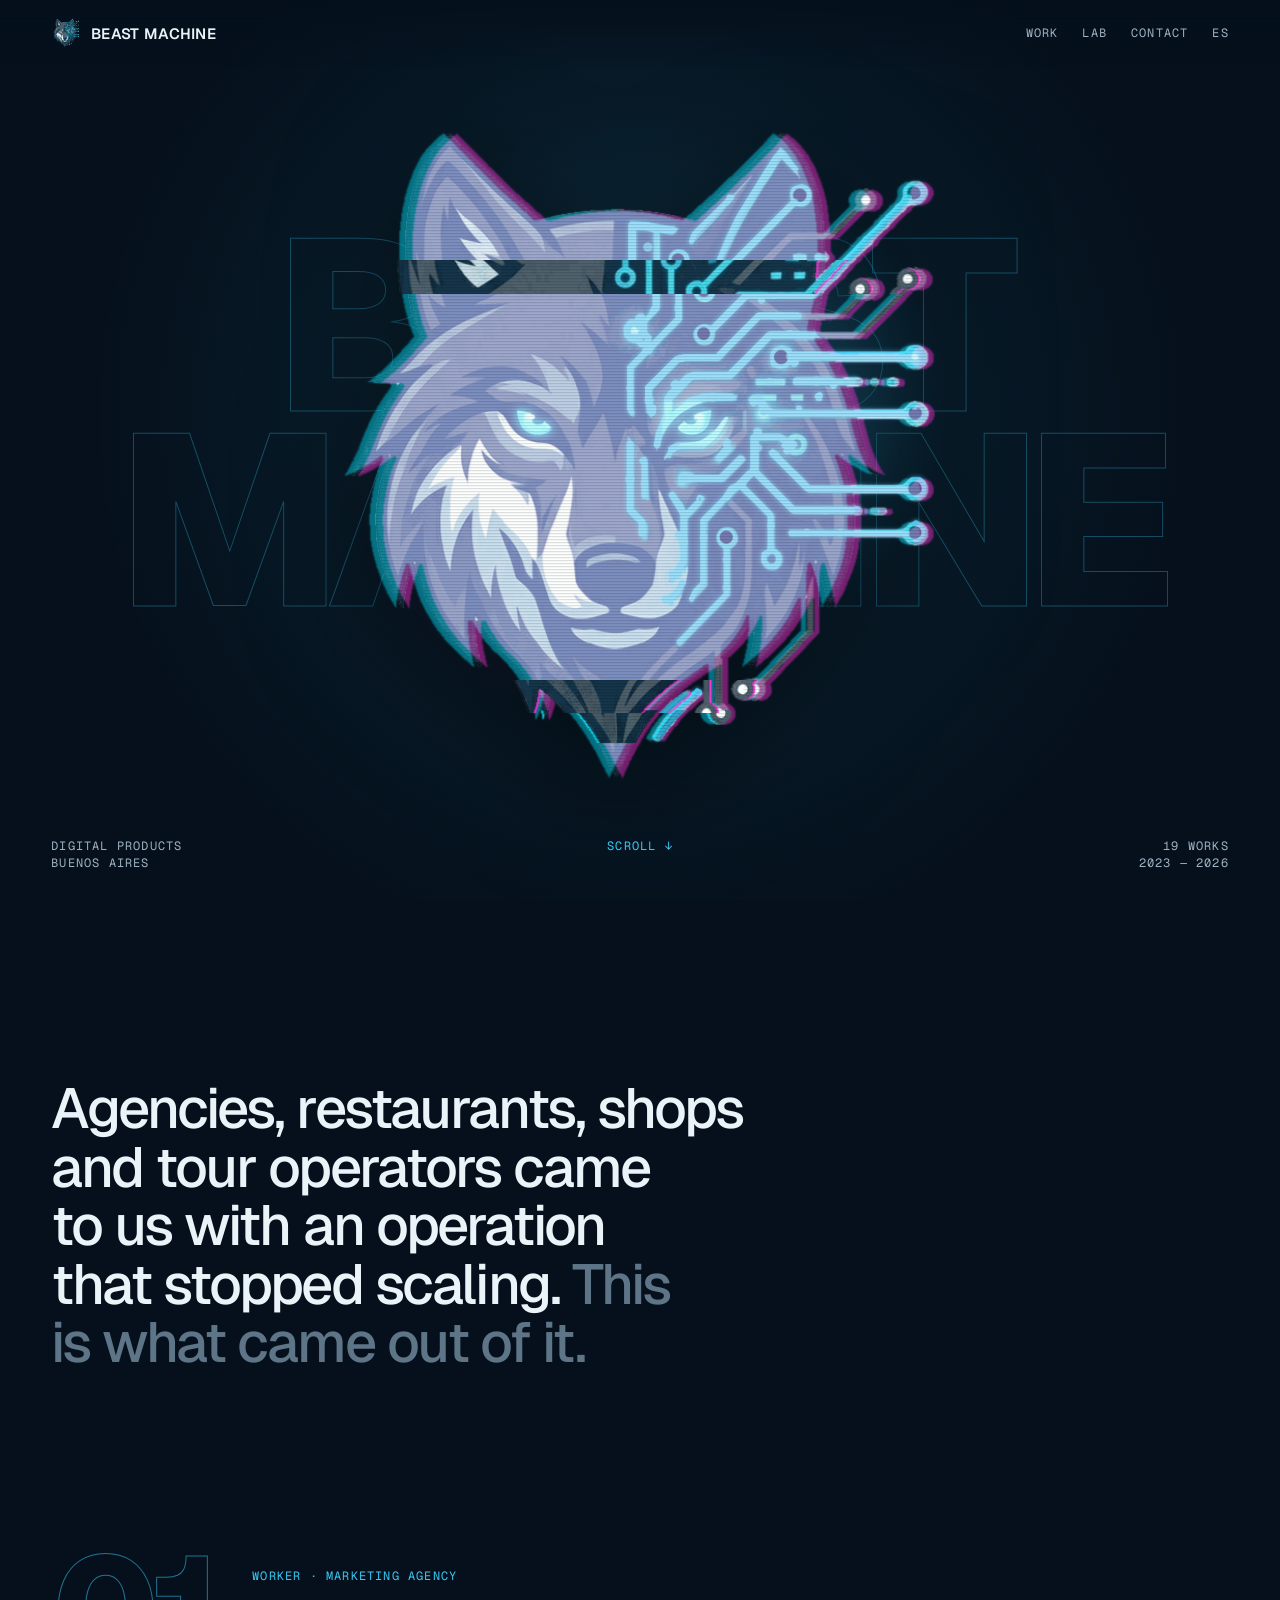
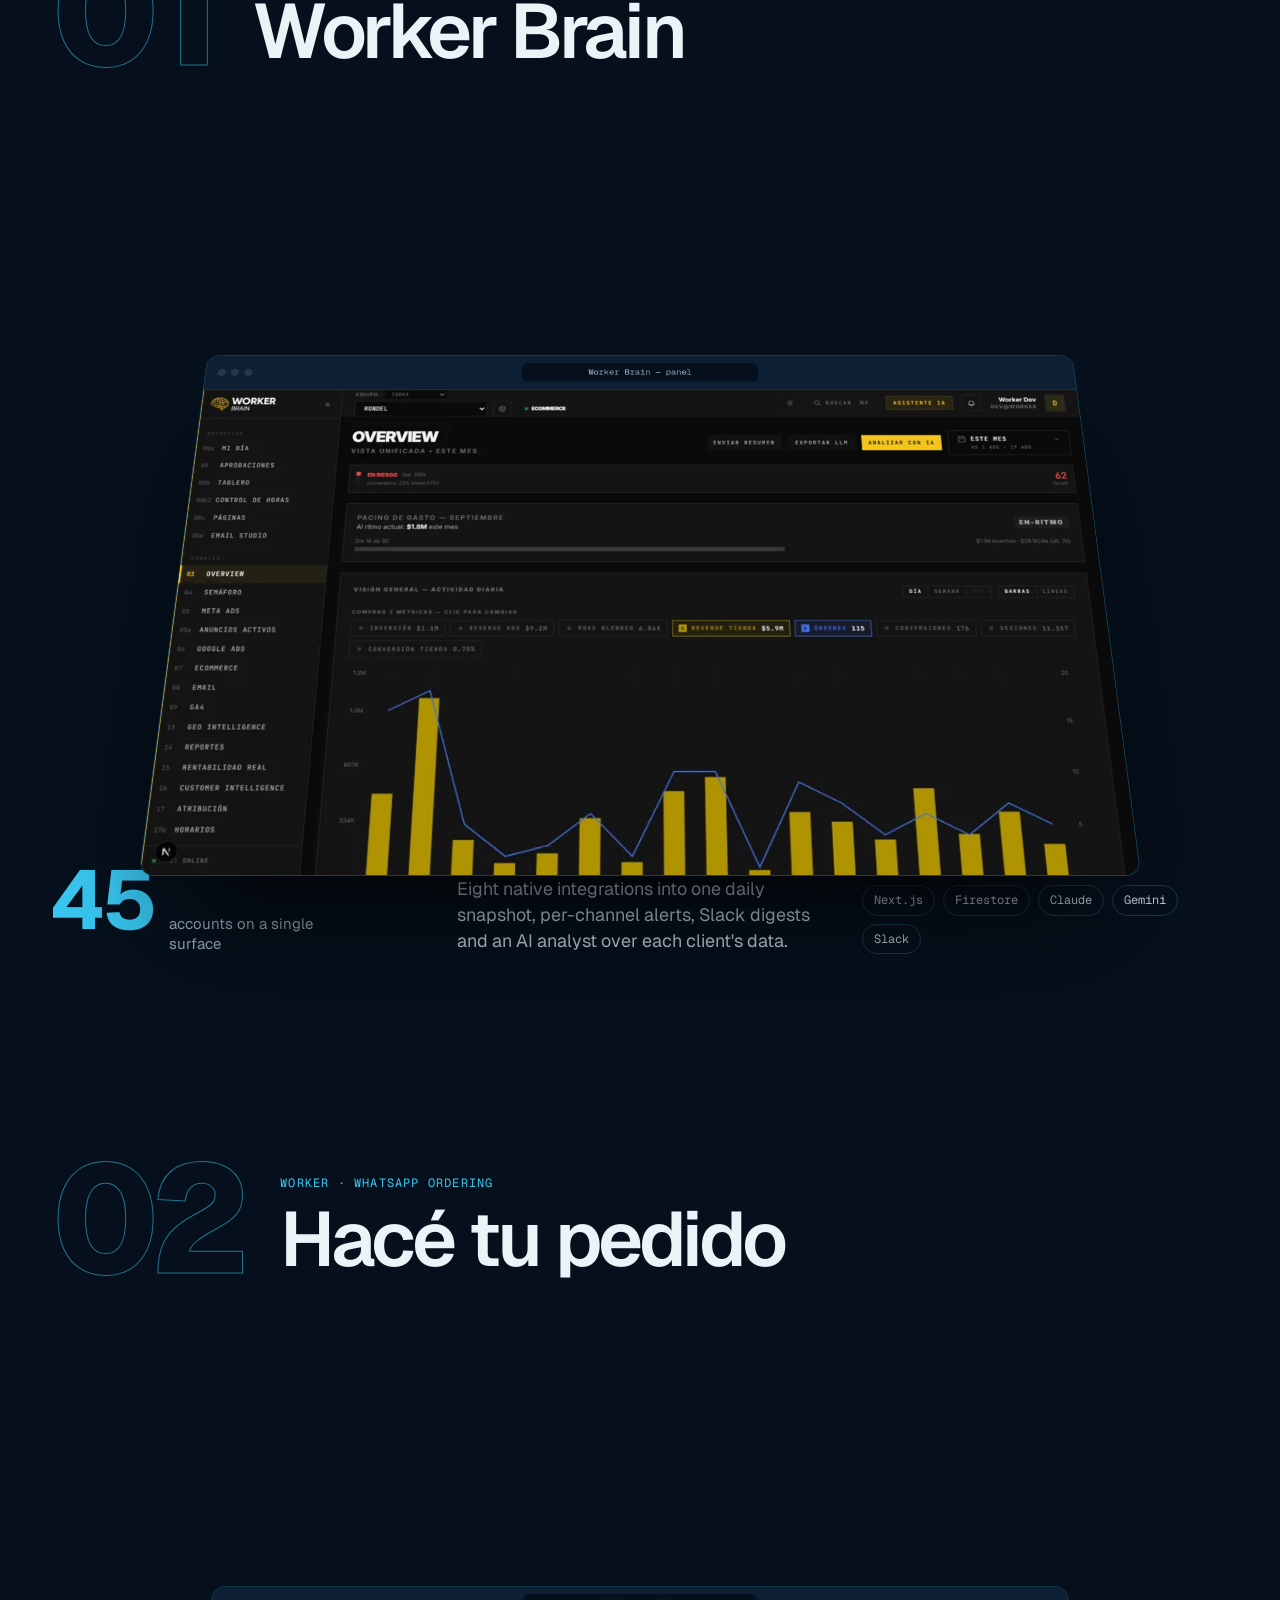
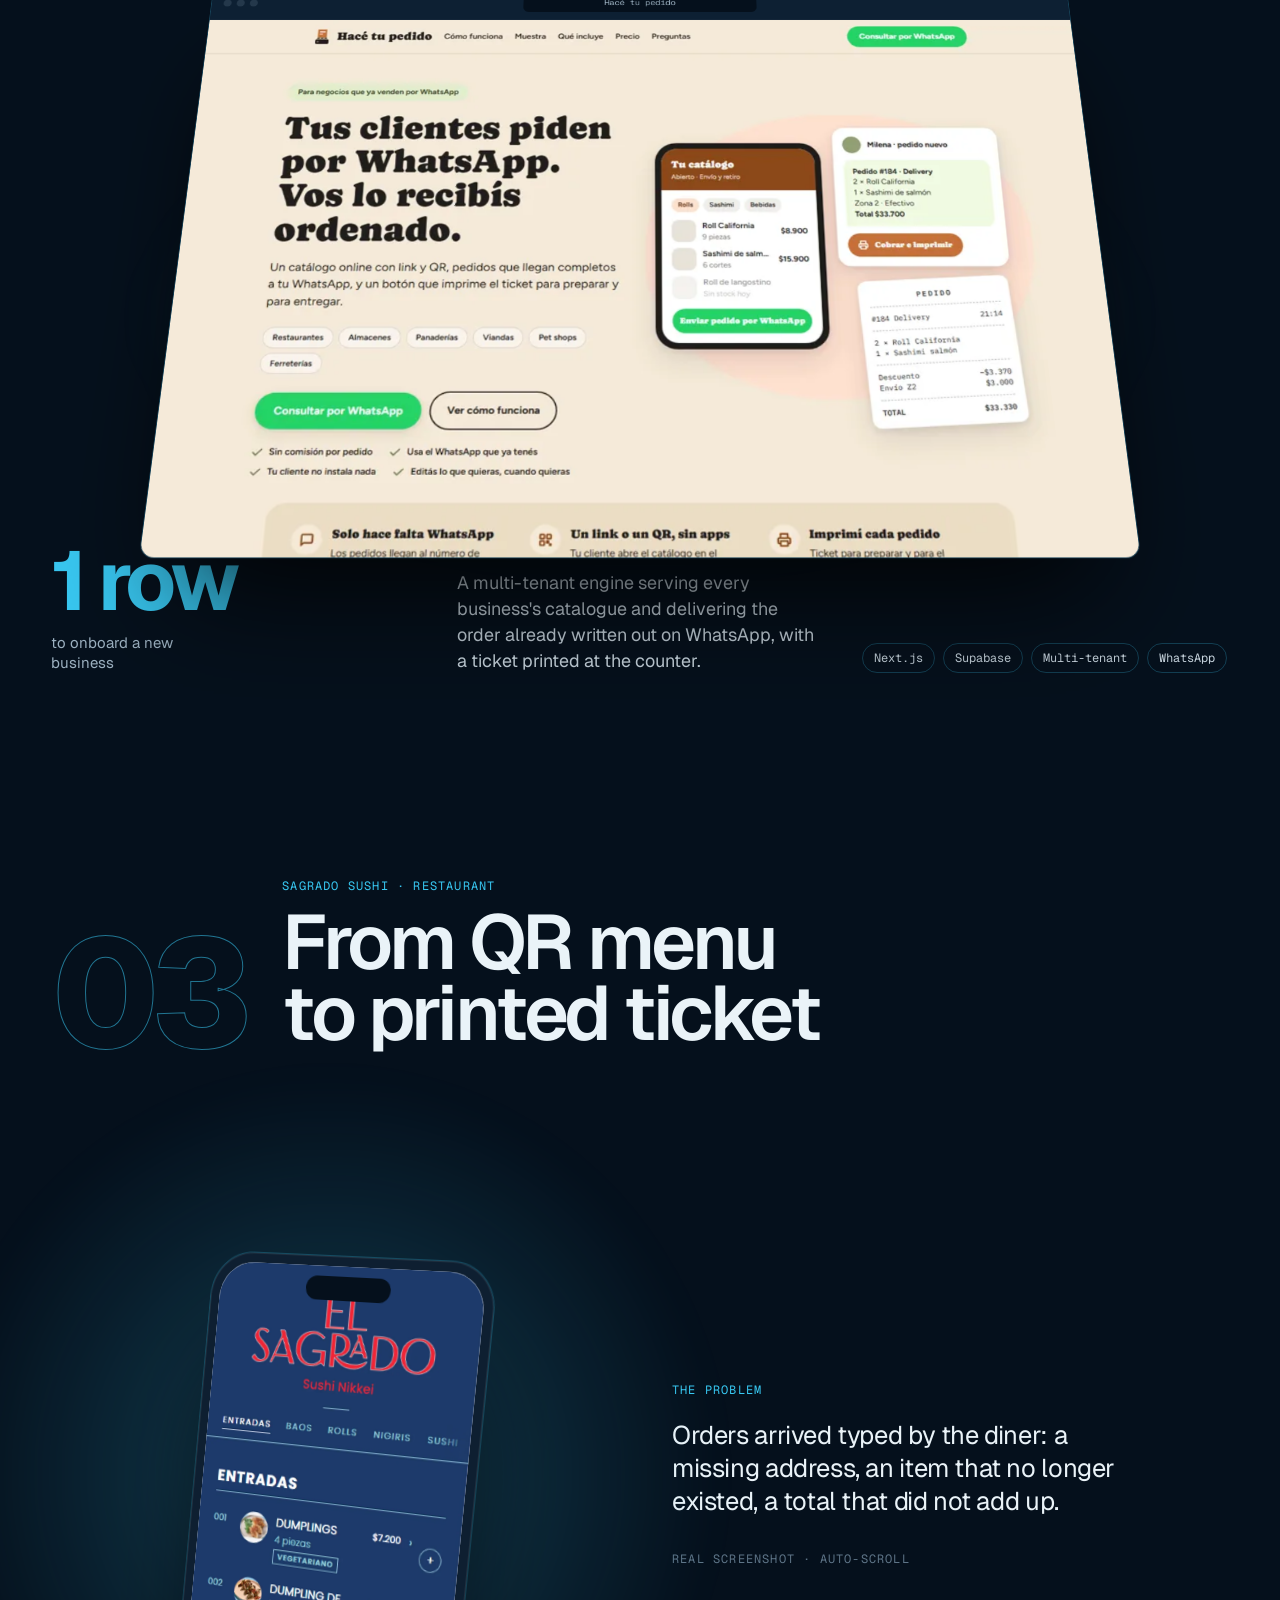
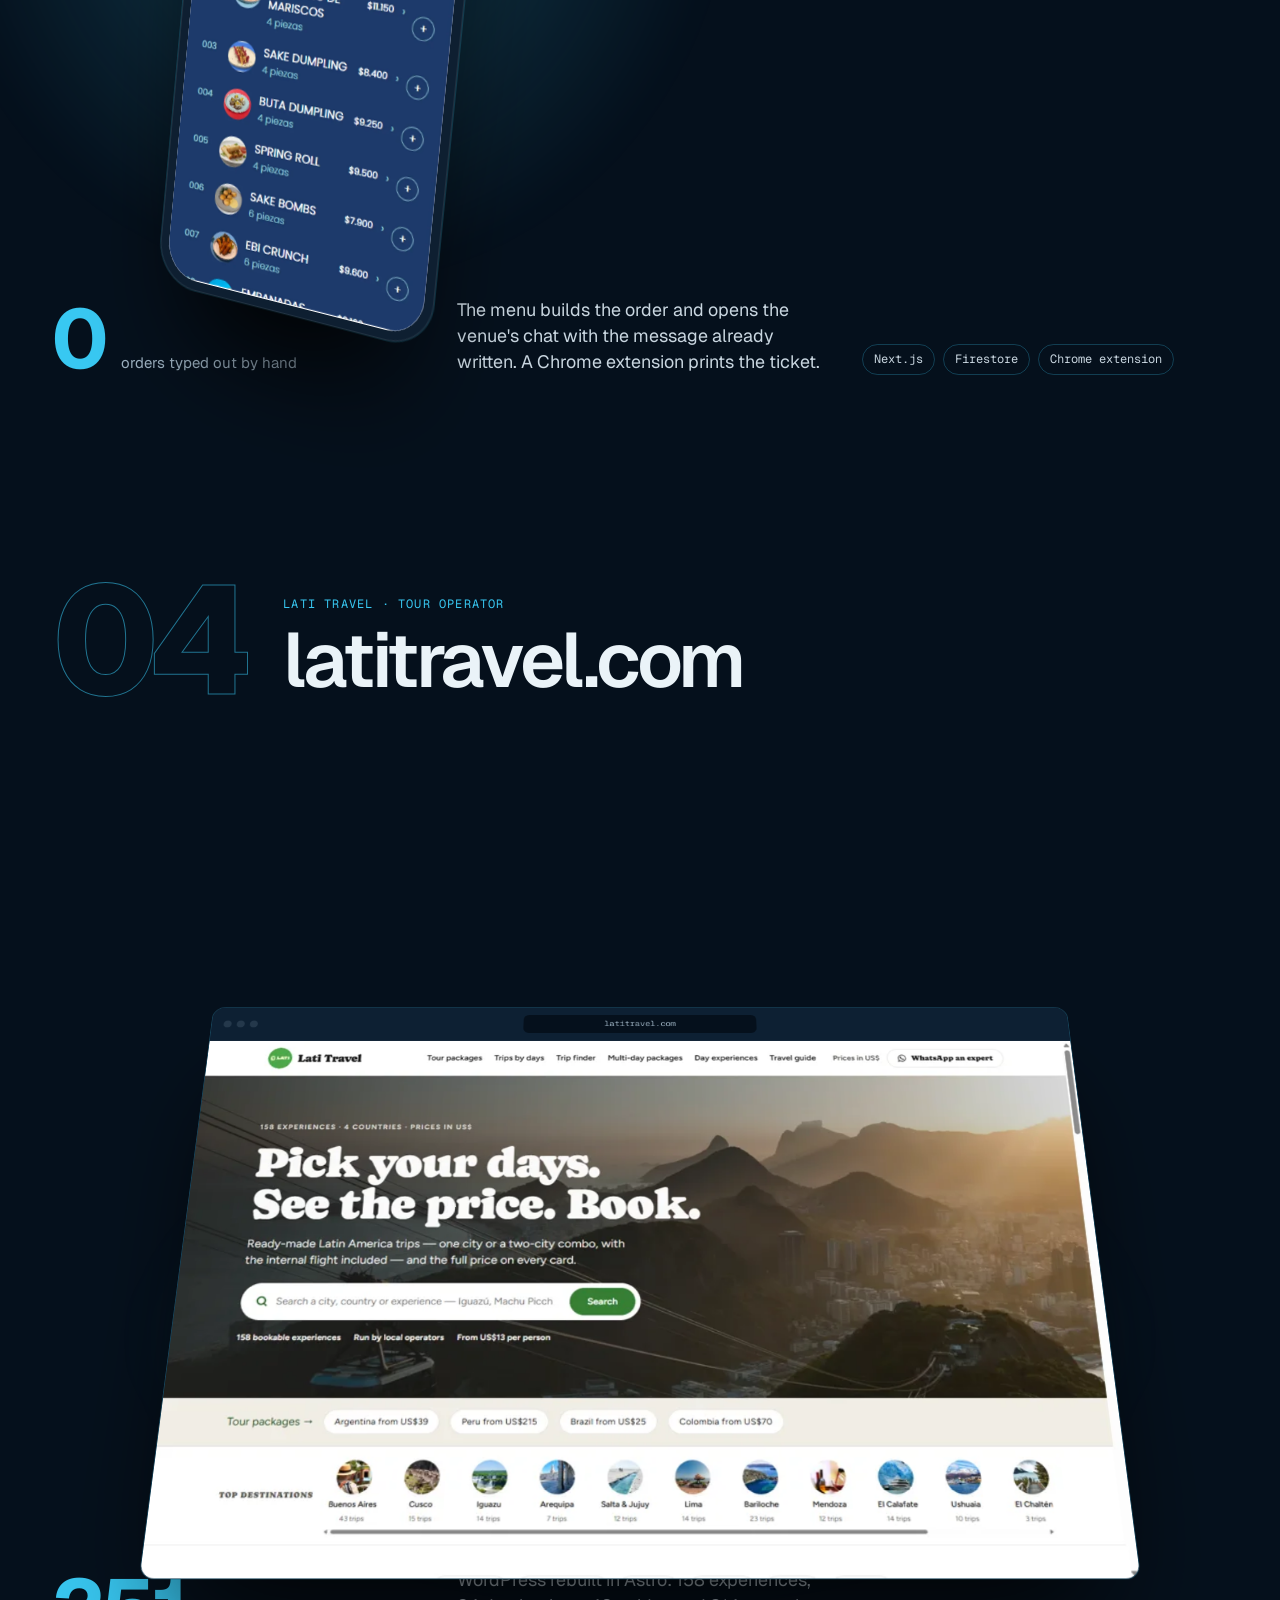
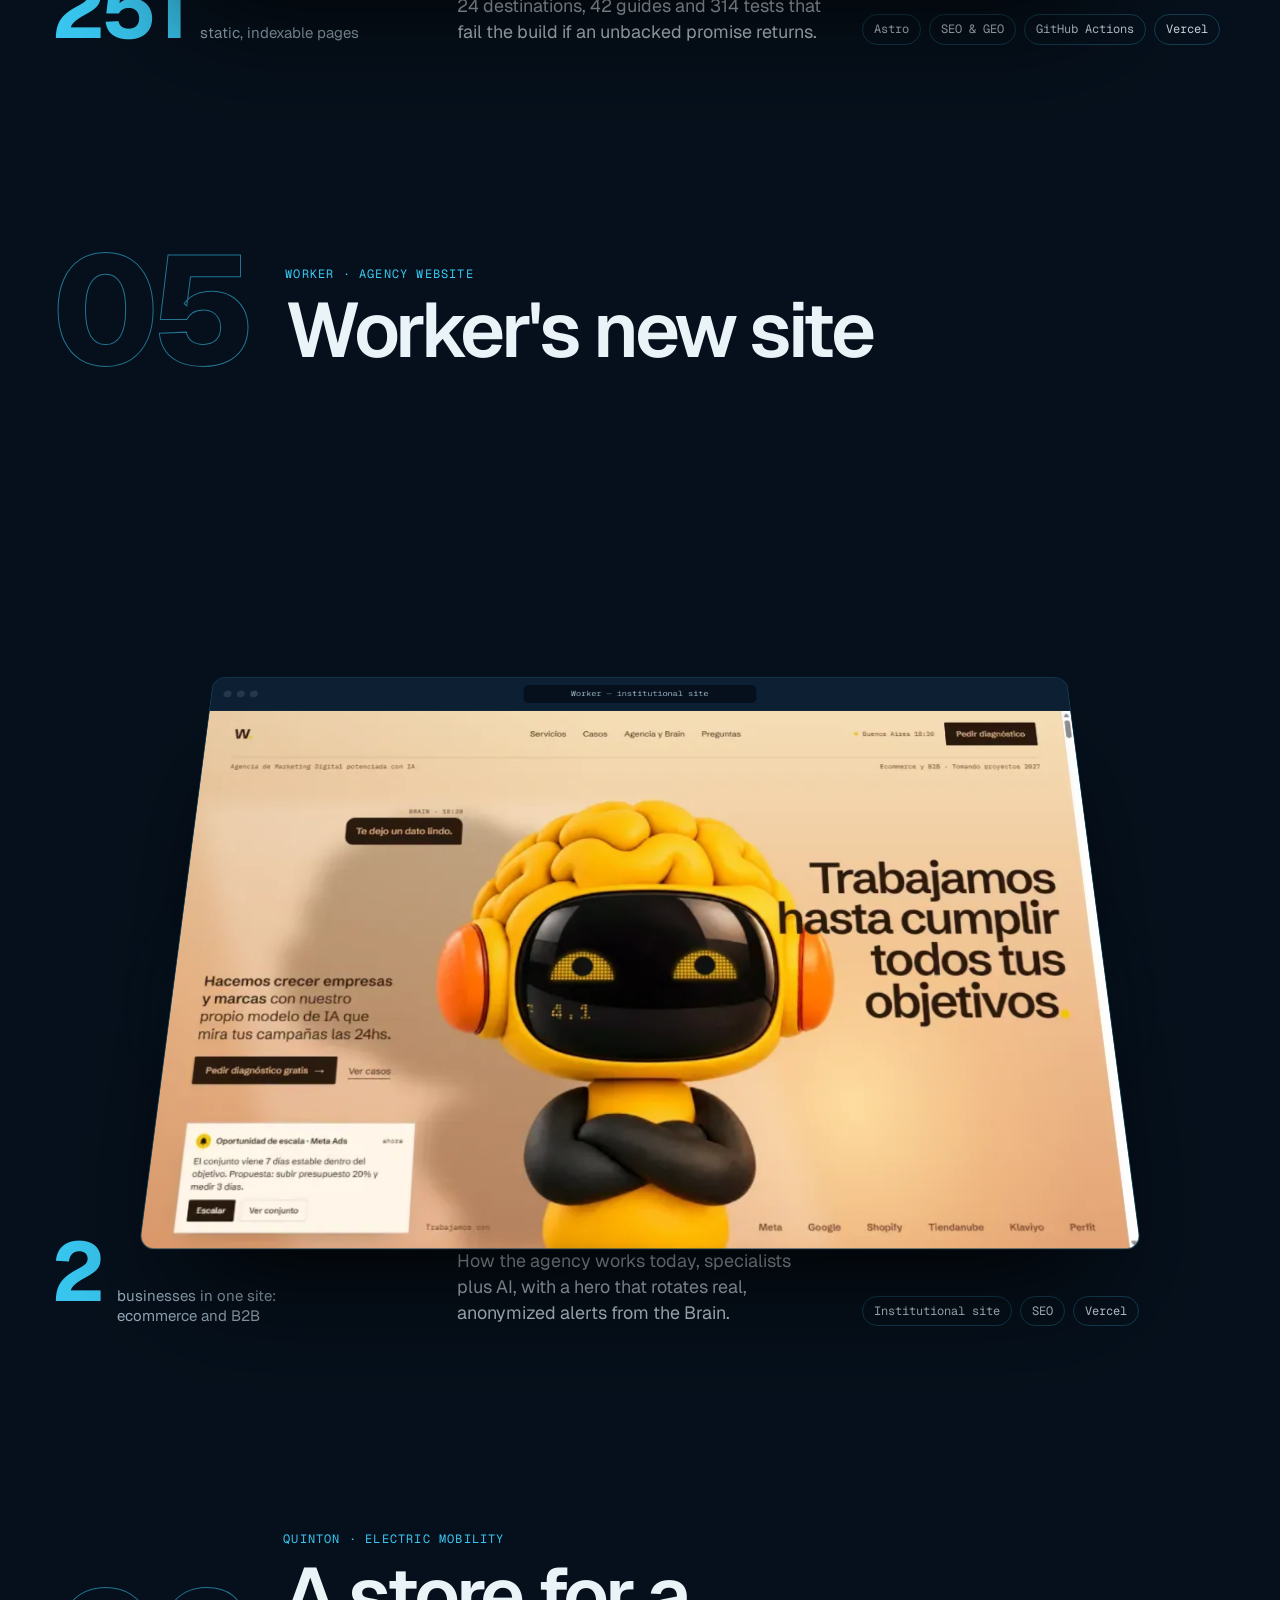
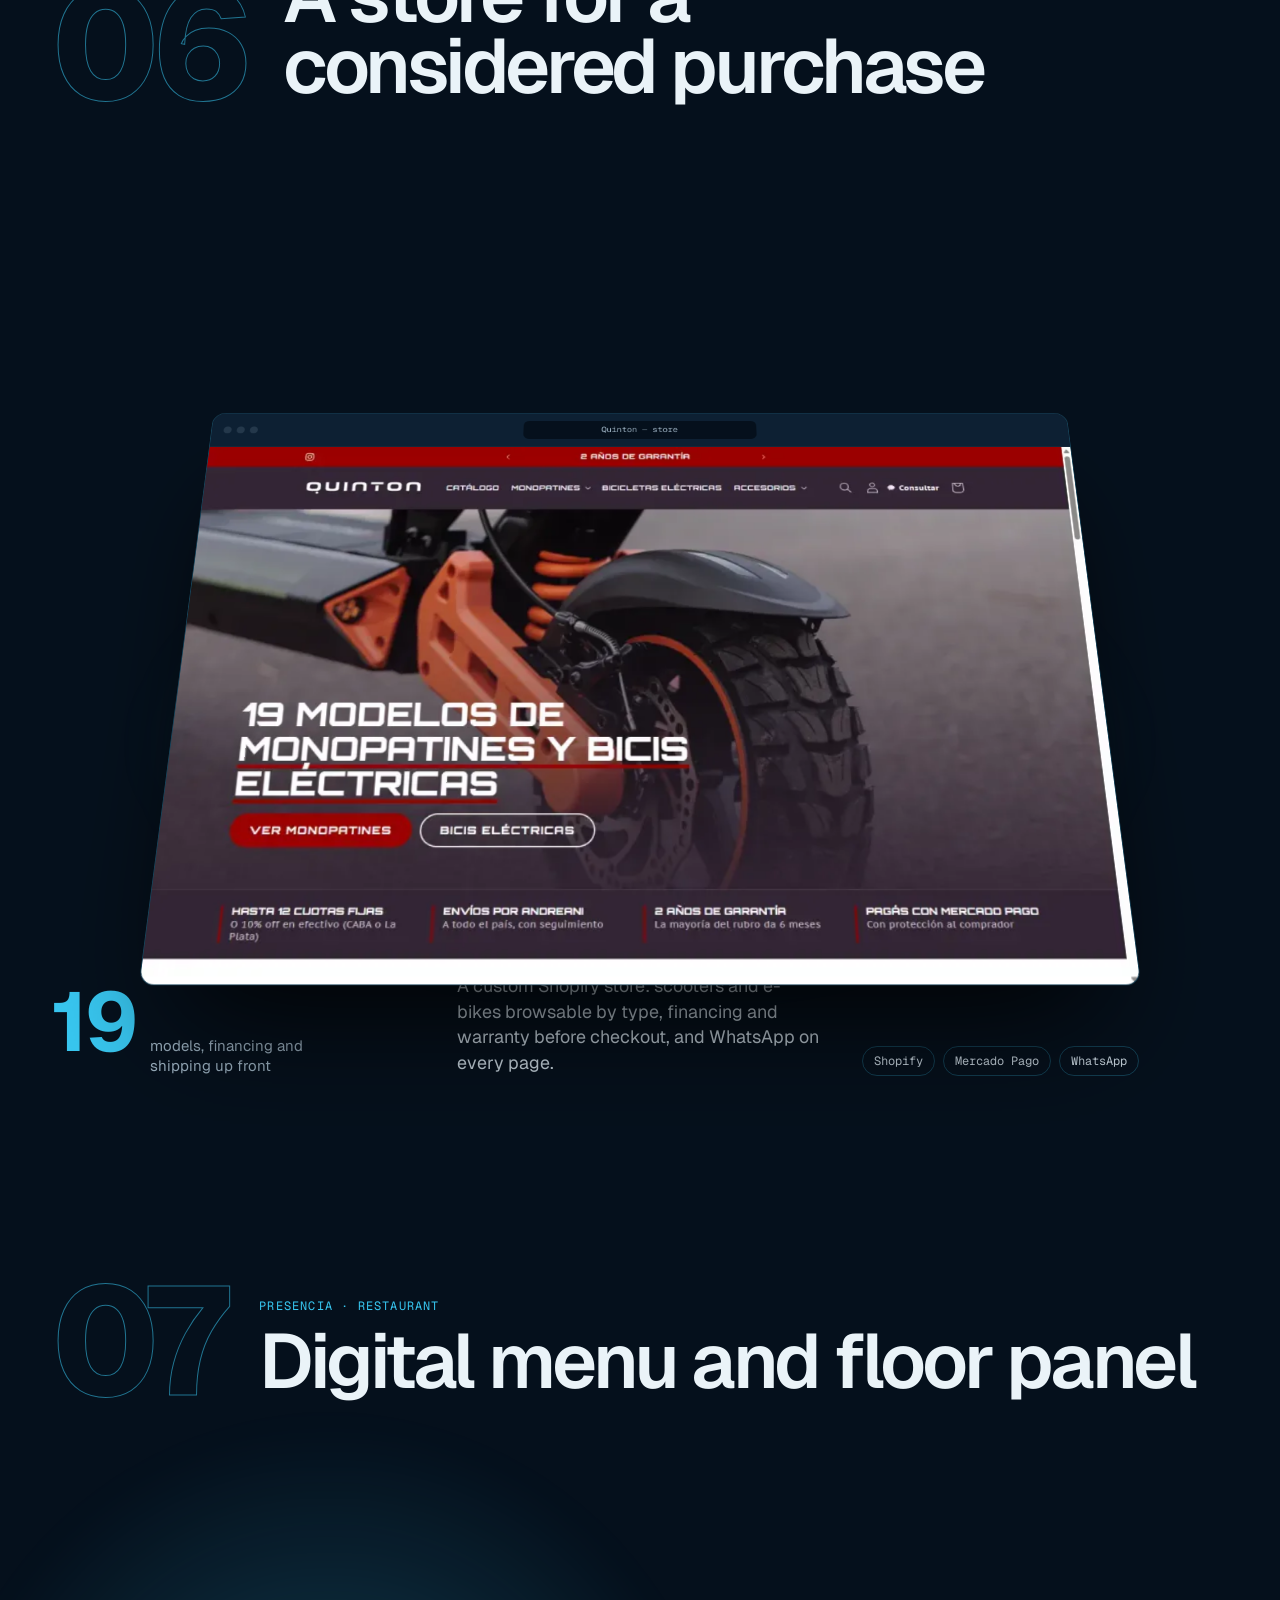
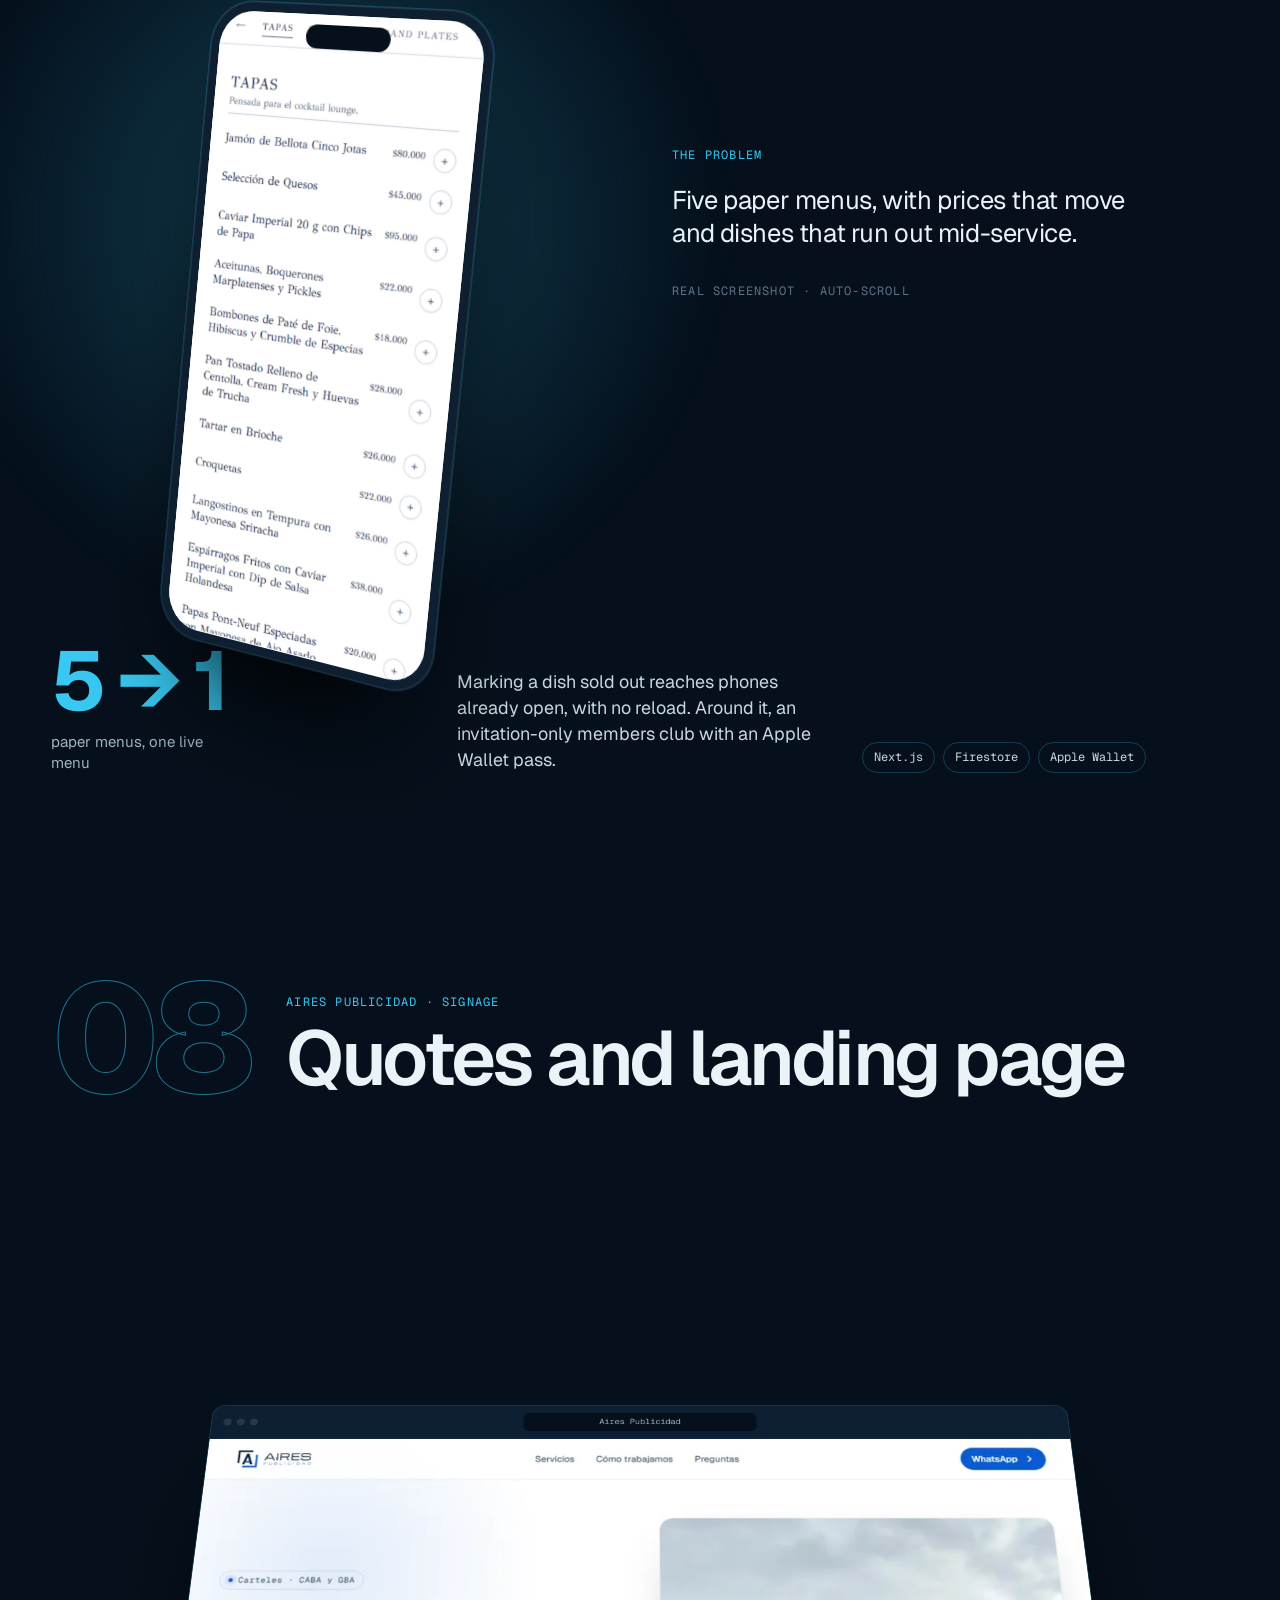
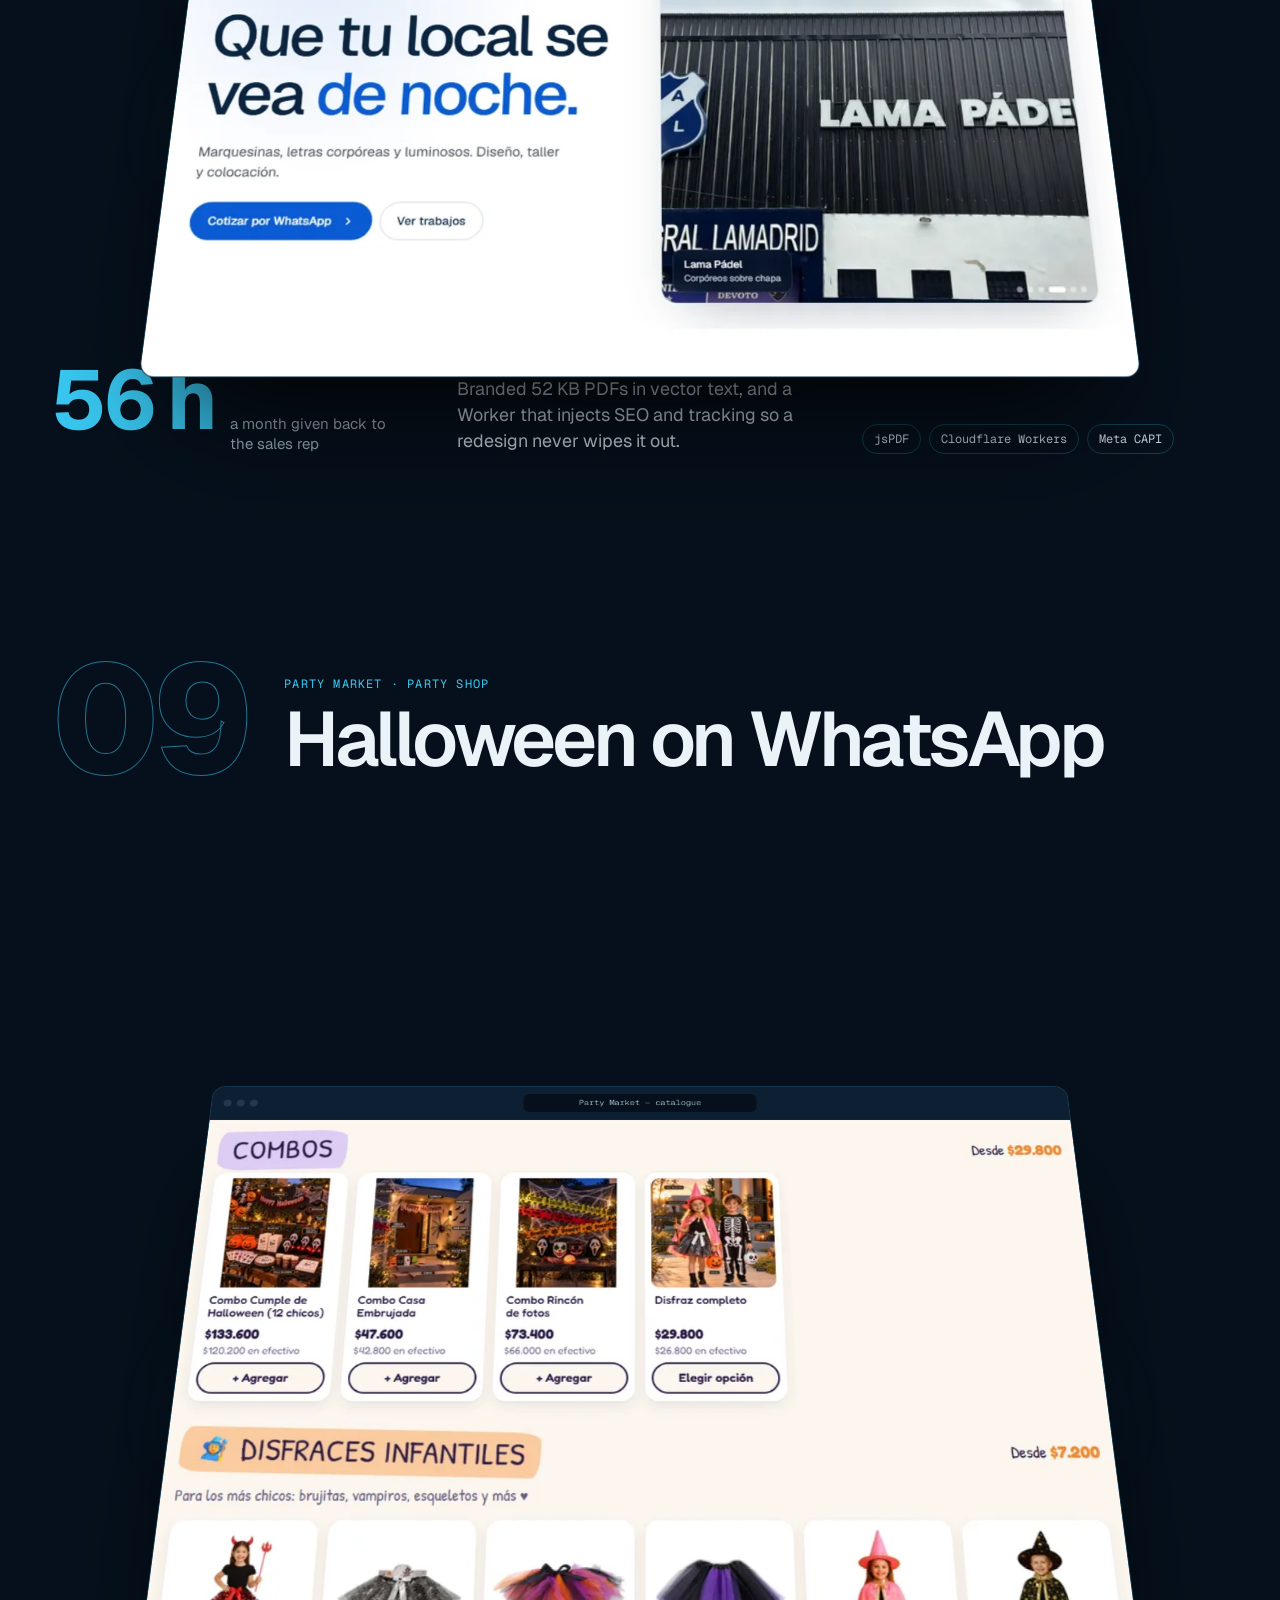
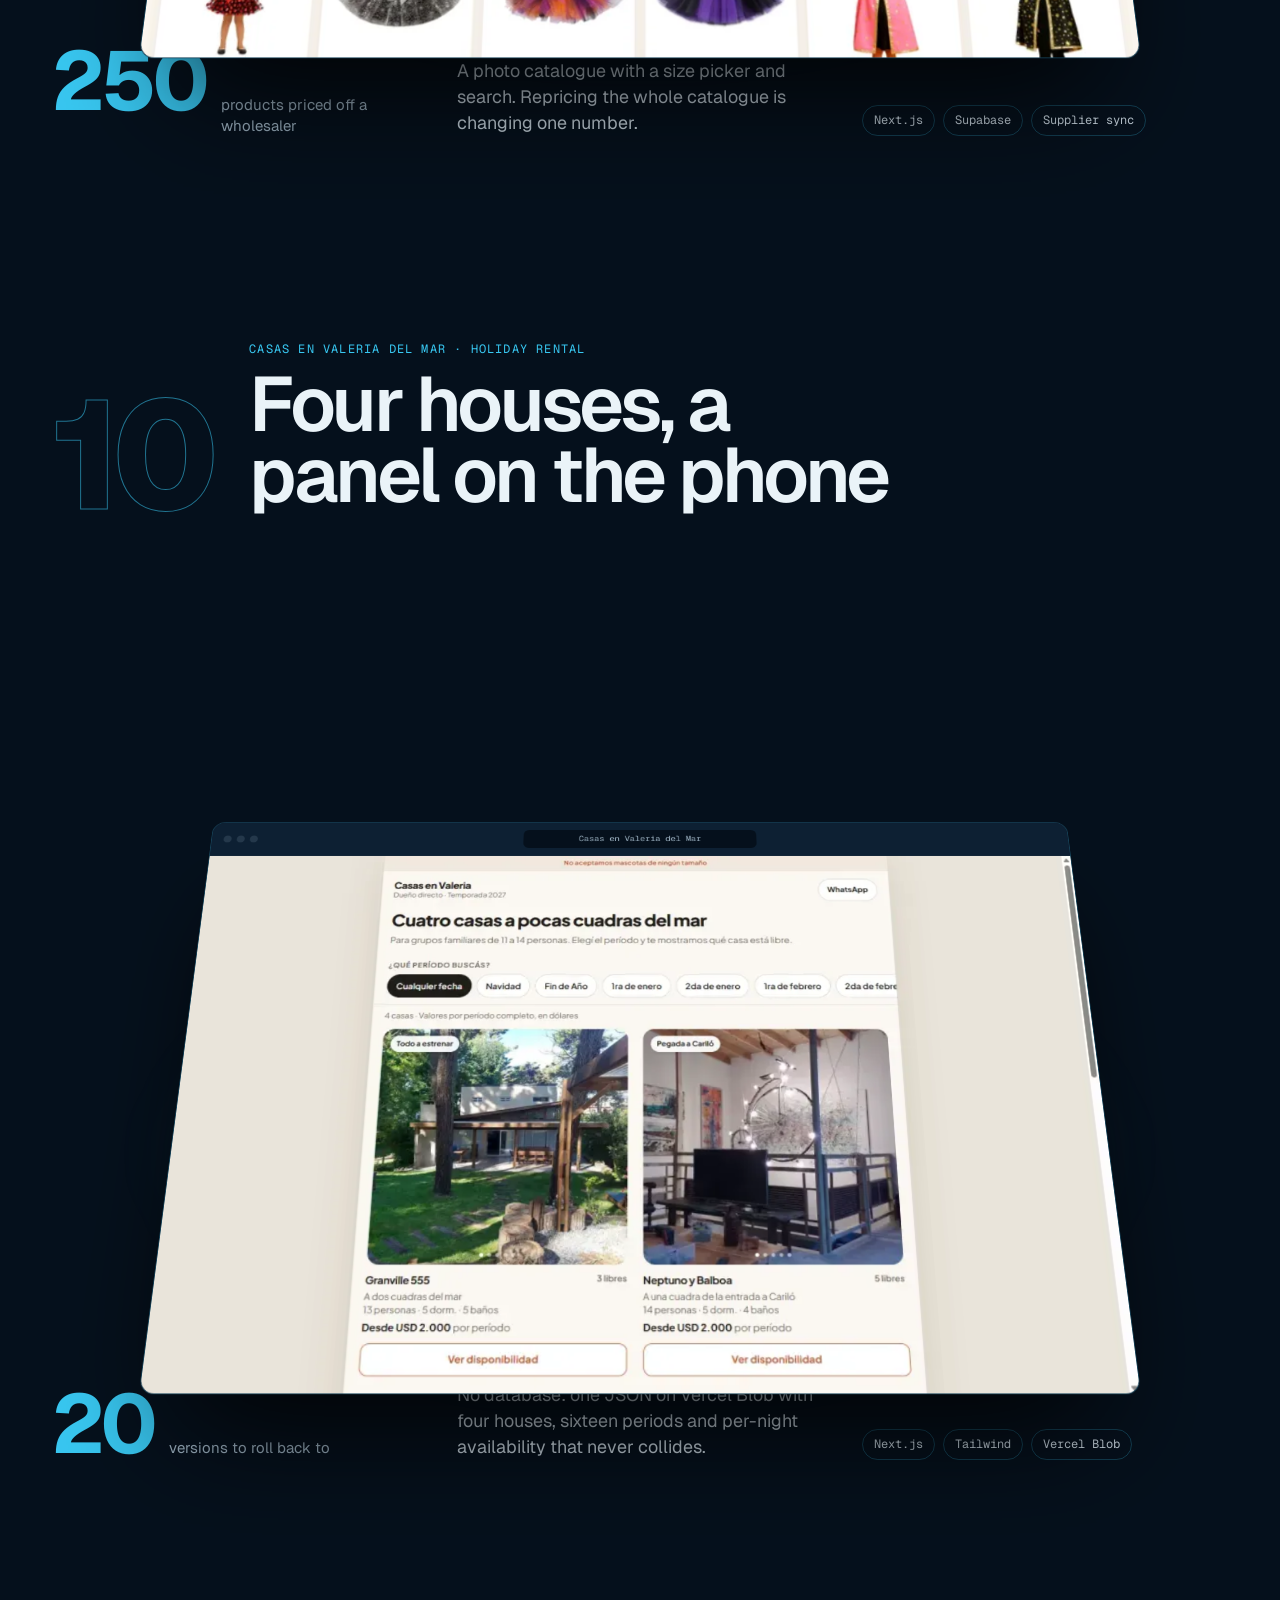
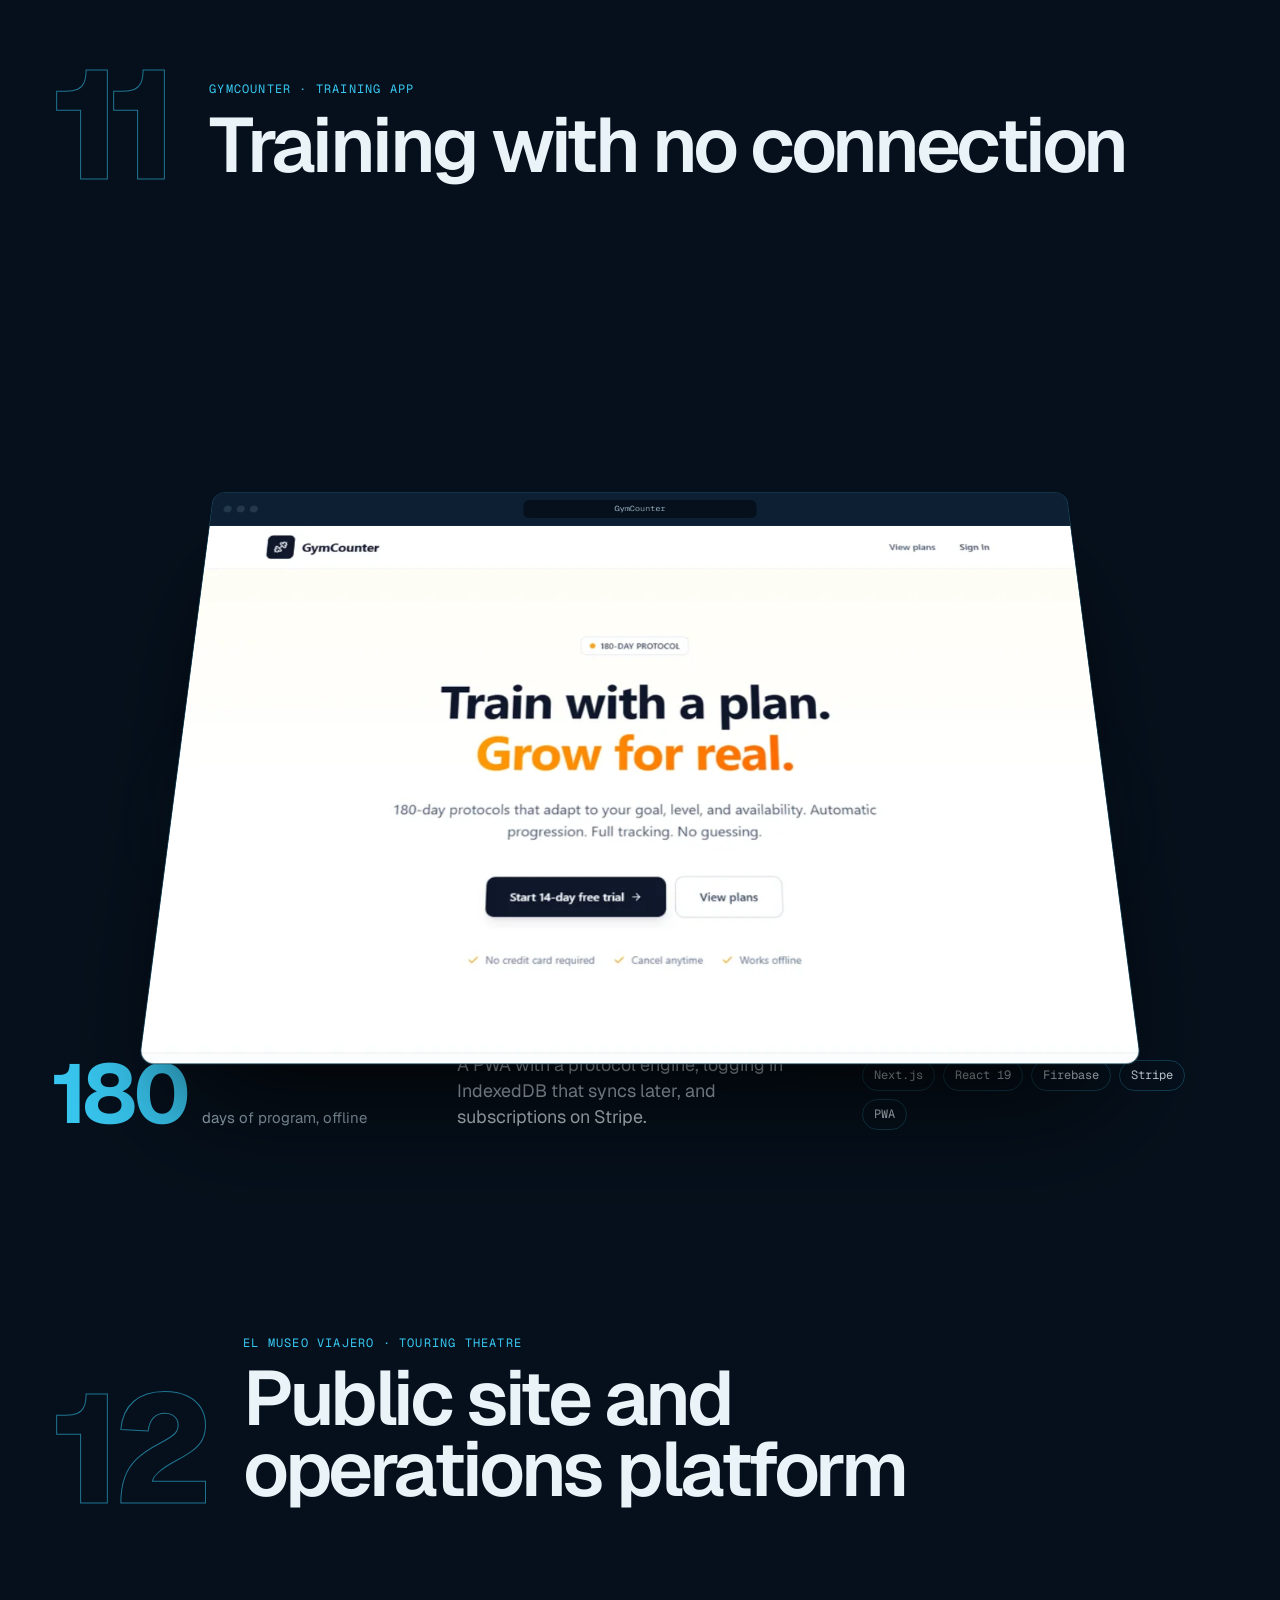
==== commit e6eccb6d: "feat(rediseño): portar el diseño v2 de Claude Design a EN y ES Rediseño completo del portfolio porta" ====
--- a/index.html
+++ b/index.html
@@ -36,10 +36,11 @@
 <link rel="preconnect" href="https://fonts.googleapis.com">
 <link rel="preconnect" href="https://fonts.gstatic.com" crossorigin>
 <link rel="preload" as="image" href="/assets/img/logo-front-base.png?v=6" type="image/png">
-<link rel="preload" as="image" href="/assets/img/logo-front-circuits.svg?v=9" type="image/svg+xml">
-<link href="https://fonts.googleapis.com/css2?family=Inter:wght@400;500;600&family=Space+Grotesk:wght@500;600;700&display=swap" rel="stylesheet">
-<link rel="stylesheet" href="/assets/css/style.css?v=24">
-<noscript><style>.reveal{opacity:1;transform:none}.step{opacity:1}</style></noscript>
+<link rel="preload" as="image" href="/assets/img/logo-front-mark.png?v=1" type="image/png">
+<link rel="preload" as="image" href="/assets/img/logo-front-eyes.png?v=6" type="image/png">
+<link href="https://fonts.googleapis.com/css2?family=Geist:wght@300;400;500;600;700;800&family=Geist+Mono:wght@400;500&display=swap" rel="stylesheet">
+<link rel="stylesheet" href="/assets/css/style.css?v=25">
+<noscript><style>[data-reveal]{opacity:1;transform:none}</style></noscript>
 
 <script type="application/ld+json">
 {
@@ -66,95 +67,42 @@
 </head>
 <body>
 
-<a class="skip-link" href="#main">Skip to content</a>
-<div class="scroll-progress" aria-hidden="true"><i></i></div>
+<a class="skip-link" href="#work">Skip to content</a>
 
 <!-- ── NAV ─────────────────────────────────────────────────────────────── -->
 <header class="nav">
   <div class="wrap">
-    <a href="/" class="brand" aria-label="Beast Machine, home">
-      <img src="/assets/img/favicon-192.png" alt="" width="34" height="34">
+    <a href="#top" class="brand" aria-label="Beast Machine, home">
+      <img src="/assets/img/favicon-192.png" alt="" width="30" height="30">
       <span>Beast Machine</span>
     </a>
-
     <nav class="nav-menu" aria-label="Main navigation">
-      <a href="#about">About</a>
-      <a href="#services">Services</a>
       <a href="#work">Work</a>
-      <a href="#process">Process</a>
+      <a href="#lab">Lab</a>
       <a href="#contact">Contact</a>
+      <a href="/es" hreflang="es">ES</a>
     </nav>
-
-    <div class="nav-side">
-      <div class="lang-switch">
-        <a href="/es" hreflang="es">ES</a>
-        <a href="/" aria-current="true" hreflang="en">EN</a>
-      </div>
-      <a href="#contact" class="btn btn-primary nav-cta">Start a project</a>
-      <button class="burger" type="button" aria-expanded="false" aria-controls="mobile-panel" aria-label="Open menu">
-        <i></i><i></i><i></i>
-      </button>
-    </div>
   </div>
 </header>
 
-<div class="mobile-panel" id="mobile-panel">
-  <a href="#about" style="--i:0">About</a>
-  <a href="#services" style="--i:1">Services</a>
-  <a href="#work" style="--i:2">Work</a>
-  <a href="#process" style="--i:3">Process</a>
-  <a href="#contact" style="--i:4">Contact</a>
-  <div class="mobile-foot">
-    <div class="lang-switch">
-      <a href="/es" hreflang="es">ES</a>
-      <a href="/" aria-current="true" hreflang="en">EN</a>
-    </div>
-    <a href="https://wa.me/5491132556383" target="_blank" rel="noopener" class="btn btn-primary">WhatsApp</a>
-  </div>
-</div>
-
-<main id="main">
+<main>
 
   <!-- ── HERO ──────────────────────────────────────────────────────────── -->
-  <section class="hero">
-    <div class="hero-bg" aria-hidden="true">
-      <div class="bg-grid"></div>
-      <div class="orb orb-a"></div>
-      <div class="orb orb-b"></div>
-    </div>
-
-    <div class="wrap hero-inner">
-      <div class="hero-copy">
-        <p class="badge hero-fade" style="--d:.1s"><span class="dot"></span> Buenos Aires · Product development</p>
-        <h1>
-          <span class="line" style="--i:0"><span>We build</span></span>
-          <span class="line" style="--i:1"><span>digital products</span></span>
-          <span class="line" style="--i:2"><span class="gradient-text" data-scramble>that scale</span></span>
-        </h1>
-        <p class="hero-lead hero-fade" style="--d:.55s">We design, build and ship software for companies and startups. From the first prototype to production, with one team across the whole cycle.</p>
-        <div class="hero-actions hero-fade" style="--d:.7s">
-          <a href="#contact" class="btn btn-primary">
-            Start a project
-            <svg viewBox="0 0 24 24" fill="none" stroke="currentColor" stroke-width="2" stroke-linecap="round" stroke-linejoin="round"><path d="M5 12h14"/><path d="m12 5 7 7-7 7"/></svg>
-          </a>
-          <a href="#services" class="btn btn-ghost">See services</a>
-        </div>
-        <div class="hero-meta hero-fade" style="--d:.85s">
-          <div><strong>50+</strong><span>Projects delivered</span></div>
-          <div><strong>20+</strong><span>Active clients</span></div>
-          <div><strong>&lt;24 h</strong><span>Response time</span></div>
-        </div>
-      </div>
-
-      <div class="hero-visual hero-fade" style="--d:.3s" aria-hidden="true">
-        <div class="halo"></div>
-        <div class="ring"></div>
-        <div class="ring r2"></div>
-        <div class="mark hero-mark beast" data-beast>
+  <section class="hero" id="top" data-hero>
+    <div class="hero-glow" data-glow aria-hidden="true"></div>
+
+    <div class="hero-words" aria-hidden="true">
+      <div class="hero-word" data-hero-word>BEAST</div>
+      <div class="hero-word" data-hero-word>MACHINE</div>
+    </div>
+
+    <div class="hero-stage">
+      <div class="wolf" data-wolf>
+        <div class="beast" data-beast>
           <div class="beast-halo"></div>
           <div class="beast-halo2"></div>
           <div class="beast-head">
-            <img class="beast-base" src="/assets/img/logo-front-base.png?v=6" alt="" width="559" height="625">
+            <img class="beast-base" src="/assets/img/logo-front-base.png?v=6" alt="Beast Machine" width="559" height="625">
             <img class="beast-mark" src="/assets/img/logo-front-mark.png?v=1" alt="" width="559" height="625">
             <div class="beast-mouth"><div class="beast-teeth-top"><i style="width:12%;height:100%;background:#eef6f9;clip-path:polygon(0 0,100% 0,55% 100%)"></i><i style="width:8%;height:42%;background:#dfeaee;clip-path:polygon(0 0,100% 0,50% 100%)"></i><i style="width:8%;height:36%;background:#dfeaee;clip-path:polygon(0 0,100% 0,50% 100%)"></i><i style="width:8%;height:36%;background:#dfeaee;clip-path:polygon(0 0,100% 0,50% 100%)"></i><i style="width:8%;height:42%;background:#dfeaee;clip-path:polygon(0 0,100% 0,50% 100%)"></i><i style="width:12%;height:100%;background:#eef6f9;clip-path:polygon(0 0,100% 0,45% 100%)"></i></div><div class="beast-teeth-bot"><i style="width:12%;height:100%;background:#e6f0f3;clip-path:polygon(50% 0,100% 100%,0 100%)"></i><i style="width:9%;height:45%;background:#d3e0e5;clip-path:polygon(50% 0,100% 100%,0 100%)"></i><i style="width:9%;height:40%;background:#d3e0e5;clip-path:polygon(50% 0,100% 100%,0 100%)"></i><i style="width:9%;height:45%;background:#d3e0e5;clip-path:polygon(50% 0,100% 100%,0 100%)"></i><i style="width:12%;height:100%;background:#e6f0f3;clip-path:polygon(50% 0,100% 100%,0 100%)"></i></div></div>
             <img class="beast-jaw" src="/assets/img/logo-front-mark.png?v=1" alt="" width="559" height="625">
@@ -177,746 +125,397 @@
       </div>
     </div>
 
-    <div class="scroll-cue" aria-hidden="true">
-      <span>Scroll</span>
-      <span class="rail"></span>
+    <div class="hero-meta">
+      <span>Digital products<br>Buenos Aires</span>
+      <span>Scroll ↓</span>
+      <span>19 works<br>2023 — 2026</span>
     </div>
   </section>
 
-  <!-- ── MARQUEE ───────────────────────────────────────────────────────── -->
-  <div class="marquee" data-direction="1" aria-hidden="true">
-    <div class="marquee-track">
-      <ul>
-        <li>Mobile apps</li>
-        <li>Web platforms</li>
-        <li>Custom software</li>
-        <li>APIs and integrations</li>
-        <li>Automation</li>
-        <li>Support and maintenance</li>
-      </ul>
-    </div>
-  </div>
-
-  <!-- ── ABOUT ─────────────────────────────────────────────────────────── -->
-  <section class="about" id="about">
-    <div class="wrap about-grid">
-      <div class="about-copy reveal">
-        <p class="eyebrow">About us</p>
-        <h2 class="section-title">Technology with purpose</h2>
-        <p>At Beast Machine we develop digital products end to end: from strategy and design through implementation and ongoing support.</p>
-        <p>We work with startups and companies that need a reliable technology partner to take their ideas to market quickly, at scale, and with professional quality.</p>
-
-        <div class="pillars">
-          <div class="pillar">
-            <svg viewBox="0 0 24 24" aria-hidden="true"><path d="M12 2v20"/><path d="M2 12h20"/><circle cx="12" cy="12" r="9"/></svg>
-            <div>
-              <b>The full product cycle</b>
-              <span>Strategy, design, development, launch and support inside a single team.</span>
+  <!-- ── STATEMENT ─────────────────────────────────────────────────────── -->
+  <section class="statement">
+    <p data-reveal>Agencies, restaurants, shops and tour operators came to us with an operation that stopped scaling. <span class="fade">This is what came out of it.</span></p>
+  </section>
+
+  <!-- ── WORK ──────────────────────────────────────────────────────────── -->
+  <section id="work">
+
+    <article class="stage" id="brain" data-stage="01 / 13 — Worker Brain">
+      <div class="stage-head" data-reveal>
+        <span class="stage-num">01</span>
+        <div class="stage-headings">
+          <span class="stage-client">Worker · marketing agency</span>
+          <h3 class="stage-title">Worker Brain</h3>
+        </div>
+      </div>
+      <div class="mock">
+        <div class="mock-glow" aria-hidden="true"></div>
+        <div class="browser" data-scale>
+          <div class="browser-bar"><span class="browser-dots"><i></i><i></i><i></i></span><span class="browser-url">Worker Brain — panel</span><span></span></div>
+          <img src="/assets/img/cases/brain.webp?v=1" alt="The Worker Brain panel with the unified channel overview" width="1120" height="630" loading="lazy" decoding="async">
+        </div>
+      </div>
+      <div class="stage-foot" data-reveal>
+        <div class="stage-metric"><b>45</b><span>accounts on a single surface</span></div>
+        <p class="stage-lede">Eight native integrations into one daily snapshot, per-channel alerts, Slack digests and an AI analyst over each client's data.</p>
+        <ul class="stack"><li>Next.js</li><li>Firestore</li><li>Claude</li><li>Gemini</li><li>Slack</li></ul>
+      </div>
+    </article>
+
+    <article class="stage" id="hacetupedido" data-stage="02 / 13 — Hacé tu pedido">
+      <div class="stage-head" data-reveal>
+        <span class="stage-num">02</span>
+        <div class="stage-headings">
+          <span class="stage-client">Worker · WhatsApp ordering</span>
+          <h3 class="stage-title">Hacé tu pedido</h3>
+        </div>
+      </div>
+      <div class="mock">
+        <div class="mock-glow" aria-hidden="true"></div>
+        <div class="browser" data-scale>
+          <div class="browser-bar"><span class="browser-dots"><i></i><i></i><i></i></span><span class="browser-url">Hacé tu pedido</span><span></span></div>
+          <img src="/assets/img/cases/hacetupedido.webp?v=1" alt="The Hacé tu pedido landing page" width="960" height="600" loading="lazy" decoding="async">
+        </div>
+      </div>
+      <div class="stage-foot" data-reveal>
+        <div class="stage-metric"><b>1 row</b><span>to onboard a new business</span></div>
+        <p class="stage-lede">A multi-tenant engine serving every business's catalogue and delivering the order already written out on WhatsApp, with a ticket printed at the counter.</p>
+        <ul class="stack"><li>Next.js</li><li>Supabase</li><li>Multi-tenant</li><li>WhatsApp</li></ul>
+      </div>
+    </article>
+
+    <article class="stage" id="sagrado" data-stage="03 / 13 — From QR menu to printed ticket">
+      <div class="stage-head" data-reveal>
+        <span class="stage-num">03</span>
+        <div class="stage-headings">
+          <span class="stage-client">Sagrado Sushi · restaurant</span>
+          <h3 class="stage-title">From QR menu to printed ticket</h3>
+        </div>
+      </div>
+      <div class="phone-row">
+        <div class="phone-stage">
+          <div class="phone-glow" aria-hidden="true"></div>
+          <div class="phone" data-phone>
+            <div class="phone-screen">
+              <img data-phonescroll src="/assets/img/cases/sagrado.webp?v=2" alt="The Sagrado Sushi menu on a phone" width="798" height="1792" loading="lazy" decoding="async">
+              <div class="phone-notch" aria-hidden="true"></div>
             </div>
           </div>
-          <div class="pillar">
-            <svg viewBox="0 0 24 24" aria-hidden="true"><path d="M3 12h4l3 8 4-16 3 8h4"/></svg>
-            <div>
-              <b>Iterative delivery</b>
-              <span>Agile methods with visible progress at every stage of the project.</span>
+        </div>
+        <div class="phone-copy">
+          <span class="label">The problem</span>
+          <p class="problem">Orders arrived typed by the diner: a missing address, an item that no longer existed, a total that did not add up.</p>
+          <span class="note">Real screenshot · auto-scroll</span>
+        </div>
+      </div>
+      <div class="stage-foot" data-reveal>
+        <div class="stage-metric"><b>0</b><span>orders typed out by hand</span></div>
+        <p class="stage-lede">The menu builds the order and opens the venue's chat with the message already written. A Chrome extension prints the ticket.</p>
+        <ul class="stack"><li>Next.js</li><li>Firestore</li><li>Chrome extension</li></ul>
+      </div>
+    </article>
+
+    <article class="stage" id="lati" data-stage="04 / 13 — latitravel.com">
+      <div class="stage-head" data-reveal>
+        <span class="stage-num">04</span>
+        <div class="stage-headings">
+          <span class="stage-client">Lati Travel · tour operator</span>
+          <h3 class="stage-title">latitravel.com</h3>
+        </div>
+      </div>
+      <div class="mock">
+        <div class="mock-glow" aria-hidden="true"></div>
+        <div class="browser" data-scale>
+          <div class="browser-bar"><span class="browser-dots"><i></i><i></i><i></i></span><span class="browser-url">latitravel.com</span><span></span></div>
+          <img src="/assets/img/cases/lati.webp?v=1" alt="Lati Travel home page" width="960" height="600" loading="lazy" decoding="async">
+        </div>
+      </div>
+      <div class="stage-foot" data-reveal>
+        <div class="stage-metric"><b>251</b><span>static, indexable pages</span></div>
+        <p class="stage-lede">WordPress rebuilt in Astro: 158 experiences, 24 destinations, 42 guides and 314 tests that fail the build if an unbacked promise returns.</p>
+        <ul class="stack"><li>Astro</li><li>SEO &amp; GEO</li><li>GitHub Actions</li><li>Vercel</li></ul>
+      </div>
+    </article>
+
+    <article class="stage" id="worker" data-stage="05 / 13 — Worker's new site">
+      <div class="stage-head" data-reveal>
+        <span class="stage-num">05</span>
+        <div class="stage-headings">
+          <span class="stage-client">Worker · agency website</span>
+          <h3 class="stage-title">Worker's new site</h3>
+        </div>
+      </div>
+      <div class="mock">
+        <div class="mock-glow" aria-hidden="true"></div>
+        <div class="browser" data-scale>
+          <div class="browser-bar"><span class="browser-dots"><i></i><i></i><i></i></span><span class="browser-url">Worker — institutional site</span><span></span></div>
+          <img src="/assets/img/cases/worker.webp?v=1" alt="The new Worker home page" width="960" height="600" loading="lazy" decoding="async">
+        </div>
+      </div>
+      <div class="stage-foot" data-reveal>
+        <div class="stage-metric"><b>2</b><span>businesses in one site: ecommerce and B2B</span></div>
+        <p class="stage-lede">How the agency works today, specialists plus AI, with a hero that rotates real, anonymized alerts from the Brain.</p>
+        <ul class="stack"><li>Institutional site</li><li>SEO</li><li>Vercel</li></ul>
+      </div>
+    </article>
+
+    <article class="stage" id="quinton" data-stage="06 / 13 — A store for a considered purchase">
+      <div class="stage-head" data-reveal>
+        <span class="stage-num">06</span>
+        <div class="stage-headings">
+          <span class="stage-client">Quinton · electric mobility</span>
+          <h3 class="stage-title">A store for a considered purchase</h3>
+        </div>
+      </div>
+      <div class="mock">
+        <div class="mock-glow" aria-hidden="true"></div>
+        <div class="browser" data-scale>
+          <div class="browser-bar"><span class="browser-dots"><i></i><i></i><i></i></span><span class="browser-url">Quinton — store</span><span></span></div>
+          <img src="/assets/img/cases/quinton.webp?v=1" alt="The Quinton store home page" width="960" height="600" loading="lazy" decoding="async">
+        </div>
+      </div>
+      <div class="stage-foot" data-reveal>
+        <div class="stage-metric"><b>19</b><span>models, financing and shipping up front</span></div>
+        <p class="stage-lede">A custom Shopify store: scooters and e-bikes browsable by type, financing and warranty before checkout, and WhatsApp on every page.</p>
+        <ul class="stack"><li>Shopify</li><li>Mercado Pago</li><li>WhatsApp</li></ul>
+      </div>
+    </article>
+
+    <article class="stage" id="presencia" data-stage="07 / 13 — Digital menu and floor panel">
+      <div class="stage-head" data-reveal>
+        <span class="stage-num">07</span>
+        <div class="stage-headings">
+          <span class="stage-client">Presencia · restaurant</span>
+          <h3 class="stage-title">Digital menu and floor panel</h3>
+        </div>
+      </div>
+      <div class="phone-row">
+        <div class="phone-stage">
+          <div class="phone-glow" aria-hidden="true"></div>
+          <div class="phone" data-phone>
+            <div class="phone-screen">
+              <img data-phonescroll src="/assets/img/cases/presencia.webp?v=2" alt="The Presencia menu on a phone" width="798" height="1792" loading="lazy" decoding="async">
+              <div class="phone-notch" aria-hidden="true"></div>
             </div>
           </div>
-          <div class="pillar">
-            <svg viewBox="0 0 24 24" aria-hidden="true"><circle cx="12" cy="12" r="9"/><path d="M12 7v5l3 2"/></svg>
-            <div>
-              <b>Reply in under 24 hours</b>
-              <span>A direct line to the team, with no middle layers or delays.</span>
-            </div>
-          </div>
-        </div>
-      </div>
-
-      <div class="stats reveal" style="--i:1">
-        <div class="stat">
-          <b data-count="50" data-suffix="+">50+</b>
-          <span>Projects delivered</span>
-        </div>
-        <div class="stat">
-          <b data-count="3" data-suffix="+">3+</b>
-          <span>Years of experience</span>
-        </div>
-        <div class="stat">
-          <b data-count="20" data-suffix="+">20+</b>
-          <span>Active clients</span>
-        </div>
-        <div class="stat">
-          <b data-count="99" data-suffix="%">99%</b>
-          <span>Guaranteed uptime</span>
-        </div>
-      </div>
-    </div>
+        </div>
+        <div class="phone-copy">
+          <span class="label">The problem</span>
+          <p class="problem">Five paper menus, with prices that move and dishes that run out mid-service.</p>
+          <span class="note">Real screenshot · auto-scroll</span>
+        </div>
+      </div>
+      <div class="stage-foot" data-reveal>
+        <div class="stage-metric"><b>5 → 1</b><span>paper menus, one live menu</span></div>
+        <p class="stage-lede">Marking a dish sold out reaches phones already open, with no reload. Around it, an invitation-only members club with an Apple Wallet pass.</p>
+        <ul class="stack"><li>Next.js</li><li>Firestore</li><li>Apple Wallet</li></ul>
+      </div>
+    </article>
+
+    <article class="stage" id="aires" data-stage="08 / 13 — Quotes and landing page">
+      <div class="stage-head" data-reveal>
+        <span class="stage-num">08</span>
+        <div class="stage-headings">
+          <span class="stage-client">Aires Publicidad · signage</span>
+          <h3 class="stage-title">Quotes and landing page</h3>
+        </div>
+      </div>
+      <div class="mock">
+        <div class="mock-glow" aria-hidden="true"></div>
+        <div class="browser" data-scale>
+          <div class="browser-bar"><span class="browser-dots"><i></i><i></i><i></i></span><span class="browser-url">Aires Publicidad</span><span></span></div>
+          <img src="/assets/img/cases/aires.webp?v=2" alt="Aires Publicidad home page" width="960" height="600" loading="lazy" decoding="async">
+        </div>
+      </div>
+      <div class="stage-foot" data-reveal>
+        <div class="stage-metric"><b>56 h</b><span>a month given back to the sales rep</span></div>
+        <p class="stage-lede">Branded 52 KB PDFs in vector text, and a Worker that injects SEO and tracking so a redesign never wipes it out.</p>
+        <ul class="stack"><li>jsPDF</li><li>Cloudflare Workers</li><li>Meta CAPI</li></ul>
+      </div>
+    </article>
+
+    <article class="stage" id="partymarket" data-stage="09 / 13 — Halloween on WhatsApp">
+      <div class="stage-head" data-reveal>
+        <span class="stage-num">09</span>
+        <div class="stage-headings">
+          <span class="stage-client">Party Market · party shop</span>
+          <h3 class="stage-title">Halloween on WhatsApp</h3>
+        </div>
+      </div>
+      <div class="mock">
+        <div class="mock-glow" aria-hidden="true"></div>
+        <div class="browser" data-scale>
+          <div class="browser-bar"><span class="browser-dots"><i></i><i></i><i></i></span><span class="browser-url">Party Market — catalogue</span><span></span></div>
+          <img src="/assets/img/cases/partymarket.webp?v=2" alt="The Party Market catalogue" width="960" height="600" loading="lazy" decoding="async">
+        </div>
+      </div>
+      <div class="stage-foot" data-reveal>
+        <div class="stage-metric"><b>250</b><span>products priced off a wholesaler</span></div>
+        <p class="stage-lede">A photo catalogue with a size picker and search. Repricing the whole catalogue is changing one number.</p>
+        <ul class="stack"><li>Next.js</li><li>Supabase</li><li>Supplier sync</li></ul>
+      </div>
+    </article>
+
+    <article class="stage" id="casas" data-stage="10 / 13 — Four houses, a panel on the phone">
+      <div class="stage-head" data-reveal>
+        <span class="stage-num">10</span>
+        <div class="stage-headings">
+          <span class="stage-client">Casas en Valeria del Mar · holiday rental</span>
+          <h3 class="stage-title">Four houses, a panel on the phone</h3>
+        </div>
+      </div>
+      <div class="mock">
+        <div class="mock-glow" aria-hidden="true"></div>
+        <div class="browser" data-scale>
+          <div class="browser-bar"><span class="browser-dots"><i></i><i></i><i></i></span><span class="browser-url">Casas en Valeria del Mar</span><span></span></div>
+          <img src="/assets/img/cases/casas-valeria.webp?v=1" alt="The Casas en Valeria del Mar home page" width="960" height="600" loading="lazy" decoding="async">
+        </div>
+      </div>
+      <div class="stage-foot" data-reveal>
+        <div class="stage-metric"><b>20</b><span>versions to roll back to</span></div>
+        <p class="stage-lede">No database: one JSON on Vercel Blob with four houses, sixteen periods and per-night availability that never collides.</p>
+        <ul class="stack"><li>Next.js</li><li>Tailwind</li><li>Vercel Blob</li></ul>
+      </div>
+    </article>
+
+    <article class="stage" id="gymcounter" data-stage="11 / 13 — Training with no connection">
+      <div class="stage-head" data-reveal>
+        <span class="stage-num">11</span>
+        <div class="stage-headings">
+          <span class="stage-client">GymCounter · training app</span>
+          <h3 class="stage-title">Training with no connection</h3>
+        </div>
+      </div>
+      <div class="mock">
+        <div class="mock-glow" aria-hidden="true"></div>
+        <div class="browser" data-scale>
+          <div class="browser-bar"><span class="browser-dots"><i></i><i></i><i></i></span><span class="browser-url">GymCounter</span><span></span></div>
+          <img src="/assets/img/cases/gymcounter.webp?v=2" alt="The GymCounter home page" width="960" height="600" loading="lazy" decoding="async">
+        </div>
+      </div>
+      <div class="stage-foot" data-reveal>
+        <div class="stage-metric"><b>180</b><span>days of program, offline</span></div>
+        <p class="stage-lede">A PWA with a protocol engine, logging in IndexedDB that syncs later, and subscriptions on Stripe.</p>
+        <ul class="stack"><li>Next.js</li><li>React 19</li><li>Firebase</li><li>Stripe</li><li>PWA</li></ul>
+      </div>
+    </article>
+
+    <article class="stage" id="museo" data-stage="12 / 13 — Public site and operations platform">
+      <div class="stage-head" data-reveal>
+        <span class="stage-num">12</span>
+        <div class="stage-headings">
+          <span class="stage-client">El Museo Viajero · touring theatre</span>
+          <h3 class="stage-title">Public site and operations platform</h3>
+        </div>
+      </div>
+      <div class="mock">
+        <div class="mock-glow" aria-hidden="true"></div>
+        <div class="browser" data-scale>
+          <div class="browser-bar"><span class="browser-dots"><i></i><i></i><i></i></span><span class="browser-url">El Museo Viajero</span><span></span></div>
+          <img src="/assets/img/cases/museo.webp?v=1" alt="The El Museo Viajero home page" width="960" height="600" loading="lazy" decoding="async">
+        </div>
+      </div>
+      <div class="stage-foot" data-reveal>
+        <div class="stage-metric"><b>0</b><span>spreadsheets to run a season</span></div>
+        <p class="stage-lede">A public programme, material by subscription, and behind it: calendar, bookings, attendance and settlements.</p>
+        <ul class="stack"><li>Next.js</li><li>React</li><li>Firestore</li></ul>
+      </div>
+    </article>
+
+    <article class="stage" id="alko" data-stage="13 / 13 — A catalogue the client edits itself">
+      <div class="stage-head" data-reveal>
+        <span class="stage-num">13</span>
+        <div class="stage-headings">
+          <span class="stage-client">Alko · electrical materials</span>
+          <h3 class="stage-title">A catalogue the client edits itself</h3>
+        </div>
+      </div>
+      <div class="mock">
+        <div class="mock-glow" aria-hidden="true"></div>
+        <div class="browser" data-scale>
+          <div class="browser-bar"><span class="browser-dots"><i></i><i></i><i></i></span><span class="browser-url">Alko — brands</span><span></span></div>
+          <img src="/assets/img/cases/alko.webp?v=1" alt="The brands Alko distributes" width="960" height="600" loading="lazy" decoding="async">
+        </div>
+      </div>
+      <div class="stage-foot" data-reveal>
+        <div class="stage-metric"><b>45</b><span>brands and 26 lines from a spreadsheet</span></div>
+        <p class="stage-lede">A distributor since 1977 with no site of its own: four pages generated by scripts and 36 text values the client changes without republishing.</p>
+        <ul class="stack"><li>Go High Level</li><li>Node</li><li>Custom Values</li></ul>
+      </div>
+    </article>
+
   </section>
 
-  <!-- ── SERVICES ──────────────────────────────────────────────────────── -->
-  <section class="section-light" id="services">
-    <div class="wrap">
-      <div class="section-head reveal">
-        <p class="eyebrow">Services</p>
-        <h2 class="section-title">What we do</h2>
-        <p class="section-lead">End-to-end digital product development, shaped around each client's operation and goals.</p>
-      </div>
-
-      <div class="services-grid">
-        <article class="card reveal" style="--i:0">
-          <span class="card-index">01</span>
-          <div class="card-icon"><svg viewBox="0 0 24 24" aria-hidden="true"><rect x="5" y="2" width="14" height="20" rx="2.5"/><path d="M12 18h.01"/></svg></div>
-          <h3>Mobile apps</h3>
-          <p>Native and cross-platform apps for iOS and Android, focused on performance and user experience.</p>
-        </article>
-
-        <article class="card reveal" style="--i:1">
-          <span class="card-index">02</span>
-          <div class="card-icon"><svg viewBox="0 0 24 24" aria-hidden="true"><rect x="2" y="3" width="20" height="14" rx="2.5"/><path d="M8 21h8"/><path d="M12 17v4"/></svg></div>
-          <h3>Web platforms</h3>
-          <p>Scalable platforms, dashboards, management systems and SaaS applications.</p>
-        </article>
-
-        <article class="card reveal" style="--i:2">
-          <span class="card-index">03</span>
-          <div class="card-icon"><svg viewBox="0 0 24 24" aria-hidden="true"><path d="M12 2 2 7l10 5 10-5-10-5z"/><path d="m2 17 10 5 10-5"/><path d="m2 12 10 5 10-5"/></svg></div>
-          <h3>Custom software</h3>
-          <p>Solutions that integrate with your current systems and adapt to how your team works.</p>
-        </article>
-
-        <article class="card reveal" style="--i:0">
-          <span class="card-index">04</span>
-          <div class="card-icon"><svg viewBox="0 0 24 24" aria-hidden="true"><path d="m16 18 6-6-6-6"/><path d="M8 6l-6 6 6 6"/></svg></div>
-          <h3>APIs and integrations</h3>
-          <p>Design and implementation of robust APIs and connections to third-party services.</p>
-        </article>
-
-        <article class="card reveal" style="--i:1">
-          <span class="card-index">05</span>
-          <div class="card-icon"><svg viewBox="0 0 24 24" aria-hidden="true"><path d="M13 2 3 14h9l-1 8 10-12h-9l1-8z"/></svg></div>
-          <h3>Automation</h3>
-          <p>Process automation that cuts manual work, operating costs and errors.</p>
-        </article>
-
-        <article class="card reveal" style="--i:2">
-          <span class="card-index">06</span>
-          <div class="card-icon"><svg viewBox="0 0 24 24" aria-hidden="true"><circle cx="12" cy="12" r="3"/><path d="M19.4 15a1.65 1.65 0 0 0 .33 1.82l.06.06a2 2 0 1 1-2.83 2.83l-.06-.06a1.65 1.65 0 0 0-2.82 1.18V21a2 2 0 1 1-4 0v-.09A1.65 1.65 0 0 0 7.26 19.4l-.06.06a2 2 0 1 1-2.83-2.83l.06-.06A1.65 1.65 0 0 0 3.25 13.7H3a2 2 0 1 1 0-4h.09A1.65 1.65 0 0 0 4.6 7.26l-.06-.06a2 2 0 1 1 2.83-2.83l.06.06A1.65 1.65 0 0 0 10 3.25V3a2 2 0 1 1 4 0v.09a1.65 1.65 0 0 0 2.82 1.18l.06-.06a2 2 0 1 1 2.83 2.83l-.06.06A1.65 1.65 0 0 0 20.75 10H21a2 2 0 1 1 0 4h-.09a1.65 1.65 0 0 0-1.51 1z"/></svg></div>
-          <h3>Support and maintenance</h3>
-          <p>Monitoring, updates and ongoing technical support so everything keeps running.</p>
-        </article>
+  <!-- ── LAB ───────────────────────────────────────────────────────────── -->
+  <section class="lab" id="lab">
+    <div class="lab-head" data-reveal>
+      <h2 class="lab-title">Lab<span>.</span></h2>
+      <p>Internal tools, AI and the infrastructure you don't see in a screenshot.</p>
+    </div>
+    <div class="lab-grid">
+      <div class="lab-cell" data-reveal>
+        <span class="lab-client">Presencia · club</span>
+        <span class="lab-metric">0</span>
+        <span class="lab-metric-label">logins: the link is the credential</span>
+        <h3>An invitation-only club</h3>
+        <p>Nominations, editions, a door list with check-in and a signed Apple Wallet pass.</p>
+      </div>
+      <div class="lab-cell" data-reveal>
+        <span class="lab-client">Worker · operation</span>
+        <span class="lab-metric">89</span>
+        <span class="lab-metric-label">documents + per-client memory</span>
+        <h3>An AI workbench</h3>
+        <p>The AI starts with one client's context. Nothing leaks into the next.</p>
+      </div>
+      <div class="lab-cell" data-reveal>
+        <span class="lab-client">Worker · engineering</span>
+        <span class="lab-metric">1</span>
+        <span class="lab-metric-label">framework, every repo</span>
+        <h3>Gates for AI-written code</h3>
+        <p>Secrets, a blocking pre-push gate, static analysis. Quality can only go up.</p>
+      </div>
+      <div class="lab-cell" data-reveal>
+        <span class="lab-client">Worker · ecommerce</span>
+        <span class="lab-metric">100%</span>
+        <span class="lab-metric-label">of changes reversible</span>
+        <h3>Shopify and TiendaNube in plain language</h3>
+        <p>The owner edits their store by asking, with preview, confirmation and undo.</p>
+      </div>
+      <div class="lab-cell" data-reveal>
+        <span class="lab-client">Worker · creative</span>
+        <span class="lab-metric">1 → N</span>
+        <span class="lab-metric-label">one brief, many variations</span>
+        <h3>Ad creative at campaign speed</h3>
+        <p>Blueprints, data from the product URL, variations from one photo and vertical video.</p>
+      </div>
+      <div class="lab-cell" data-reveal>
+        <span class="lab-client">Alynk · portfolio</span>
+        <span class="lab-metric">0</span>
+        <span class="lab-metric-label">parse errors on screen</span>
+        <h3>Portfolio statements on the phone</h3>
+        <p>The spreadsheet stays the source of truth; reconciliation checks stop the pipeline.</p>
       </div>
     </div>
   </section>
 
-  <!-- ── WORK ──────────────────────────────────────────────────────────── -->
-  <section class="work" id="work">
-    <div class="wrap">
-      <div class="section-head reveal">
-        <p class="eyebrow">Selected work</p>
-        <h2 class="section-title">Problems we were hired to solve</h2>
-        <p class="section-lead">Agencies, restaurants, shops, tour operators and cultural companies come to us with an operation that stopped scaling. These are the products we shipped for them.</p>
-      </div>
-
-      <div class="marquee marquee-clients" data-direction="-1" aria-hidden="true">
-        <div class="marquee-track">
-          <ul>
-            <li>Worker</li>
-            <li>Hacé tu pedido</li>
-            <li>Party Market</li>
-            <li>Aires Publicidad</li>
-            <li>Lati Travel</li>
-            <li>Presencia</li>
-            <li>Sagrado Sushi</li>
-            <li>El Museo Viajero</li>
-            <li>Alynk</li>
-            <li>GymCounter</li>
-            <li>Alko</li>
-            <li>Casas en Valeria del Mar</li>
-            <li>Quinton</li>
-          </ul>
-        </div>
-      </div>
-
-      <div class="cases-featured">
-
-        <article class="card case case-lg beam reveal">
-          <header class="case-head">
-            <span class="case-client">Worker · marketing agency</span>
-            <h3>Worker Brain</h3>
-            <p class="case-kicker">Multi-channel intelligence for an agency running 45 accounts.</p>
-          </header>
-          <figure class="case-media">
-            <img src="/assets/img/cases/brain.webp?v=1" alt="The Worker Brain panel: the channel sidebar on the left and the unified overview with spend pacing and the month’s metrics" width="1120" height="630" loading="lazy" decoding="async">
-            <figcaption>Demo data: client names and figures are fictional.</figcaption>
-          </figure>
-          <dl class="case-body">
-            <div>
-              <dt>The problem</dt>
-              <dd>Answering a client's "how are we doing?" meant opening five platforms: Meta Ads, Google Ads, email, ecommerce and leads. The data lived apart, and the real risk was handing the client a number that did not hold up.</dd>
-            </div>
-            <div>
-              <dt>What we built</dt>
-              <dd>A platform that syncs eight native integrations into one canonical daily snapshot, runs alerts per channel, and pushes three Slack digests (daily briefing, weekly review, monthly report) with what to look at first. An AI analyst answers on top of each client's already loaded data.</dd>
-            </div>
-            <div class="case-result">
-              <dt>Result</dt>
-              <dd>45 accounts operate on a single surface. The team opens the panel when a digest flags something, and every number on screen comes from the same snapshot.</dd>
-            </div>
-          </dl>
-          <ul class="case-tags">
-            <li>Next.js</li><li>TypeScript</li><li>Firestore</li><li>Claude</li><li>Gemini</li><li>Slack</li><li>Vercel</li>
-          </ul>
-        </article>
-
-        <article class="card case case-lg beam reveal">
-          <header class="case-head">
-            <span class="case-client">Worker · WhatsApp ordering product</span>
-            <h3>Hacé tu pedido</h3>
-            <p class="case-kicker">One codebase serving the online catalogue of every business on the platform.</p>
-          </header>
-          <figure class="case-media">
-            <img src="/assets/img/cases/hacetupedido.webp?v=1" alt="The Hacé tu pedido landing page: the online catalogue, the order arriving on WhatsApp and the printed ticket" width="960" height="600" loading="lazy" decoding="async">
-          </figure>
-          <dl class="case-body">
-            <div>
-              <dt>The problem</dt>
-              <dd>The ordering system had been built for a single restaurant. Adding the second one meant a new database project and a new deployment per client, so the product could not grow past a handful of venues.</dd>
-            </div>
-            <div>
-              <dt>What we built</dt>
-              <dd>A multi-tenant engine: one Next.js app serves the landing page and the catalogue of every client, against a single Supabase project. Each business loads its products from its own panel or imports the spreadsheet it already had, sets service modes, payment methods and delivery zones, and receives orders already written out on WhatsApp. Two templates share that engine: a menu list for restaurants and a photo catalogue for shops. A Chrome extension prints the ticket on the counter printer.</dd>
-            </div>
-            <div class="case-result">
-              <dt>Result</dt>
-              <dd>Onboarding a new business is one database row, one catalogue load and one QR code. Every product improvement reaches all clients at the same time.</dd>
-            </div>
-          </dl>
-          <ul class="case-tags">
-            <li>Next.js</li><li>Supabase</li><li>Multi-tenant</li><li>Chrome extension</li><li>WhatsApp</li>
-          </ul>
-        </article>
-
-        <article class="card case case-lg beam reveal">
-          <header class="case-head">
-            <span class="case-client">Party Market · costume and party shop</span>
-            <h3>A 250-product Halloween catalogue on WhatsApp</h3>
-            <p class="case-kicker">The first business on Hacé tu pedido that is not a restaurant.</p>
-          </header>
-          <figure class="case-media">
-            <img src="/assets/img/cases/partymarket.webp?v=2" alt="The Party Market catalogue on a phone: the Halloween banner, the cash discount and the product search" width="960" height="600" loading="lazy" decoding="async">
-          </figure>
-          <dl class="case-body">
-            <div>
-              <dt>The problem</dt>
-              <dd>A seasonal shop had a short window to sell Halloween: 250 products, a size for every costume, and 158 animatronics and inflatables priced off a wholesaler that keeps changing its list.</dd>
-            </div>
-            <div>
-              <dt>What we built</dt>
-              <dd>A photo catalogue template on the Hacé tu pedido engine: a two-column grid, a product sheet with a size picker, search, and selections shared by link. Wholesaler prices are read from the supplier’s site and marked up in one place, and product photos are downloaded, squared and compressed in bulk.</dd>
-            </div>
-            <div class="case-result">
-              <dt>Result</dt>
-              <dd>Repricing the whole catalogue is changing one number. Every order reaches the shop with the size already written, and no restaurant-specific code had to change: switching off dine-in was enough.</dd>
-            </div>
-          </dl>
-          <ul class="case-tags">
-            <li>Next.js</li><li>Supabase</li><li>Supplier sync</li><li>WhatsApp</li>
-          </ul>
-        </article>
-
-        <article class="card case case-lg beam reveal">
-          <header class="case-head">
-            <span class="case-client">Aires Publicidad · signage</span>
-            <h3>Quote generator and landing page</h3>
-            <p class="case-kicker">A quote generator that gives the sales rep back 56 hours a month.</p>
-          </header>
-          <figure class="case-media">
-            <img src="/assets/img/cases/aires.webp?v=2" alt="The Aires Publicidad home page: the headline, the WhatsApp quote button and a photo of an installed sign" width="960" height="600" loading="lazy" decoding="async">
-          </figure>
-          <dl class="case-body">
-            <div>
-              <dt>The problem</dt>
-              <dd>Putting together every quote ate into the sales rep’s month. On top of that, the landing page that brings in the leads lost its SEO and tracking every time the design was regenerated.</dd>
-            </div>
-            <div>
-              <dt>What we built</dt>
-              <dd>A quote generator behind an access code: the rep loads the items and gets a branded PDF drawn as vector text, then sends it by WhatsApp or email with the detail already written. Around it, a Cloudflare Worker injects SEO and tracking into the landing page at request time, and WhatsApp clicks reach Meta from the browser and from the server.</dd>
-            </div>
-            <div class="case-result">
-              <dt>Result</dt>
-              <dd>The generator saves the sales rep 56 hours a month. Each PDF weighs 52 KB with sharp, searchable text, and redesigning the landing page no longer wipes out its measurement.</dd>
-            </div>
-          </dl>
-          <ul class="case-tags">
-            <li>Quote generator</li><li>jsPDF</li><li>Cloudflare Workers</li><li>Meta CAPI</li>
-          </ul>
-        </article>
-
-        <article class="card case case-lg beam reveal">
-          <header class="case-head">
-            <span class="case-client">Lati Travel · tour operator</span>
-            <h3>latitravel.com</h3>
-            <p class="case-kicker">A WordPress catalogue rebuilt as 251 static pages.</p>
-          </header>
-          <figure class="case-media">
-            <img src="/assets/img/cases/lati.webp?v=1" alt="Lati Travel home page: the search box over the hero, and the day and destination filters below it" width="960" height="600" loading="lazy" decoding="async">
-          </figure>
-          <dl class="case-body">
-            <div>
-              <dt>The problem</dt>
-              <dd>The redesign on the table was a single-page app: search engines could not see a single price. The mockup also promised things the business did not have, from review ratings to free cancellation and instant confirmation.</dd>
-            </div>
-            <div>
-              <dt>What we built</dt>
-              <dd>A static Astro site with real HTML on every URL: 158 bookable experiences imported from the live catalogue, 24 destination pages and 42 guides. The 258 indexed WordPress URLs redirect with 301s verified against the deployment, and 314 tests fail the build if an unbacked promise comes back.</dd>
-            </div>
-            <div class="case-result">
-              <dt>Result</dt>
-              <dd>Live since 24 August 2026, with every experience, destination and guide as its own indexable URL, and nothing on the page the operation cannot honour.</dd>
-            </div>
-          </dl>
-          <ul class="case-tags">
-            <li>Astro</li><li>SEO and GEO</li><li>GitHub Actions</li><li>Vercel</li>
-          </ul>
-        </article>
-
-      </div>
-
-      <div class="cases-grid">
-
-        <article class="card case reveal" style="--i:0">
-          <figure class="case-media">
-            <img src="/assets/img/cases/presencia.webp?v=2" alt="The Presencia menu on a phone: the category tabs and the first dishes with their prices" width="798" height="1792" loading="lazy" decoding="async">
-          </figure>
-          <header class="case-head">
-            <span class="case-client">Presencia · restaurant</span>
-            <h3>Digital menu and floor panel</h3>
-          </header>
-          <dl class="case-body">
-            <div>
-              <dt>The problem</dt>
-              <dd>Five separate menus on paper (dinner à la carte, lunch, wine, cocktails and the café next door), with prices that move and dishes that run out mid-service.</dd>
-            </div>
-            <div>
-              <dt>What we built</dt>
-              <dd>A mobile-only QR menu reading live from Firestore, plus a password-protected panel. Wine keeps its own numbering, so adding a dish never shifts "number 47".</dd>
-            </div>
-            <div class="case-result">
-              <dt>Result</dt>
-              <dd>Marking a dish as sold out reaches the phones already open, with no reload. Bookings moved from a spreadsheet to their own screen.</dd>
-            </div>
-          </dl>
-          <ul class="case-tags"><li>Next.js</li><li>Firestore</li><li>Playwright</li></ul>
-        </article>
-
-        <article class="card case reveal" style="--i:1">
-          <figure class="case-media">
-            <img src="/assets/img/cases/sagrado.webp?v=2" alt="The Sagrado Sushi menu on a phone: numbered dishes with a photo, price and an add button" width="798" height="1792" loading="lazy" decoding="async">
-          </figure>
-          <header class="case-head">
-            <span class="case-client">Sagrado Sushi · restaurant</span>
-            <h3>From QR menu to printed ticket</h3>
-          </header>
-          <dl class="case-body">
-            <div>
-              <dt>The problem</dt>
-              <dd>Orders arrived on WhatsApp typed out by the diner: a missing address, an item that no longer existed, a total that did not add up.</dd>
-            </div>
-            <div>
-              <dt>What we built</dt>
-              <dd>The menu builds the order and opens the venue's chat with the message already written: service mode, cover charge, address and notes. A Chrome extension prints the ticket at the counter.</dd>
-            </div>
-            <div class="case-result">
-              <dt>Result</dt>
-              <dd>Every order reaches the kitchen in the same shape, priced from the menu the venue maintains itself.</dd>
-            </div>
-          </dl>
-          <ul class="case-tags"><li>Next.js</li><li>Firestore</li><li>Chrome extension</li></ul>
-        </article>
-
-        <article class="card case reveal" style="--i:2">
-          <figure class="case-media case-diagram">
-            <svg viewBox="0 0 400 250" role="img" aria-label="Diagram: Meta, Google, SEO, email, copy and proposals playbooks flow into the AI, which works with one client’s memory at a time"><path class="beam-base" d="M100 22 C150 22 150 125 170 125"/><path class="beam-flow" style="--d:-0.00s" d="M100 22 C150 22 150 125 170 125"/><path class="beam-base" d="M100 63 C150 63 150 125 170 125"/><path class="beam-flow" style="--d:-0.43s" d="M100 63 C150 63 150 125 170 125"/><path class="beam-base" d="M100 104 C150 104 150 125 170 125"/><path class="beam-flow" style="--d:-0.86s" d="M100 104 C150 104 150 125 170 125"/><path class="beam-base" d="M100 145 C150 145 150 125 170 125"/><path class="beam-flow" style="--d:-1.29s" d="M100 145 C150 145 150 125 170 125"/><path class="beam-base" d="M100 186 C150 186 150 125 170 125"/><path class="beam-flow" style="--d:-1.72s" d="M100 186 C150 186 150 125 170 125"/><path class="beam-base" d="M100 227 C150 227 150 125 170 125"/><path class="beam-flow" style="--d:-2.15s" d="M100 227 C150 227 150 125 170 125"/><path class="beam-base" d="M230 125 L258 125"/><path class="beam-flow beam-out" d="M230 125 L258 125"/><g class="beam-node"><rect x="4" y="7" width="96" height="30" rx="15"/><text x="52" y="27">Meta</text></g><g class="beam-node"><rect x="4" y="48" width="96" height="30" rx="15"/><text x="52" y="68">Google</text></g><g class="beam-node"><rect x="4" y="89" width="96" height="30" rx="15"/><text x="52" y="109">SEO</text></g><g class="beam-node"><rect x="4" y="130" width="96" height="30" rx="15"/><text x="52" y="150">Email</text></g><g class="beam-node"><rect x="4" y="171" width="96" height="30" rx="15"/><text x="52" y="191">Copy</text></g><g class="beam-node"><rect x="4" y="212" width="96" height="30" rx="15"/><text x="52" y="232">Proposals</text></g><g class="beam-hub"><circle cx="200" cy="125" r="30"/><text x="200" y="132">AI</text></g><g class="beam-node beam-node-out"><rect x="258" y="105" width="138" height="40" rx="20"/><text x="327" y="121">Client</text><text x="327" y="137">memory</text></g></svg>
-          </figure>
-          <header class="case-head">
-            <span class="case-client">Worker · daily operation</span>
-            <h3>The agency's AI workbench</h3>
-          </header>
-          <dl class="case-body">
-            <div>
-              <dt>The problem</dt>
-              <dd>What one person learned on one account stayed in their head. Nothing carried over to the next client or the next hire.</dd>
-            </div>
-            <div>
-              <dt>What we built</dt>
-              <dd>A library of 89 documents covering how the agency does each thing (Meta, Google, SEO, email, copy, proposals) and a memory folder per client. The operator opens a terminal inside a client folder and the AI starts with that context only.</dd>
-            </div>
-            <div class="case-result">
-              <dt>Result</dt>
-              <dd>Decisions are written where the rest of the team picks them up, and no client's context leaks into another's.</dd>
-            </div>
-          </dl>
-          <ul class="case-tags"><li>Claude Code</li><li>Skills</li><li>Per-client memory</li></ul>
-        </article>
-
-        <article class="card case reveal" style="--i:0">
-          <header class="case-head">
-            <span class="case-client">Worker · engineering</span>
-            <h3>Security and quality gates for AI-written code</h3>
-          </header>
-          <dl class="case-body">
-            <div>
-              <dt>The problem</dt>
-              <dd>Writing code with AI at speed leaks secrets into commits and lets quality drift down one pull request at a time.</dd>
-            </div>
-            <div>
-              <dt>What we built</dt>
-              <dd>A config-driven enforcement layer: each project declares its stack in one manifest and the same hooks run for Java, Python or TypeScript. Secret scanning, a blocking pre-push gate, static analysis and dependency audit.</dd>
-            </div>
-            <div class="case-result">
-              <dt>Result</dt>
-              <dd>One framework covers every repository. Quality ratchets let the metrics go down and never up, and adoption is additive: a key missing from the manifest is a silent skip, not a broken build.</dd>
-            </div>
-          </dl>
-          <ul class="case-tags"><li>Config-driven</li><li>Security gates</li><li>Any language</li></ul>
-        </article>
-
-        <article class="card case reveal" style="--i:1">
-          <header class="case-head">
-            <span class="case-client">Worker · ecommerce clients</span>
-            <h3>Shopify and TiendaNube in plain language</h3>
-          </header>
-          <dl class="case-body">
-            <div>
-              <dt>The problem</dt>
-              <dd>Store owners depended on the agency for every catalogue change, so small fixes queued behind bigger work.</dd>
-            </div>
-            <div>
-              <dt>What we built</dt>
-              <dd>Two tools the owner drives by asking: sales and stock, product descriptions rewritten for search, bundles put together. Every write passes a field whitelist, a preview, a confirmation and an undo.</dd>
-            </div>
-            <div class="case-result">
-              <dt>Result</dt>
-              <dd>The owner edits their own store without being able to break it, and every change stays reversible.</dd>
-            </div>
-          </dl>
-          <ul class="case-tags"><li>MCP</li><li>Shopify</li><li>TiendaNube</li><li>Python</li></ul>
-        </article>
-
-        <article class="card case reveal" style="--i:2">
-          <header class="case-head">
-            <span class="case-client">Worker · creative production</span>
-            <h3>Ad creative at campaign speed</h3>
-          </header>
-          <dl class="case-body">
-            <div>
-              <dt>The problem</dt>
-              <dd>Paid media burns through creative faster than a design queue can refill it.</dd>
-            </div>
-            <div>
-              <dt>What we built</dt>
-              <dd>A production suite built on proven ad structures: JSON blueprints that hold layout and hierarchy, product data pulled from the product URL, studio and lifestyle variations from a single raw photo, and short vertical video.</dd>
-            </div>
-            <div class="case-result">
-              <dt>Result</dt>
-              <dd>One brief turns into a set of on-brand variations ready for Meta, TikTok and Reels.</dd>
-            </div>
-          </dl>
-          <ul class="case-tags"><li>Next.js</li><li>Gemini</li><li>Veo</li><li>Firebase</li></ul>
-        </article>
-
-        <article class="card case reveal" style="--i:0">
-          <figure class="case-media">
-            <img src="/assets/img/cases/museo.webp?v=1" alt="El Museo Viajero home page, with the programme navigation and the company presentation" width="960" height="600" loading="lazy" decoding="async">
-          </figure>
-          <header class="case-head">
-            <span class="case-client">El Museo Viajero · touring theatre</span>
-            <h3>Public site and operations platform</h3>
-          </header>
-          <dl class="case-body">
-            <div>
-              <dt>The problem</dt>
-              <dd>A touring educational theatre company was coordinating shows across schools and venues on spreadsheets.</dd>
-            </div>
-            <div>
-              <dt>What we built</dt>
-              <dd>The public site (programme, repertoire, teaching material gated by subscription level) and the platform behind it: calendar, bookings, attendance, settlements, pricing and reports.</dd>
-            </div>
-            <div class="case-result">
-              <dt>Result</dt>
-              <dd>Programming a season, filling it and settling it stopped living in spreadsheets.</dd>
-            </div>
-          </dl>
-          <ul class="case-tags"><li>Next.js</li><li>React</li><li>Firestore</li><li>Vercel</li></ul>
-        </article>
-
-        <article class="card case reveal" style="--i:1">
-          <header class="case-head">
-            <span class="case-client">Alynk · portfolio reporting</span>
-            <h3>Portfolio statements on the phone</h3>
-          </header>
-          <dl class="case-body">
-            <div>
-              <dt>The problem</dt>
-              <dd>The daily portfolio statement was a spreadsheet emailed to each account holder.</dd>
-            </div>
-            <div>
-              <dt>What we built</dt>
-              <dd>A private panel behind a login that reads the same file the existing script generates. It recalculates nothing: the spreadsheet stays the source of truth, and a validation step re-runs the reconciliation checks on the extracted data.</dd>
-            </div>
-            <div class="case-result">
-              <dt>Result</dt>
-              <dd>The account holder opens the statement on their phone, and a parsing error stops the pipeline instead of reaching the screen.</dd>
-            </div>
-          </dl>
-          <ul class="case-tags"><li>Python</li><li>TypeScript</li><li>Reconciliation checks</li></ul>
-        </article>
-
-        <article class="card case reveal" style="--i:2">
-          <figure class="case-media">
-            <img src="/assets/img/cases/gymcounter.webp?v=2" alt="The GymCounter home page: the 180-day protocol, the free trial and the offline note" width="960" height="600" loading="lazy" decoding="async">
-          </figure>
-          <header class="case-head">
-            <span class="case-client">GymCounter · training app</span>
-            <h3>Training plans and logging with no connection</h3>
-          </header>
-          <dl class="case-body">
-            <div>
-              <dt>The problem</dt>
-              <dd>A gym routine gets dropped for two reasons: the plan does not move on with the person, and logging a set fails exactly where there is no signal.</dd>
-            </div>
-            <div>
-              <dt>What we built</dt>
-              <dd>A progressive web app with a protocol engine: each goal builds its own cycle of days, with warm-up and deload weeks across a 180-day program. Logging runs against IndexedDB and a service worker, so it works offline and syncs later. Subscriptions run on Stripe, with checkout, a self-service portal and idempotent webhooks.</dd>
-            </div>
-            <div class="case-result">
-              <dt>Result</dt>
-              <dd>Training and logging work in the basement of the gym, and subscribing or cancelling never goes through support.</dd>
-            </div>
-          </dl>
-          <ul class="case-tags"><li>Next.js</li><li>React 19</li><li>Firebase</li><li>Stripe</li><li>Offline PWA</li></ul>
-        </article>
-
-        <article class="card case reveal" style="--i:0">
-          <figure class="case-media">
-            <img src="/assets/img/cases/worker.webp?v=1" alt="The new Worker home page: the headline about specialists plus AI and the section on how the agency works" width="960" height="600" loading="lazy" decoding="async">
-          </figure>
-          <header class="case-head">
-            <span class="case-client">Worker · agency website</span>
-            <h3>The agency's new site</h3>
-          </header>
-          <dl class="case-body">
-            <div>
-              <dt>The problem</dt>
-              <dd>The old site, flat HTML in English, sold Worker as an ecommerce agency. But by now as many of its accounts sell by meeting and quote as sell through a store, and the site said nothing about how the agency works today, around AI.</dd>
-            </div>
-            <div>
-              <dt>What we built</dt>
-              <dd>A new institutional site in Spanish for both sides of the business, ecommerce and B2B: how the agency works now (specialists plus AI), what it does and how a project starts week by week, the two ways to work with it (as an agency or self-service on the Brain), and a hero that rotates real, anonymized alerts from the Brain, the tool they run accounts on.</dd>
-            </div>
-            <div class="case-result">
-              <dt>Result</dt>
-              <dd>One site that covers both kinds of client and matches the agency today, live on Vercel.</dd>
-            </div>
-          </dl>
-          <ul class="case-tags"><li>Institutional site</li><li>SEO</li><li>Vercel</li></ul>
-        </article>
-
-        <article class="card case reveal" style="--i:1">
-          <figure class="case-media">
-            <img src="/assets/img/cases/alko.webp?v=1" alt="The brands Alko distributes, each tile showing a supplier and its product lines" width="960" height="600" loading="lazy" decoding="async">
-          </figure>
-          <header class="case-head">
-            <span class="case-client">Alko · electrical materials</span>
-            <h3>A catalogue the client edits itself</h3>
-          </header>
-          <dl class="case-body">
-            <div>
-              <dt>The problem</dt>
-              <dd>A wholesale electrical-materials distributor, in business since 1977, had no site of its own. The design existed as a mockup that had to be built and published, on one condition: the client had to change the copy without touching the layout.</dd>
-            </div>
-            <div>
-              <dt>What we built</dt>
-              <dd>Four pages (home, about, product lines, brands) published on Go High Level, generated by plain Node scripts from the client's spreadsheet. Two mega-menus covering 26 product lines and 45 brands, and 36 text values the client edits from settings without republishing.</dd>
-            </div>
-            <div class="case-result">
-              <dt>Result</dt>
-              <dd>The distributor updates its own copy without breaking the design, and the whole catalogue is generated from one data file.</dd>
-            </div>
-          </dl>
-          <ul class="case-tags"><li>Go High Level</li><li>Node scripts</li><li>Custom Values</li></ul>
-        </article>
-
-        <article class="card case reveal" style="--i:2">
-          <figure class="case-media">
-            <img src="/assets/img/cases/casas-valeria.webp?v=1" alt="The Casas en Valeria del Mar home page: the four houses with their photos, prices and availability" width="960" height="600" loading="lazy" decoding="async">
-          </figure>
-          <header class="case-head">
-            <span class="case-client">Casas en Valeria del Mar · holiday rental</span>
-            <h3>Four houses, a panel the owner runs from the phone</h3>
-          </header>
-          <dl class="case-body">
-            <div>
-              <dt>The problem</dt>
-              <dd>Four holiday houses to rent, with prices, availability and photos that change with the season, and an owner who needed to update all of it without a developer.</dd>
-            </div>
-            <div>
-              <dt>What we built</dt>
-              <dd>A site with no database: everything lives in one JSON on Vercel Blob (four houses, sixteen season periods and the galleries). Availability is tracked by occupied nights, so overlapping fortnights share a date without colliding, and the owner marks a period as rented with one button. Every save writes a new file, so the last 20 versions can be rolled back.</dd>
-            </div>
-            <div class="case-result">
-              <dt>Result</dt>
-              <dd>The owner changes prices, availability and photos from the phone, and the site never contradicts itself.</dd>
-            </div>
-          </dl>
-          <ul class="case-tags"><li>Next.js</li><li>Tailwind</li><li>Vercel Blob</li><li>No database</li></ul>
-        </article>
-
-        <article class="card case reveal" style="--i:0">
-          <header class="case-head">
-            <span class="case-client">Presencia · members club</span>
-            <h3>An invitation-only club, run from one panel</h3>
-          </header>
-          <dl class="case-body">
-            <div>
-              <dt>The problem</dt>
-              <dd>Presencia wanted a private circle around the restaurant: invitation only, no public sign-up, built around named events rather than a monthly fee.</dd>
-            </div>
-            <div>
-              <dt>What we built</dt>
-              <dd>A members platform on a subdomain of the menu's own project. The link is the credential (a random token, no login): members see their card, their privileges and the next Edition; guests confirm or decline a named invitation. Membership grows by nomination, reviewed from the panel, with a pipeline from nominee to insider. The member card adds to Apple Wallet as a signed pass, and the night runs off a door list on the phone, with check-in and a read-only door role.</dd>
-            </div>
-            <div class="case-result">
-              <dt>Result</dt>
-              <dd>Nominations, editions, the guest list and check-in live in one panel, and nothing about a member is public.</dd>
-            </div>
-          </dl>
-          <ul class="case-tags"><li>Next.js</li><li>Firestore</li><li>Apple Wallet</li><li>Token access</li><li>Resend</li></ul>
-        </article>
-
-        <article class="card case reveal" style="--i:1">
-          <figure class="case-media">
-            <img src="/assets/img/cases/quinton.webp?v=1" alt="The Quinton home page: the headline about 19 scooter and e-bike models, and the band with instalments, shipping, warranty and Mercado Pago" width="960" height="600" loading="lazy" decoding="async">
-          </figure>
-          <header class="case-head">
-            <span class="case-client">Quinton · electric scooters and bikes</span>
-            <h3>A custom store for a considered purchase</h3>
-          </header>
-          <dl class="case-body">
-            <div>
-              <dt>The problem</dt>
-              <dd>Electric scooters and bikes are a considered buy: people compare models, ask about financing and shipping, and want someone to answer before they pay.</dd>
-            </div>
-            <div>
-              <dt>What we built</dt>
-              <dd>A custom Shopify store: 19 models across scooters, e-bikes and accessories, browsable by type, with financing (up to 12 fixed instalments, cash discount), nationwide shipping with tracking, a two-year warranty and Mercado Pago laid out up front, and a WhatsApp consult on every page.</dd>
-            </div>
-            <div class="case-result">
-              <dt>Result</dt>
-              <dd>The whole range is browsable and buyable online, with the terms that close the sale visible before checkout and a direct line for everything else.</dd>
-            </div>
-          </dl>
-          <ul class="case-tags"><li>Shopify</li><li>Mercado Pago</li><li>WhatsApp</li></ul>
-        </article>
-
-      </div>
-    </div>
-  </section>
-
-  <!-- ── PROCESS ───────────────────────────────────────────────────────── -->
-  <section class="process section-light" id="process">
-    <div class="wrap process-layout">
-      <div class="process-sticky">
-        <div class="reveal">
-          <p class="eyebrow">How we work</p>
-          <h2 class="section-title">Our process</h2>
-          <p class="section-lead">A structured, transparent approach: you always know which stage your project is in and what comes next.</p>
-          <p class="process-counter" aria-hidden="true"><b>01</b> / 04</p>
-          <div class="process-rail" aria-hidden="true"><i></i></div>
-          <video class="process-mark process-logo" src="/assets/video/wolf-turn.mp4?v=1" poster="/assets/img/wolf-turn.webp?v=1" width="480" height="436" muted loop playsinline preload="none" aria-hidden="true"></video>
-        </div>
-      </div>
-
-      <div class="steps">
-        <article class="step">
-          <span class="step-num">Stage 01</span>
-          <h3>Discovery</h3>
-          <p>We review goals, users and requirements to define the real scope of the project before a single line of code is written.</p>
-          <ul><li>Business goals</li><li>Scope</li><li>Estimate</li></ul>
-        </article>
-
-        <article class="step">
-          <span class="step-num">Stage 02</span>
-          <h3>Design</h3>
-          <p>We create prototypes and interfaces focused on user experience, so decisions are validated before we build.</p>
-          <ul><li>Prototypes</li><li>Interface</li><li>User experience</li></ul>
-        </article>
-
-        <article class="step">
-          <span class="step-num">Stage 03</span>
-          <h3>Development</h3>
-          <p>We build the product with agile methods and iterative releases, with reviewed and documented code.</p>
-          <ul><li>Sprints</li><li>Code review</li><li>Testing</li></ul>
-        </article>
-
-        <article class="step">
-          <span class="step-num">Stage 04</span>
-          <h3>Launch and support</h3>
-          <p>We deploy, monitor and optimize. After launch we stay with the product.</p>
-          <ul><li>Deployment</li><li>Monitoring</li><li>Optimization</li></ul>
-        </article>
-      </div>
+  <!-- ── MARQUEES ──────────────────────────────────────────────────────── -->
+  <section class="marquees" aria-hidden="true">
+    <div class="marquee-row" data-marquee="0.05">
+      <span>Next.js<i>✦</i></span><span>Supabase<i>✦</i></span><span>Firestore<i>✦</i></span><span>Astro<i>✦</i></span><span>Stripe<i>✦</i></span><span>Claude<i>✦</i></span><span>Gemini<i>✦</i></span><span>Veo<i>✦</i></span><span>Cloudflare<i>✦</i></span><span>Next.js<i>✦</i></span><span>Supabase<i>✦</i></span><span>Firestore<i>✦</i></span><span>Astro<i>✦</i></span><span>Stripe<i>✦</i></span><span>Claude<i>✦</i></span><span>Gemini<i>✦</i></span><span>Veo<i>✦</i></span><span>Cloudflare<i>✦</i></span>
+    </div>
+    <div class="marquee-row outline" data-marquee="-0.04">
+      <span>WhatsApp<i>✦</i></span><span>Shopify<i>✦</i></span><span>TiendaNube<i>✦</i></span><span>MCP<i>✦</i></span><span>Slack<i>✦</i></span><span>Meta CAPI<i>✦</i></span><span>PWA<i>✦</i></span><span>Playwright<i>✦</i></span><span>Vercel<i>✦</i></span><span>WhatsApp<i>✦</i></span><span>Shopify<i>✦</i></span><span>TiendaNube<i>✦</i></span><span>MCP<i>✦</i></span><span>Slack<i>✦</i></span><span>Meta CAPI<i>✦</i></span><span>PWA<i>✦</i></span><span>Playwright<i>✦</i></span><span>Vercel<i>✦</i></span>
     </div>
   </section>
 
   <!-- ── CONTACT ───────────────────────────────────────────────────────── -->
   <section class="contact" id="contact">
-    <div class="orb orb-c" aria-hidden="true"></div>
-    <div class="wrap">
-      <div class="contact-panel beam reveal" style="--beam-delay:-3s">
-        <div class="contact-copy">
-          <p class="eyebrow">Contact</p>
-          <h2>Let's talk about your project</h2>
-          <p>Tell us what you need and you get an answer in under 24 hours, with a clear proposal and no commitment.</p>
-          <a href="https://wa.me/5491132556383" target="_blank" rel="noopener" class="contact-direct">
-            <svg viewBox="0 0 24 24" aria-hidden="true"><path d="M17.472 14.382c-.297-.149-1.758-.867-2.03-.967-.273-.099-.471-.148-.67.15-.197.297-.767.966-.94 1.164-.173.199-.347.223-.644.075-.297-.15-1.255-.463-2.39-1.475-.883-.788-1.48-1.761-1.653-2.059-.173-.297-.018-.458.13-.606.134-.133.298-.347.446-.52.149-.174.198-.298.298-.497.099-.198.05-.371-.025-.52-.075-.149-.669-1.612-.916-2.207-.242-.579-.487-.5-.669-.51-.173-.008-.371-.01-.57-.01-.198 0-.52.074-.792.372-.272.297-1.04 1.016-1.04 2.479 0 1.462 1.065 2.875 1.213 3.074.149.198 2.096 3.2 5.077 4.487.709.306 1.262.489 1.694.625.712.227 1.36.195 1.871.118.571-.085 1.758-.719 2.006-1.413.248-.694.248-1.289.173-1.413-.074-.124-.272-.198-.57-.347m-5.421 7.403h-.004a9.87 9.87 0 0 1-5.031-1.378l-.361-.214-3.741.982.998-3.648-.235-.374a9.86 9.86 0 0 1-1.51-5.26c.001-5.45 4.436-9.884 9.888-9.884 2.64 0 5.122 1.03 6.988 2.898a9.825 9.825 0 0 1 2.893 6.994c-.003 5.45-4.437 9.884-9.885 9.884m8.413-18.297A11.815 11.815 0 0 0 12.05 0C5.495 0 .16 5.335.157 11.892c0 2.096.547 4.142 1.588 5.945L.057 24l6.305-1.654a11.882 11.882 0 0 0 5.683 1.448h.005c6.554 0 11.89-5.335 11.893-11.893a11.821 11.821 0 0 0-3.48-8.413z"/></svg>
-            <span>
-              <b>+54 9 11 3255-6383</b>
-              <span>Direct WhatsApp</span>
-            </span>
-          </a>
-        </div>
-
-        <form class="form-grid" id="brief-form"
-              data-phone="5491132556383"
-              data-template="Hi Beast Machine. I am {name}. Project type: {scope}. {message}">
-          <div class="field">
-            <label for="name">Name</label>
-            <input type="text" id="name" name="name" placeholder="Your name or company" required autocomplete="name">
-          </div>
-          <div class="field">
-            <label for="scope">Project type</label>
-            <select id="scope" name="scope" required>
-              <option value="Mobile app">Mobile app</option>
-              <option value="Web platform">Web platform</option>
-              <option value="Custom software">Custom software</option>
-              <option value="APIs and integrations">APIs and integrations</option>
-              <option value="Automation">Automation</option>
-              <option value="Support and maintenance">Support and maintenance</option>
-              <option value="Other">Other</option>
-            </select>
-          </div>
-          <div class="field">
-            <label for="message">Tell us about it</label>
-            <textarea id="message" name="message" placeholder="What you want to build, the current stage, and when you need it." required></textarea>
-          </div>
-          <button type="submit" class="btn btn-primary btn-block">
-            Send on WhatsApp
-            <svg viewBox="0 0 24 24" fill="none" stroke="currentColor" stroke-width="2" stroke-linecap="round" stroke-linejoin="round"><path d="M5 12h14"/><path d="m12 5 7 7-7 7"/></svg>
-          </button>
-          <p class="form-note">WhatsApp opens with your message ready to send.</p>
-        </form>
-      </div>
-    </div>
+    <div class="contact-mark" data-reveal aria-hidden="true">
+      <img src="/assets/img/logo-front-mark.png?v=1" alt="" width="559" height="625">
+      <img data-l="eyes2" src="/assets/img/logo-front-eyes.png?v=6" alt="" width="559" height="625">
+    </div>
+    <a class="contact-cta" data-reveal href="https://wa.me/5491132556383" target="_blank" rel="noopener">What do we build next?</a>
+    <a class="contact-pill" href="https://wa.me/5491132556383" target="_blank" rel="noopener">WhatsApp · +54 9 11 3255-6383 ↗</a>
   </section>
 
 </main>
@@ -924,37 +523,14 @@
 <!-- ── FOOTER ──────────────────────────────────────────────────────────── -->
 <footer class="footer">
   <div class="wrap">
-    <div class="footer-top">
-      <div>
-        <a href="/" class="brand">
-          <img src="/assets/img/favicon-192.png" alt="" width="30" height="30">
-          <span>Beast Machine</span>
-        </a>
-        <p class="footer-about">Digital product development for companies and startups. Designing, building and scaling software from Buenos Aires.</p>
-      </div>
-      <div class="footer-col">
-        <h4>Navigation</h4>
-        <a href="#about">About</a>
-        <a href="#services">Services</a>
-        <a href="#work">Work</a>
-        <a href="#process">Process</a>
-        <a href="#contact">Contact</a>
-      </div>
-      <div class="footer-col">
-        <h4>Contact</h4>
-        <a href="https://wa.me/5491132556383" target="_blank" rel="noopener">WhatsApp: +54 9 11 3255-6383</a>
-        <p>Buenos Aires, Argentina</p>
-        <a href="/es" hreflang="es">Versión en español</a>
-      </div>
-    </div>
-    <div class="footer-bottom">
-      <span>&copy; <span data-year>2026</span> Beast Machine. All rights reserved.</span>
-      <span>Buenos Aires, Argentina</span>
-    </div>
+    <span>© <span data-year>2026</span> Beast Machine</span>
+    <span>Buenos Aires, Argentina</span>
   </div>
 </footer>
 
-<script src="/assets/js/app.js?v=8" defer></script>
+<div class="hud" data-hud aria-hidden="true"></div>
+
+<script src="/assets/js/app.js?v=9" defer></script>
 <script src="/assets/js/beast-logo.js?v=1" defer></script>
 </body>
 </html>
--- a/assets/css/style.css
+++ b/assets/css/style.css
@@ -1,1291 +1,259 @@
-/* ==========================================================================
-   Beast Machine — design system
+/* ============================================================================
+   Beast Machine — portfolio
+   v2 redesign ported from Claude Design (editorial / cinematic)
    ========================================================================== */
 
-:root {
-  /* brand */
-  --cyan: #00AEEF;
-  --cyan-bright: #4FD8FF;
-  --cyan-deep: #0090C8;
-  --navy: #2D3E50;
-
-  /* surfaces */
-  --bg: #040C16;
-  --bg-2: #08182A;
-  --bg-3: #0C2136;
-  --panel: #0D2034;
-  --panel-hi: #12293F;
-  --line: rgba(120, 190, 235, 0.14);
-  --line-hi: rgba(0, 174, 239, 0.45);
-
-  /* text */
-  --white: #FFFFFF;
-  --text: #E4ECF3;
-  --muted: #A6B6C6;
-  --faint: #7A8DA2;
-
-  /* type */
-  --font-body: 'Inter', system-ui, -apple-system, 'Segoe UI', sans-serif;
-  --font-display: 'Space Grotesk', 'Inter', system-ui, sans-serif;
-
-  /* metrics */
-  --nav-h: 68px;
-  --wrap: 1160px;
-  --radius: 16px;
-  --ease: cubic-bezier(0.22, 1, 0.36, 1);
-}
-
-*, *::before, *::after { margin: 0; padding: 0; box-sizing: border-box; }
-
-html {
-  scroll-behavior: smooth;
-  scroll-padding-top: calc(var(--nav-h) + 16px);
-  -webkit-text-size-adjust: 100%;
-}
-
-body {
-  font-family: var(--font-body);
-  background: var(--bg);
-  color: var(--text);
-  line-height: 1.6;
-  overflow-x: hidden;
-  -webkit-font-smoothing: antialiased;
-  text-rendering: optimizeLegibility;
-}
-
-body.is-locked { overflow: hidden; }
-
-img, svg, video { display: block; max-width: 100%; }
-img { height: auto; }
-a { color: inherit; text-decoration: none; }
-ul { list-style: none; }
-button, input, select, textarea { font: inherit; color: inherit; }
-
-::selection { background: var(--cyan); color: #04121F; }
-
-:focus-visible {
-  outline: 2px solid var(--cyan-bright);
-  outline-offset: 3px;
-  border-radius: 4px;
-}
-
-.skip-link {
-  position: absolute;
-  left: 16px;
-  top: -60px;
-  z-index: 200;
-  background: var(--cyan);
-  color: #04121F;
-  font-weight: 600;
-  padding: 10px 18px;
-  border-radius: 8px;
-  transition: top 0.2s;
-}
-.skip-link:focus { top: 16px; }
-
-.wrap { width: 100%; max-width: var(--wrap); margin-inline: auto; padding-inline: 24px; }
-
-/* ── Typography ─────────────────────────────────────────────────────────── */
-
-h1, h2, h3, h4 {
-  font-family: var(--font-display);
-  font-weight: 700;
-  letter-spacing: -0.025em;
-  line-height: 1.08;
-  color: var(--white);
-}
-
-.eyebrow {
-  display: inline-flex;
-  align-items: center;
-  gap: 10px;
-  font-size: 0.72rem;
-  font-weight: 600;
-  text-transform: uppercase;
-  letter-spacing: 0.18em;
-  color: var(--cyan);
-  margin-bottom: 18px;
-}
-.eyebrow::before {
-  content: '';
-  width: 28px;
-  height: 1px;
-  background: linear-gradient(90deg, transparent, var(--cyan));
-}
-
-.section-title { font-size: clamp(1.85rem, 4.2vw, 3rem); margin-bottom: 18px; }
-
-.section-lead {
-  color: var(--muted);
-  font-size: clamp(1rem, 1.4vw, 1.1rem);
-  max-width: 56ch;
-}
-
-.accent { color: var(--cyan); }
-
-.gradient-text {
-  background: linear-gradient(100deg, var(--cyan-bright), var(--cyan) 45%, #9AE9FF);
-  -webkit-background-clip: text;
-  background-clip: text;
-  color: transparent;
-}
-
-section { position: relative; padding: clamp(80px, 11vw, 140px) 0; }
-
-.section-head { max-width: 720px; margin-bottom: clamp(48px, 6vw, 72px); }
-
-/* ── Buttons ────────────────────────────────────────────────────────────── */
-
-.btn {
-  position: relative;
-  display: inline-flex;
-  align-items: center;
-  justify-content: center;
-  gap: 10px;
-  padding: 15px 28px;
-  border: 1px solid transparent;
-  border-radius: 10px;
-  font-family: var(--font-display);
-  font-size: 0.95rem;
-  font-weight: 600;
-  letter-spacing: -0.01em;
-  cursor: pointer;
-  overflow: hidden;
-  transition: transform 0.25s var(--ease), box-shadow 0.25s var(--ease),
-              border-color 0.25s, color 0.25s, background 0.25s;
-}
-.btn svg { width: 18px; height: 18px; flex: none; }
-
-.btn-primary {
-  background: var(--cyan);
-  color: #04121F;
-  box-shadow: 0 8px 30px -12px rgba(0, 174, 239, 0.9);
-}
-.btn-primary:hover {
-  transform: translateY(-2px);
-  box-shadow: 0 16px 40px -14px rgba(0, 174, 239, 1);
-}
-.btn-primary::after {
-  content: '';
-  position: absolute;
-  inset: 0;
-  background: linear-gradient(110deg, transparent 20%, rgba(255,255,255,0.5) 50%, transparent 80%);
-  transform: translateX(-120%);
-  transition: transform 0.7s var(--ease);
-}
-.btn-primary:hover::after { transform: translateX(120%); }
-
-.btn-ghost {
-  background: rgba(255, 255, 255, 0.02);
-  border-color: rgba(255, 255, 255, 0.16);
-  color: var(--white);
-}
-.btn-ghost:hover {
-  border-color: var(--line-hi);
-  color: var(--cyan-bright);
-  transform: translateY(-2px);
-  background: rgba(0, 174, 239, 0.06);
-}
-
-.btn-block { width: 100%; }
-
-/* ── Scroll progress ────────────────────────────────────────────────────── */
-
-.scroll-progress {
-  position: fixed;
-  inset: 0 0 auto 0;
-  height: 2px;
-  z-index: 120;
-  pointer-events: none;
-}
-.scroll-progress i {
-  display: block;
-  height: 100%;
-  width: 100%;
-  transform: scaleX(var(--p, 0));
-  transform-origin: 0 50%;
-  background: linear-gradient(90deg, var(--cyan-deep), var(--cyan-bright));
-  box-shadow: 0 0 14px rgba(0, 174, 239, 0.8);
-}
-
-/* ── Nav ────────────────────────────────────────────────────────────────── */
-
-.nav {
-  position: fixed;
-  inset: 0 0 auto 0;
-  z-index: 110;
-  height: var(--nav-h);
-  display: flex;
-  align-items: center;
-  border-bottom: 1px solid transparent;
-  transition: background 0.35s, border-color 0.35s;
-}
-.nav.is-stuck {
-  background: rgba(4, 12, 22, 0.94);
-  backdrop-filter: blur(18px) saturate(140%);
-  -webkit-backdrop-filter: blur(18px) saturate(140%);
-  border-bottom-color: var(--line);
-}
-
-.nav .wrap { display: flex; align-items: center; justify-content: space-between; gap: 24px; }
-
-.brand { display: flex; align-items: center; gap: 11px; }
-.brand img { width: 34px; height: 34px; object-fit: contain; transition: transform 0.4s var(--ease); }
-.brand:hover img { transform: rotate(-6deg) scale(1.08); }
-.brand span {
-  font-family: var(--font-display);
-  font-weight: 700;
-  font-size: 1.02rem;
-  letter-spacing: -0.02em;
-  color: var(--white);
-}
-
-.nav-menu { display: flex; align-items: center; gap: 6px; }
-.nav-menu a {
-  position: relative;
-  padding: 8px 14px;
-  font-size: 0.88rem;
-  font-weight: 500;
-  color: var(--muted);
-  border-radius: 8px;
-  transition: color 0.2s;
-}
-.nav-menu a::after {
-  content: '';
-  position: absolute;
-  left: 14px;
-  right: 14px;
-  bottom: 2px;
-  height: 1px;
-  background: var(--cyan);
-  transform: scaleX(0);
-  transform-origin: 0 50%;
-  transition: transform 0.35s var(--ease);
-}
-.nav-menu a:hover { color: var(--white); }
-.nav-menu a:hover::after,
-.nav-menu a.is-active::after { transform: scaleX(1); }
-.nav-menu a.is-active { color: var(--white); }
-
-.nav-side { display: flex; align-items: center; gap: 14px; }
-
-.lang-switch {
-  display: flex;
-  align-items: center;
-  gap: 2px;
-  padding: 3px;
-  border: 1px solid var(--line);
-  border-radius: 999px;
-  background: rgba(255, 255, 255, 0.02);
-}
-.lang-switch a {
-  padding: 5px 12px;
-  font-size: 0.74rem;
-  font-weight: 600;
-  letter-spacing: 0.06em;
-  color: var(--faint);
-  border-radius: 999px;
-  transition: color 0.2s, background 0.2s;
-}
-.lang-switch a:hover { color: var(--white); }
-.lang-switch a[aria-current="true"] { background: var(--cyan); color: #04121F; }
-
-.nav-cta { padding: 10px 20px; font-size: 0.86rem; border-radius: 9px; }
-
-.burger {
-  display: none;
-  width: 42px;
-  height: 42px;
-  background: none;
-  border: 1px solid var(--line);
-  border-radius: 10px;
-  cursor: pointer;
-  position: relative;
-}
-.burger i {
-  position: absolute;
-  left: 11px;
-  width: 18px;
-  height: 1.5px;
-  background: var(--white);
-  transition: transform 0.35s var(--ease), opacity 0.2s;
-}
-.burger i:nth-child(1) { top: 15px; }
-.burger i:nth-child(2) { top: 20px; }
-.burger i:nth-child(3) { top: 25px; }
-.burger[aria-expanded="true"] i:nth-child(1) { transform: translateY(5px) rotate(45deg); }
-.burger[aria-expanded="true"] i:nth-child(2) { opacity: 0; }
-.burger[aria-expanded="true"] i:nth-child(3) { transform: translateY(-5px) rotate(-45deg); }
-
-.mobile-panel {
-  position: fixed;
-  inset: 0;
-  z-index: 105;
-  background: rgba(5, 16, 28, 0.97);
-  backdrop-filter: blur(20px);
-  -webkit-backdrop-filter: blur(20px);
-  display: flex;
-  flex-direction: column;
-  justify-content: center;
-  padding: var(--nav-h) 32px 40px;
-  opacity: 0;
-  visibility: hidden;
-  transition: opacity 0.35s var(--ease), visibility 0.35s;
-}
-.mobile-panel.is-open { opacity: 1; visibility: visible; }
-.mobile-panel > a {
-  font-family: var(--font-display);
-  font-size: 1.9rem;
-  font-weight: 600;
-  color: var(--white);
-  padding: 14px 0;
-  border-bottom: 1px solid rgba(255, 255, 255, 0.06);
-  opacity: 0;
-  transform: translateY(18px);
-  transition: opacity 0.4s var(--ease), transform 0.4s var(--ease), color 0.2s;
-}
-.mobile-panel.is-open > a { opacity: 1; transform: none; transition-delay: calc(0.05s * var(--i, 0) + 0.08s); }
-.mobile-panel > a:hover { color: var(--cyan); }
-.mobile-foot {
-  margin-top: 36px;
-  display: flex;
-  align-items: center;
-  justify-content: space-between;
-  gap: 16px;
-  flex-wrap: wrap;
-}
-.mobile-foot .btn { padding: 12px 22px; }
-
-/* ── Background decor ───────────────────────────────────────────────────── */
-
-.bg-grid {
-  position: absolute;
-  inset: 0;
-  pointer-events: none;
-  background-image:
-    linear-gradient(to right, rgba(0, 174, 239, 0.055) 1px, transparent 1px),
-    linear-gradient(to bottom, rgba(0, 174, 239, 0.055) 1px, transparent 1px);
-  background-size: 64px 64px;
-  mask-image: radial-gradient(ellipse 75% 65% at 50% 40%, #000 20%, transparent 78%);
-  -webkit-mask-image: radial-gradient(ellipse 75% 65% at 50% 40%, #000 20%, transparent 78%);
-}
-
-.orb {
-  position: absolute;
-  border-radius: 50%;
-  filter: blur(90px);
-  pointer-events: none;
-  opacity: 0.5;
-}
-
-/* ── Hero ───────────────────────────────────────────────────────────────── */
-
-.hero {
-  position: relative;
-  min-height: 100svh;
-  display: flex;
-  align-items: center;
-  padding: calc(var(--nav-h) + 56px) 0 80px;
-  overflow: hidden;
-}
-
-.hero-bg { position: absolute; inset: 0; z-index: 0; }
-.hero-bg .orb-a {
-  width: 620px; height: 620px;
-  right: -120px; top: -140px;
-  background: radial-gradient(circle, rgba(0, 174, 239, 0.30), transparent 68%);
-  animation: float-a 18s ease-in-out infinite;
-}
-.hero-bg .orb-b {
-  width: 480px; height: 480px;
-  left: -160px; bottom: -120px;
-  background: radial-gradient(circle, rgba(45, 62, 80, 0.85), transparent 70%);
-  animation: float-b 22s ease-in-out infinite;
-}
-
-@keyframes float-a {
-  0%, 100% { transform: translate3d(0, 0, 0) scale(1); }
-  50% { transform: translate3d(-40px, 40px, 0) scale(1.08); }
-}
-@keyframes float-b {
-  0%, 100% { transform: translate3d(0, 0, 0) scale(1); }
-  50% { transform: translate3d(50px, -30px, 0) scale(1.12); }
-}
-
-.hero-inner {
-  position: relative;
-  z-index: 2;
-  display: grid;
-  grid-template-columns: 1.08fr 0.92fr;
-  gap: clamp(32px, 5vw, 72px);
-  align-items: center;
-  width: 100%;
-}
-
-.badge {
-  display: inline-flex;
-  align-items: center;
-  gap: 9px;
-  padding: 7px 15px 7px 11px;
-  border: 1px solid var(--line);
-  border-radius: 999px;
-  background: rgba(0, 174, 239, 0.05);
-  font-size: 0.76rem;
-  font-weight: 500;
-  letter-spacing: 0.02em;
-  color: var(--muted);
-  margin-bottom: 26px;
-}
-.badge .dot {
-  width: 7px; height: 7px;
-  border-radius: 50%;
-  background: var(--cyan);
-  animation: pulse-dot 2.4s infinite;
-}
-@keyframes pulse-dot {
-  0% { box-shadow: 0 0 0 0 rgba(0, 174, 239, 0.55); }
-  70% { box-shadow: 0 0 0 9px rgba(0, 174, 239, 0); }
-  100% { box-shadow: 0 0 0 0 rgba(0, 174, 239, 0); }
-}
-
-.hero h1 {
-  font-size: clamp(2.3rem, 5.6vw, 4rem);
-  line-height: 1.04;
-  margin-bottom: 24px;
-}
-
-.hero h1 .line { display: block; overflow: hidden; padding-bottom: 0.06em; }
-.hero h1 .line > span {
-  display: block;
-  transform: translateY(105%);
-  animation: line-up 0.95s var(--ease) forwards;
-  animation-delay: calc(0.09s * var(--i, 0) + 0.12s);
-}
-@keyframes line-up { to { transform: none; } }
-
-.hero-lead {
-  font-size: clamp(1rem, 1.6vw, 1.16rem);
-  color: var(--muted);
-  max-width: 50ch;
-  margin-bottom: 36px;
-}
-
-.hero-actions { display: flex; gap: 14px; flex-wrap: wrap; margin-bottom: 44px; }
-
-.hero-meta {
-  display: flex;
-  gap: clamp(20px, 4vw, 44px);
-  flex-wrap: wrap;
-  padding-top: 28px;
-  border-top: 1px solid rgba(255, 255, 255, 0.07);
-}
-.hero-meta div strong {
-  display: block;
-  font-family: var(--font-display);
-  font-size: 1.5rem;
-  font-weight: 700;
-  color: var(--white);
-}
-.hero-meta div span { font-size: 0.78rem; color: var(--faint); }
-
-.hero-fade { opacity: 0; animation: fade-up 1s var(--ease) forwards; animation-delay: var(--d, 0.5s); }
-@keyframes fade-up { from { opacity: 0; transform: translateY(24px); } to { opacity: 1; transform: none; } }
-
-.hero-visual { position: relative; display: grid; place-items: center; }
-
-.hero-visual .halo {
-  position: absolute;
-  width: 84%;
-  aspect-ratio: 1;
-  border-radius: 50%;
-  background: radial-gradient(circle, rgba(0, 174, 239, 0.24), transparent 62%);
-  filter: blur(20px);
-  animation: breathe 6s ease-in-out infinite;
-}
-@keyframes breathe {
-  0%, 100% { transform: scale(1); opacity: 0.75; }
-  50% { transform: scale(1.14); opacity: 1; }
-}
-
-.hero-visual .ring {
-  position: absolute;
-  inset: 2%;
-  border-radius: 50%;
-  border: 1px dashed rgba(0, 174, 239, 0.22);
-  animation: spin 42s linear infinite;
-}
-.hero-visual .ring.r2 {
-  inset: 14%;
-  border-style: solid;
-  border-color: rgba(0, 174, 239, 0.12);
-  animation-direction: reverse;
-  animation-duration: 30s;
-}
-.hero-visual .ring::before {
-  content: '';
-  position: absolute;
-  top: -3px; left: 50%;
-  width: 6px; height: 6px;
-  border-radius: 50%;
-  background: var(--cyan-bright);
-  box-shadow: 0 0 12px var(--cyan);
-}
-@keyframes spin { to { transform: rotate(360deg); } }
+:root{
+  --bg:#05101C;
+  --bg-2:#081A2B;
+  --panel:#0B1B2C;
+  --panel-2:#0D2033;
+  --phone:#0E1F31;
+  --text:#EAF3F8;
+  --soft:#C9D6E0;
+  --muted:#9DB2C2;
+  --dim:#5E7487;
+  --accent:#38C8F2;
+  --line:rgba(56,200,242,0.14);
+  --wrap:1600px;
+  --pad:clamp(20px,4vw,56px);
+}
+
+*{box-sizing:border-box}
+
+html,body{margin:0}
+html{scroll-behavior:smooth}
+
+body{
+  background:var(--bg);
+  color:var(--text);
+  font-family:'Geist',system-ui,-apple-system,sans-serif;
+  -webkit-font-smoothing:antialiased;
+  overflow-x:hidden;
+  line-height:1.4;
+}
+
+a{color:var(--text);text-decoration:none;transition:color .2s}
+a:hover{color:var(--accent)}
+img{max-width:100%}
+::selection{background:var(--accent);color:var(--bg)}
+
+.mono{font-family:'Geist Mono','Geist',monospace}
+
+.wrap{max-width:var(--wrap);margin:0 auto;padding-left:var(--pad);padding-right:var(--pad)}
+
+.skip-link{position:absolute;left:-9999px;top:0;z-index:100;background:var(--accent);color:var(--bg);padding:10px 16px;border-radius:999px}
+.skip-link:focus{left:16px;top:16px}
+
+/* ── NAV ──────────────────────────────────────────────────────────────── */
+.nav{position:fixed;top:0;left:0;right:0;z-index:40;background:linear-gradient(var(--bg),rgba(5,16,28,0))}
+.nav .wrap{display:flex;align-items:center;gap:24px;padding-top:18px;padding-bottom:18px}
+.brand{display:flex;align-items:center;gap:10px;font-weight:600;font-size:15px;letter-spacing:.02em;text-transform:uppercase}
+.brand img{width:30px;height:30px}
+.nav-menu{display:flex;gap:24px;margin-left:auto;flex-wrap:wrap;
+  font-family:'Geist Mono','Geist',monospace;font-size:12px;text-transform:uppercase;letter-spacing:.1em}
+.nav-menu a{color:var(--muted)}
+.nav-menu a:hover{color:var(--accent)}
+
+/* ── HERO ─────────────────────────────────────────────────────────────── */
+.hero{position:relative;min-height:100vh;display:grid;grid-template-rows:1fr auto;overflow:hidden}
+.hero-glow{position:absolute;left:50%;top:46%;width:min(1100px,130vw);aspect-ratio:1;
+  margin:calc(min(1100px,130vw) / -2) 0 0 calc(min(1100px,130vw) / -2);border-radius:50%;
+  background:radial-gradient(closest-side,rgba(56,200,242,.22),rgba(56,200,242,.06) 55%,rgba(5,16,28,0) 100%);
+  pointer-events:none}
+
+.hero-words{position:absolute;inset:0;display:flex;flex-direction:column;justify-content:center;align-items:center;
+  pointer-events:none;padding-bottom:6vh}
+.hero-word{font-size:clamp(72px,19vw,340px);font-weight:800;letter-spacing:-.06em;line-height:.8;
+  color:transparent;-webkit-text-stroke:1px rgba(56,200,242,.32);white-space:nowrap}
+
+.hero-stage{position:relative;display:flex;justify-content:center;align-items:center;padding-top:72px}
+.wolf{position:relative;height:min(72vh,680px);aspect-ratio:559/625;max-width:88vw;will-change:transform,opacity}
 
 /* Logo animado del hero (beast-logo.js): capas apiladas sobre la misma caja
    559x625. Sin JS se ve sólo .beast-mark, el logo completo. */
-.mark {
-  position: relative;
-  width: min(100%, 410px);
-  aspect-ratio: 559 / 625;
-}
-.beast { cursor: pointer; filter: drop-shadow(0 30px 60px rgba(0, 0, 0, 0.55)); }
-.beast-head { position: absolute; inset: 0; will-change: transform; }
-.beast-head > img, .beast-svg, .beast-rgb, .beast-scan {
-  position: absolute; inset: 0; width: 100%; height: 100%; pointer-events: none;
-}
-.beast-head > img:not(.beast-mark), .beast-mouth, .beast-rgb, .beast-scan,
-.beast-halo, .beast-halo2, .beast-ring { opacity: 0; }
-.beast.is-live .beast-mark { opacity: 0; }
-.beast-halo, .beast-halo2 { position: absolute; border-radius: 50%; pointer-events: none; }
-.beast-halo { left: 45%; top: 10%; width: 55%; height: 65%; background: radial-gradient(closest-side, rgba(56, 189, 248, 0.35), rgba(56, 189, 248, 0)); filter: blur(24px); }
-.beast-halo2 { left: 5%; top: 30%; width: 50%; height: 55%; background: radial-gradient(closest-side, rgba(255, 43, 214, 0.28), rgba(255, 43, 214, 0)); filter: blur(28px); }
-.beast-mouth {
-  position: absolute; left: 35.6%; top: 73.2%; width: 20%; height: 8%;
-  border-radius: 45% 45% 50% 50% / 25% 25% 75% 75%;
-  background: radial-gradient(ellipse at 50% 35%, #4a0a2a, #16030d 55%, #05060c);
-  box-shadow: inset 0 0 10px rgba(255, 43, 214, 0.55);
-  transform: scaleY(0); transform-origin: 50% 0; overflow: hidden;
-}
-.beast-teeth-top, .beast-teeth-bot { position: absolute; display: flex; justify-content: space-between; }
-.beast-teeth-top { left: 8%; right: 8%; top: 0; height: 46%; align-items: flex-start; }
-.beast-teeth-bot { left: 16%; right: 16%; bottom: 0; height: 38%; align-items: flex-end; }
-.beast-teeth-top i, .beast-teeth-bot i { display: block; }
-.beast-jaw { clip-path: polygon(35.8% 73.9%, 55.5% 73.9%, 56.9% 80%, 51% 85.6%, 40.8% 85.6%, 34.9% 80%); }
-.beast-snout { clip-path: polygon(36.7% 61.6%, 54.6% 61.6%, 55.8% 73.9%, 35.4% 73.9%); transform-origin: 45% 74%; }
-.beast-eyes { mix-blend-mode: screen; }
-.beast-lid { position: absolute; top: 41.8%; height: 5.6%; border-radius: 50% 50% 45% 45%; transform: scaleY(0); transform-origin: 50% 0; pointer-events: none; }
-.beast-lid-l { left: 27.7%; width: 8%; background: #44555f; border-bottom: 2px solid #0a1620; }
-.beast-lid-r { left: 55.2%; width: 8.4%; background: #0f2a3b; border-bottom: 2px solid #4cc6f2; }
-.beast-rgb, .beast-scan {
-  -webkit-mask: url(/assets/img/logo-front-mark.png?v=1) center / 100% 100% no-repeat;
-  mask: url(/assets/img/logo-front-mark.png?v=1) center / 100% 100% no-repeat;
-}
-.beast-rgb { mix-blend-mode: screen; }
-.beast-rgb-c { background: #00e5ff; }
-.beast-rgb-m { background: #ff2bd6; }
-.beast-scan { background: repeating-linear-gradient(0deg, rgba(0, 0, 0, 0.28) 0 1px, transparent 1px 3px); }
-.beast-ring {
-  position: absolute; left: 45.6%; top: 76%; width: 20%; aspect-ratio: 1;
-  margin-left: -10%; margin-top: -10%; border-radius: 50%;
-  border: 1.5px solid var(--ring); pointer-events: none;
-}
-
-.scroll-cue {
-  position: absolute;
-  left: 50%;
-  bottom: 26px;
-  z-index: 2;
-  transform: translateX(-50%);
-  display: flex;
-  flex-direction: column;
-  align-items: center;
-  gap: 8px;
-  font-size: 0.68rem;
-  letter-spacing: 0.2em;
-  text-transform: uppercase;
-  color: var(--faint);
-}
-.scroll-cue .rail {
-  width: 1px;
-  height: 44px;
-  background: linear-gradient(180deg, rgba(0, 174, 239, 0.5), transparent);
-  position: relative;
-  overflow: hidden;
-}
-.scroll-cue .rail::after {
-  content: '';
-  position: absolute;
-  top: -50%;
-  left: 0;
-  width: 100%;
-  height: 50%;
-  background: var(--cyan-bright);
-  animation: cue 2s ease-in-out infinite;
-}
-@keyframes cue { to { top: 110%; } }
-
-/* ── Marquee ────────────────────────────────────────────────────────────── */
-
-.marquee {
-  position: relative;
-  border-block: 1px solid var(--line);
-  background: var(--bg-2);
-  padding: 18px 0;
-  overflow: hidden;
-  mask-image: linear-gradient(90deg, transparent, #000 8%, #000 92%, transparent);
-  -webkit-mask-image: linear-gradient(90deg, transparent, #000 8%, #000 92%, transparent);
-}
-.marquee-track { display: flex; width: max-content; animation: marquee 40s linear infinite; }
-.marquee:hover .marquee-track { animation-play-state: paused; }
-.marquee-track ul { display: flex; align-items: center; }
-.marquee-track li {
-  display: flex;
-  align-items: center;
-  gap: 26px;
-  padding-right: 26px;
-  font-family: var(--font-display);
-  font-size: 0.95rem;
-  font-weight: 500;
-  color: var(--muted);
-  white-space: nowrap;
-}
-.marquee-track li::after {
-  content: '';
-  width: 5px; height: 5px;
-  border-radius: 50%;
-  background: var(--cyan);
-  opacity: 0.65;
-}
-@keyframes marquee { to { transform: translateX(-50%); } }
-
-/* ── About ──────────────────────────────────────────────────────────────── */
-
-.about { background: var(--bg-2); border-block: 1px solid var(--line); overflow: hidden; }
-
-.about-grid {
-  display: grid;
-  grid-template-columns: 1fr 1fr;
-  gap: clamp(40px, 6vw, 80px);
-  align-items: center;
-}
-.about-copy p { color: var(--text); margin-bottom: 18px; }
-.about-copy p:last-of-type { margin-bottom: 0; }
-
-.pillars { display: grid; gap: 14px; margin-top: 30px; }
-.pillar {
-  display: flex;
-  gap: 14px;
-  align-items: flex-start;
-  padding: 14px 16px;
-  border: 1px solid var(--line);
-  border-radius: 12px;
-  background: var(--panel);
-  transition: border-color 0.3s, transform 0.3s var(--ease);
-}
-.pillar:hover { border-color: var(--line-hi); transform: translateX(4px); }
-.pillar svg { width: 20px; height: 20px; flex: none; stroke: var(--cyan); fill: none; stroke-width: 1.6; stroke-linecap: round; stroke-linejoin: round; margin-top: 3px; }
-.pillar b { display: block; font-family: var(--font-display); font-size: 0.95rem; color: var(--white); }
-.pillar span { font-size: 0.86rem; color: var(--muted); }
-
-.stats { display: grid; grid-template-columns: 1fr 1fr; gap: 16px; }
-.stat {
-  position: relative;
-  display: flex;
-  flex-direction: column;
-  justify-content: center;
-  min-height: 148px;
-  padding: 30px 24px;
-  border: 1px solid var(--line);
-  border-radius: 14px;
-  background: linear-gradient(160deg, var(--panel-hi), transparent 70%);
-  overflow: hidden;
-}
-.stat::before {
-  content: '';
-  position: absolute;
-  top: 0; left: 0;
-  width: 100%; height: 1px;
-  background: linear-gradient(90deg, transparent, var(--cyan), transparent);
-  opacity: 0.5;
-}
-.stat b {
-  display: block;
-  font-family: var(--font-display);
-  font-size: clamp(2rem, 3.4vw, 2.7rem);
-  font-weight: 700;
-  color: var(--cyan);
-  line-height: 1;
-  letter-spacing: -0.03em;
-}
-.stat span { display: block; margin-top: 8px; font-size: 0.8rem; color: var(--muted); }
-
-/* ── Services ───────────────────────────────────────────────────────────── */
-
-.services-grid { display: grid; grid-template-columns: repeat(3, 1fr); gap: 18px; }
-
-.card {
-  position: relative;
-  padding: 34px 28px 32px;
-  border: 1px solid var(--line);
-  border-radius: var(--radius);
-  background: var(--panel);
-  overflow: hidden;
-  transition: border-color 0.35s, transform 0.35s var(--ease), background 0.35s;
-}
-.card::before {
-  content: '';
-  position: absolute;
-  inset: 0;
-  opacity: 0;
-  transition: opacity 0.35s;
-  background: radial-gradient(340px circle at var(--mx, 50%) var(--my, 50%), rgba(0, 174, 239, 0.13), transparent 65%);
-  pointer-events: none;
-}
-.card:hover { border-color: var(--line-hi); transform: translateY(-5px); background: var(--panel-hi); }
-.card:hover::before { opacity: 1; }
-
-.card-icon {
-  position: relative;
-  width: 46px; height: 46px;
-  display: grid;
-  place-items: center;
-  border: 1px solid var(--line);
-  border-radius: 12px;
-  background: rgba(0, 174, 239, 0.08);
-  margin-bottom: 22px;
-  transition: background 0.35s, border-color 0.35s, transform 0.45s var(--ease);
-}
-.card:hover .card-icon { transform: translateY(-2px) rotate(-5deg); border-color: var(--line-hi); background: rgba(0, 174, 239, 0.16); }
-.card-icon svg { width: 22px; height: 22px; stroke: var(--cyan); fill: none; stroke-width: 1.5; stroke-linecap: round; stroke-linejoin: round; }
-
-.card h3 { font-size: 1.08rem; margin-bottom: 10px; }
-.card p { font-size: 0.9rem; color: var(--muted); }
-
-.card-index {
-  position: absolute;
-  top: 22px; right: 24px;
-  font-family: var(--font-display);
-  font-size: 0.76rem;
-  color: var(--faint);
-  letter-spacing: 0.08em;
-}
-
-/* ── Work (case studies) ────────────────────────────────────────────────── */
-
-.work { background: var(--bg-2); border-block: 1px solid var(--line); }
-
-.cases-featured { display: grid; gap: 18px; margin-bottom: 18px; }
-/* align-items: start ‑ cada tarjeta mide lo que mide su contenido. Mientras
-   algunas fichas tengan captura y otras no, estirarlas a la altura de la fila
-   deja un hueco en la que no la tiene. */
-.cases-grid { display: grid; grid-template-columns: repeat(3, 1fr); gap: 18px; align-items: start; }
-
-.case { padding: 30px 28px 28px; }
-
-.case-client {
-  display: inline-flex;
-  align-items: center;
-  gap: 8px;
-  font-family: var(--font-display);
-  font-size: 0.7rem;
-  letter-spacing: 0.13em;
-  text-transform: uppercase;
-  color: var(--cyan);
-}
-.case-client::before {
-  content: '';
-  width: 6px; height: 6px;
-  flex: none;
-  border-radius: 50%;
-  background: var(--cyan);
-  box-shadow: 0 0 10px rgba(0, 174, 239, 0.8);
-}
-
-.case h3 { font-size: 1.15rem; margin: 13px 0 7px; }
-.case .case-kicker { font-size: 0.9rem; color: var(--text); }
-
-.case-body { display: grid; gap: 15px; margin-top: 22px; }
-.case-body > div { display: grid; gap: 5px; }
-.case-body dt {
-  font-family: var(--font-display);
-  font-size: 0.68rem;
-  letter-spacing: 0.15em;
-  text-transform: uppercase;
-  color: var(--faint);
-}
-.case-body dd { font-size: 0.88rem; color: var(--muted); }
-.case-body .case-result dt { color: var(--cyan); }
-.case-body .case-result dd { color: var(--text); }
-
-.case-tags { display: flex; flex-wrap: wrap; gap: 8px; margin-top: 22px; }
-.case-tags li {
-  font-size: 0.72rem;
-  color: var(--muted);
-  padding: 4px 11px;
-  border: 1px solid var(--line);
-  border-radius: 999px;
-  background: rgba(0, 174, 239, 0.05);
-}
-
-/* la captura de la ficha: recorte 16:10 anclado arriba, que es donde vive la
-   identidad de cualquier pantalla (logo, nav, primeras filas). Las capturas de
-   celular entran igual: se ve la cabecera de la carta, no la carta entera. */
-.case-media {
-  display: block;
-  aspect-ratio: 16 / 10;
-  margin-bottom: 22px;
-  overflow: hidden;
-  border: 1px solid var(--line);
-  border-radius: 12px;
-  background: var(--bg-3);
-}
-.case-media img {
-  width: 100%;
-  height: 100%;
-  object-fit: cover;
-  object-position: top center;
-  transition: transform 0.6s var(--ease);
-}
-.card:hover .case-media img { transform: scale(1.03); }
-
-/* el pie va fuera del recorte: la caja 16:10 es solo para la imagen */
-.case-media { position: relative; }
-.case-media figcaption {
-  position: absolute;
-  left: 0; right: 0; bottom: 0;
-  padding: 7px 12px;
-  font-size: 0.7rem;
-  color: var(--muted);
-  background: linear-gradient(to top, rgba(5, 16, 28, 0.92), rgba(5, 16, 28, 0));
-}
-
-/* la ficha grande: cabecera y tags a la izquierda, problema / solucion /
-   resultado a la derecha. Una sola columna abajo de 900 px. */
-.case-lg { padding: 34px 32px 32px; }
-.case-lg h3 { font-size: 1.5rem; }
-.case-lg .case-kicker { font-size: 0.96rem; }
-
-@media (min-width: 900px) {
-  .case-lg {
-    display: grid;
-    grid-template-columns: minmax(0, 0.85fr) minmax(0, 1.25fr);
-    grid-template-rows: auto auto 1fr;
-    column-gap: clamp(32px, 4vw, 56px);
-  }
-  .case-lg .case-head { grid-column: 1; grid-row: 1; }
-  .case-lg .case-media { grid-column: 1; grid-row: 2; margin-top: 22px; }
-  .case-lg .case-body { grid-column: 2; grid-row: 1 / 4; margin-top: 0; }
-  .case-lg .case-tags { grid-column: 1; grid-row: 3; align-self: end; }
-}
-
-/* ── Process (sticky scroll) ────────────────────────────────────────────── */
-
-.process { background: var(--bg-2); border-block: 1px solid var(--line); }
-
-.process-layout {
-  display: grid;
-  grid-template-columns: 0.85fr 1.15fr;
-  gap: clamp(32px, 6vw, 80px);
-  align-items: start;
-}
-
-.process-sticky { position: sticky; top: calc(var(--nav-h) + 48px); }
-
-.process-counter {
-  display: flex;
-  align-items: baseline;
-  gap: 6px;
-  margin-top: 34px;
-  font-family: var(--font-display);
-  color: var(--faint);
-  font-size: 1rem;
-}
-.process-counter b {
-  font-size: 3.4rem;
-  font-weight: 700;
-  color: var(--cyan);
-  line-height: 1;
-  letter-spacing: -0.04em;
-}
-
-.process-rail {
-  margin-top: 22px;
-  height: 3px;
-  border-radius: 3px;
-  background: rgba(255, 255, 255, 0.07);
-  overflow: hidden;
-}
-.process-rail i {
-  display: block;
-  height: 100%;
-  width: 100%;
-  transform: scaleX(var(--p, 0.25));
-  transform-origin: 0 50%;
-  background: linear-gradient(90deg, var(--cyan-deep), var(--cyan-bright));
-  transition: transform 0.5s var(--ease);
-}
-
-.process-mark {
-  width: 100%;
-  max-width: 240px;
-  margin-top: 48px;
-  opacity: 0.12;
-  pointer-events: none;
-}
-
-.steps { display: grid; gap: clamp(20px, 3vw, 32px); }
-
-.step {
-  position: relative;
-  padding: 30px 30px 30px 34px;
-  border: 1px solid var(--line);
-  border-radius: var(--radius);
-  background: rgba(45, 62, 80, 0.10);
-  opacity: 0.45;
-  transition: opacity 0.5s var(--ease), border-color 0.5s, background 0.5s, transform 0.5s var(--ease);
-}
-.step::before {
-  content: '';
-  position: absolute;
-  left: 0; top: 22px; bottom: 22px;
-  width: 2px;
-  border-radius: 2px;
-  background: var(--cyan);
-  transform: scaleY(0);
-  transform-origin: 50% 0;
-  transition: transform 0.6s var(--ease);
-}
-.step.is-active {
-  opacity: 1;
-  border-color: var(--line-hi);
-  background: var(--panel-hi);
-  transform: translateX(4px);
-}
-.step.is-active::before { transform: scaleY(1); }
-
-.step-num {
-  font-family: var(--font-display);
-  font-size: 0.78rem;
-  font-weight: 600;
-  letter-spacing: 0.16em;
-  color: var(--cyan);
-  display: block;
-  margin-bottom: 12px;
-}
-.step h3 { font-size: 1.25rem; margin-bottom: 10px; }
-.step p { color: var(--muted); font-size: 0.94rem; margin-bottom: 16px; }
-.step ul { display: flex; flex-wrap: wrap; gap: 8px; }
-.step li {
-  font-size: 0.76rem;
-  color: var(--text);
-  padding: 5px 11px;
-  border: 1px solid var(--line);
-  border-radius: 999px;
-  background: rgba(0, 174, 239, 0.05);
-}
-
-/* ── Contact ────────────────────────────────────────────────────────────── */
-
-.contact { overflow: hidden; }
-.contact .orb-c {
-  width: 560px; height: 560px;
-  left: 50%; top: 40%;
-  margin-left: -280px;
-  margin-top: -280px;
-  background: radial-gradient(circle, rgba(0, 174, 239, 0.16), transparent 66%);
-}
-
-.contact-panel {
-  position: relative;
-  z-index: 1;
-  display: grid;
-  grid-template-columns: 0.95fr 1.05fr;
-  gap: clamp(32px, 5vw, 64px);
-  padding: clamp(28px, 4.5vw, 56px);
-  border: 1px solid var(--line);
-  border-radius: 22px;
-  background: linear-gradient(150deg, rgba(10, 30, 49, 0.92), rgba(7, 23, 38, 0.78));
-}
-
-.contact-copy h2 { font-size: clamp(1.7rem, 3.2vw, 2.4rem); margin-bottom: 14px; }
-.contact-copy p { color: var(--muted); margin-bottom: 28px; }
-
-.contact-direct {
-  display: inline-flex;
-  align-items: center;
-  gap: 12px;
-  padding: 14px 18px;
-  border: 1px solid var(--line);
-  border-radius: 12px;
-  background: rgba(0, 174, 239, 0.06);
-  transition: border-color 0.3s, transform 0.3s var(--ease);
-}
-.contact-direct:hover { border-color: var(--line-hi); transform: translateY(-2px); }
-.contact-direct svg { width: 22px; height: 22px; fill: var(--cyan); flex: none; }
-.contact-direct b { display: block; font-family: var(--font-display); color: var(--white); font-size: 0.98rem; }
-.contact-direct span { font-size: 0.76rem; color: var(--faint); }
-
-.form-grid { display: grid; gap: 14px; }
-.field label {
-  display: block;
-  font-size: 0.74rem;
-  font-weight: 600;
-  letter-spacing: 0.08em;
-  text-transform: uppercase;
-  color: var(--faint);
-  margin-bottom: 7px;
-}
-.field input,
-.field select,
-.field textarea {
-  width: 100%;
-  padding: 13px 15px;
-  background: rgba(5, 16, 28, 0.65);
-  border: 1px solid var(--line);
-  border-radius: 10px;
-  font-size: 0.94rem;
-  color: var(--white);
-  transition: border-color 0.25s, background 0.25s, box-shadow 0.25s;
-}
-.field textarea { resize: vertical; min-height: 104px; }
-.field input::placeholder, .field textarea::placeholder { color: #46596B; }
-.field input:focus,
-.field select:focus,
-.field textarea:focus {
-  outline: none;
-  border-color: var(--cyan);
-  background: rgba(5, 16, 28, 0.9);
-  box-shadow: 0 0 0 3px rgba(0, 174, 239, 0.14);
-}
-.field select {
-  appearance: none;
-  -webkit-appearance: none;
-  background-image: url("data:image/svg+xml;utf8,%3Csvg xmlns='http://www.w3.org/2000/svg' viewBox='0 0 24 24' fill='none' stroke='%238EA1B4' stroke-width='2'%3E%3Cpath d='M6 9l6 6 6-6'/%3E%3C/svg%3E");
-  background-repeat: no-repeat;
-  background-position: right 14px center;
-  background-size: 16px;
-  padding-right: 40px;
-}
-.field select option { background: var(--bg-2); color: var(--white); }
-.form-note { font-size: 0.76rem; color: var(--faint); text-align: center; }
-
-/* ── Footer ─────────────────────────────────────────────────────────────── */
-
-.footer { background: var(--bg-2); border-top: 1px solid var(--line); padding: 56px 0 32px; }
-.footer-top {
-  display: grid;
-  grid-template-columns: 1.5fr 1fr 1fr;
-  gap: 40px;
-  padding-bottom: 36px;
-  border-bottom: 1px solid rgba(255, 255, 255, 0.05);
-}
-.footer-about { max-width: 40ch; font-size: 0.88rem; color: var(--muted); margin-top: 16px; }
-.footer h4 {
-  font-size: 0.74rem;
-  text-transform: uppercase;
-  letter-spacing: 0.16em;
-  color: var(--faint);
-  margin-bottom: 16px;
-  font-weight: 600;
-}
-.footer-col a, .footer-col p { display: block; font-size: 0.88rem; color: var(--muted); margin-bottom: 10px; transition: color 0.2s; }
-.footer-col a:hover { color: var(--cyan); }
-.footer-bottom {
-  display: flex;
-  align-items: center;
-  justify-content: space-between;
-  flex-wrap: wrap;
-  gap: 12px;
-  padding-top: 24px;
-  font-size: 0.78rem;
-  color: var(--faint);
-}
-
-/* ── Reveal on scroll ───────────────────────────────────────────────────── */
-
-.reveal {
-  opacity: 0;
-  transform: translateY(26px);
-  transition: opacity 0.8s var(--ease), transform 0.8s var(--ease);
-  transition-delay: calc(0.08s * var(--i, 0));
-}
-.reveal.is-in { opacity: 1; transform: none; }
-
-/* ── Responsive ─────────────────────────────────────────────────────────── */
-
-@media (max-width: 1000px) {
-  .hero-inner { grid-template-columns: 1fr; }
-  .hero-visual { order: -1; width: 100%; max-width: 300px; margin-inline: auto; }
-  .hero-visual .mark { width: min(78%, 260px); }
-  .hero-lead { max-width: none; }
-  .services-grid { grid-template-columns: repeat(2, 1fr); }
-  .cases-grid { grid-template-columns: repeat(2, 1fr); }
-  .process-layout { grid-template-columns: 1fr; }
-  .process-sticky { position: relative; top: 0; }
-  .process-mark { display: none; }
-  .contact-panel { grid-template-columns: 1fr; }
-  .footer-top { grid-template-columns: 1fr 1fr; }
-}
-
-@media (max-width: 860px) {
-  .nav-menu, .nav-side .nav-cta { display: none; }
-  .burger { display: block; }
-  .about-grid { grid-template-columns: 1fr; }
-}
-
-@media (max-width: 700px) {
-  /* el logo mide 230 px en telefono: el filtro de pelaje no se nota y cuesta bateria */
-}
-
-@media (max-width: 640px) {
-  .wrap { padding-inline: 20px; }
-  .services-grid { grid-template-columns: 1fr; }
-  .cases-grid { grid-template-columns: 1fr; }
-  .case { padding: 26px 22px 24px; }
-  .case-lg { padding: 28px 22px 26px; }
-  .footer-top { grid-template-columns: 1fr; gap: 28px; }
-  .hero { padding-top: calc(var(--nav-h) + 28px); }
-  .hero-meta { gap: 18px 28px; }
-  .scroll-cue { display: none; }
-  .mobile-panel > a { font-size: 1.55rem; }
-  .step { padding: 24px 22px 24px 26px; }
-}
-
-@media (max-width: 400px) {
-  .stats { grid-template-columns: 1fr; }
-}
-
-/* ── Motion preferences ─────────────────────────────────────────────────── */
-
-@media (prefers-reduced-motion: reduce) {
-  html { scroll-behavior: auto; }
-  *, *::before, *::after {
-    animation-duration: 0.001ms !important;
-    animation-iteration-count: 1 !important;
-    transition-duration: 0.001ms !important;
-  }
-  .reveal { opacity: 1; transform: none; }
-  .hero h1 .line > span { transform: none; }
-  .hero-fade { opacity: 1; }
-  .step { opacity: 1; }
-}
-
-/* ── Movimiento: efectos portados de Magic UI ──────────────────────────────
-   magicui.design es React + Tailwind; acá van reescritos en CSS y JS vanilla
-   para no sumar dependencias ni build. Todo se apaga con reduced-motion. */
-
-/* Border Beam: una luz que recorre el borde de la tarjeta. */
-@property --beam { syntax: '<angle>'; initial-value: 0deg; inherits: false; }
-.beam::after {
-  content: '';
-  position: absolute;
-  inset: 0;
-  border-radius: inherit;
-  padding: 1px;
-  background: conic-gradient(from var(--beam), transparent 0deg 280deg, rgba(79, 216, 255, 0.15) 310deg, var(--cyan-bright) 350deg, transparent 360deg);
-  -webkit-mask: linear-gradient(#000 0 0) content-box, linear-gradient(#000 0 0);
-  -webkit-mask-composite: xor;
-  mask-composite: exclude;
-  animation: beam-spin 8s linear infinite;
-  animation-delay: var(--beam-delay, 0s);
-  pointer-events: none;
-}
-@keyframes beam-spin { to { --beam: 360deg; } }
-
-/* Shimmer Button: el brillo pasa solo cada tanto, no sólo con el mouse. */
-.btn-primary::after { animation: shimmer 4.2s var(--ease) 1.8s infinite; }
-@keyframes shimmer {
-  0% { transform: translateX(-120%); }
-  30%, 100% { transform: translateX(120%); }
-}
-
-/* Marquee de clientes, dentro de la sección de casos. */
-.marquee-clients {
-  margin: -24px 0 clamp(40px, 5vw, 56px);
-  background: transparent;
-  border-radius: 12px;
-}
-.marquee-clients .marquee-track li { font-size: 1.15rem; font-weight: 600; color: var(--text); letter-spacing: -0.01em; }
-
-/* Con JS la velocidad la maneja el scroll (Scroll Based Velocity). */
-.marquee.is-driven .marquee-track { animation: none; will-change: transform; }
-
-/* Flickering Grid: fondo de la sección de contacto. */
-.flicker-grid {
-  position: absolute;
-  inset: 0;
-  width: 100%;
-  height: 100%;
-  pointer-events: none;
-  mask-image: radial-gradient(ellipse 90% 85% at 50% 50%, #000 30%, transparent 85%);
-  -webkit-mask-image: radial-gradient(ellipse 90% 85% at 50% 50%, #000 30%, transparent 85%);
-}
-
-@media (prefers-reduced-motion: reduce) {
-  .beam::after, .btn-primary::after { animation: none; }
-  .flicker-grid { display: none; }
-}
-
-/* Animated Beam (Magic UI): los manuales de la agencia fluyen hacia la IA. */
-.case-diagram { display: grid; place-items: center; background: radial-gradient(circle at 50% 50%, rgba(0, 174, 239, 0.10), var(--bg-3) 70%); }
-.case-diagram svg { width: 100%; height: 100%; }
-.case-diagram text { font-family: var(--font-display); font-size: 14px; font-weight: 600; fill: var(--text); text-anchor: middle; }
-.beam-base { fill: none; stroke: rgba(142, 161, 180, 0.18); stroke-width: 1.4; }
-.beam-flow {
-  fill: none;
-  stroke: var(--cyan-bright);
-  stroke-width: 2;
-  stroke-linecap: round;
-  stroke-dasharray: 18 220;
-  animation: beam-flow 2.6s linear infinite;
-  animation-delay: var(--d, 0s);
-  filter: drop-shadow(0 0 3px rgba(79, 216, 255, 0.8));
-}
-.beam-out { animation-duration: 1.3s; }
-@keyframes beam-flow { from { stroke-dashoffset: 238; } to { stroke-dashoffset: 0; } }
-.beam-node rect { fill: var(--bg-2); stroke: var(--line-hi); }
-.beam-node-out rect { fill: rgba(0, 174, 239, 0.12); stroke: var(--cyan); }
-.beam-hub circle { fill: var(--bg-2); stroke: var(--cyan); stroke-width: 1.5; animation: hub-pulse 2.6s ease-in-out infinite; }
-.beam-hub text { font-size: 19px; fill: var(--cyan-bright); }
-@keyframes hub-pulse { 50% { stroke-width: 3; filter: drop-shadow(0 0 8px rgba(0, 174, 239, 0.7)); } }
-@media (prefers-reduced-motion: reduce) {
-  .beam-flow { animation: none; opacity: 0; }
-  .beam-hub circle { animation: none; }
-}
-
-/* ── Secciones claras ──────────────────────────────────────────────────────
-   Servicios y Proceso van sobre papel claro para cortar la fila de azules
-   oscuros: la página alterna oscuro / claro y cada sección se lee como un
-   bloque. Se redefinen los tokens, así los componentes no cambian. */
-.section-light {
-  --white: #0A1724;
-  --text: #22364A;
-  --muted: #4A5E73;
-  --faint: #6B7F94;
-  --cyan: #0088C2;
-  --cyan-bright: #00A3E0;
-  --cyan-deep: #006F9E;
-  --panel: #FFFFFF;
-  --panel-hi: #FFFFFF;
-  --line: rgba(10, 23, 36, 0.10);
-  --line-hi: rgba(0, 136, 194, 0.45);
-  --bg-3: #E3EBF2;
-  background: #EEF3F7;
-  color: var(--text);
-  border-block: 0;
-}
-.section-light .card,
-.section-light .step { box-shadow: 0 1px 2px rgba(10, 23, 36, 0.05), 0 12px 32px -20px rgba(10, 23, 36, 0.25); }
-.section-light .card:hover { box-shadow: 0 2px 4px rgba(10, 23, 36, 0.06), 0 24px 48px -24px rgba(0, 110, 160, 0.35); }
-.section-light .card::before { background: radial-gradient(340px circle at var(--mx, 50%) var(--my, 50%), rgba(0, 163, 224, 0.10), transparent 65%); }
-.section-light .card-icon { background: rgba(0, 136, 194, 0.08); }
-.section-light .step { background: #F8FAFC; opacity: 0.7; }
-.section-light .step.is-active { background: #FFFFFF; opacity: 1; }
-.section-light .step li { background: #EEF5FA; color: #22364A; }
-.section-light .process-rail { background: rgba(10, 23, 36, 0.10); }
-.section-light .process-mark { opacity: 0.18; filter: grayscale(0.2) brightness(0.55); }
-
-/* Logo animado de Proceso: el video del cliente (el lobo gira de perfil a
-   frente y vuelve). Viene sobre blanco; multiply lo funde con el papel claro. */
-.section-light .process-logo {
-  max-width: 300px;
-  height: auto;
-  margin-top: 40px;
-  opacity: 1;
-  filter: none;
-  mix-blend-mode: multiply;
-}
-/* sticky crea su propio contexto de apilamiento: sin un fondo adentro, el
-   multiply del video no tiene contra qué fundirse y se ve el recuadro blanco. */
-.section-light .process-sticky { background: #EEF3F7; }
+.beast{position:absolute;inset:0;cursor:pointer;filter:drop-shadow(0 30px 60px rgba(0,0,0,.55))}
+.beast-head{position:absolute;inset:0;will-change:transform}
+.beast-head > img,.beast-svg,.beast-rgb,.beast-scan{position:absolute;inset:0;width:100%;height:100%;pointer-events:none}
+.beast-head > img:not(.beast-mark),.beast-mouth,.beast-rgb,.beast-scan,
+.beast-halo,.beast-halo2,.beast-ring{opacity:0}
+.beast.is-live .beast-mark{opacity:0}
+.beast-halo,.beast-halo2{position:absolute;border-radius:50%;pointer-events:none}
+.beast-halo{left:45%;top:10%;width:55%;height:65%;background:radial-gradient(closest-side,rgba(56,189,248,.35),rgba(56,189,248,0));filter:blur(24px)}
+.beast-halo2{left:5%;top:30%;width:50%;height:55%;background:radial-gradient(closest-side,rgba(255,43,214,.28),rgba(255,43,214,0));filter:blur(28px)}
+.beast-mouth{position:absolute;left:35.6%;top:73.2%;width:20%;height:8%;
+  border-radius:45% 45% 50% 50% / 25% 25% 75% 75%;
+  background:radial-gradient(ellipse at 50% 35%,#4a0a2a,#16030d 55%,#05060c);
+  box-shadow:inset 0 0 10px rgba(255,43,214,.55);transform:scaleY(0);transform-origin:50% 0;overflow:hidden}
+.beast-teeth-top,.beast-teeth-bot{position:absolute;display:flex;justify-content:space-between}
+.beast-teeth-top{left:8%;right:8%;top:0;height:46%;align-items:flex-start}
+.beast-teeth-bot{left:16%;right:16%;bottom:0;height:38%;align-items:flex-end}
+.beast-teeth-top i,.beast-teeth-bot i{display:block}
+.beast-jaw{clip-path:polygon(35.8% 73.9%,55.5% 73.9%,56.9% 80%,51% 85.6%,40.8% 85.6%,34.9% 80%)}
+.beast-snout{clip-path:polygon(36.7% 61.6%,54.6% 61.6%,55.8% 73.9%,35.4% 73.9%);transform-origin:45% 74%}
+.beast-eyes{mix-blend-mode:screen}
+.beast-lid{position:absolute;top:41.8%;height:5.6%;border-radius:50% 50% 45% 45%;transform:scaleY(0);transform-origin:50% 0;pointer-events:none}
+.beast-lid-l{left:27.7%;width:8%;background:#44555f;border-bottom:2px solid #0a1620}
+.beast-lid-r{left:55.2%;width:8.4%;background:#0f2a3b;border-bottom:2px solid #4cc6f2}
+.beast-rgb,.beast-scan{-webkit-mask:url(/assets/img/logo-front-mark.png?v=1) center / 100% 100% no-repeat;mask:url(/assets/img/logo-front-mark.png?v=1) center / 100% 100% no-repeat}
+.beast-rgb{mix-blend-mode:screen}
+.beast-rgb-c{background:#00e5ff}
+.beast-rgb-m{background:#ff2bd6}
+.beast-scan{background:repeating-linear-gradient(0deg,rgba(0,0,0,.28) 0 1px,transparent 1px 3px)}
+.beast-ring{position:absolute;left:45.6%;top:76%;width:20%;aspect-ratio:1;margin-left:-10%;margin-top:-10%;border-radius:50%;border:1.5px solid var(--ring);pointer-events:none}
+
+.hero-meta{position:relative;max-width:var(--wrap);width:100%;margin:0 auto;
+  padding:0 var(--pad) 28px;display:grid;grid-template-columns:repeat(3,minmax(0,1fr));gap:16px;
+  font-family:'Geist Mono','Geist',monospace;font-size:12px;text-transform:uppercase;letter-spacing:.1em;color:var(--muted)}
+.hero-meta span:nth-child(2){text-align:center;color:var(--accent)}
+.hero-meta span:nth-child(3){text-align:right}
+
+/* ── STATEMENT ────────────────────────────────────────────────────────── */
+.statement{max-width:var(--wrap);margin:0 auto;padding:clamp(96px,14vw,200px) var(--pad) clamp(48px,6vw,96px)}
+.statement p{margin:0;font-size:clamp(30px,4.4vw,72px);line-height:1.04;letter-spacing:-.035em;
+  font-weight:500;max-width:20ch;text-wrap:balance}
+.statement .fade{color:var(--dim)}
+
+/* ── WORK STAGES ──────────────────────────────────────────────────────── */
+.stage{max-width:var(--wrap);margin:0 auto;padding:clamp(64px,8vw,120px) var(--pad);
+  display:grid;gap:clamp(24px,3vw,40px)}
+.stage-head{display:grid;grid-template-columns:auto minmax(0,1fr);gap:clamp(16px,3vw,48px);align-items:end}
+.stage-num{font-size:clamp(72px,12vw,200px);font-weight:800;letter-spacing:-.06em;line-height:.78;
+  color:transparent;-webkit-text-stroke:1px rgba(56,200,242,.55)}
+.stage-headings{display:grid;gap:12px;padding-bottom:4px}
+.stage-client{font-family:'Geist Mono','Geist',monospace;font-size:12px;text-transform:uppercase;letter-spacing:.1em;color:var(--accent)}
+.stage-title{margin:0;font-size:clamp(36px,6vw,104px);letter-spacing:-.045em;line-height:.92;font-weight:600;text-wrap:balance}
+
+/* web mockup (browser frame) */
+.mock{position:relative;perspective:1800px}
+.mock-glow{position:absolute;left:8%;right:8%;bottom:-6%;height:60%;
+  background:radial-gradient(closest-side,rgba(56,200,242,.28),rgba(56,200,242,0));filter:blur(30px);pointer-events:none}
+.browser{position:relative;border-radius:clamp(12px,1.4vw,20px);overflow:hidden;background:var(--panel);
+  border:1px solid rgba(56,200,242,.22);
+  box-shadow:0 80px 140px -50px rgba(0,0,0,.95),inset 0 1px 0 rgba(255,255,255,.06);
+  transform-origin:50% 100%;will-change:transform}
+.browser-bar{display:grid;grid-template-columns:1fr auto 1fr;align-items:center;gap:12px;
+  padding:12px 16px;background:var(--panel-2);border-bottom:1px solid rgba(255,255,255,.06)}
+.browser-dots{display:flex;gap:7px}
+.browser-dots i{width:11px;height:11px;border-radius:50%;background:#24384B}
+.browser-url{font-family:'Geist Mono','Geist',monospace;font-size:12px;color:var(--muted);background:var(--bg);
+  padding:6px 16px;border-radius:8px;min-width:min(320px,40vw);text-align:center;white-space:nowrap;overflow:hidden;text-overflow:ellipsis}
+.browser img{width:100%;height:auto;display:block}
+
+/* phone mockup */
+.phone-row{position:relative;display:grid;grid-template-columns:repeat(auto-fit,minmax(min(100%,300px),1fr));
+  gap:clamp(32px,5vw,80px);align-items:center;padding:clamp(24px,4vw,56px) 0}
+.phone-stage{position:relative;display:flex;justify-content:center}
+.phone-glow{position:absolute;inset:-10% -20%;background:radial-gradient(closest-side,rgba(56,200,242,.26),rgba(56,200,242,0));filter:blur(20px);pointer-events:none}
+.phone{position:relative;width:clamp(240px,24vw,340px);aspect-ratio:9/19.5;border-radius:clamp(36px,3.6vw,52px);
+  background:var(--phone);padding:10px;
+  box-shadow:0 80px 120px -40px rgba(0,0,0,.95),inset 0 0 0 1px rgba(255,255,255,.08),0 0 0 1px rgba(56,200,242,.25);
+  will-change:transform}
+.phone-screen{position:relative;width:100%;height:100%;border-radius:clamp(28px,2.9vw,42px);overflow:hidden;background:#fff}
+.phone-screen img{width:100%;height:auto;display:block;will-change:transform}
+.phone-notch{position:absolute;top:10px;left:50%;width:32%;height:24px;margin-left:-16%;border-radius:999px;background:var(--bg)}
+.phone-copy{display:grid;gap:20px;align-content:center}
+.phone-copy .label{font-family:'Geist Mono','Geist',monospace;font-size:12px;text-transform:uppercase;letter-spacing:.1em;color:var(--accent)}
+.phone-copy .problem{margin:0;font-size:clamp(20px,2vw,28px);line-height:1.3;letter-spacing:-.015em;color:var(--text);max-width:28ch;text-wrap:pretty}
+.phone-copy .note{font-family:'Geist Mono','Geist',monospace;font-size:12px;text-transform:uppercase;letter-spacing:.1em;color:var(--dim);margin-top:12px}
+
+/* stage footer: metric / lede / stack */
+.stage-foot{display:grid;grid-template-columns:repeat(auto-fit,minmax(min(100%,260px),1fr));gap:clamp(20px,3vw,48px);align-items:end}
+.stage-metric{display:flex;gap:16px;align-items:baseline;flex-wrap:wrap}
+.stage-metric b{font-size:clamp(56px,6.5vw,112px);font-weight:700;letter-spacing:-.055em;line-height:.85;color:var(--accent)}
+.stage-metric span{font-size:15px;color:var(--muted);max-width:18ch;line-height:1.35}
+.stage-lede{margin:0;font-size:clamp(17px,1.4vw,21px);line-height:1.45;color:var(--soft);max-width:40ch;text-wrap:pretty}
+.stack{display:flex;flex-wrap:wrap;gap:8px}
+.stack li,.pill{list-style:none;font-family:'Geist Mono','Geist',monospace;font-size:12px;
+  padding:6px 11px;border:1px solid rgba(56,200,242,.25);border-radius:999px;color:var(--soft)}
+.stack{margin:0;padding:0}
+
+/* ── LAB ──────────────────────────────────────────────────────────────── */
+.lab{max-width:var(--wrap);margin:0 auto;padding:clamp(96px,12vw,180px) var(--pad) 0}
+.lab-head{display:flex;justify-content:space-between;align-items:end;gap:24px;flex-wrap:wrap;margin-bottom:48px}
+.lab-title{margin:0;font-size:clamp(56px,10vw,180px);letter-spacing:-.06em;line-height:.82;font-weight:800}
+.lab-title span{color:var(--accent)}
+.lab-head p{margin:0;font-size:17px;line-height:1.45;color:var(--muted);max-width:34ch}
+.lab-grid{display:grid;grid-template-columns:repeat(auto-fit,minmax(min(100%,300px),1fr));gap:2px;
+  background:var(--line);border-radius:20px;overflow:hidden}
+.lab-cell{background:var(--bg);padding:clamp(28px,3vw,40px);display:grid;gap:18px;align-content:start;min-height:340px;transition:background .3s}
+.lab-cell:hover{background:var(--bg-2)}
+.lab-client{font-family:'Geist Mono','Geist',monospace;font-size:12px;text-transform:uppercase;letter-spacing:.1em;color:var(--dim)}
+.lab-metric{font-size:clamp(64px,6vw,96px);font-weight:700;letter-spacing:-.055em;line-height:.85;color:var(--accent)}
+.lab-metric-label{font-size:14px;color:var(--muted);margin-top:-8px}
+.lab-cell h3{margin:12px 0 0;font-size:24px;letter-spacing:-.02em;line-height:1.1;font-weight:600;text-wrap:balance}
+.lab-cell p{margin:0;font-size:15px;line-height:1.5;color:var(--muted);text-wrap:pretty}
+
+/* ── MARQUEES ─────────────────────────────────────────────────────────── */
+.marquees{padding:clamp(96px,12vw,180px) 0 0;display:grid;gap:8px;overflow:hidden}
+.marquee-row{display:flex;gap:48px;width:max-content;will-change:transform}
+.marquee-row span{font-size:clamp(48px,7vw,120px);font-weight:700;letter-spacing:-.05em;line-height:1;white-space:nowrap}
+.marquee-row span i{color:var(--accent);margin-left:48px;font-style:normal}
+.marquee-row.outline span{color:transparent;-webkit-text-stroke:1px rgba(234,243,248,.4)}
+.marquee-row.outline span i{margin-left:48px;color:transparent;-webkit-text-stroke:1px rgba(56,200,242,.6)}
+
+/* ── CONTACT ──────────────────────────────────────────────────────────── */
+.contact{max-width:var(--wrap);margin:0 auto;padding:clamp(120px,16vw,240px) var(--pad) clamp(64px,8vw,120px);
+  display:grid;justify-items:center;text-align:center;gap:32px}
+.contact-mark{position:relative;width:clamp(96px,10vw,140px);aspect-ratio:559/625}
+.contact-mark img{position:absolute;inset:0;width:100%;height:100%}
+.contact-mark [data-l="eyes2"]{mix-blend-mode:screen;transform-origin:50% 45%}
+.contact-cta{font-size:clamp(48px,9vw,168px);font-weight:700;letter-spacing:-.055em;line-height:.88;text-wrap:balance;max-width:12ch}
+.contact-cta:hover{color:var(--accent)}
+.contact-pill{font-family:'Geist Mono','Geist',monospace;font-size:14px;letter-spacing:.06em;color:var(--muted);
+  border:1px solid rgba(56,200,242,.3);padding:14px 22px;border-radius:999px;transition:all .2s}
+.contact-pill:hover{color:var(--bg);background:var(--accent);border-color:var(--accent)}
+
+/* ── FOOTER ───────────────────────────────────────────────────────────── */
+.footer{border-top:1px solid var(--line)}
+.footer .wrap{display:flex;gap:24px;flex-wrap:wrap;justify-content:space-between;padding-top:24px;padding-bottom:24px;
+  font-family:'Geist Mono','Geist',monospace;font-size:12px;text-transform:uppercase;letter-spacing:.08em;color:var(--dim)}
+
+/* ── HUD ──────────────────────────────────────────────────────────────── */
+.hud{position:fixed;left:var(--pad);bottom:24px;z-index:40;
+  font-family:'Geist Mono','Geist',monospace;font-size:12px;text-transform:uppercase;letter-spacing:.1em;color:var(--text);
+  background:rgba(5,16,28,.75);backdrop-filter:blur(10px);border:1px solid rgba(56,200,242,.25);
+  padding:10px 14px;border-radius:999px;opacity:0;transition:opacity .3s;pointer-events:none}
+
+/* ── MOTION / FALLBACKS ───────────────────────────────────────────────── */
+@media (prefers-reduced-motion: reduce){
+  html{scroll-behavior:auto}
+  [data-reveal]{opacity:1 !important;transform:none !important}
+  .marquee-row,.wolf,.browser,.phone,.hero-glow{transform:none !important}
+}
+
+/* ── TABLET ───────────────────────────────────────────────────────────── */
+@media (max-width:900px){
+  .nav-menu{gap:16px}
+  .hero-stage{padding-top:84px}
+  .wolf{height:min(56vh,520px)}
+}
+
+/* ── MOBILE ───────────────────────────────────────────────────────────── */
+@media (max-width:640px){
+  :root{--pad:20px}
+  .nav .wrap{gap:12px}
+  .nav-menu{gap:14px;font-size:11px;letter-spacing:.06em}
+  .brand span{font-size:13px}
+
+  .hero{grid-template-rows:1fr auto}
+  .hero-stage{padding-top:76px}
+  .wolf{height:auto;width:86vw}
+  .hero-word{-webkit-text-stroke-width:.75px}
+  .hero-meta{grid-template-columns:1fr;gap:6px;padding-bottom:20px}
+  .hero-meta span:nth-child(2),.hero-meta span:nth-child(3){text-align:left;color:var(--muted)}
+  .hero-meta span:nth-child(2){color:var(--accent)}
+
+  .stage-head{grid-template-columns:1fr;gap:10px;align-items:start}
+  .stage{gap:28px}
+  .stage-foot{gap:24px}
+  .phone-row{gap:32px;padding:16px 0}
+
+  .lab-grid{border-radius:14px}
+  .lab-cell{min-height:0;padding:28px 22px}
+
+  .contact{gap:24px}
+
+  .hud{display:none}
+  .footer .wrap{flex-direction:column;gap:6px}
+}
